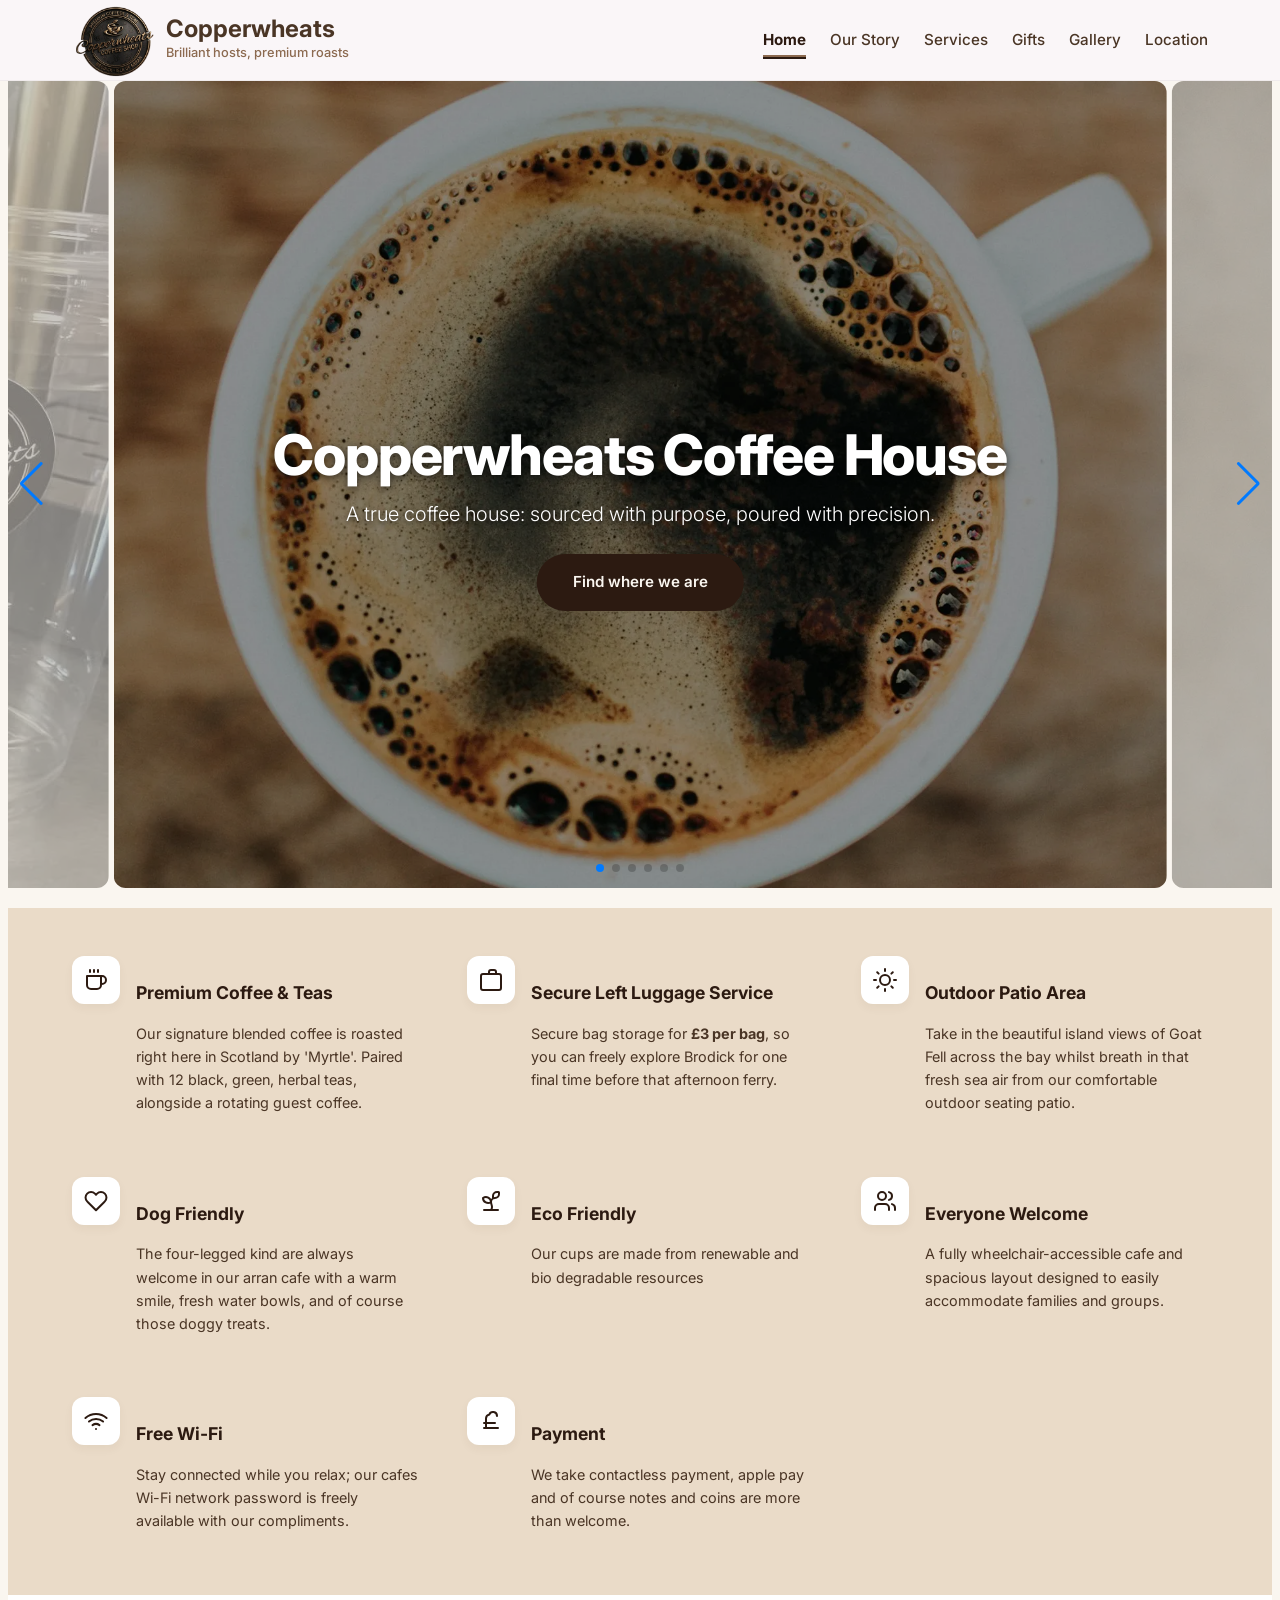
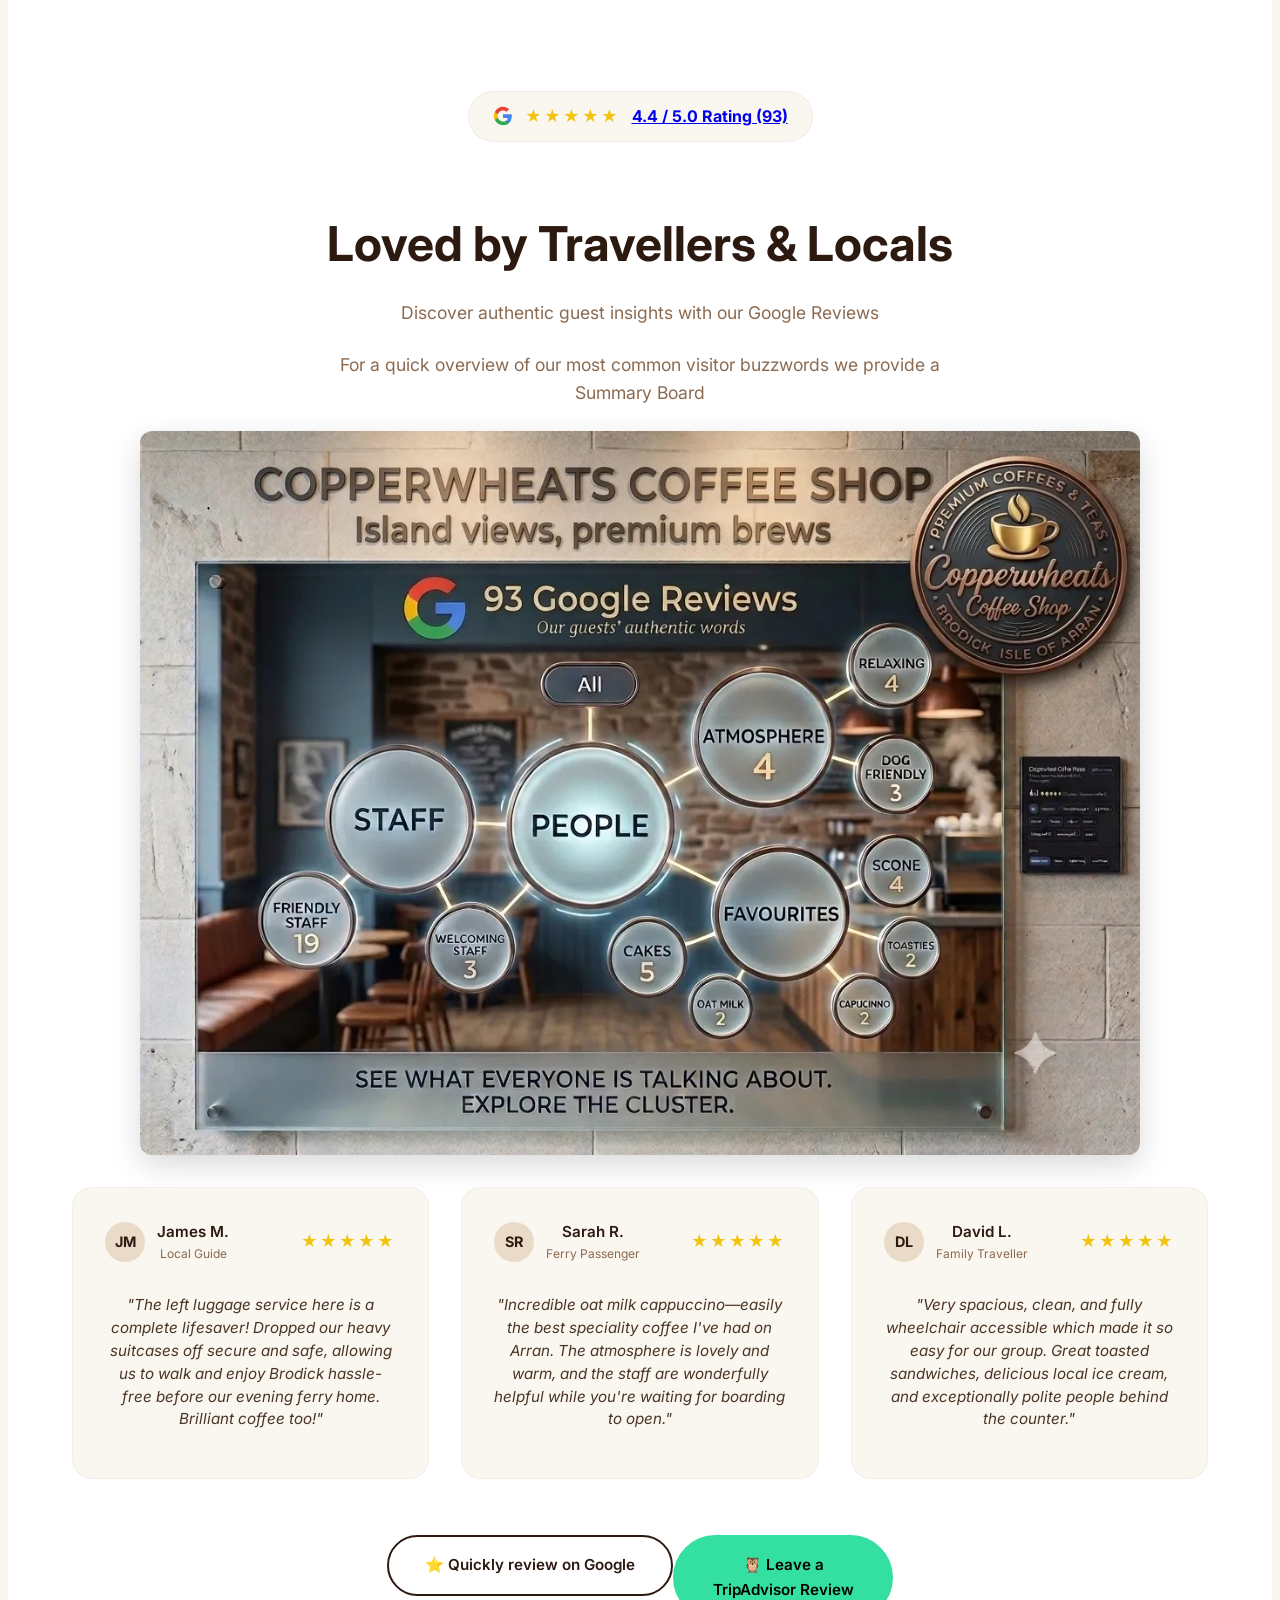
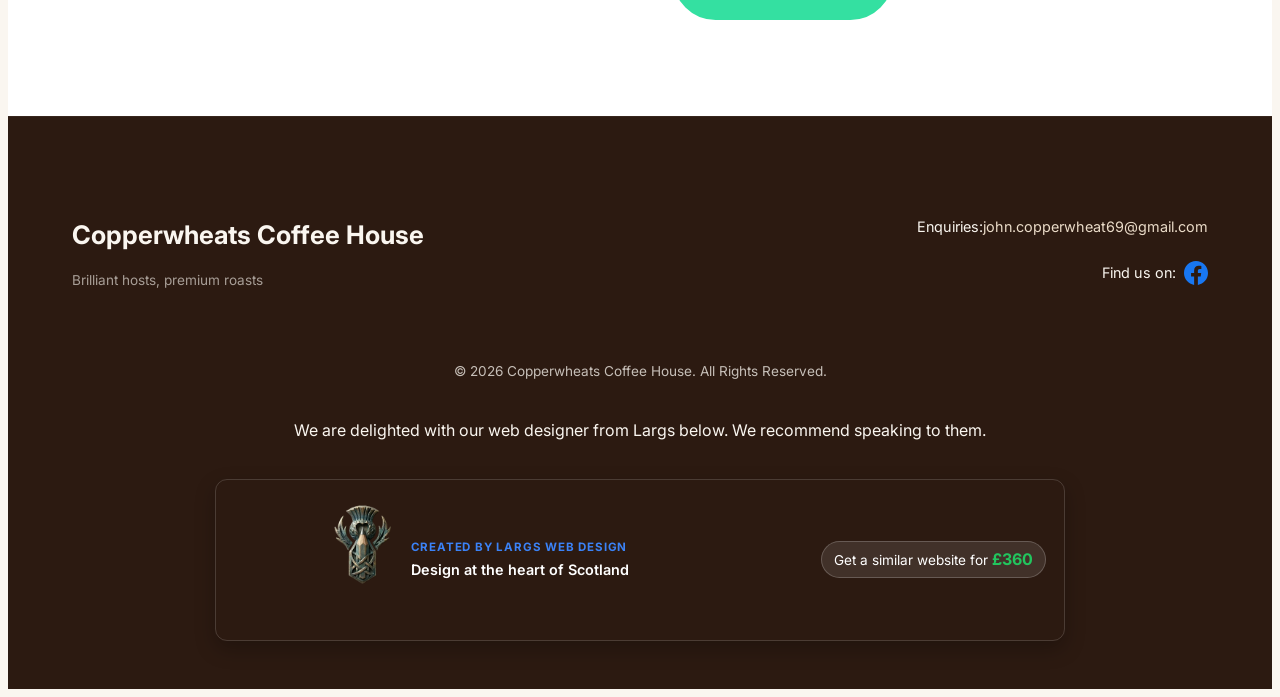
==== index.html @ da19e9a6 "Improving Mobile Optimisation" ====
<!DOCTYPE html><html lang="en"><head><meta charset="UTF-8"><meta name="viewport" content="width=device-width, initial-scale=1.0"><!-- 1. Critical Preconnects & High-Priority LCP Asset --><link rel="preconnect" href="https://fonts.googleapis.com"><link rel="preconnect" href="https://fonts.gstatic.com" crossorigin><!-- Preload strictly the main hero image (removed logo preload to save mobile bandwidth) --><link rel="preload" as="image" href="/images/CoffeeCup.webp" type="image/webp" fetchpriority="high"><!-- 2. Async Non-Blocking Google Fonts Loading --><link rel="preload" as="style" href="https://fonts.googleapis.com/css2?family=Cormorant+Garamond:wght@600;700&family=Plus+Jakarta+Sans:wght@300;400;500;600;700&family=Inter:wght@400;500;700&display=swap"><link rel="stylesheet" href="https://fonts.googleapis.com/css2?family=Cormorant+Garamond:wght@600;700&family=Plus+Jakarta+Sans:wght@300;400;500;600;700&family=Inter:wght@400;500;700&display=swap" media="print" onload="this.media='all'"><noscript><link rel="stylesheet" href="https://fonts.googleapis.com/css2?family=Cormorant+Garamond:wght@600;700&family=Plus+Jakarta+Sans:wght@300;400;500;600;700&family=Inter:wght@400;500;700&display=swap"></noscript><!-- 3. Favicons & Meta --><link rel="icon" type="image/png" href="/favicon.png" sizes="150x150"><link rel="apple-touch-icon" href="/favicon.png"><title>Copperwheats Coffee House</title><meta name="description" content="Home"><link rel="canonical" href="https://www.copperwheats.co.uk/"><!-- 4. SEO Schema & View Transitions --><script type="application/ld+json">{"@context":"https://schema.org","@type":"CafeOrCoffeeShop","name":"Copperwheats Coffee House","description":"Home","url":"https://www.copperwheats.co.uk","telephone":"+44 1770 303522","image":"https://www.copperwheats.co.uk/images/Shopfront.webp","servesCuisine":["Coffee","Cafe","Tea","Green Tea","Herbal Tea","Muffins","Pastries","Bakery","Ice Cream","Sandwiches","Toasties","Light Bites","Scottish","British","Vegetarian options","Gluten-free options","Vegan options"],"priceRange":"£","areaServed":[{"@type":"City","name":"Isle of Arran"},{"@type":"City","name":"Brodick"},{"@type":"City","name":"Lamlash"},{"@type":"City","name":"Whiting Bay"},{"@type":"City","name":"Lochranza"},{"@type":"City","name":"Kilmory"},{"@type":"City","name":"Blackwaterfoot"},{"@type":"City","name":"Corrie"},{"@type":"City","name":"Sannox"},{"@type":"City","name":"Pirnmill"},{"@type":"City","name":"Catacol"},{"@type":"City","name":"Machrie"},{"@type":"City","name":"Sliddery"},{"@type":"City","name":"Kildonan"},{"@type":"City","name":"Shiskine"}],"address":{"@type":"PostalAddress","streetAddress":"The Pier, Brodick, Isle of Arran","addressLocality":"Brodick","addressRegion":"Isle of Arran","postalCode":"KA27 8AX","addressCountry":"GB"},"geo":{"@type":"GeoCoordinates","latitude":55.5772,"longitude":-5.1385},"openingHoursSpecification":[{"@type":"OpeningHoursSpecification","dayOfWeek":"Monday","opens":"10:00","closes":"16:30"},{"@type":"OpeningHoursSpecification","dayOfWeek":"Tuesday","opens":"10:00","closes":"16:30"},{"@type":"OpeningHoursSpecification","dayOfWeek":"Wednesday","opens":"10:00","closes":"16:30"},{"@type":"OpeningHoursSpecification","dayOfWeek":"Thursday","opens":"10:00","closes":"16:30"},{"@type":"OpeningHoursSpecification","dayOfWeek":"Friday","opens":"10:00","closes":"16:30"},{"@type":"OpeningHoursSpecification","dayOfWeek":"Saturday","opens":"10:00","closes":"16:30"},{"@type":"OpeningHoursSpecification","dayOfWeek":"Sunday","opens":"10:00","closes":"16:30"}],"sameAs":["https://www.google.com/maps/place/?q=place_id:ChIJsR7E-07viUgRKh1IqQQ9mAc","https://www.facebook.com/Copperwheats","https://www.tripadvisor.co.uk/Restaurant_Review-g551754-d3649538-Reviews-Copperwheat_Coffee_House-Brodick_Isle_of_Arran_Scotland.html"]}</script><script src="/scripts/comparison-slider.js" defer></script><meta name="astro-view-transitions-enabled" content="true"><meta name="astro-view-transitions-fallback" content="animate"><script type="module" src="/_astro/ClientRouter.astro_astro_type_script_index_0_lang.Sx5bM3k1.js"></script><!-- 5. Non-Blocking Analytics (Moved to bottom of head) --><script async src="https://www.googletagmanager.com/gtag/js?id=G-T9F1HF99BM"></script><script>
            window.dataLayer = window.dataLayer || [];
            function gtag(){dataLayer.push(arguments);}
            gtag('js', new Date());
            gtag('config', 'G-T9F1HF99BM');
          </script><style>.hero-carousel-section[data-astro-cid-lcdefpme]{width:100%;height:70vh;min-height:480px;max-height:650px;padding-top:20px;padding-bottom:20px;position:relative;overflow:hidden}.hero-swiper[data-astro-cid-lcdefpme]{width:100%;height:100%}.swiper-slide[data-astro-cid-lcdefpme]{text-align:center;color:#fff;opacity:.5;background-position:50%;background-size:cover;border-radius:12px;justify-content:center;align-items:center;width:85%;height:100%;transition:transform .3s,opacity .3s;display:flex}.swiper-slide-active[data-astro-cid-lcdefpme]{opacity:1;transform:scale(1)}.hero-content[data-astro-cid-lcdefpme]{max-width:800px;margin:0 auto;padding:0 20px}.hero-title[data-astro-cid-lcdefpme]{text-shadow:0 2px 8px #0009;margin-bottom:.75rem;font-size:clamp(2rem,5vw,3.5rem);font-weight:800;color:#fff!important}.hero-desc[data-astro-cid-lcdefpme]{text-shadow:0 2px 4px #0009;margin-bottom:1.5rem;font-size:clamp(1rem,2vw,1.25rem);color:#fff!important}
</style><link rel="stylesheet" href="/_astro/BaseLayout.YvO1q3K4.css"><style>[data-astro-transition-scope="astro-znvvpdic-4"] { view-transition-name: site-logo; }@layer astro { ::view-transition-old(site-logo) { 
	animation-duration: 180ms;
	animation-timing-function: cubic-bezier(0.76, 0, 0.24, 1);
	animation-fill-mode: both;
	animation-name: astroFadeOut; }::view-transition-new(site-logo) { 
	animation-duration: 180ms;
	animation-timing-function: cubic-bezier(0.76, 0, 0.24, 1);
	animation-fill-mode: both;
	animation-name: astroFadeIn; }[data-astro-transition=back]::view-transition-old(site-logo) { 
	animation-duration: 180ms;
	animation-timing-function: cubic-bezier(0.76, 0, 0.24, 1);
	animation-fill-mode: both;
	animation-name: astroFadeOut; }[data-astro-transition=back]::view-transition-new(site-logo) { 
	animation-duration: 180ms;
	animation-timing-function: cubic-bezier(0.76, 0, 0.24, 1);
	animation-fill-mode: both;
	animation-name: astroFadeIn; } }[data-astro-transition-fallback="old"] [data-astro-transition-scope="astro-znvvpdic-4"],
			[data-astro-transition-fallback="old"][data-astro-transition-scope="astro-znvvpdic-4"] { 
	animation-duration: 180ms;
	animation-timing-function: cubic-bezier(0.76, 0, 0.24, 1);
	animation-fill-mode: both;
	animation-name: astroFadeOut; }[data-astro-transition-fallback="new"] [data-astro-transition-scope="astro-znvvpdic-4"],
			[data-astro-transition-fallback="new"][data-astro-transition-scope="astro-znvvpdic-4"] { 
	animation-duration: 180ms;
	animation-timing-function: cubic-bezier(0.76, 0, 0.24, 1);
	animation-fill-mode: both;
	animation-name: astroFadeIn; }[data-astro-transition=back][data-astro-transition-fallback="old"] [data-astro-transition-scope="astro-znvvpdic-4"],
			[data-astro-transition=back][data-astro-transition-fallback="old"][data-astro-transition-scope="astro-znvvpdic-4"] { 
	animation-duration: 180ms;
	animation-timing-function: cubic-bezier(0.76, 0, 0.24, 1);
	animation-fill-mode: both;
	animation-name: astroFadeOut; }[data-astro-transition=back][data-astro-transition-fallback="new"] [data-astro-transition-scope="astro-znvvpdic-4"],
			[data-astro-transition=back][data-astro-transition-fallback="new"][data-astro-transition-scope="astro-znvvpdic-4"] { 
	animation-duration: 180ms;
	animation-timing-function: cubic-bezier(0.76, 0, 0.24, 1);
	animation-fill-mode: both;
	animation-name: astroFadeIn; }</style></head><body><!-- Encapsulated Header Component --><!-- GLOBAL HEADER --><header class="header-sticky" data-astro-cid-nen7h5rs><div class="container nav-container" data-astro-cid-nen7h5rs><a href="/" class="brand-logo" data-target="home" style="display: inline-flex !important; align-items: center !important; gap: 55px !important; text-decoration: none !important;" data-astro-cid-nen7h5rs><img data-astro-transition-scope="astro-znvvpdic-4" id="nav-logo-image" src="/logo.webp" alt="Copperwheats Coffee House" title="Copperwheats Coffee House Logo" style="display: block !important; position: static !important; height: 5em; width: auto; object-fit: contain; margin: 0 !important;" data-astro-cid-nen7h5rs><div class="logo-text" style="position: static !important; display: flex !important; flex-direction: column !important;" data-astro-cid-nen7h5rs><span id="lbl-logo-main" data-astro-cid-nen7h5rs>Copperwheats</span><span id="lbl-logo-sub" data-astro-cid-nen7h5rs>Brilliant hosts, premium roasts</span></div></a><!-- Mobile Hamburger Toggle Button --><button id="menu-toggle" aria-label="Toggle Navigation Menu" aria-expanded="false" class="mobile-menu-btn" data-astro-cid-nen7h5rs><span class="bar" data-astro-cid-nen7h5rs></span><span class="bar" data-astro-cid-nen7h5rs></span><span class="bar" data-astro-cid-nen7h5rs></span></button><!-- Navigation Drawer --><div id="nav-wrapper" class="nav-drawer-wrapper" data-astro-cid-nen7h5rs><nav aria-label="Main Navigation" data-astro-cid-c75fxstf><ul class="nav-list" data-astro-cid-c75fxstf><li data-astro-cid-c75fxstf><a href="/" class="nav-link active" aria-current="page" data-astro-cid-c75fxstf>Home</a></li><li data-astro-cid-c75fxstf><a href="/about" class="nav-link" data-astro-cid-c75fxstf>Our Story</a></li><li data-astro-cid-c75fxstf><a href="/services" class="nav-link" data-astro-cid-c75fxstf>Services</a></li><li data-astro-cid-c75fxstf><a href="/gifts" class="nav-link" data-astro-cid-c75fxstf>Gifts</a></li><li data-astro-cid-c75fxstf><a href="/gallery" class="nav-link" data-astro-cid-c75fxstf>Gallery</a></li><li data-astro-cid-c75fxstf><a href="/contact" class="nav-link" data-astro-cid-c75fxstf>Location</a></li></ul></nav></div></div></header><script type="module">function e(){let e=document.getElementById(`menu-toggle`),t=document.getElementById(`nav-wrapper`);!e||!t||(e.onclick=()=>{let n=e.getAttribute(`aria-expanded`)===`true`;e.setAttribute(`aria-expanded`,(!n).toString()),t.classList.toggle(`is-open`),e.classList.toggle(`is-active`)})}document.addEventListener(`astro:page-load`,e);</script><!-- PAGE MAIN CONTENT --><main><main data-astro-cid-lcdefpme><!-- HERO CAROUSEL SECTION --><section class="hero-carousel-section" data-astro-cid-lcdefpme><!-- <div class="nav-buffer"></div> --><div class="swiper hero-swiper" data-swiper-config="{&quot;effect&quot;:&quot;slide&quot;,&quot;centeredSlides&quot;:false,&quot;paginationType&quot;:&quot;bullets&quot;,&quot;autoplay&quot;:true,&quot;autoplayDelay&quot;:7000,&quot;loop&quot;:true,&quot;speed&quot;:1000,&quot;showNavigation&quot;:true,&quot;showPagination&quot;:true,&quot;breakpoints&quot;:{&quot;320&quot;:{&quot;slidesPerView&quot;:1.2,&quot;spaceBetween&quot;:3,&quot;centeredSlides&quot;:true},&quot;768&quot;:{&quot;slidesPerView&quot;:1.2,&quot;spaceBetween&quot;:3,&quot;centeredSlides&quot;:false},&quot;1024&quot;:{&quot;slidesPerView&quot;:1.2,&quot;spaceBetween&quot;:5,&quot;centeredSlides&quot;:true}}}" data-astro-cid-lcdefpme><div class="swiper-wrapper" data-astro-cid-lcdefpme><div class="swiper-slide" style="background-image: linear-gradient(rgba(0,0,0,0.4), rgba(0,0,0,0.4)), url('/images/CoffeeCup.webp');" data-astro-cid-lcdefpme><div class="hero-content" data-astro-cid-lcdefpme><h1 class="hero-title" data-astro-cid-lcdefpme>Copperwheats Coffee House</h1><p class="hero-desc" data-astro-cid-lcdefpme>A true coffee house: sourced with purpose, poured with precision.</p><a href="/contact" class="btn btn-primary" data-astro-cid-lcdefpme>Find where we are</a></div></div><div class="swiper-slide" style="background-image: linear-gradient(rgba(0,0,0,0.4), rgba(0,0,0,0.4)), url('/images/SeveralCoffeeCups.webp');" data-astro-cid-lcdefpme><div class="hero-content" data-astro-cid-lcdefpme><h1 class="hero-title" data-astro-cid-lcdefpme>We&#39;ll have your favourite!</h1><p class="hero-desc" data-astro-cid-lcdefpme>Cappuccino, Latte, Flat White, Mocha, Espresso, Iced Coffee, Guest coffee, and 12 brands of tea, including green and herbal.</p></div></div><div class="swiper-slide" style="background-image: linear-gradient(rgba(0,0,0,0.4), rgba(0,0,0,0.4)), url('/images/FerryViewAtCopperwheats2.webp');" data-astro-cid-lcdefpme><div class="hero-content" data-astro-cid-lcdefpme><h1 class="hero-title" data-astro-cid-lcdefpme>Conveniently located by the Brodick Ferry Terminal</h1><p class="hero-desc" data-astro-cid-lcdefpme>The perfect spot to wait for the ferry before departure, or the bus to start your journey.</p><a href="/gallery" class="btn btn-primary" data-astro-cid-lcdefpme>See Our Gallery</a></div></div><div class="swiper-slide" style="background-image: linear-gradient(rgba(0,0,0,0.4), rgba(0,0,0,0.4)), url('/images/LeftLugguageOnTable.webp');" data-astro-cid-lcdefpme><div class="hero-content" data-astro-cid-lcdefpme><h1 class="hero-title" data-astro-cid-lcdefpme>Left Luggage Service</h1><p class="hero-desc" data-astro-cid-lcdefpme>Only £3 per bag!</p><a href="/services" class="btn btn-primary" data-astro-cid-lcdefpme>Our Services</a></div></div><div class="swiper-slide" style="background-image: linear-gradient(rgba(0,0,0,0.4), rgba(0,0,0,0.4)), url('/images/SconesBefore7.webp');" data-astro-cid-lcdefpme><div class="hero-content" data-astro-cid-lcdefpme><h1 class="hero-title" data-astro-cid-lcdefpme>Freshly Home Baked Goods</h1><p class="hero-desc" data-astro-cid-lcdefpme>See our scones bake in a second!</p><a href="/services" class="btn btn-primary" data-astro-cid-lcdefpme>Bake Me!</a></div></div><div class="swiper-slide" style="background-image: linear-gradient(rgba(0,0,0,0.4), rgba(0,0,0,0.4)), url('/images/CopperwheatsCoffeeCups.webp');" data-astro-cid-lcdefpme><div class="hero-content" data-astro-cid-lcdefpme><h1 class="hero-title" data-astro-cid-lcdefpme>Bio degradable and compostable Cups</h1><p class="hero-desc" data-astro-cid-lcdefpme>Greatest threat to our planet is the belief that someone else will save it.</p></div></div></div><!-- Controls --><div class="swiper-pagination" data-astro-cid-lcdefpme></div><div class="swiper-button-prev" data-astro-cid-lcdefpme></div><div class="swiper-button-next" data-astro-cid-lcdefpme></div></div></section><!------------------------------><!-- QUICK HIGHLIGHTS SECTION --><!------------------------------><section class="quick-highlights" data-astro-cid-lcdefpme><div class="container" data-astro-cid-lcdefpme><div class="highlights-grid" data-astro-cid-lcdefpme><div class="highlight-item" data-astro-cid-lcdefpme><div class="highlight-icon" data-astro-cid-lcdefpme><svg width="24" height="24" viewBox="0 0 24 24" fill="none" stroke="currentColor" stroke-width="2" stroke-linecap="round" stroke-linejoin="round"><path d="M17 8h1a4 4 0 1 1 0 8h-1"></path><path d="M3 8h14v9a4 4 0 0 1-4 4H7a4 4 0 0 1-4-4Z"></path><line x1="6" y1="2" x2="6" y2="4"></line><line x1="10" y1="2" x2="10" y2="4"></line><line x1="14" y1="2" x2="14" y2="4"></line></svg></div><div class="highlight-text" data-astro-cid-lcdefpme><h4 data-astro-cid-lcdefpme>Premium Coffee &amp; Teas</h4><p data-astro-cid-lcdefpme>Our signature blended coffee is roasted right here in Scotland by 'Myrtle'. Paired with 12 black, green, herbal teas, alongside a rotating guest coffee.</p></div></div><div class="highlight-item" data-astro-cid-lcdefpme><div class="highlight-icon" data-astro-cid-lcdefpme><svg width="24" height="24" viewBox="0 0 24 24" fill="none" stroke="currentColor" stroke-width="2" stroke-linecap="round" stroke-linejoin="round"><path d="M22 20V8a2 2 0 0 0-2-2h-3V4a2 2 0 0 0-2-2h-3a2 2 0 0 0-2 2v2H4a2 2 0 0 0-2 2v12a2 2 0 0 0 2 2h16a2 2 0 0 0 2-2z"></path><path d="M7 6h10"></path></svg></div><div class="highlight-text" data-astro-cid-lcdefpme><h4 data-astro-cid-lcdefpme>Secure Left Luggage Service</h4><p data-astro-cid-lcdefpme>Secure bag storage for <b>£3 per bag</b>, so you can freely explore Brodick for one final time before that afternoon ferry.</p></div></div><div class="highlight-item" data-astro-cid-lcdefpme><div class="highlight-icon" data-astro-cid-lcdefpme><svg width="24" height="24" viewBox="0 0 24 24" fill="none" stroke="currentColor" stroke-width="2" stroke-linecap="round" stroke-linejoin="round"><circle cx="12" cy="12" r="5"></circle><line x1="12" y1="1" x2="12" y2="3"></line><line x1="12" y1="21" x2="12" y2="23"></line><line x1="4.22" y1="4.22" x2="5.64" y2="5.64"></line><line x1="18.36" y1="18.36" x2="19.78" y2="19.78"></line><line x1="1" y1="12" x2="3" y2="12"></line><line x1="21" y1="12" x2="23" y2="12"></line><line x1="4.22" y1="19.78" x2="5.64" y2="18.36"></line><line x1="18.36" y1="5.64" x2="19.78" y2="4.22"></line></svg></div><div class="highlight-text" data-astro-cid-lcdefpme><h4 data-astro-cid-lcdefpme>Outdoor Patio Area</h4><p data-astro-cid-lcdefpme>Take in the beautiful island views of Goat Fell across the bay whilst breath in that fresh sea air from our comfortable outdoor seating patio.</p></div></div><div class="highlight-item" data-astro-cid-lcdefpme><div class="highlight-icon" data-astro-cid-lcdefpme><svg width="24" height="24" viewBox="0 0 24 24" fill="none" stroke="currentColor" stroke-width="2" stroke-linecap="round" stroke-linejoin="round"><path d="M20.84 4.61a5.5 5.5 0 0 0-7.78 0L12 5.67l-1.06-1.06a5.5 5.5 0 0 0-7.78 7.78l1.06 1.06L12 21.23l7.78-7.78 1.06-1.06a5.5 5.5 0 0 0 0-7.78z"></path></svg></div><div class="highlight-text" data-astro-cid-lcdefpme><h4 data-astro-cid-lcdefpme>Dog Friendly</h4><p data-astro-cid-lcdefpme>The four-legged kind are always welcome in our arran cafe with a warm smile, fresh water bowls, and of course those doggy treats.</p></div></div><div class="highlight-item" data-astro-cid-lcdefpme><div class="highlight-icon" data-astro-cid-lcdefpme><svg xmlns="http://www.w3.org/2000/svg" width="24" height="24" viewBox="0 0 24 24" fill="none" stroke="currentColor" stroke-width="2" stroke-linecap="round" stroke-linejoin="round"><path d="M14 9.536V7a4 4 0 0 1 4-4h1.5a.5.5 0 0 1 .5.5V5a4 4 0 0 1-4 4 4 4 0 0 0-4 4c0 2 1 3 1 5a5 5 0 0 1-1 3"/><path d="M4 9a5 5 0 0 1 8 4 5 5 0 0 1-8-4"/><path d="M5 21h14"/></svg></div><div class="highlight-text" data-astro-cid-lcdefpme><h4 data-astro-cid-lcdefpme>Eco Friendly</h4><p data-astro-cid-lcdefpme>Our cups are made from renewable and bio degradable resources</p></div></div><div class="highlight-item" data-astro-cid-lcdefpme><div class="highlight-icon" data-astro-cid-lcdefpme><svg width="24" height="24" viewBox="0 0 24 24" fill="none" stroke="currentColor" stroke-width="2" stroke-linecap="round" stroke-linejoin="round"><path d="M16 21v-2a4 4 0 0 0-4-4H6a4 4 0 0 0-4 4v2"></path><circle cx="9" cy="7" r="4"></circle><path d="M22 21v-2a4 4 0 0 0-3-3.87"></path><path d="M16 3.13a4 4 0 0 1 0 7.75"></path></svg></div><div class="highlight-text" data-astro-cid-lcdefpme><h4 data-astro-cid-lcdefpme>Everyone Welcome</h4><p data-astro-cid-lcdefpme>A fully wheelchair-accessible cafe and spacious layout designed to easily accommodate families and groups.</p></div></div><div class="highlight-item" data-astro-cid-lcdefpme><div class="highlight-icon" data-astro-cid-lcdefpme><svg width="24" height="24" viewBox="0 0 24 24" fill="none" stroke="currentColor" stroke-width="2" stroke-linecap="round" stroke-linejoin="round"><path d="M5 12.55a11 11 0 0 1 14.08 0"></path><path d="M1.42 9a16 16 0 0 1 21.16 0"></path><path d="M8.53 16.11a6 6 0 0 1 6.94 0"></path><line x1="12" y1="20" x2="12.01" y2="20"></line></svg></div><div class="highlight-text" data-astro-cid-lcdefpme><h4 data-astro-cid-lcdefpme>Free Wi-Fi</h4><p data-astro-cid-lcdefpme>Stay connected while you relax; our cafes Wi-Fi network password is freely available with our compliments.</p></div></div><div class="highlight-item" data-astro-cid-lcdefpme><div class="highlight-icon" data-astro-cid-lcdefpme><svg width="24" height="24" viewBox="0 0 24 24" fill="none" stroke="currentColor" stroke-width="2" stroke-linecap="round" stroke-linejoin="round"><path d="M18 7a4 4 0 0 0-7.75-1.38A4 4 0 0 0 7 9.5V19h11" /><path d="M5 14h11" /><path d="M5 19h14" /></svg></div><div class="highlight-text" data-astro-cid-lcdefpme><h4 data-astro-cid-lcdefpme>Payment</h4><p data-astro-cid-lcdefpme>We take contactless payment, apple pay and of course notes and coins are more than welcome.</p></div></div></div></div></section><!-------------------------------><!----- REVIEWS SECTION ---------><!-------------------------------><section class="reviews-section" data-astro-cid-lcdefpme><div class="container text-center" data-astro-cid-lcdefpme><!-- Google Summary Badge --><div class="google-summary-badge" data-astro-cid-lcdefpme><svg class="google-g-icon" viewBox="0 0 24 24" width="24" height="24" xmlns="http://www.w3.org/2000/svg" data-astro-cid-lcdefpme><path d="M22.56 12.25c0-.78-.07-1.53-.2-2.25H12v4.26h5.92c-.26 1.37-1.04 2.53-2.21 3.31v2.77h3.57c2.08-1.92 3.28-4.74 3.28-8.09z" fill="#4285F4" data-astro-cid-lcdefpme></path><path d="M12 23c2.97 0 5.46-.98 7.28-2.66l-3.57-2.77c-.98.66-2.23 1.06-3.71 1.06-2.86 0-5.29-1.93-6.16-4.53H2.18v2.84C3.99 20.53 7.7 23 12 23z" fill="#34A853" data-astro-cid-lcdefpme></path><path d="M5.84 14.09c-.22-.66-.35-1.36-.35-2.09s.13-1.43.35-2.09V7.06H2.18C1.43 8.55 1 10.22 1 12s.43 3.45 1.18 4.94l2.85-2.22.81-.63z" fill="#FBBC05" data-astro-cid-lcdefpme></path><path d="M12 5.38c1.62 0 3.06.56 4.21 1.64l3.15-3.15C17.45 2.09 14.97 1 12 1 7.7 1 3.99 3.47 2.18 7.06l3.66 2.84c.87-2.6 3.3-4.52 6.16-4.52z" fill="#EA4335" data-astro-cid-lcdefpme></path></svg><span class="reviews-rating-stars" data-astro-cid-lcdefpme>★★★★★</span><a href="https://search.google.com/local/reviews?placeid=ChIJsR7E-07viUgRKh1IqQQ9mAc" id="link-google-reviews-home" target="_blank" rel="noopener noreferrer" data-astro-cid-lcdefpme><strong id="lbl-review-score" data-astro-cid-lcdefpme>4.4 / 5.0 Rating (93)</strong></a></div><!-- Section Title & Subtitle --><h2 class="section-title" id="lbl-review-title" data-astro-cid-lcdefpme>Loved by Travellers &amp; Locals</h2><p class="section-subtitle" id="lbl-review-subtitle" style="margin-bottom: 1.5rem !important;" data-astro-cid-lcdefpme>Discover authentic guest insights with our Google Reviews</p><!-- Optional Google Summary Board Feature --><div class="section-google-summary" style="width: 100%; padding: 0 !important; text-align: center;" data-astro-cid-lcdefpme><div class="google-summary-board" style="margin: 0 auto 1.5rem auto !important; max-width: 1000px !important; width: 90% !important;" data-astro-cid-lcdefpme><p class="section-subtitle" id="lbl-summary-board-text" style="margin-top: 0 !important; margin-bottom: 1.5rem !important;" data-astro-cid-lcdefpme>For a quick overview of our most common visitor buzzwords we provide a Summary Board</p><img src="/images/GoogleReviews_SummaryBoard.webp" alt="Google Review Summary Board" title="Google Review Summary Board" style="display: block !important; width: 100% !important; height: auto !important; border-radius: 12px !important; box-shadow: 0 10px 30px rgba(0,0,0,0.15) !important; object-fit: cover !important;" data-astro-cid-lcdefpme></div></div><!-- Dynamic Review Cards Grid --><div class="reviews-grid" id="container-reviews" data-astro-cid-lcdefpme><div class="review-card" data-astro-cid-lcdefpme><div class="review-header" data-astro-cid-lcdefpme><div class="reviewer-info" data-astro-cid-lcdefpme><div class="reviewer-avatar" data-astro-cid-lcdefpme>JM</div><div data-astro-cid-lcdefpme><div class="reviewer-name" data-astro-cid-lcdefpme>James M.</div><div class="reviewer-meta" data-astro-cid-lcdefpme>Local Guide</div></div></div><span class="reviews-rating-stars" data-astro-cid-lcdefpme>★★★★★</span></div><p class="review-text" data-astro-cid-lcdefpme>&quot;The left luggage service here is a complete lifesaver! Dropped our heavy suitcases off secure and safe, allowing us to walk and enjoy Brodick hassle-free before our evening ferry home. Brilliant coffee too!&quot;</p></div><div class="review-card" data-astro-cid-lcdefpme><div class="review-header" data-astro-cid-lcdefpme><div class="reviewer-info" data-astro-cid-lcdefpme><div class="reviewer-avatar" data-astro-cid-lcdefpme>SR</div><div data-astro-cid-lcdefpme><div class="reviewer-name" data-astro-cid-lcdefpme>Sarah R.</div><div class="reviewer-meta" data-astro-cid-lcdefpme>Ferry Passenger</div></div></div><span class="reviews-rating-stars" data-astro-cid-lcdefpme>★★★★★</span></div><p class="review-text" data-astro-cid-lcdefpme>&quot;Incredible oat milk cappuccino—easily the best speciality coffee I&#39;ve had on Arran. The atmosphere is lovely and warm, and the staff are wonderfully helpful while you&#39;re waiting for boarding to open.&quot;</p></div><div class="review-card" data-astro-cid-lcdefpme><div class="review-header" data-astro-cid-lcdefpme><div class="reviewer-info" data-astro-cid-lcdefpme><div class="reviewer-avatar" data-astro-cid-lcdefpme>DL</div><div data-astro-cid-lcdefpme><div class="reviewer-name" data-astro-cid-lcdefpme>David L.</div><div class="reviewer-meta" data-astro-cid-lcdefpme>Family Traveller</div></div></div><span class="reviews-rating-stars" data-astro-cid-lcdefpme>★★★★★</span></div><p class="review-text" data-astro-cid-lcdefpme>&quot;Very spacious, clean, and fully wheelchair accessible which made it so easy for our group. Great toasted sandwiches, delicious local ice cream, and exceptionally polite people behind the counter.&quot;</p></div></div><!-- Review Action Buttons --><div id="wrapper-reviews-home" style="margin-top: 3rem; text-align: center;" data-astro-cid-lcdefpme><a href="https://search.google.com/local/writereview?placeid=ChIJsR7E-07viUgRKh1IqQQ9mAc" id="btn-google-review-home" class="btn btn-secondary" target="_blank" rel="noopener noreferrer" style="display: inline-flex; align-items: center; gap: 0.5rem;" data-astro-cid-lcdefpme>⭐ Quickly review on Google</a><a href="https://www.tripadvisor.co.uk/Restaurant_Review-g551754-d3649538-Reviews-Copperwheat_Coffee_House-Brodick_Isle_of_Arran_Scotland.html" id="btn-tripadvisor-review-home" class="btn btn-secondary" target="_blank" rel="noopener noreferrer" style="margin-top: 0.5rem; display: inline-flex; align-items: center; justify-content: center; gap: 0.5rem; width: 100%; max-width: 220px; margin-left: auto; margin-right: auto; background-color: #34E0A1; border-color: #34E0A1; color: #000000;" data-astro-cid-lcdefpme>🦉 Leave a TripAdvisor Review</a></div></div></section></main></main><!-- GLOBAL FOOTER --><footer class="footer"><div class="container"><!-- Client Footer Section --><div class="footer-grid"><div class="footer-brand"><h4 id="lbl-footer-name">Copperwheats Coffee House</h4><p id="lbl-footer-tagline">Brilliant hosts, premium roasts</p></div><div class="footer-meta"><p>Enquiries:<a href="mailto:john.copperwheat69@gmail.com" id="lbl-footer-email-link">john.copperwheat69@gmail.com</a></p><div class="social-links"><span>Find us on:</span><a href="https://www.facebook.com/Copperwheats" target="_blank" rel="noopener noreferrer" aria-label="Visit Copperwheats on Facebook"><svg xmlns="http://www.w3.org/2000/svg" width="24" height="24" viewBox="0 0 24 24" fill="#1877F2"><path d="M24 12.073c0-6.627-5.373-12-12-12s-12 5.373-12 12c0 5.99 4.388 10.954 10.125 11.854v-8.385H7.078v-3.47h3.047V9.43c0-3.007 1.792-4.669 4.533-4.669 1.312 0 2.686.235 2.686.235v2.953H15.83c-1.491 0-1.956.925-1.956 1.874v2.25h3.328l-.532 3.47h-2.796v8.385C19.612 23.027 24 18.062 24 12.073z"></path></svg></a></div></div></div><!-- Largs Web Design Ad Banner & Copyright Section --><div class="footer-ad-container" id="lbl-footer-copyright"><div class="footer-copyright-text">&copy; 2026 Copperwheats Coffee House. All Rights Reserved.</div><p>We are delighted with our web designer from Largs below. We recommend speaking to them.</p><div class="largs-ad-banner"><a href="https://www.largswebdesign.co.uk" target="_blank" rel="noopener noreferrer" class="largs-ad-link"><!-- Largs Web Design Logo --><img src="/images/largs-web-design-logo.webp" alt="Largs Web Design Logo" class="largs-logo"><div class="largs-ad-text"><span class="largs-tag">Created by Largs Web Design</span><span class="largs-title">Design at the heart of Scotland</span></div><div class="largs-action-group"><div class="largs-price-tag">Get a similar website for <strong>£360</strong></div></div></a></div></div></div></footer><!-- Pinned floating call button --><a id="floating-cta-button" href="https://www.google.com/maps/dir/?api=1&amp;destination=Copperwheats%20Coffee%20House&amp;destination_place_id=ChIJsR7E-07viUgRKh1IqQQ9mAc" class="floating-cta-btn hide-at-top" target="_blank" rel="noopener noreferrer" style="--btn-bg: #4A3525; --btn-hover: #8C6A50; --btn-opacity: 0.5;" data-astro-cid-67ubvuye><svg class="directions-icon" viewBox="0 0 24 24" width="20" height="20" fill="currentColor" data-astro-cid-67ubvuye><path d="M22.43 10.59l-9.01-9.01c-.78-.78-2.05-.78-2.83 0l-9.01 9.01c-.78.78-.78 2.05 0 2.83l9.01 9.01c.78.78 2.05.78 2.83 0l9.01-9.01c.79-.78.79-2.05 0-2.83zm-8.93 2.91v-2.5h-4v3h-2v-4c0-.55.45-1 1-1h5v-2.5l3.5 3.5-3.5 3.5z" data-astro-cid-67ubvuye></path></svg><span data-astro-cid-67ubvuye>Get Directions</span></a><script type="module">var e=document.getElementById(`floating-cta-button`);e&&window.addEventListener(`scroll`,()=>{window.scrollY<120?e.classList.add(`is-hidden`):e.classList.remove(`is-hidden`)},{passive:!0});</script></body></html><!-- SWIPER CSS & JS CDN IMPORTS --><link rel="stylesheet" href="https://cdn.jsdelivr.net/npm/swiper@11/swiper-bundle.min.css"><script src="https://cdn.jsdelivr.net/npm/swiper@11/swiper-bundle.min.js"></script><!-- SWIPER INITIALIZATION SCRIPT --><script>
  // Global variable to keep track of the instance across transitions
  window.myHeroSwiper = window.myHeroSwiper || null;

  document.addEventListener('astro:page-load', () => {
    const swiperEl = document.querySelector('.hero-swiper');
    if (!swiperEl) return;

    // Destroy existing instance to clear memory and prevent frozen states
    if (window.myHeroSwiper && typeof window.myHeroSwiper.destroy === 'function') {
      window.myHeroSwiper.destroy(true, true);
    }

    const userConfig = JSON.parse(swiperEl.getAttribute('data-swiper-config') || '{}');
    const pagType = userConfig.paginationType || 'bullets';

    let spv = userConfig.slidesPerView ?? 1;
    if (spv !== 'auto') {
      spv = parseFloat(spv) || 1;
    }

    const options = {
      effect: userConfig.effect || 'slide',
      slidesPerView: spv,
      spaceBetween: userConfig.spaceBetween ?? 20,
      centeredSlides: userConfig.centeredSlides ?? true,
      loop: userConfig.loop !== false,
      speed: userConfig.speed || 800,
      
      // Pass responsive breakpoints directly from config.json
      breakpoints: userConfig.breakpoints || {},

      pagination: userConfig.showPagination ? {
        el: '.swiper-pagination',
        clickable: true,
        type: pagType === 'dynamic' ? 'bullets' : pagType,
        dynamicBullets: pagType === 'dynamic'
      } : false,

      navigation: userConfig.showNavigation ? {
        nextEl: '.swiper-button-next',
        prevEl: '.swiper-button-prev'
      } : false,

      coverflowEffect: userConfig.coverflow || { rotate: 50, stretch: 0, depth: 100, modifier: 1, slideShadows: true },
      cubeEffect: userConfig.cube || { shadow: true, slideShadows: true, shadowOffset: 20, shadowScale: 0.94 },
      cardsEffect: userConfig.cards || { slideShadows: true, perSlideRotate: 2, perSlideOffset: 8 },
      flipEffect: userConfig.flip || { slideShadows: true, limitRotation: true }
    };

    if (userConfig.autoplay) {
      options.autoplay = {
        delay: userConfig.autoplayDelay || 5000,
        disableOnInteraction: false,
      };
    }

    // Initialize Swiper and attach to global scope for destruction reference
    if (typeof Swiper !== 'undefined') {
      window.myHeroSwiper = new Swiper('.hero-swiper', options);
    }
  });
</script><!-- STYLES (PASTE HERE AT THE BOTTOM) -->
---- _astro/BaseLayout.YvO1q3K4.css ----
@keyframes astroFadeInOut{0%{opacity:1}to{opacity:0}}@keyframes astroFadeIn{0%{opacity:0;mix-blend-mode:plus-lighter}to{opacity:1;mix-blend-mode:plus-lighter}}@keyframes astroFadeOut{0%{opacity:1;mix-blend-mode:plus-lighter}to{opacity:0;mix-blend-mode:plus-lighter}}@keyframes astroSlideFromRight{0%{transform:translate(100%)}}@keyframes astroSlideFromLeft{0%{transform:translate(-100%)}}@keyframes astroSlideToRight{to{transform:translate(100%)}}@keyframes astroSlideToLeft{to{transform:translate(-100%)}}@media (prefers-reduced-motion){::view-transition-group(*),::view-transition-old(*),::view-transition-new(*),[data-astro-transition-scope]{animation:none!important}}.astro-route-announcer{clip:rect(0 0 0 0);clip-path:inset(50%);white-space:nowrap;width:1px;height:1px;position:absolute;top:0;left:0;overflow:hidden}.nav-list[data-astro-cid-c75fxstf]{gap:1.5rem;margin:0;padding:0;list-style:none;display:flex}.nav-link[data-astro-cid-c75fxstf].active{border-bottom:2px solid;font-weight:700}.mobile-menu-btn[data-astro-cid-nen7h5rs]{display:none}@media (width<=768px){.nav-container[data-astro-cid-nen7h5rs]{flex-direction:row!important;justify-content:space-between!important;align-items:flex-start!important;padding:.75rem 1rem!important;display:flex!important;position:relative!important}.brand-logo[data-astro-cid-nen7h5rs]{gap:15px!important;padding-right:40px!important}#nav-logo-image[data-astro-cid-nen7h5rs]{height:4em!important}.logo-text[data-astro-cid-nen7h5rs] #lbl-logo-sub[data-astro-cid-nen7h5rs]{opacity:.8;margin-top:2px;font-size:.85rem!important;display:block!important}.mobile-menu-btn[data-astro-cid-nen7h5rs]{cursor:pointer;z-index:1002;background:0 0;border:none;flex-direction:column;justify-content:space-between;width:28px;height:20px;padding:0;display:flex;position:absolute;top:1rem;right:1rem}.mobile-menu-btn[data-astro-cid-nen7h5rs] .bar[data-astro-cid-nen7h5rs]{background-color:#4a3525;border-radius:2px;width:100%;height:3px;transition:all .3s ease-in-out}.mobile-menu-btn[data-astro-cid-nen7h5rs].is-active .bar[data-astro-cid-nen7h5rs]:first-child{transform:translateY(8.5px)rotate(45deg)}.mobile-menu-btn[data-astro-cid-nen7h5rs].is-active .bar[data-astro-cid-nen7h5rs]:nth-child(2){opacity:0}.mobile-menu-btn[data-astro-cid-nen7h5rs].is-active .bar[data-astro-cid-nen7h5rs]:nth-child(3){transform:translateY(-8.5px)rotate(-45deg)}.nav-drawer-wrapper[data-astro-cid-nen7h5rs]{z-index:1001;background-color:#faf6fa;width:max-content;min-width:fit-content;max-width:80vw;height:100vh;padding:80px 2.5rem 2rem 2rem;transition:right .3s ease-in-out;position:fixed;top:0;right:-100%;box-shadow:-4px 0 15px #00000026}.nav-drawer-wrapper[data-astro-cid-nen7h5rs].is-open{right:0}.nav-drawer-wrapper[data-astro-cid-nen7h5rs] nav,.nav-drawer-wrapper[data-astro-cid-nen7h5rs] ul,.nav-drawer-wrapper[data-astro-cid-nen7h5rs] .nav-links{flex-direction:column!important;align-items:flex-start!important;gap:1.5rem!important;width:100%!important;display:flex!important}.nav-drawer-wrapper[data-astro-cid-nen7h5rs] a{color:#1a1a1a!important;font-size:1.15rem!important;text-decoration:none!important}}.floating-cta-btn[data-astro-cid-67ubvuye],.floating-cta-btn[data-astro-cid-67ubvuye]:visited,.floating-cta-btn[data-astro-cid-67ubvuye]:focus,.floating-cta-btn[data-astro-cid-67ubvuye]:active{opacity:var(--btn-opacity,.9);-webkit-backdrop-filter:blur(8px);border-radius:9999px;align-items:center;gap:.5rem;padding:.75rem 1.25rem;font-family:inherit;font-size:.95rem;font-weight:700;transition:opacity .3s,transform .25s,background-color .25s;display:inline-flex;box-shadow:0 10px 25px -5px #0000004d;z-index:9999!important;background-color:var(--btn-bg,#002b49)!important;color:#fff!important;outline:none!important;text-decoration:none!important;position:fixed!important;bottom:1.5rem!important;right:1.5rem!important}.floating-cta-btn[data-astro-cid-67ubvuye]:hover{transform:translateY(-2px)scale(1.03);box-shadow:0 14px 28px -5px #0006;background-color:var(--btn-hover,#0284c7)!important;opacity:1!important}.floating-cta-btn[data-astro-cid-67ubvuye].is-hidden{pointer-events:none;transform:translateY(10px);opacity:0!important}.floating-cta-btn[data-astro-cid-67ubvuye] svg[data-astro-cid-67ubvuye]{flex-shrink:0;display:block}:root{--color-primary:#8c6a50;--color-primary-dark:#4a3525;--color-primary-light:#faf6f0;--color-text-main:#2c1a11;--color-neutral-mid:#eadbc8;--color-white:#fff;--color-accent:#f1c40f;--font-display:"Inter", sans-serif;--font-body:"Inter", sans-serif;--transition-smooth:all .4s cubic-bezier(.16, 1, .3, 1);--max-width:1200px}*,:before,:after{box-sizing:border-box}html,body{scroll-behavior:smooth;background-color:var(--color-primary-light);color:var(--color-text-main);font-family:var(--font-body);line-height:1.6;overflow-x:hidden}.container{max-width:var(--max-width);margin:0 auto;padding:0 2rem}main.container{padding-top:3rem}.section-padding{padding:6rem 0}.text-center{text-align:center}.section-title,.page-title{font-family:var(--font-display);color:var(--color-text-main);margin-bottom:1rem;font-size:3rem;font-weight:700}.section-subtitle{color:var(--color-primary);max-width:600px;margin:0 auto 4rem;font-size:1.1rem;font-weight:400}.btn{transition:var(--transition-smooth);cursor:pointer;border:none;border-radius:50px;justify-content:center;align-items:center;gap:.5rem;padding:1rem 2.25rem;font-size:.95rem;font-weight:600;text-decoration:none;display:inline-flex}.btn-primary{background-color:var(--color-text-main);color:var(--color-primary-light)}.btn-primary:hover{background-color:var(--color-primary);transform:translateY(-2px);box-shadow:0 10px 20px #4a352526}.btn-secondary{color:var(--color-text-main);border:2px solid var(--color-text-main);background-color:#0000}.btn-secondary:hover{background-color:var(--color-text-main);color:var(--color-primary-light);transform:translateY(-2px)}main-section{opacity:1!important;visibility:visible!important;display:block!important}main-section.active{opacity:1;display:block;transform:translateY(0)}.brand-logo{flex-direction:row!important;flex-shrink:0!important;align-items:center!important;gap:0!important;text-decoration:none!important;display:flex!important}.logo-text{text-transform:none!important;text-align:left!important;white-space:nowrap!important;flex-direction:column!important;flex-shrink:0!important;margin-left:-45px!important;display:flex!important}#lbl-logo-main{color:var(--color-primary-dark)!important;text-transform:none!important;font-family:Inter,sans-serif!important;font-size:1.5rem!important;font-weight:700!important;line-height:1.1!important}#lbl-logo-sub{color:var(--color-primary)!important;text-transform:none!important;margin-top:1px!important;font-family:Inter,sans-serif!important;font-size:.8rem!important;font-weight:500!important}.header-sticky{-webkit-backdrop-filter:blur(12px);z-index:1000;transition:var(--transition-smooth);background-color:#faf6fad9;border-bottom:1px solid #4a35250f;position:fixed;top:0;left:0;right:0}.nav-container{width:100%;flex-direction:row!important;justify-content:space-between!important;align-items:center!important;display:flex!important}.nav-menu{gap:20px;margin:0;padding:0;list-style:none;flex-wrap:nowrap!important;display:flex!important;overflow:hidden!important}.nav-link{color:var(--color-primary-dark);transition:var(--transition-smooth);padding:.5rem 0;font-size:.95rem;font-weight:500;text-decoration:none;position:relative}.nav-link:hover{color:var(--color-text-main)}.nav-link:after{content:"";background-color:var(--color-primary);width:0;height:2px;transition:var(--transition-smooth);position:absolute;bottom:0;left:0}.nav-link.active{color:var(--color-text-main);font-weight:600}.nav-link.active:after{width:100%}.hero-section{color:var(--color-white);background-position:50%;background-repeat:no-repeat;background-size:cover;align-items:center;display:flex;position:relative;overflow:hidden;box-sizing:border-box!important;height:100vh!important;min-height:0!important;max-height:100vh!important;margin:0!important;padding-top:90px!important;padding-bottom:20px!important}.hero-bg-secondary{opacity:0;z-index:1;background-position:50%;background-repeat:no-repeat;background-size:cover;width:100%;height:100%;transition:opacity 1.5s ease-in-out;position:absolute;top:0;left:0}@keyframes heroFadeLoop{0%{opacity:1;filter:brightness()}8%{opacity:.1;filter:brightness(.6)}20%{opacity:1;filter:brightness()}to{opacity:1;filter:brightness()}}.hero-content{opacity:1;transition:opacity 1s ease-in-out,transform 1s ease-in-out}.hero-content.fade-out{transform:translateY(-30px);opacity:0!important}.hero-logo-box{-webkit-backdrop-filter:blur(8px);background:#ffffff14;border:1px solid #fff3;border-radius:50px;align-items:center;gap:1rem;margin-bottom:2rem;padding:.75rem 1.5rem;display:inline-flex}.hero-logo-box .logo-text{color:var(--color-white)}.hero-logo-box .logo-text span{color:var(--color-neutral-mid)}.hero-title{font-family:var(--font-display);color:var(--color-white);letter-spacing:-.02em;margin-bottom:1.5rem;font-size:clamp(2.5rem,6vw,4.5rem);font-weight:700;line-height:1.1}.hero-desc{font-family:var(--font-sans);color:#fffc;max-width:650px;margin:0 auto 2.5rem;font-size:clamp(1.1rem,2vw,1.35rem);font-weight:300;line-height:1.6}.hero-actions{gap:1rem;display:flex}.hero-actions .btn-secondary{color:var(--color-white);border-color:var(--color-white)}.hero-actions .btn-secondary:hover{background-color:var(--color-white);color:var(--color-text-main)}.quick-highlights{background-color:var(--color-neutral-mid);padding:3rem 0}.highlights-grid{grid-template-columns:repeat(3,1fr);gap:3rem;display:grid}.highlight-item{align-items:flex-start;gap:1rem;display:flex}.highlight-icon{background:var(--color-white);color:var(--color-text-main);border-radius:12px;justify-content:center;align-items:center;padding:.75rem;display:flex;box-shadow:0 4px 10px #4a35250d}.highlight-text h4{color:var(--color-text-main);margin-bottom:.25rem;font-size:1.1rem}.highlight-text p{color:var(--color-primary-dark);font-size:.9rem}.reviews-section{background-color:var(--color-white);padding:6rem 0}.google-summary-badge{background:var(--color-primary-light);border:1px solid #4a35250d;border-radius:50px;align-items:center;gap:.75rem;margin-bottom:1.5rem;padding:.75rem 1.5rem;display:inline-flex}.google-g-icon{width:20px;height:20px}.reviews-rating-stars{color:var(--color-accent);letter-spacing:2px;font-weight:700}.reviews-grid{grid-template-columns:repeat(3,1fr);gap:2rem;margin-top:2rem;display:grid}.review-card{background:var(--color-primary-light);transition:var(--transition-smooth);border:1px solid #4a35250a;border-radius:20px;flex-direction:column;justify-content:space-between;padding:2rem;display:flex}.review-card:hover{transform:translateY(-4px);box-shadow:0 15px 30px #4a35250a}.review-header{justify-content:space-between;align-items:center;margin-bottom:1rem;display:flex}.reviewer-info{align-items:center;gap:.75rem;display:flex}.reviewer-avatar{background:var(--color-neutral-mid);width:40px;height:40px;color:var(--color-text-main);border-radius:50%;justify-content:center;align-items:center;font-size:.9rem;font-weight:700;display:flex}.reviewer-name{font-size:.95rem;font-weight:600}.reviewer-meta{color:var(--color-primary);font-size:.75rem}.review-text{color:var(--color-primary-dark);font-size:.95rem;font-style:italic;line-height:1.5}.about-layout{grid-template-columns:1.1fr .9fr;align-items:center;gap:4rem;display:grid}.about-story{padding-right:2rem}.about-story h3{font-family:var(--font-display);margin-bottom:1.5rem;font-size:2.5rem}#container-about-paragraphs{flex-direction:column!important;gap:1.5rem!important;max-width:750px!important;margin:0 auto!important;padding:0 20px!important;display:flex!important}.about-p{color:var(--color-primary-dark);margin-bottom:1.5rem}.features-box{background-color:var(--color-white);border:1px solid #4a35250a;border-radius:24px;padding:3rem;box-shadow:0 20px 40px #4a352508}.feature-row{gap:1.5rem;margin-bottom:2rem;display:flex}.feature-row:last-child{margin-bottom:0}.feature-badge{font-size:2rem;line-height:1}.feature-info h4{color:var(--color-text-main);margin-bottom:.5rem;font-size:1.2rem}.feature-info p{color:var(--color-primary-dark);font-size:.95rem}.services-grid{grid-template-columns:repeat(4,1fr);gap:2rem;display:grid}.service-card{background-color:var(--color-white);text-align:center;transition:var(--transition-smooth);border:1px solid #4a352508;border-radius:20px;padding:2.5rem 2rem;position:relative;overflow:hidden}.service-card:before{content:"";background-color:var(--color-neutral-mid);width:100%;height:4px;transition:var(--transition-smooth);position:absolute;top:0;left:0}.service-card:hover{transform:translateY(-8px);box-shadow:0 20px 30px #4a35250f}.service-card:hover:before{background-color:var(--color-primary)}.service-emoji{transition:var(--transition-smooth);margin-bottom:1.5rem;font-size:3rem;display:inline-block}.service-card:hover .service-emoji{transform:scale(1.15)rotate(5deg)}.service-card h3{color:var(--color-text-main);font-size:1.25rem;font-weight:600}.contact-card{background-color:var(--color-white);text-align:center;border:1px solid #4a352505;border-radius:32px;max-width:700px;margin:0 auto;padding:4rem;box-shadow:0 30px 60px #4a35250a}.contact-icon-wrap{background-color:var(--color-primary-light);width:80px;height:80px;color:var(--color-primary);border-radius:50%;justify-content:center;align-items:center;margin:0 auto 2rem;display:flex}.contact-card h3{font-family:var(--font-display);margin-bottom:1rem;font-size:2.5rem}.contact-card p{color:var(--color-primary-dark);max-width:480px;margin:0 auto 2.5rem;font-size:1.05rem}.info-strip{border-top:1px solid #4a352514;justify-content:center;gap:3rem;margin-top:3rem;padding-top:2.5rem;display:flex}.info-chunk h5{text-transform:uppercase;letter-spacing:1px;color:var(--color-primary);margin-bottom:.25rem;font-size:.85rem}.info-chunk p{color:var(--color-text-main);margin:0;font-size:1rem;font-weight:500}.contact-grid-container{grid-template-columns:1fr 1fr;align-items:start;gap:2.5rem;max-width:1200px;margin:2rem auto 0;padding:0 1.5rem;display:grid}.contact-details-col,.contact-map-col{flex-direction:column;gap:1rem;display:flex}.directions-btn{justify-content:center;align-items:center;gap:.5rem;width:100%;margin-top:.5rem;padding:.75rem 1rem;text-decoration:none;display:inline-flex}.contact-item{margin-bottom:1rem;font-size:1.1rem}.footer{background-color:var(--color-text-main);color:var(--color-primary-light);border-top:1px solid #ffffff0d;margin-top:auto;padding:4rem 0 3rem}.footer-grid{justify-content:space-between;align-items:center;margin-bottom:2.5rem;display:flex;border-bottom:none!important;padding-bottom:0!important}.footer-brand h4{font-family:var(--font-display);margin-bottom:.25rem;font-size:1.6rem}.footer-brand p{opacity:.6;font-size:.85rem}.footer-meta{text-align:right;font-size:.9rem}.footer-meta a{color:var(--color-neutral-mid);transition:var(--transition-smooth);text-decoration:none}.footer-meta a:hover{color:var(--color-white)}.copyright{opacity:.4;text-align:center;font-size:.8rem}@keyframes fadeInStack{0%{opacity:0;transform:translateY(30px)}to{opacity:1;transform:translateY(0)}}.nav-buffer{width:100%;height:90px;display:block}.faq-section{box-sizing:border-box!important;background-color:#faf6f0!important;width:100%!important;padding:5rem 2rem!important;display:block!important}.faq-container{box-sizing:border-box!important;max-width:1050px!important;margin:0 auto!important;padding:0 1.5rem!important;display:block!important}.faq-container h2{text-align:center!important;color:#4a3b32!important;margin-top:0!important;margin-bottom:1rem!important;font-size:2.5rem!important}.faq-subtitle{color:#6e5d4f!important;text-align:center!important;max-width:600px!important;margin:0 auto 4rem!important;font-size:1.1rem!important;line-height:1.6!important}.faq-grid{text-align:left!important;grid-template-columns:1fr!important;align-items:start!important;gap:1.5rem!important;width:100%!important;display:grid!important}.faq-item{background:#fff!important;border:1px solid #6e5d4f0d!important;border-radius:12px!important;margin-bottom:0!important;transition:all .3s!important;display:block!important;overflow:hidden!important;box-shadow:0 4px 12px #00000008!important}.faq-question{color:#4a3b32!important;cursor:pointer!important;user-select:none!important;justify-content:space-between!important;align-items:center!important;padding:1.5rem!important;font-size:1.15rem!important;font-weight:600!important;list-style:none!important;display:flex!important}.faq-question::-webkit-details-marker{display:none!important}.faq-answer-content{border-top:1px solid #6e5d4f08!important;padding:0 1.5rem 1.5rem!important;display:block!important}.faq-answer{color:#555!important;margin:0!important;font-size:1rem!important;line-height:1.6!important}.faq-icon{color:#8c6a50!important;padding-left:1rem!important;font-size:1rem!important;transition:transform .3s!important}.faq-item[open]{border-color:#8c6a5033!important;box-shadow:0 6px 16px #8c6a5014!important}.faq-item[open] .faq-icon{color:#2c1a11!important;transform:rotate(45deg)!important}.contact-details-col a.btn{text-align:center!important;justify-content:center!important}.contact-details-col a.btn-tripadvisor:hover{color:#000!important;background-color:#2bc48c!important;border-color:#2bc48c!important}.service-card{pointer-events:none;cursor:default!important;transition:none!important;transform:none!important;box-shadow:0 4px 6px -1px #0000000d,0 2px 4px -1px #00000008!important}.contact-map-col{flex-direction:column;gap:12px;width:100%;display:flex}.directions-btn{box-sizing:border-box;justify-content:center;align-items:center;gap:8px;width:100%;padding:12px 16px;display:flex}.footer-ad-container{border-top:1px solid #ffffff26;flex-direction:column;align-items:center;gap:1.2rem;margin-top:2rem;padding-top:1.5rem;display:flex}.footer-copyright-text{opacity:.75;font-size:.85rem}.largs-ad-banner{background:0 0;border:1px solid #ffffff26;border-radius:12px;width:100%;max-width:850px;padding:10px 18px;transition:transform .25s,box-shadow .25s;box-shadow:0 8px 20px #00000040}.largs-ad-banner:hover{transform:translateY(-2px);box-shadow:0 12px 28px #00000059}.largs-ad-link{color:#fff;flex-wrap:wrap;justify-content:space-between;align-items:center;gap:0;text-decoration:none;display:flex}.largs-logo{object-fit:contain;width:auto;height:140px;margin-bottom:0;margin-right:-80px;display:block}.largs-ad-banner:hover .largs-logo{transform:scale(1.15)}.largs-ad-text{flex-direction:column;flex:1;min-width:180px;margin-top:0;padding-top:0;display:flex}.largs-tag{text-transform:uppercase;letter-spacing:.8px;color:#3b82f6;margin-bottom:2px;font-size:.72rem;font-weight:700}.largs-title{margin-top:0;font-size:.9rem;font-weight:600}.largs-price-tag{background:#ffffff1a;border:1px solid #fff3;border-radius:20px;padding:5px 12px;font-size:.85rem}.largs-price-tag strong{color:#22c55e;font-size:1rem}.largs-action-group{flex-direction:column;align-items:center;gap:6px;display:flex}.largs-btn{color:#fff;background:#2563eb;border-radius:6px;margin-top:2px;padding:6px 14px;font-size:.82rem;font-weight:600;transition:background .2s;display:inline-block}.largs-ad-banner:hover .largs-price-tag{background:#1d4ed8}.copyright,.footer-ad-container,#lbl-footer-copyright{border-top:none!important;border-bottom:none!important;padding-top:1rem!important}.gifts-grid{grid-template-columns:repeat(auto-fill,minmax(280px,1fr));gap:2rem;margin-top:2rem;display:grid}.gift-card{background:var(--color-white);border:1px solid #4a35250f;border-radius:16px;flex-direction:column;justify-content:space-between;transition:transform .3s,box-shadow .3s;display:flex;overflow:hidden;box-shadow:0 4px 12px #4a35250a}.gift-card:hover{transform:translateY(-5px);box-shadow:0 12px 24px #4a35251a}.gift-image-wrap{background-color:#fff;border-radius:8px 8px 0 0;justify-content:center;align-items:center;width:100%;height:250px;display:flex;position:relative;overflow:hidden}.img-badge-box{max-width:100%;max-height:100%;margin:0 auto;display:inline-block;position:relative}.gift-image{object-fit:contain;width:auto;max-width:100%;height:auto;max-height:250px;display:block}.gift-badge{z-index:5;background:var(--color-text-main);color:var(--color-primary-light);text-transform:uppercase;letter-spacing:.3px;pointer-events:none;border-radius:30px;padding:4px 10px;font-size:.75rem;font-weight:700;position:absolute;top:8px;left:8px}.gift-card:hover .gift-image{transform:scale(1.06)}.gift-details{flex-direction:column;flex-grow:1;justify-content:space-between;padding:1.5rem;display:flex}.gift-title{font-family:var(--font-display);color:var(--color-text-main);margin-bottom:.5rem;font-size:1.4rem}.gift-desc{color:var(--color-primary-dark);margin-bottom:1.5rem;font-size:.9rem;line-height:1.4}.gift-footer{border-top:1px solid #4a352514;justify-content:space-between;align-items:center;padding-top:1rem;display:flex}.gift-price{color:var(--color-text-main);font-size:1.25rem;font-weight:700}.gift-buy-btn{border-radius:25px!important;padding:.6rem 1.25rem!important;font-size:.85rem!important}.image-modal{backdrop-filter:blur(5px);z-index:999999;cursor:pointer;background-color:#000000d9;justify-content:center;align-items:center;width:100vw;height:100vh;display:flex;position:fixed;top:0;left:0}.modal-content{object-fit:contain;cursor:default;border-radius:12px;width:70vw;max-width:85vw;height:auto;max-height:85vh;box-shadow:0 10px 30px #000000b3}.modal-close{color:var(--color-white);cursor:pointer;user-select:none;font-size:40px;font-weight:700;position:absolute;top:20px;right:35px}.modal-close:hover{color:#ddd}.reservation-modal-card{background:var(--color-white,#fff);border-radius:16px;width:90%;max-width:550px;padding:2rem;position:relative;box-shadow:0 10px 30px #0000004d}.modal-close-icon{cursor:pointer;color:var(--color-text-main,#222);background:0 0;border:none;font-size:28px;position:absolute;top:15px;right:20px}.modal-sub{color:#666;margin-bottom:1.5rem;font-size:.9rem}.form-group{flex-direction:column;gap:.3rem;margin-bottom:1rem;display:flex}.form-group label{color:var(--color-text-main,#222);font-size:.85rem;font-weight:600}.form-group input,.form-group textarea{border:1px solid #ddd;border-radius:8px;padding:.75rem;font-family:inherit}.modal-footer-summary{border-top:1px solid #eee;justify-content:space-between;align-items:center;margin-top:1.5rem;padding-top:1rem;display:flex}.success-box{text-align:left;background:#f9f9f9;border-radius:8px;margin:1.5rem 0;padding:1rem}#reservation-summary-bar{color:#222;z-index:99999;opacity:1;visibility:visible;background-color:#fff;border-radius:12px;width:90%;max-width:600px;padding:16px 24px;transition:opacity .3s,transform .3s,visibility .3s;display:block;position:fixed;bottom:20px;left:50%;transform:translate(-50%);box-shadow:0 10px 30px #00000040}#reservation-summary-bar.hidden{opacity:0;visibility:hidden;pointer-events:none;transform:translate(-50%,20px)}.reservation-bar-content{justify-content:space-between!important;align-items:center!important;gap:15px!important;display:flex!important}.reservation-info{align-items:center;gap:12px;display:flex}.reservation-badge{background-color:var(--color-text-main,#222);color:#fff;border-radius:50%;justify-content:center;align-items:center;width:32px;height:32px;font-size:.9rem;font-weight:700;display:flex}.reservation-text{flex-direction:column;display:flex}.reservation-title{color:var(--color-text-main,#222);font-size:.95rem}.reservation-subtitle{color:#666;font-size:.75rem}.reservation-actions{align-items:center;gap:15px;display:flex}.reservation-total-box{text-align:right}.total-label{text-transform:uppercase;color:#777;font-size:.7rem;display:block}.total-amount{color:var(--color-text-main,#222);font-size:1.15rem;font-weight:800}.reservation-items-preview{border-top:1px solid #eee;max-height:180px;margin-top:12px;padding-top:12px;overflow-y:auto}.reserved-list{margin:8px 0 0;padding:0;list-style:none}#reserved-items-list{margin:10px 0 0!important;padding:0!important;list-style:none!important}.reserved-item-row{border-bottom:1px solid #eee!important;justify-content:space-between!important;align-items:center!important;padding:6px 0!important;display:flex!important}.remove-item-btn{color:#d9534f;cursor:pointer;background:0 0;border:none;padding:0 5px;font-weight:700}#reservation-modal{z-index:100000}.gallery-grid{grid-template-columns:repeat(auto-fill,minmax(280px,1fr));gap:1.5rem;padding:2rem 0;display:grid}.gallery-item{background-color:var(--color-bg-main,#faf6f0);border-radius:8px;flex-direction:column;transition:transform .3s,box-shadow .3s;display:flex;position:relative;overflow:hidden;box-shadow:0 4px 10px #00000014}.gallery-item:hover{transform:translateY(-4px);box-shadow:0 8px 20px #00000026}.gallery-item:focus-visible{outline:3px solid var(--color-espresso,#4a3b32);outline-offset:3px}.gallery-item img{object-fit:cover;width:100%;height:250px;display:block}.gallery-caption{background-color:var(--color-bg-main,#faf6f0);color:var(--color-text-main,#2c1a11);text-align:center;flex:1;justify-content:center;align-items:center;padding:.75rem 1rem;font-weight:600;display:flex}.modal-overlay{z-index:1000;background-color:#000000d9;justify-content:center;align-items:center;width:100%;height:100%;padding:1rem;display:none;position:fixed;top:0;left:0}.modal-overlay.is-open{display:flex}.modal-content{background-color:var(--color-bg-main,#faf6f0);border-radius:8px;flex-direction:column;align-items:center;max-width:90vw;max-height:90vh;display:flex;position:relative;overflow:hidden;box-shadow:0 10px 30px #00000080}.modal-content img{object-fit:contain;max-width:100%;max-height:75vh;display:block}.modal-caption{color:var(--color-text-main,#2c1a11);text-align:center;margin:0;padding:1rem;font-weight:600}.modal-close{color:#fff;cursor:pointer;z-index:1010;background:#0009;border:none;border-radius:50%;width:40px;height:40px;font-size:2rem;line-height:1;transition:background .2s;position:absolute;top:10px;right:15px}.modal-close:hover{background:#000000e6}.prices-container{max-width:800px;margin:0 auto 3rem}.price-category{margin-bottom:2.5rem}.price-category-title{color:var(--color-darkNeutral,#4a3525);border-bottom:2px solid var(--color-lightNeutral,#eadbc8);margin-bottom:1.25rem;padding-bottom:.5rem;font-size:1.5rem}.price-items-list{flex-direction:column;gap:.25rem;display:flex}.price-item{border-radius:6px;justify-content:space-between;align-items:baseline;padding:.75rem;transition:background-color .2s;display:flex}.price-item:hover{background-color:#eadbc840}.price-item.is-favorite{border-left:4px solid var(--color-midNeutral,#8c6a50);background-color:#eadbc866}.price-item-header{color:var(--color-textDark,#2c1a11);align-items:center;gap:.5rem;font-weight:700;display:flex}.price-dots{border-bottom:2px dotted var(--color-midNeutral,#8c6a50);opacity:.4;flex:1;margin:0 .75rem}.price-value{color:var(--color-textDark,#2c1a11);font-size:1.1rem;font-weight:700}.price-item-description{color:#666;margin-top:.25rem;font-size:.875rem;font-weight:400}.price-badge-fav{background-color:var(--color-midNeutral,#8c6a50);color:#fff;text-transform:uppercase;letter-spacing:.5px;border-radius:4px;padding:2px 6px;font-size:.65rem}.social-links{align-items:center;gap:8px;margin-top:8px;display:inline-flex}.social-links a{align-items:center;display:inline-flex}.form-container{background:var(--color-white,#fff);border-radius:12px;max-width:650px;margin:2rem auto;padding:2rem;box-shadow:0 4px 20px #0000000d}.form-heading{font-family:var(--font-display);color:var(--color-espresso,#4a3b32);text-align:center;margin-bottom:1.5rem;font-size:2.2rem}.contact-form{flex-direction:column;gap:1.25rem;display:flex}.input-row{flex-wrap:wrap;gap:1rem;display:flex}.input-field{flex:1;min-width:250px}.input-field.full-width{width:100%}.form-input{border:1px solid var(--color-cream-dark,#e2d9cd);width:100%;font-family:var(--font-body);box-sizing:border-box;background-color:var(--color-cream-light,#faf6f0);border-radius:8px;padding:.85rem 1rem;font-size:1rem}.textarea-input{resize:vertical;min-height:150px;padding:1rem}.form-submit-btn{cursor:pointer;border-radius:8px;width:100%;padding:1rem;font-size:1.1rem;font-weight:600}.success-panel{text-align:center;padding:2rem 1rem;display:none}.sparkle-icon{margin-bottom:1rem;font-size:3rem}.success-heading{color:var(--color-espresso,#4a3b32);font-family:var(--font-display);margin-bottom:.5rem}.success-text{color:#666;font-family:var(--font-body)}.hero-carousel-section{width:100%;box-sizing:border-box!important;height:100vh!important;max-height:100vh!important;margin-top:0!important;margin-bottom:0!important;padding-top:4.55rem!important;overflow:hidden!important}:is(.hero-carousel-section :global(.swiper),.hero-carousel-section :global(.swiper-wrapper),.hero-carousel-section :global(.swiper-slide)){box-sizing:border-box!important;height:100%!important}.hero-carousel-section .hero-content{padding-top:20px}@media (width<=768px){.page-title{margin-top:1rem}.nav-container{flex-direction:column!important;justify-content:center!important;align-items:center!important;gap:.5rem!important;height:auto!important;padding:12px 10px!important;display:flex!important}.nav-menu{justify-content:space-between!important;align-items:center!important;gap:.2rem!important;width:100%!important;padding:0!important;display:flex!important}.nav-menu::-webkit-scrollbar{display:none}.nav-menu a,.nav-link{white-space:nowrap!important;padding:2px 4px!important;font-size:.8rem!important}.nav-buffer{height:60px!important}.hero-section{background-position:50%!important;background-repeat:no-repeat!important;background-size:cover!important;width:100%!important;max-width:100%!important;height:auto!important;min-height:auto!important;padding:2rem 0 4rem!important;overflow:hidden!important}.hero-content{box-sizing:border-box!important;text-align:center!important;flex-direction:column!important;align-items:center!important;width:100%!important;min-width:0!important;max-width:100%!important;padding:0 20px!important;display:flex!important}.hero-section #hero-logo-box,.hero-section #hero-logo-pill,.hero-section .hero-logo-box,div[class*=hero-logo-box]{visibility:hidden!important;opacity:0!important;width:0!important;height:0!important;margin:0!important;padding:0!important;display:none!important;position:absolute!important;overflow:hidden!important}.hero-title,#lbl-hero-title{white-space:normal!important;word-wrap:break-word!important;overflow-wrap:break-word!important;width:100%!important;max-width:100%!important;margin-top:1rem!important;margin-bottom:1rem!important;font-size:1.65rem!important;line-height:1.3!important}.hero-section{min-height:100vh;height:auto!important;padding-top:90px!important}.hero-desc,#lbl-hero-desc{white-space:normal!important;word-wrap:break-word!important;width:100%!important;max-width:100%!important;padding:0 5px!important;font-size:.95rem!important;line-height:1.5!important}.hero-actions{flex-direction:column!important;gap:12px!important;width:100%!important;max-width:260px!important;margin:1.5rem auto 0!important;display:flex!important}.hero-actions .btn{text-align:center!important;width:100%!important}.section-title{font-size:2.4rem!important}.highlights-grid{grid-template-columns:1fr!important;gap:1.5rem!important}.footer-grid{text-align:center!important;flex-direction:column!important;gap:1.5rem!important}.footer-meta{text-align:center!important}.contact-card{padding:2.5rem 1.5rem!important}.about-layout{flex-direction:column!important;gap:2rem!important;display:flex!important}#container-about-paragraphs{padding:0 15px!important}.contact-grid-container{grid-template-columns:1fr;gap:2rem}.contact-details-col,.contact-map-col{width:100%!important}.contact-map-col iframe{height:250px!important}.contact-section{padding-top:4rem;padding-bottom:1.5rem!important}.contact-details-col a.btn{margin-left:auto!important;margin-right:auto!important}.info-strip{flex-direction:column;gap:1.5rem}.largs-ad-link{text-align:center;flex-direction:column;align-items:center;gap:0}.largs-logo{height:110px;margin-bottom:-10px;margin-right:0}.largs-ad-text{text-align:center;align-items:center;margin-bottom:12px}.largs-action-group{align-items:center;width:100%;max-width:220px}.largs-price-tag{text-align:center;width:100%}.largs-btn{width:100%}.gifts-grid{grid-template-columns:1fr;gap:1.5rem}.gift-image-wrap{height:200px}.highlights-grid,.reviews-grid{grid-template-columns:1fr;gap:1.5rem}.reviews-section{padding:3rem 0}.quick-highlights{padding:2rem 0}.hero-carousel-section{box-sizing:border-box!important;width:100%!important;height:100svh!important;max-height:100svh!important;margin-top:0!important;margin-bottom:0!important;padding-top:5rem!important;overflow:hidden!important;transform:none!important}:is(.hero-carousel-section :global(.swiper),.hero-carousel-section :global(.swiper-wrapper)){height:100%!important;max-height:100%!important;margin-top:0!important;padding-top:0!important}.hero-carousel-section :global(.swiper-slide){height:100%!important;margin-top:0!important}.hero-title,#lbl-hero-title{margin-top:0!important}}@media (width<=1024px){.services-grid{grid-template-columns:repeat(2,1fr);gap:1.5rem}.reviews-grid{grid-template-columns:1fr;gap:1.5rem}.about-layout{grid-template-columns:1fr;gap:3rem}.about-story{padding-right:0}}@media screen and (width>=768px){.faq-grid{grid-template-columns:1fr 1fr!important;gap:2rem!important}}
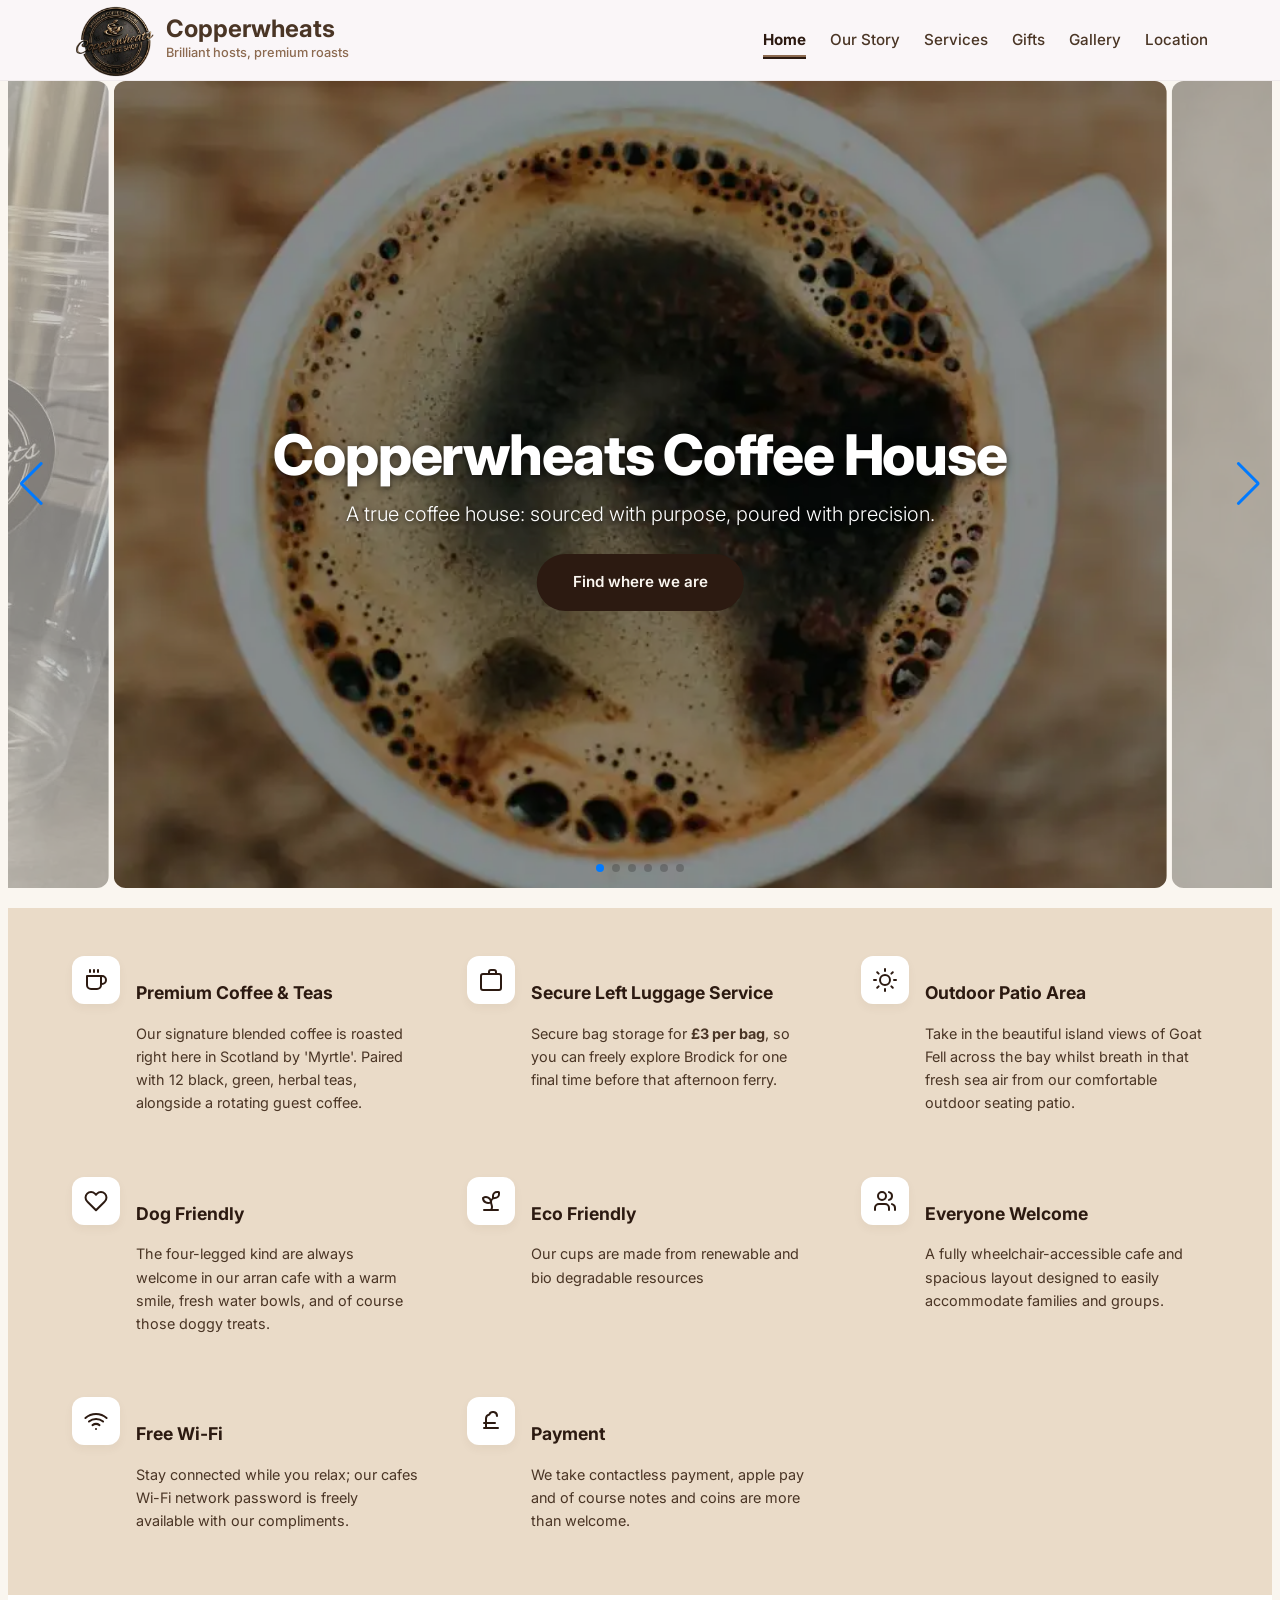
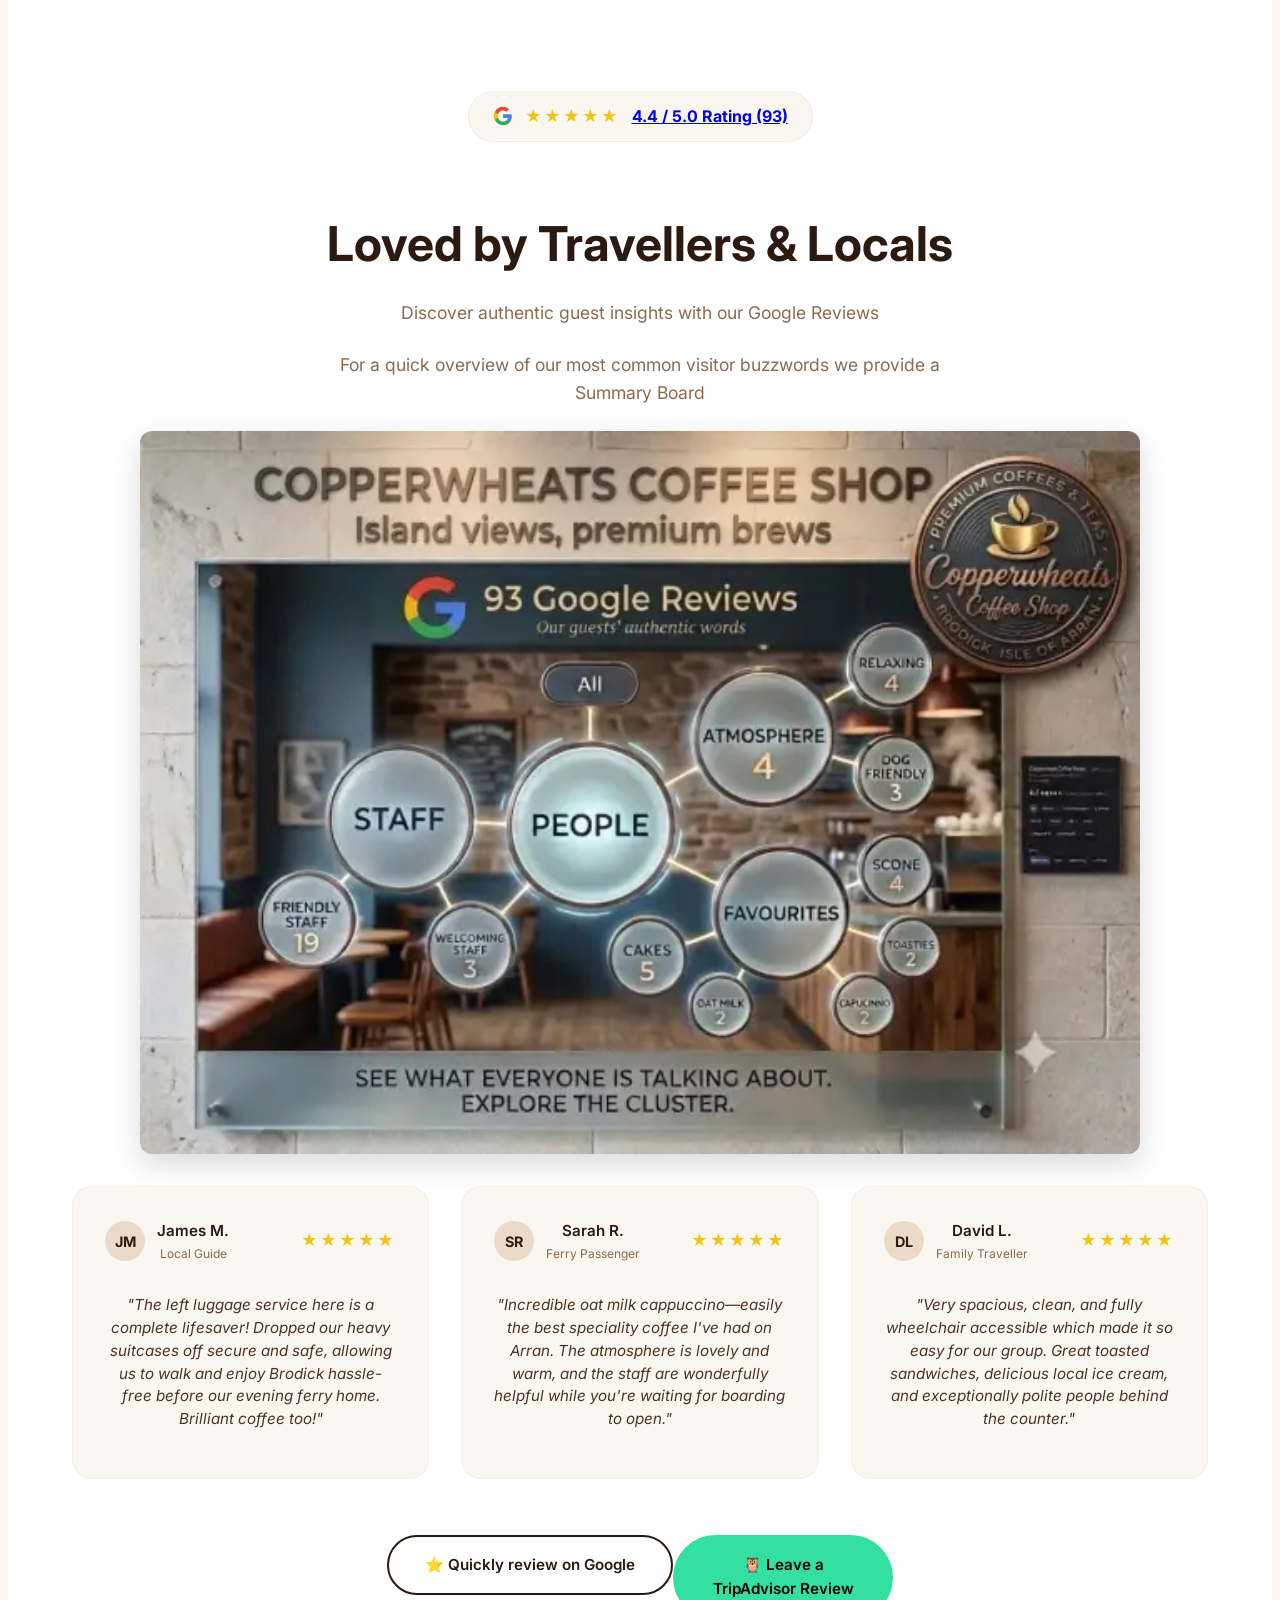
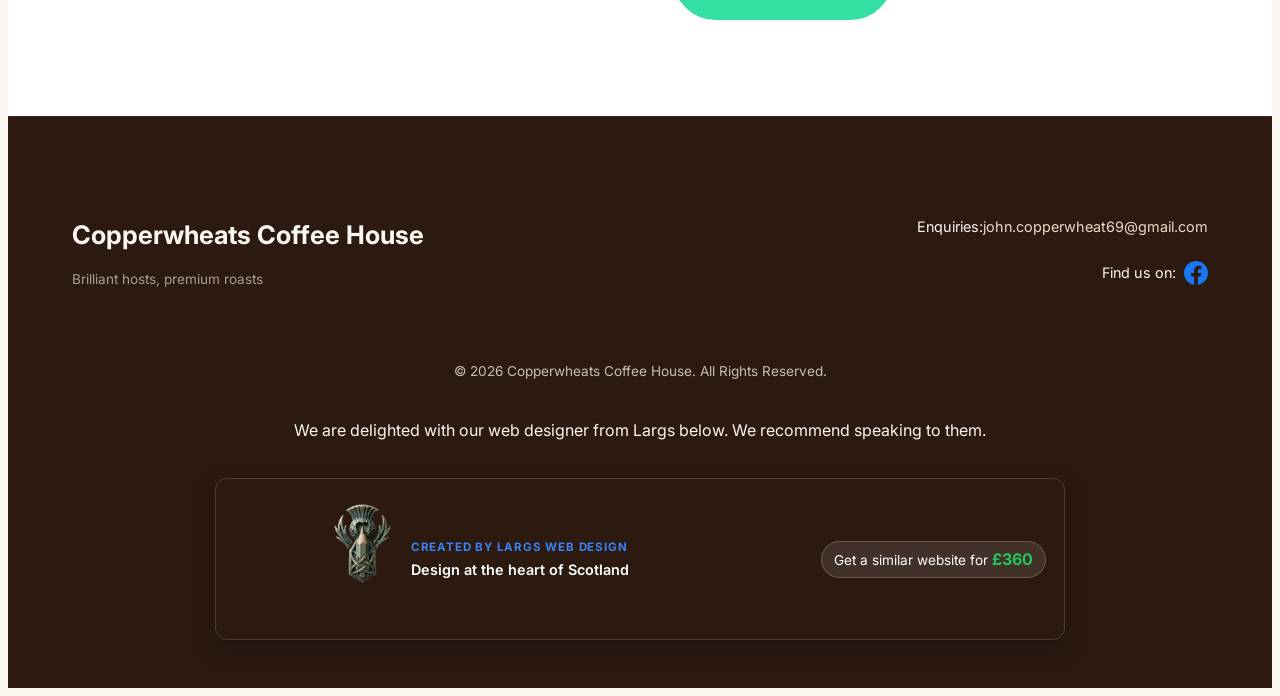
==== commit 09588cc3: "New Build with Mobile Optimised" ====
--- a/index.html
+++ b/index.html
@@ -1,9 +1,13 @@
-<!DOCTYPE html><html lang="en"><head><meta charset="UTF-8"><meta name="viewport" content="width=device-width, initial-scale=1.0"><!-- 1. Critical Preconnects & High-Priority LCP Asset --><link rel="preconnect" href="https://fonts.googleapis.com"><link rel="preconnect" href="https://fonts.gstatic.com" crossorigin><!-- Preload strictly the main hero image (removed logo preload to save mobile bandwidth) --><link rel="preload" as="image" href="/images/CoffeeCup.webp" type="image/webp" fetchpriority="high"><!-- 2. Async Non-Blocking Google Fonts Loading --><link rel="preload" as="style" href="https://fonts.googleapis.com/css2?family=Cormorant+Garamond:wght@600;700&family=Plus+Jakarta+Sans:wght@300;400;500;600;700&family=Inter:wght@400;500;700&display=swap"><link rel="stylesheet" href="https://fonts.googleapis.com/css2?family=Cormorant+Garamond:wght@600;700&family=Plus+Jakarta+Sans:wght@300;400;500;600;700&family=Inter:wght@400;500;700&display=swap" media="print" onload="this.media='all'"><noscript><link rel="stylesheet" href="https://fonts.googleapis.com/css2?family=Cormorant+Garamond:wght@600;700&family=Plus+Jakarta+Sans:wght@300;400;500;600;700&family=Inter:wght@400;500;700&display=swap"></noscript><!-- 3. Favicons & Meta --><link rel="icon" type="image/png" href="/favicon.png" sizes="150x150"><link rel="apple-touch-icon" href="/favicon.png"><title>Copperwheats Coffee House</title><meta name="description" content="Home"><link rel="canonical" href="https://www.copperwheats.co.uk/"><!-- 4. SEO Schema & View Transitions --><script type="application/ld+json">{"@context":"https://schema.org","@type":"CafeOrCoffeeShop","name":"Copperwheats Coffee House","description":"Home","url":"https://www.copperwheats.co.uk","telephone":"+44 1770 303522","image":"https://www.copperwheats.co.uk/images/Shopfront.webp","servesCuisine":["Coffee","Cafe","Tea","Green Tea","Herbal Tea","Muffins","Pastries","Bakery","Ice Cream","Sandwiches","Toasties","Light Bites","Scottish","British","Vegetarian options","Gluten-free options","Vegan options"],"priceRange":"£","areaServed":[{"@type":"City","name":"Isle of Arran"},{"@type":"City","name":"Brodick"},{"@type":"City","name":"Lamlash"},{"@type":"City","name":"Whiting Bay"},{"@type":"City","name":"Lochranza"},{"@type":"City","name":"Kilmory"},{"@type":"City","name":"Blackwaterfoot"},{"@type":"City","name":"Corrie"},{"@type":"City","name":"Sannox"},{"@type":"City","name":"Pirnmill"},{"@type":"City","name":"Catacol"},{"@type":"City","name":"Machrie"},{"@type":"City","name":"Sliddery"},{"@type":"City","name":"Kildonan"},{"@type":"City","name":"Shiskine"}],"address":{"@type":"PostalAddress","streetAddress":"The Pier, Brodick, Isle of Arran","addressLocality":"Brodick","addressRegion":"Isle of Arran","postalCode":"KA27 8AX","addressCountry":"GB"},"geo":{"@type":"GeoCoordinates","latitude":55.5772,"longitude":-5.1385},"openingHoursSpecification":[{"@type":"OpeningHoursSpecification","dayOfWeek":"Monday","opens":"10:00","closes":"16:30"},{"@type":"OpeningHoursSpecification","dayOfWeek":"Tuesday","opens":"10:00","closes":"16:30"},{"@type":"OpeningHoursSpecification","dayOfWeek":"Wednesday","opens":"10:00","closes":"16:30"},{"@type":"OpeningHoursSpecification","dayOfWeek":"Thursday","opens":"10:00","closes":"16:30"},{"@type":"OpeningHoursSpecification","dayOfWeek":"Friday","opens":"10:00","closes":"16:30"},{"@type":"OpeningHoursSpecification","dayOfWeek":"Saturday","opens":"10:00","closes":"16:30"},{"@type":"OpeningHoursSpecification","dayOfWeek":"Sunday","opens":"10:00","closes":"16:30"}],"sameAs":["https://www.google.com/maps/place/?q=place_id:ChIJsR7E-07viUgRKh1IqQQ9mAc","https://www.facebook.com/Copperwheats","https://www.tripadvisor.co.uk/Restaurant_Review-g551754-d3649538-Reviews-Copperwheat_Coffee_House-Brodick_Isle_of_Arran_Scotland.html"]}</script><script src="/scripts/comparison-slider.js" defer></script><meta name="astro-view-transitions-enabled" content="true"><meta name="astro-view-transitions-fallback" content="animate"><script type="module" src="/_astro/ClientRouter.astro_astro_type_script_index_0_lang.Sx5bM3k1.js"></script><!-- 5. Non-Blocking Analytics (Moved to bottom of head) --><script async src="https://www.googletagmanager.com/gtag/js?id=G-T9F1HF99BM"></script><script>
-            window.dataLayer = window.dataLayer || [];
-            function gtag(){dataLayer.push(arguments);}
-            gtag('js', new Date());
-            gtag('config', 'G-T9F1HF99BM');
-          </script><style>.hero-carousel-section[data-astro-cid-lcdefpme]{width:100%;height:70vh;min-height:480px;max-height:650px;padding-top:20px;padding-bottom:20px;position:relative;overflow:hidden}.hero-swiper[data-astro-cid-lcdefpme]{width:100%;height:100%}.swiper-slide[data-astro-cid-lcdefpme]{text-align:center;color:#fff;opacity:.5;background-position:50%;background-size:cover;border-radius:12px;justify-content:center;align-items:center;width:85%;height:100%;transition:transform .3s,opacity .3s;display:flex}.swiper-slide-active[data-astro-cid-lcdefpme]{opacity:1;transform:scale(1)}.hero-content[data-astro-cid-lcdefpme]{max-width:800px;margin:0 auto;padding:0 20px}.hero-title[data-astro-cid-lcdefpme]{text-shadow:0 2px 8px #0009;margin-bottom:.75rem;font-size:clamp(2rem,5vw,3.5rem);font-weight:800;color:#fff!important}.hero-desc[data-astro-cid-lcdefpme]{text-shadow:0 2px 4px #0009;margin-bottom:1.5rem;font-size:clamp(1rem,2vw,1.25rem);color:#fff!important}
+<!DOCTYPE html><html lang="en"><head><meta charset="UTF-8"><meta name="viewport" content="width=device-width, initial-scale=1.0"><!-- 1. Critical Preconnects & High-Priority LCP Asset --><link rel="preconnect" href="https://fonts.googleapis.com"><link rel="preconnect" href="https://fonts.gstatic.com" crossorigin><!-- Preload strictly on index route and inline critical background style --><link rel="preload" as="image" href="/images/CoffeeCup.webp" type="image/webp" fetchpriority="high"><style>
+          .swiper-slide:first-child {
+            background-image: linear-gradient(rgba(0,0,0,0.4), rgba(0,0,0,0.4)), url('/images/CoffeeCup.webp') !important;
+          }
+        </style><!-- 2. Async Non-Blocking Google Fonts Loading --><link rel="stylesheet" href="https://fonts.googleapis.com/css2?family=Cormorant+Garamond:wght@600;700&family=Plus+Jakarta+Sans:wght@300;400;500;600;700&family=Inter:wght@400;500;700&display=swap" media="print" onload="this.media='all'"><noscript><link rel="stylesheet" href="https://fonts.googleapis.com/css2?family=Cormorant+Garamond:wght@600;700&family=Plus+Jakarta+Sans:wght@300;400;500;600;700&family=Inter:wght@400;500;700&display=swap"></noscript><!-- 3. Favicons & Meta --><link rel="icon" type="image/png" href="/favicon.png" sizes="150x150"><link rel="apple-touch-icon" href="/favicon.png"><title>Copperwheats Coffee House</title><meta name="description" content="Home"><link rel="canonical" href="https://www.copperwheats.co.uk/"><!-- 4. SEO Schema & View Transitions --><script type="application/ld+json">{"@context":"https://schema.org","@type":"CafeOrCoffeeShop","name":"Copperwheats Coffee House","description":"Home","url":"https://www.copperwheats.co.uk","telephone":"+44 1770 303522","image":"https://www.copperwheats.co.uk/images/Shopfront.webp","servesCuisine":["Coffee","Cafe","Tea","Green Tea","Herbal Tea","Muffins","Pastries","Bakery","Ice Cream","Sandwiches","Toasties","Light Bites","Scottish","British","Vegetarian options","Gluten-free options","Vegan options"],"priceRange":"£","areaServed":[{"@type":"City","name":"Isle of Arran"},{"@type":"City","name":"Brodick"},{"@type":"City","name":"Lamlash"},{"@type":"City","name":"Whiting Bay"},{"@type":"City","name":"Lochranza"},{"@type":"City","name":"Kilmory"},{"@type":"City","name":"Blackwaterfoot"},{"@type":"City","name":"Corrie"},{"@type":"City","name":"Sannox"},{"@type":"City","name":"Pirnmill"},{"@type":"City","name":"Catacol"},{"@type":"City","name":"Machrie"},{"@type":"City","name":"Sliddery"},{"@type":"City","name":"Kildonan"},{"@type":"City","name":"Shiskine"}],"address":{"@type":"PostalAddress","streetAddress":"The Pier, Brodick, Isle of Arran","addressLocality":"Brodick","addressRegion":"Isle of Arran","postalCode":"KA27 8AX","addressCountry":"GB"},"geo":{"@type":"GeoCoordinates","latitude":55.5772,"longitude":-5.1385},"openingHoursSpecification":[{"@type":"OpeningHoursSpecification","dayOfWeek":"Monday","opens":"10:00","closes":"16:30"},{"@type":"OpeningHoursSpecification","dayOfWeek":"Tuesday","opens":"10:00","closes":"16:30"},{"@type":"OpeningHoursSpecification","dayOfWeek":"Wednesday","opens":"10:00","closes":"16:30"},{"@type":"OpeningHoursSpecification","dayOfWeek":"Thursday","opens":"10:00","closes":"16:30"},{"@type":"OpeningHoursSpecification","dayOfWeek":"Friday","opens":"10:00","closes":"16:30"},{"@type":"OpeningHoursSpecification","dayOfWeek":"Saturday","opens":"10:00","closes":"16:30"},{"@type":"OpeningHoursSpecification","dayOfWeek":"Sunday","opens":"10:00","closes":"16:30"}],"sameAs":["https://www.google.com/maps/place/?q=place_id:ChIJsR7E-07viUgRKh1IqQQ9mAc","https://www.facebook.com/Copperwheats","https://www.tripadvisor.co.uk/Restaurant_Review-g551754-d3649538-Reviews-Copperwheat_Coffee_House-Brodick_Isle_of_Arran_Scotland.html"]}</script><meta name="astro-view-transitions-enabled" content="true"><meta name="astro-view-transitions-fallback" content="animate"><script type="module" src="/_astro/ClientRouter.astro_astro_type_script_index_0_lang.Sx5bM3k1.js"></script><!-- 5. Non-Blocking Analytics --><script async src="https://www.googletagmanager.com/gtag/js?id=G-T9F1HF99BM"></script><script>
+          window.dataLayer = window.dataLayer || [];
+          function gtag(){dataLayer.push(arguments);}
+          gtag('js', new Date());
+          gtag('config', 'G-T9F1HF99BM');
+        </script><style>.hero-carousel-section[data-astro-cid-lcdefpme]{width:100%;height:70vh;min-height:480px;max-height:650px;padding-top:20px;padding-bottom:20px;position:relative;overflow:hidden}.hero-swiper[data-astro-cid-lcdefpme]{width:100%;height:100%}.swiper-slide[data-astro-cid-lcdefpme]{text-align:center;color:#fff;opacity:.5;background-position:50%;background-size:cover;border-radius:12px;justify-content:center;align-items:center;width:85%;height:100%;transition:transform .3s,opacity .3s;display:flex}.swiper-slide-active[data-astro-cid-lcdefpme]{opacity:1;transform:scale(1)}.hero-content[data-astro-cid-lcdefpme]{max-width:800px;margin:0 auto;padding:0 20px}.hero-title[data-astro-cid-lcdefpme]{text-shadow:0 2px 8px #0009;margin-bottom:.75rem;font-size:clamp(2rem,5vw,3.5rem);font-weight:800;color:#fff!important}.hero-desc[data-astro-cid-lcdefpme]{text-shadow:0 2px 4px #0009;margin-bottom:1.5rem;font-size:clamp(1rem,2vw,1.25rem);color:#fff!important}
 </style><link rel="stylesheet" href="/_astro/BaseLayout.YvO1q3K4.css"><style>[data-astro-transition-scope="astro-znvvpdic-4"] { view-transition-name: site-logo; }@layer astro { ::view-transition-old(site-logo) { 
 	animation-duration: 180ms;
 	animation-timing-function: cubic-bezier(0.76, 0, 0.24, 1);
@@ -40,7 +44,7 @@
 	animation-duration: 180ms;
 	animation-timing-function: cubic-bezier(0.76, 0, 0.24, 1);
 	animation-fill-mode: both;
-	animation-name: astroFadeIn; }</style></head><body><!-- Encapsulated Header Component --><!-- GLOBAL HEADER --><header class="header-sticky" data-astro-cid-nen7h5rs><div class="container nav-container" data-astro-cid-nen7h5rs><a href="/" class="brand-logo" data-target="home" style="display: inline-flex !important; align-items: center !important; gap: 55px !important; text-decoration: none !important;" data-astro-cid-nen7h5rs><img data-astro-transition-scope="astro-znvvpdic-4" id="nav-logo-image" src="/logo.webp" alt="Copperwheats Coffee House" title="Copperwheats Coffee House Logo" style="display: block !important; position: static !important; height: 5em; width: auto; object-fit: contain; margin: 0 !important;" data-astro-cid-nen7h5rs><div class="logo-text" style="position: static !important; display: flex !important; flex-direction: column !important;" data-astro-cid-nen7h5rs><span id="lbl-logo-main" data-astro-cid-nen7h5rs>Copperwheats</span><span id="lbl-logo-sub" data-astro-cid-nen7h5rs>Brilliant hosts, premium roasts</span></div></a><!-- Mobile Hamburger Toggle Button --><button id="menu-toggle" aria-label="Toggle Navigation Menu" aria-expanded="false" class="mobile-menu-btn" data-astro-cid-nen7h5rs><span class="bar" data-astro-cid-nen7h5rs></span><span class="bar" data-astro-cid-nen7h5rs></span><span class="bar" data-astro-cid-nen7h5rs></span></button><!-- Navigation Drawer --><div id="nav-wrapper" class="nav-drawer-wrapper" data-astro-cid-nen7h5rs><nav aria-label="Main Navigation" data-astro-cid-c75fxstf><ul class="nav-list" data-astro-cid-c75fxstf><li data-astro-cid-c75fxstf><a href="/" class="nav-link active" aria-current="page" data-astro-cid-c75fxstf>Home</a></li><li data-astro-cid-c75fxstf><a href="/about" class="nav-link" data-astro-cid-c75fxstf>Our Story</a></li><li data-astro-cid-c75fxstf><a href="/services" class="nav-link" data-astro-cid-c75fxstf>Services</a></li><li data-astro-cid-c75fxstf><a href="/gifts" class="nav-link" data-astro-cid-c75fxstf>Gifts</a></li><li data-astro-cid-c75fxstf><a href="/gallery" class="nav-link" data-astro-cid-c75fxstf>Gallery</a></li><li data-astro-cid-c75fxstf><a href="/contact" class="nav-link" data-astro-cid-c75fxstf>Location</a></li></ul></nav></div></div></header><script type="module">function e(){let e=document.getElementById(`menu-toggle`),t=document.getElementById(`nav-wrapper`);!e||!t||(e.onclick=()=>{let n=e.getAttribute(`aria-expanded`)===`true`;e.setAttribute(`aria-expanded`,(!n).toString()),t.classList.toggle(`is-open`),e.classList.toggle(`is-active`)})}document.addEventListener(`astro:page-load`,e);</script><!-- PAGE MAIN CONTENT --><main><main data-astro-cid-lcdefpme><!-- HERO CAROUSEL SECTION --><section class="hero-carousel-section" data-astro-cid-lcdefpme><!-- <div class="nav-buffer"></div> --><div class="swiper hero-swiper" data-swiper-config="{&quot;effect&quot;:&quot;slide&quot;,&quot;centeredSlides&quot;:false,&quot;paginationType&quot;:&quot;bullets&quot;,&quot;autoplay&quot;:true,&quot;autoplayDelay&quot;:7000,&quot;loop&quot;:true,&quot;speed&quot;:1000,&quot;showNavigation&quot;:true,&quot;showPagination&quot;:true,&quot;breakpoints&quot;:{&quot;320&quot;:{&quot;slidesPerView&quot;:1.2,&quot;spaceBetween&quot;:3,&quot;centeredSlides&quot;:true},&quot;768&quot;:{&quot;slidesPerView&quot;:1.2,&quot;spaceBetween&quot;:3,&quot;centeredSlides&quot;:false},&quot;1024&quot;:{&quot;slidesPerView&quot;:1.2,&quot;spaceBetween&quot;:5,&quot;centeredSlides&quot;:true}}}" data-astro-cid-lcdefpme><div class="swiper-wrapper" data-astro-cid-lcdefpme><div class="swiper-slide" style="background-image: linear-gradient(rgba(0,0,0,0.4), rgba(0,0,0,0.4)), url('/images/CoffeeCup.webp');" data-astro-cid-lcdefpme><div class="hero-content" data-astro-cid-lcdefpme><h1 class="hero-title" data-astro-cid-lcdefpme>Copperwheats Coffee House</h1><p class="hero-desc" data-astro-cid-lcdefpme>A true coffee house: sourced with purpose, poured with precision.</p><a href="/contact" class="btn btn-primary" data-astro-cid-lcdefpme>Find where we are</a></div></div><div class="swiper-slide" style="background-image: linear-gradient(rgba(0,0,0,0.4), rgba(0,0,0,0.4)), url('/images/SeveralCoffeeCups.webp');" data-astro-cid-lcdefpme><div class="hero-content" data-astro-cid-lcdefpme><h1 class="hero-title" data-astro-cid-lcdefpme>We&#39;ll have your favourite!</h1><p class="hero-desc" data-astro-cid-lcdefpme>Cappuccino, Latte, Flat White, Mocha, Espresso, Iced Coffee, Guest coffee, and 12 brands of tea, including green and herbal.</p></div></div><div class="swiper-slide" style="background-image: linear-gradient(rgba(0,0,0,0.4), rgba(0,0,0,0.4)), url('/images/FerryViewAtCopperwheats2.webp');" data-astro-cid-lcdefpme><div class="hero-content" data-astro-cid-lcdefpme><h1 class="hero-title" data-astro-cid-lcdefpme>Conveniently located by the Brodick Ferry Terminal</h1><p class="hero-desc" data-astro-cid-lcdefpme>The perfect spot to wait for the ferry before departure, or the bus to start your journey.</p><a href="/gallery" class="btn btn-primary" data-astro-cid-lcdefpme>See Our Gallery</a></div></div><div class="swiper-slide" style="background-image: linear-gradient(rgba(0,0,0,0.4), rgba(0,0,0,0.4)), url('/images/LeftLugguageOnTable.webp');" data-astro-cid-lcdefpme><div class="hero-content" data-astro-cid-lcdefpme><h1 class="hero-title" data-astro-cid-lcdefpme>Left Luggage Service</h1><p class="hero-desc" data-astro-cid-lcdefpme>Only £3 per bag!</p><a href="/services" class="btn btn-primary" data-astro-cid-lcdefpme>Our Services</a></div></div><div class="swiper-slide" style="background-image: linear-gradient(rgba(0,0,0,0.4), rgba(0,0,0,0.4)), url('/images/SconesBefore7.webp');" data-astro-cid-lcdefpme><div class="hero-content" data-astro-cid-lcdefpme><h1 class="hero-title" data-astro-cid-lcdefpme>Freshly Home Baked Goods</h1><p class="hero-desc" data-astro-cid-lcdefpme>See our scones bake in a second!</p><a href="/services" class="btn btn-primary" data-astro-cid-lcdefpme>Bake Me!</a></div></div><div class="swiper-slide" style="background-image: linear-gradient(rgba(0,0,0,0.4), rgba(0,0,0,0.4)), url('/images/CopperwheatsCoffeeCups.webp');" data-astro-cid-lcdefpme><div class="hero-content" data-astro-cid-lcdefpme><h1 class="hero-title" data-astro-cid-lcdefpme>Bio degradable and compostable Cups</h1><p class="hero-desc" data-astro-cid-lcdefpme>Greatest threat to our planet is the belief that someone else will save it.</p></div></div></div><!-- Controls --><div class="swiper-pagination" data-astro-cid-lcdefpme></div><div class="swiper-button-prev" data-astro-cid-lcdefpme></div><div class="swiper-button-next" data-astro-cid-lcdefpme></div></div></section><!------------------------------><!-- QUICK HIGHLIGHTS SECTION --><!------------------------------><section class="quick-highlights" data-astro-cid-lcdefpme><div class="container" data-astro-cid-lcdefpme><div class="highlights-grid" data-astro-cid-lcdefpme><div class="highlight-item" data-astro-cid-lcdefpme><div class="highlight-icon" data-astro-cid-lcdefpme><svg width="24" height="24" viewBox="0 0 24 24" fill="none" stroke="currentColor" stroke-width="2" stroke-linecap="round" stroke-linejoin="round"><path d="M17 8h1a4 4 0 1 1 0 8h-1"></path><path d="M3 8h14v9a4 4 0 0 1-4 4H7a4 4 0 0 1-4-4Z"></path><line x1="6" y1="2" x2="6" y2="4"></line><line x1="10" y1="2" x2="10" y2="4"></line><line x1="14" y1="2" x2="14" y2="4"></line></svg></div><div class="highlight-text" data-astro-cid-lcdefpme><h4 data-astro-cid-lcdefpme>Premium Coffee &amp; Teas</h4><p data-astro-cid-lcdefpme>Our signature blended coffee is roasted right here in Scotland by 'Myrtle'. Paired with 12 black, green, herbal teas, alongside a rotating guest coffee.</p></div></div><div class="highlight-item" data-astro-cid-lcdefpme><div class="highlight-icon" data-astro-cid-lcdefpme><svg width="24" height="24" viewBox="0 0 24 24" fill="none" stroke="currentColor" stroke-width="2" stroke-linecap="round" stroke-linejoin="round"><path d="M22 20V8a2 2 0 0 0-2-2h-3V4a2 2 0 0 0-2-2h-3a2 2 0 0 0-2 2v2H4a2 2 0 0 0-2 2v12a2 2 0 0 0 2 2h16a2 2 0 0 0 2-2z"></path><path d="M7 6h10"></path></svg></div><div class="highlight-text" data-astro-cid-lcdefpme><h4 data-astro-cid-lcdefpme>Secure Left Luggage Service</h4><p data-astro-cid-lcdefpme>Secure bag storage for <b>£3 per bag</b>, so you can freely explore Brodick for one final time before that afternoon ferry.</p></div></div><div class="highlight-item" data-astro-cid-lcdefpme><div class="highlight-icon" data-astro-cid-lcdefpme><svg width="24" height="24" viewBox="0 0 24 24" fill="none" stroke="currentColor" stroke-width="2" stroke-linecap="round" stroke-linejoin="round"><circle cx="12" cy="12" r="5"></circle><line x1="12" y1="1" x2="12" y2="3"></line><line x1="12" y1="21" x2="12" y2="23"></line><line x1="4.22" y1="4.22" x2="5.64" y2="5.64"></line><line x1="18.36" y1="18.36" x2="19.78" y2="19.78"></line><line x1="1" y1="12" x2="3" y2="12"></line><line x1="21" y1="12" x2="23" y2="12"></line><line x1="4.22" y1="19.78" x2="5.64" y2="18.36"></line><line x1="18.36" y1="5.64" x2="19.78" y2="4.22"></line></svg></div><div class="highlight-text" data-astro-cid-lcdefpme><h4 data-astro-cid-lcdefpme>Outdoor Patio Area</h4><p data-astro-cid-lcdefpme>Take in the beautiful island views of Goat Fell across the bay whilst breath in that fresh sea air from our comfortable outdoor seating patio.</p></div></div><div class="highlight-item" data-astro-cid-lcdefpme><div class="highlight-icon" data-astro-cid-lcdefpme><svg width="24" height="24" viewBox="0 0 24 24" fill="none" stroke="currentColor" stroke-width="2" stroke-linecap="round" stroke-linejoin="round"><path d="M20.84 4.61a5.5 5.5 0 0 0-7.78 0L12 5.67l-1.06-1.06a5.5 5.5 0 0 0-7.78 7.78l1.06 1.06L12 21.23l7.78-7.78 1.06-1.06a5.5 5.5 0 0 0 0-7.78z"></path></svg></div><div class="highlight-text" data-astro-cid-lcdefpme><h4 data-astro-cid-lcdefpme>Dog Friendly</h4><p data-astro-cid-lcdefpme>The four-legged kind are always welcome in our arran cafe with a warm smile, fresh water bowls, and of course those doggy treats.</p></div></div><div class="highlight-item" data-astro-cid-lcdefpme><div class="highlight-icon" data-astro-cid-lcdefpme><svg xmlns="http://www.w3.org/2000/svg" width="24" height="24" viewBox="0 0 24 24" fill="none" stroke="currentColor" stroke-width="2" stroke-linecap="round" stroke-linejoin="round"><path d="M14 9.536V7a4 4 0 0 1 4-4h1.5a.5.5 0 0 1 .5.5V5a4 4 0 0 1-4 4 4 4 0 0 0-4 4c0 2 1 3 1 5a5 5 0 0 1-1 3"/><path d="M4 9a5 5 0 0 1 8 4 5 5 0 0 1-8-4"/><path d="M5 21h14"/></svg></div><div class="highlight-text" data-astro-cid-lcdefpme><h4 data-astro-cid-lcdefpme>Eco Friendly</h4><p data-astro-cid-lcdefpme>Our cups are made from renewable and bio degradable resources</p></div></div><div class="highlight-item" data-astro-cid-lcdefpme><div class="highlight-icon" data-astro-cid-lcdefpme><svg width="24" height="24" viewBox="0 0 24 24" fill="none" stroke="currentColor" stroke-width="2" stroke-linecap="round" stroke-linejoin="round"><path d="M16 21v-2a4 4 0 0 0-4-4H6a4 4 0 0 0-4 4v2"></path><circle cx="9" cy="7" r="4"></circle><path d="M22 21v-2a4 4 0 0 0-3-3.87"></path><path d="M16 3.13a4 4 0 0 1 0 7.75"></path></svg></div><div class="highlight-text" data-astro-cid-lcdefpme><h4 data-astro-cid-lcdefpme>Everyone Welcome</h4><p data-astro-cid-lcdefpme>A fully wheelchair-accessible cafe and spacious layout designed to easily accommodate families and groups.</p></div></div><div class="highlight-item" data-astro-cid-lcdefpme><div class="highlight-icon" data-astro-cid-lcdefpme><svg width="24" height="24" viewBox="0 0 24 24" fill="none" stroke="currentColor" stroke-width="2" stroke-linecap="round" stroke-linejoin="round"><path d="M5 12.55a11 11 0 0 1 14.08 0"></path><path d="M1.42 9a16 16 0 0 1 21.16 0"></path><path d="M8.53 16.11a6 6 0 0 1 6.94 0"></path><line x1="12" y1="20" x2="12.01" y2="20"></line></svg></div><div class="highlight-text" data-astro-cid-lcdefpme><h4 data-astro-cid-lcdefpme>Free Wi-Fi</h4><p data-astro-cid-lcdefpme>Stay connected while you relax; our cafes Wi-Fi network password is freely available with our compliments.</p></div></div><div class="highlight-item" data-astro-cid-lcdefpme><div class="highlight-icon" data-astro-cid-lcdefpme><svg width="24" height="24" viewBox="0 0 24 24" fill="none" stroke="currentColor" stroke-width="2" stroke-linecap="round" stroke-linejoin="round"><path d="M18 7a4 4 0 0 0-7.75-1.38A4 4 0 0 0 7 9.5V19h11" /><path d="M5 14h11" /><path d="M5 19h14" /></svg></div><div class="highlight-text" data-astro-cid-lcdefpme><h4 data-astro-cid-lcdefpme>Payment</h4><p data-astro-cid-lcdefpme>We take contactless payment, apple pay and of course notes and coins are more than welcome.</p></div></div></div></div></section><!-------------------------------><!----- REVIEWS SECTION ---------><!-------------------------------><section class="reviews-section" data-astro-cid-lcdefpme><div class="container text-center" data-astro-cid-lcdefpme><!-- Google Summary Badge --><div class="google-summary-badge" data-astro-cid-lcdefpme><svg class="google-g-icon" viewBox="0 0 24 24" width="24" height="24" xmlns="http://www.w3.org/2000/svg" data-astro-cid-lcdefpme><path d="M22.56 12.25c0-.78-.07-1.53-.2-2.25H12v4.26h5.92c-.26 1.37-1.04 2.53-2.21 3.31v2.77h3.57c2.08-1.92 3.28-4.74 3.28-8.09z" fill="#4285F4" data-astro-cid-lcdefpme></path><path d="M12 23c2.97 0 5.46-.98 7.28-2.66l-3.57-2.77c-.98.66-2.23 1.06-3.71 1.06-2.86 0-5.29-1.93-6.16-4.53H2.18v2.84C3.99 20.53 7.7 23 12 23z" fill="#34A853" data-astro-cid-lcdefpme></path><path d="M5.84 14.09c-.22-.66-.35-1.36-.35-2.09s.13-1.43.35-2.09V7.06H2.18C1.43 8.55 1 10.22 1 12s.43 3.45 1.18 4.94l2.85-2.22.81-.63z" fill="#FBBC05" data-astro-cid-lcdefpme></path><path d="M12 5.38c1.62 0 3.06.56 4.21 1.64l3.15-3.15C17.45 2.09 14.97 1 12 1 7.7 1 3.99 3.47 2.18 7.06l3.66 2.84c.87-2.6 3.3-4.52 6.16-4.52z" fill="#EA4335" data-astro-cid-lcdefpme></path></svg><span class="reviews-rating-stars" data-astro-cid-lcdefpme>★★★★★</span><a href="https://search.google.com/local/reviews?placeid=ChIJsR7E-07viUgRKh1IqQQ9mAc" id="link-google-reviews-home" target="_blank" rel="noopener noreferrer" data-astro-cid-lcdefpme><strong id="lbl-review-score" data-astro-cid-lcdefpme>4.4 / 5.0 Rating (93)</strong></a></div><!-- Section Title & Subtitle --><h2 class="section-title" id="lbl-review-title" data-astro-cid-lcdefpme>Loved by Travellers &amp; Locals</h2><p class="section-subtitle" id="lbl-review-subtitle" style="margin-bottom: 1.5rem !important;" data-astro-cid-lcdefpme>Discover authentic guest insights with our Google Reviews</p><!-- Optional Google Summary Board Feature --><div class="section-google-summary" style="width: 100%; padding: 0 !important; text-align: center;" data-astro-cid-lcdefpme><div class="google-summary-board" style="margin: 0 auto 1.5rem auto !important; max-width: 1000px !important; width: 90% !important;" data-astro-cid-lcdefpme><p class="section-subtitle" id="lbl-summary-board-text" style="margin-top: 0 !important; margin-bottom: 1.5rem !important;" data-astro-cid-lcdefpme>For a quick overview of our most common visitor buzzwords we provide a Summary Board</p><img src="/images/GoogleReviews_SummaryBoard.webp" alt="Google Review Summary Board" title="Google Review Summary Board" style="display: block !important; width: 100% !important; height: auto !important; border-radius: 12px !important; box-shadow: 0 10px 30px rgba(0,0,0,0.15) !important; object-fit: cover !important;" data-astro-cid-lcdefpme></div></div><!-- Dynamic Review Cards Grid --><div class="reviews-grid" id="container-reviews" data-astro-cid-lcdefpme><div class="review-card" data-astro-cid-lcdefpme><div class="review-header" data-astro-cid-lcdefpme><div class="reviewer-info" data-astro-cid-lcdefpme><div class="reviewer-avatar" data-astro-cid-lcdefpme>JM</div><div data-astro-cid-lcdefpme><div class="reviewer-name" data-astro-cid-lcdefpme>James M.</div><div class="reviewer-meta" data-astro-cid-lcdefpme>Local Guide</div></div></div><span class="reviews-rating-stars" data-astro-cid-lcdefpme>★★★★★</span></div><p class="review-text" data-astro-cid-lcdefpme>&quot;The left luggage service here is a complete lifesaver! Dropped our heavy suitcases off secure and safe, allowing us to walk and enjoy Brodick hassle-free before our evening ferry home. Brilliant coffee too!&quot;</p></div><div class="review-card" data-astro-cid-lcdefpme><div class="review-header" data-astro-cid-lcdefpme><div class="reviewer-info" data-astro-cid-lcdefpme><div class="reviewer-avatar" data-astro-cid-lcdefpme>SR</div><div data-astro-cid-lcdefpme><div class="reviewer-name" data-astro-cid-lcdefpme>Sarah R.</div><div class="reviewer-meta" data-astro-cid-lcdefpme>Ferry Passenger</div></div></div><span class="reviews-rating-stars" data-astro-cid-lcdefpme>★★★★★</span></div><p class="review-text" data-astro-cid-lcdefpme>&quot;Incredible oat milk cappuccino—easily the best speciality coffee I&#39;ve had on Arran. The atmosphere is lovely and warm, and the staff are wonderfully helpful while you&#39;re waiting for boarding to open.&quot;</p></div><div class="review-card" data-astro-cid-lcdefpme><div class="review-header" data-astro-cid-lcdefpme><div class="reviewer-info" data-astro-cid-lcdefpme><div class="reviewer-avatar" data-astro-cid-lcdefpme>DL</div><div data-astro-cid-lcdefpme><div class="reviewer-name" data-astro-cid-lcdefpme>David L.</div><div class="reviewer-meta" data-astro-cid-lcdefpme>Family Traveller</div></div></div><span class="reviews-rating-stars" data-astro-cid-lcdefpme>★★★★★</span></div><p class="review-text" data-astro-cid-lcdefpme>&quot;Very spacious, clean, and fully wheelchair accessible which made it so easy for our group. Great toasted sandwiches, delicious local ice cream, and exceptionally polite people behind the counter.&quot;</p></div></div><!-- Review Action Buttons --><div id="wrapper-reviews-home" style="margin-top: 3rem; text-align: center;" data-astro-cid-lcdefpme><a href="https://search.google.com/local/writereview?placeid=ChIJsR7E-07viUgRKh1IqQQ9mAc" id="btn-google-review-home" class="btn btn-secondary" target="_blank" rel="noopener noreferrer" style="display: inline-flex; align-items: center; gap: 0.5rem;" data-astro-cid-lcdefpme>⭐ Quickly review on Google</a><a href="https://www.tripadvisor.co.uk/Restaurant_Review-g551754-d3649538-Reviews-Copperwheat_Coffee_House-Brodick_Isle_of_Arran_Scotland.html" id="btn-tripadvisor-review-home" class="btn btn-secondary" target="_blank" rel="noopener noreferrer" style="margin-top: 0.5rem; display: inline-flex; align-items: center; justify-content: center; gap: 0.5rem; width: 100%; max-width: 220px; margin-left: auto; margin-right: auto; background-color: #34E0A1; border-color: #34E0A1; color: #000000;" data-astro-cid-lcdefpme>🦉 Leave a TripAdvisor Review</a></div></div></section></main></main><!-- GLOBAL FOOTER --><footer class="footer"><div class="container"><!-- Client Footer Section --><div class="footer-grid"><div class="footer-brand"><h4 id="lbl-footer-name">Copperwheats Coffee House</h4><p id="lbl-footer-tagline">Brilliant hosts, premium roasts</p></div><div class="footer-meta"><p>Enquiries:<a href="mailto:john.copperwheat69@gmail.com" id="lbl-footer-email-link">john.copperwheat69@gmail.com</a></p><div class="social-links"><span>Find us on:</span><a href="https://www.facebook.com/Copperwheats" target="_blank" rel="noopener noreferrer" aria-label="Visit Copperwheats on Facebook"><svg xmlns="http://www.w3.org/2000/svg" width="24" height="24" viewBox="0 0 24 24" fill="#1877F2"><path d="M24 12.073c0-6.627-5.373-12-12-12s-12 5.373-12 12c0 5.99 4.388 10.954 10.125 11.854v-8.385H7.078v-3.47h3.047V9.43c0-3.007 1.792-4.669 4.533-4.669 1.312 0 2.686.235 2.686.235v2.953H15.83c-1.491 0-1.956.925-1.956 1.874v2.25h3.328l-.532 3.47h-2.796v8.385C19.612 23.027 24 18.062 24 12.073z"></path></svg></a></div></div></div><!-- Largs Web Design Ad Banner & Copyright Section --><div class="footer-ad-container" id="lbl-footer-copyright"><div class="footer-copyright-text">&copy; 2026 Copperwheats Coffee House. All Rights Reserved.</div><p>We are delighted with our web designer from Largs below. We recommend speaking to them.</p><div class="largs-ad-banner"><a href="https://www.largswebdesign.co.uk" target="_blank" rel="noopener noreferrer" class="largs-ad-link"><!-- Largs Web Design Logo --><img src="/images/largs-web-design-logo.webp" alt="Largs Web Design Logo" class="largs-logo"><div class="largs-ad-text"><span class="largs-tag">Created by Largs Web Design</span><span class="largs-title">Design at the heart of Scotland</span></div><div class="largs-action-group"><div class="largs-price-tag">Get a similar website for <strong>£360</strong></div></div></a></div></div></div></footer><!-- Pinned floating call button --><a id="floating-cta-button" href="https://www.google.com/maps/dir/?api=1&amp;destination=Copperwheats%20Coffee%20House&amp;destination_place_id=ChIJsR7E-07viUgRKh1IqQQ9mAc" class="floating-cta-btn hide-at-top" target="_blank" rel="noopener noreferrer" style="--btn-bg: #4A3525; --btn-hover: #8C6A50; --btn-opacity: 0.5;" data-astro-cid-67ubvuye><svg class="directions-icon" viewBox="0 0 24 24" width="20" height="20" fill="currentColor" data-astro-cid-67ubvuye><path d="M22.43 10.59l-9.01-9.01c-.78-.78-2.05-.78-2.83 0l-9.01 9.01c-.78.78-.78 2.05 0 2.83l9.01 9.01c.78.78 2.05.78 2.83 0l9.01-9.01c.79-.78.79-2.05 0-2.83zm-8.93 2.91v-2.5h-4v3h-2v-4c0-.55.45-1 1-1h5v-2.5l3.5 3.5-3.5 3.5z" data-astro-cid-67ubvuye></path></svg><span data-astro-cid-67ubvuye>Get Directions</span></a><script type="module">var e=document.getElementById(`floating-cta-button`);e&&window.addEventListener(`scroll`,()=>{window.scrollY<120?e.classList.add(`is-hidden`):e.classList.remove(`is-hidden`)},{passive:!0});</script></body></html><!-- SWIPER CSS & JS CDN IMPORTS --><link rel="stylesheet" href="https://cdn.jsdelivr.net/npm/swiper@11/swiper-bundle.min.css"><script src="https://cdn.jsdelivr.net/npm/swiper@11/swiper-bundle.min.js"></script><!-- SWIPER INITIALIZATION SCRIPT --><script>
+	animation-name: astroFadeIn; }</style></head><body><!-- Encapsulated Header Component --><!-- GLOBAL HEADER --><header class="header-sticky" data-astro-cid-nen7h5rs><div class="container nav-container" data-astro-cid-nen7h5rs><a href="/" class="brand-logo" data-target="home" style="display: inline-flex !important; align-items: center !important; gap: 55px !important; text-decoration: none !important;" data-astro-cid-nen7h5rs><img data-astro-transition-scope="astro-znvvpdic-4" id="nav-logo-image" src="/logo.webp" alt="Copperwheats Coffee House" title="Copperwheats Coffee House Logo" style="display: block !important; position: static !important; height: 5em; width: auto; object-fit: contain; margin: 0 !important;" data-astro-cid-nen7h5rs><div class="logo-text" style="position: static !important; display: flex !important; flex-direction: column !important;" data-astro-cid-nen7h5rs><span id="lbl-logo-main" data-astro-cid-nen7h5rs>Copperwheats</span><span id="lbl-logo-sub" data-astro-cid-nen7h5rs>Brilliant hosts, premium roasts</span></div></a><!-- Mobile Hamburger Toggle Button --><button id="menu-toggle" aria-label="Toggle Navigation Menu" aria-expanded="false" class="mobile-menu-btn" data-astro-cid-nen7h5rs><span class="bar" data-astro-cid-nen7h5rs></span><span class="bar" data-astro-cid-nen7h5rs></span><span class="bar" data-astro-cid-nen7h5rs></span></button><!-- Navigation Drawer --><div id="nav-wrapper" class="nav-drawer-wrapper" data-astro-cid-nen7h5rs><nav aria-label="Main Navigation" data-astro-cid-c75fxstf><ul class="nav-list" data-astro-cid-c75fxstf><li data-astro-cid-c75fxstf><a href="/" class="nav-link active" aria-current="page" data-astro-cid-c75fxstf>Home</a></li><li data-astro-cid-c75fxstf><a href="/about" class="nav-link" data-astro-cid-c75fxstf>Our Story</a></li><li data-astro-cid-c75fxstf><a href="/services" class="nav-link" data-astro-cid-c75fxstf>Services</a></li><li data-astro-cid-c75fxstf><a href="/gifts" class="nav-link" data-astro-cid-c75fxstf>Gifts</a></li><li data-astro-cid-c75fxstf><a href="/gallery" class="nav-link" data-astro-cid-c75fxstf>Gallery</a></li><li data-astro-cid-c75fxstf><a href="/contact" class="nav-link" data-astro-cid-c75fxstf>Location</a></li></ul></nav></div></div></header><script type="module">function e(){let e=document.getElementById(`menu-toggle`),t=document.getElementById(`nav-wrapper`);!e||!t||(e.onclick=()=>{let n=e.getAttribute(`aria-expanded`)===`true`;e.setAttribute(`aria-expanded`,(!n).toString()),t.classList.toggle(`is-open`),e.classList.toggle(`is-active`)})}document.addEventListener(`astro:page-load`,e);</script><!-- PAGE MAIN CONTENT --><main><main data-astro-cid-lcdefpme><!-- HERO CAROUSEL SECTION --><section class="hero-carousel-section" data-astro-cid-lcdefpme><!-- <div class="nav-buffer"></div> --><div class="swiper hero-swiper" data-swiper-config="{&quot;effect&quot;:&quot;slide&quot;,&quot;centeredSlides&quot;:false,&quot;paginationType&quot;:&quot;bullets&quot;,&quot;autoplay&quot;:true,&quot;autoplayDelay&quot;:7000,&quot;loop&quot;:true,&quot;speed&quot;:1000,&quot;showNavigation&quot;:true,&quot;showPagination&quot;:true,&quot;breakpoints&quot;:{&quot;320&quot;:{&quot;slidesPerView&quot;:1.2,&quot;spaceBetween&quot;:3,&quot;centeredSlides&quot;:true},&quot;768&quot;:{&quot;slidesPerView&quot;:1.2,&quot;spaceBetween&quot;:3,&quot;centeredSlides&quot;:false},&quot;1024&quot;:{&quot;slidesPerView&quot;:1.2,&quot;spaceBetween&quot;:5,&quot;centeredSlides&quot;:true}}}" data-astro-cid-lcdefpme><div class="swiper-wrapper" data-astro-cid-lcdefpme><div class="swiper-slide" style="background-image: linear-gradient(rgba(0,0,0,0.4), rgba(0,0,0,0.4)), url('/images/CoffeeCup.webp');" data-astro-cid-lcdefpme><div class="hero-content" data-astro-cid-lcdefpme><h1 class="hero-title" data-astro-cid-lcdefpme>Copperwheats Coffee House</h1><p class="hero-desc" data-astro-cid-lcdefpme>A true coffee house: sourced with purpose, poured with precision.</p><a href="/contact" class="btn btn-primary" data-astro-cid-lcdefpme>Find where we are</a></div></div><div class="swiper-slide" style="background-image: linear-gradient(rgba(0,0,0,0.4), rgba(0,0,0,0.4)), url('/images/SeveralCoffeeCups.webp');" data-astro-cid-lcdefpme><div class="hero-content" data-astro-cid-lcdefpme><h1 class="hero-title" data-astro-cid-lcdefpme>We&#39;ll have your favourite!</h1><p class="hero-desc" data-astro-cid-lcdefpme>Cappuccino, Latte, Flat White, Mocha, Espresso, Iced Coffee, Guest coffee, and 12 brands of tea, including green and herbal.</p></div></div><div class="swiper-slide" style="background-image: linear-gradient(rgba(0,0,0,0.4), rgba(0,0,0,0.4)), url('/images/FerryViewAtCopperwheats2.webp');" data-astro-cid-lcdefpme><div class="hero-content" data-astro-cid-lcdefpme><h1 class="hero-title" data-astro-cid-lcdefpme>Conveniently located by the Brodick Ferry Terminal</h1><p class="hero-desc" data-astro-cid-lcdefpme>The perfect spot to wait for the ferry before departure, or the bus to start your journey.</p><a href="/gallery" class="btn btn-primary" data-astro-cid-lcdefpme>See Our Gallery</a></div></div><div class="swiper-slide" style="background-image: linear-gradient(rgba(0,0,0,0.4), rgba(0,0,0,0.4)), url('/images/LeftLugguageOnTable.webp');" data-astro-cid-lcdefpme><div class="hero-content" data-astro-cid-lcdefpme><h1 class="hero-title" data-astro-cid-lcdefpme>Left Luggage Service</h1><p class="hero-desc" data-astro-cid-lcdefpme>Only £3 per bag!</p><a href="/services" class="btn btn-primary" data-astro-cid-lcdefpme>Our Services</a></div></div><div class="swiper-slide" style="background-image: linear-gradient(rgba(0,0,0,0.4), rgba(0,0,0,0.4)), url('/images/SconesBefore7.webp');" data-astro-cid-lcdefpme><div class="hero-content" data-astro-cid-lcdefpme><h1 class="hero-title" data-astro-cid-lcdefpme>Freshly Home Baked Goods</h1><p class="hero-desc" data-astro-cid-lcdefpme>See our scones bake in a second!</p><a href="/services" class="btn btn-primary" data-astro-cid-lcdefpme>Bake Me!</a></div></div><div class="swiper-slide" style="background-image: linear-gradient(rgba(0,0,0,0.4), rgba(0,0,0,0.4)), url('/images/CopperwheatsCoffeeCups.webp');" data-astro-cid-lcdefpme><div class="hero-content" data-astro-cid-lcdefpme><h1 class="hero-title" data-astro-cid-lcdefpme>Bio degradable and compostable Cups</h1><p class="hero-desc" data-astro-cid-lcdefpme>Greatest threat to our planet is the belief that someone else will save it.</p></div></div></div><!-- Controls --><div class="swiper-pagination" data-astro-cid-lcdefpme></div><div class="swiper-button-prev" data-astro-cid-lcdefpme></div><div class="swiper-button-next" data-astro-cid-lcdefpme></div></div></section><!------------------------------><!-- QUICK HIGHLIGHTS SECTION --><!------------------------------><section class="quick-highlights" data-astro-cid-lcdefpme><div class="container" data-astro-cid-lcdefpme><div class="highlights-grid" data-astro-cid-lcdefpme><div class="highlight-item" data-astro-cid-lcdefpme><div class="highlight-icon" data-astro-cid-lcdefpme><svg width="24" height="24" viewBox="0 0 24 24" fill="none" stroke="currentColor" stroke-width="2" stroke-linecap="round" stroke-linejoin="round"><path d="M17 8h1a4 4 0 1 1 0 8h-1"></path><path d="M3 8h14v9a4 4 0 0 1-4 4H7a4 4 0 0 1-4-4Z"></path><line x1="6" y1="2" x2="6" y2="4"></line><line x1="10" y1="2" x2="10" y2="4"></line><line x1="14" y1="2" x2="14" y2="4"></line></svg></div><div class="highlight-text" data-astro-cid-lcdefpme><h4 data-astro-cid-lcdefpme>Premium Coffee &amp; Teas</h4><p data-astro-cid-lcdefpme>Our signature blended coffee is roasted right here in Scotland by 'Myrtle'. Paired with 12 black, green, herbal teas, alongside a rotating guest coffee.</p></div></div><div class="highlight-item" data-astro-cid-lcdefpme><div class="highlight-icon" data-astro-cid-lcdefpme><svg width="24" height="24" viewBox="0 0 24 24" fill="none" stroke="currentColor" stroke-width="2" stroke-linecap="round" stroke-linejoin="round"><path d="M22 20V8a2 2 0 0 0-2-2h-3V4a2 2 0 0 0-2-2h-3a2 2 0 0 0-2 2v2H4a2 2 0 0 0-2 2v12a2 2 0 0 0 2 2h16a2 2 0 0 0 2-2z"></path><path d="M7 6h10"></path></svg></div><div class="highlight-text" data-astro-cid-lcdefpme><h4 data-astro-cid-lcdefpme>Secure Left Luggage Service</h4><p data-astro-cid-lcdefpme>Secure bag storage for <b>£3 per bag</b>, so you can freely explore Brodick for one final time before that afternoon ferry.</p></div></div><div class="highlight-item" data-astro-cid-lcdefpme><div class="highlight-icon" data-astro-cid-lcdefpme><svg width="24" height="24" viewBox="0 0 24 24" fill="none" stroke="currentColor" stroke-width="2" stroke-linecap="round" stroke-linejoin="round"><circle cx="12" cy="12" r="5"></circle><line x1="12" y1="1" x2="12" y2="3"></line><line x1="12" y1="21" x2="12" y2="23"></line><line x1="4.22" y1="4.22" x2="5.64" y2="5.64"></line><line x1="18.36" y1="18.36" x2="19.78" y2="19.78"></line><line x1="1" y1="12" x2="3" y2="12"></line><line x1="21" y1="12" x2="23" y2="12"></line><line x1="4.22" y1="19.78" x2="5.64" y2="18.36"></line><line x1="18.36" y1="5.64" x2="19.78" y2="4.22"></line></svg></div><div class="highlight-text" data-astro-cid-lcdefpme><h4 data-astro-cid-lcdefpme>Outdoor Patio Area</h4><p data-astro-cid-lcdefpme>Take in the beautiful island views of Goat Fell across the bay whilst breath in that fresh sea air from our comfortable outdoor seating patio.</p></div></div><div class="highlight-item" data-astro-cid-lcdefpme><div class="highlight-icon" data-astro-cid-lcdefpme><svg width="24" height="24" viewBox="0 0 24 24" fill="none" stroke="currentColor" stroke-width="2" stroke-linecap="round" stroke-linejoin="round"><path d="M20.84 4.61a5.5 5.5 0 0 0-7.78 0L12 5.67l-1.06-1.06a5.5 5.5 0 0 0-7.78 7.78l1.06 1.06L12 21.23l7.78-7.78 1.06-1.06a5.5 5.5 0 0 0 0-7.78z"></path></svg></div><div class="highlight-text" data-astro-cid-lcdefpme><h4 data-astro-cid-lcdefpme>Dog Friendly</h4><p data-astro-cid-lcdefpme>The four-legged kind are always welcome in our arran cafe with a warm smile, fresh water bowls, and of course those doggy treats.</p></div></div><div class="highlight-item" data-astro-cid-lcdefpme><div class="highlight-icon" data-astro-cid-lcdefpme><svg xmlns="http://www.w3.org/2000/svg" width="24" height="24" viewBox="0 0 24 24" fill="none" stroke="currentColor" stroke-width="2" stroke-linecap="round" stroke-linejoin="round"><path d="M14 9.536V7a4 4 0 0 1 4-4h1.5a.5.5 0 0 1 .5.5V5a4 4 0 0 1-4 4 4 4 0 0 0-4 4c0 2 1 3 1 5a5 5 0 0 1-1 3"/><path d="M4 9a5 5 0 0 1 8 4 5 5 0 0 1-8-4"/><path d="M5 21h14"/></svg></div><div class="highlight-text" data-astro-cid-lcdefpme><h4 data-astro-cid-lcdefpme>Eco Friendly</h4><p data-astro-cid-lcdefpme>Our cups are made from renewable and bio degradable resources</p></div></div><div class="highlight-item" data-astro-cid-lcdefpme><div class="highlight-icon" data-astro-cid-lcdefpme><svg width="24" height="24" viewBox="0 0 24 24" fill="none" stroke="currentColor" stroke-width="2" stroke-linecap="round" stroke-linejoin="round"><path d="M16 21v-2a4 4 0 0 0-4-4H6a4 4 0 0 0-4 4v2"></path><circle cx="9" cy="7" r="4"></circle><path d="M22 21v-2a4 4 0 0 0-3-3.87"></path><path d="M16 3.13a4 4 0 0 1 0 7.75"></path></svg></div><div class="highlight-text" data-astro-cid-lcdefpme><h4 data-astro-cid-lcdefpme>Everyone Welcome</h4><p data-astro-cid-lcdefpme>A fully wheelchair-accessible cafe and spacious layout designed to easily accommodate families and groups.</p></div></div><div class="highlight-item" data-astro-cid-lcdefpme><div class="highlight-icon" data-astro-cid-lcdefpme><svg width="24" height="24" viewBox="0 0 24 24" fill="none" stroke="currentColor" stroke-width="2" stroke-linecap="round" stroke-linejoin="round"><path d="M5 12.55a11 11 0 0 1 14.08 0"></path><path d="M1.42 9a16 16 0 0 1 21.16 0"></path><path d="M8.53 16.11a6 6 0 0 1 6.94 0"></path><line x1="12" y1="20" x2="12.01" y2="20"></line></svg></div><div class="highlight-text" data-astro-cid-lcdefpme><h4 data-astro-cid-lcdefpme>Free Wi-Fi</h4><p data-astro-cid-lcdefpme>Stay connected while you relax; our cafes Wi-Fi network password is freely available with our compliments.</p></div></div><div class="highlight-item" data-astro-cid-lcdefpme><div class="highlight-icon" data-astro-cid-lcdefpme><svg width="24" height="24" viewBox="0 0 24 24" fill="none" stroke="currentColor" stroke-width="2" stroke-linecap="round" stroke-linejoin="round"><path d="M18 7a4 4 0 0 0-7.75-1.38A4 4 0 0 0 7 9.5V19h11" /><path d="M5 14h11" /><path d="M5 19h14" /></svg></div><div class="highlight-text" data-astro-cid-lcdefpme><h4 data-astro-cid-lcdefpme>Payment</h4><p data-astro-cid-lcdefpme>We take contactless payment, apple pay and of course notes and coins are more than welcome.</p></div></div></div></div></section><!-------------------------------><!----- REVIEWS SECTION ---------><!-------------------------------><section class="reviews-section" data-astro-cid-lcdefpme><div class="container text-center" data-astro-cid-lcdefpme><!-- Google Summary Badge --><div class="google-summary-badge" data-astro-cid-lcdefpme><svg class="google-g-icon" viewBox="0 0 24 24" width="24" height="24" xmlns="http://www.w3.org/2000/svg" data-astro-cid-lcdefpme><path d="M22.56 12.25c0-.78-.07-1.53-.2-2.25H12v4.26h5.92c-.26 1.37-1.04 2.53-2.21 3.31v2.77h3.57c2.08-1.92 3.28-4.74 3.28-8.09z" fill="#4285F4" data-astro-cid-lcdefpme></path><path d="M12 23c2.97 0 5.46-.98 7.28-2.66l-3.57-2.77c-.98.66-2.23 1.06-3.71 1.06-2.86 0-5.29-1.93-6.16-4.53H2.18v2.84C3.99 20.53 7.7 23 12 23z" fill="#34A853" data-astro-cid-lcdefpme></path><path d="M5.84 14.09c-.22-.66-.35-1.36-.35-2.09s.13-1.43.35-2.09V7.06H2.18C1.43 8.55 1 10.22 1 12s.43 3.45 1.18 4.94l2.85-2.22.81-.63z" fill="#FBBC05" data-astro-cid-lcdefpme></path><path d="M12 5.38c1.62 0 3.06.56 4.21 1.64l3.15-3.15C17.45 2.09 14.97 1 12 1 7.7 1 3.99 3.47 2.18 7.06l3.66 2.84c.87-2.6 3.3-4.52 6.16-4.52z" fill="#EA4335" data-astro-cid-lcdefpme></path></svg><span class="reviews-rating-stars" data-astro-cid-lcdefpme>★★★★★</span><a href="https://search.google.com/local/reviews?placeid=ChIJsR7E-07viUgRKh1IqQQ9mAc" id="link-google-reviews-home" target="_blank" rel="noopener noreferrer" data-astro-cid-lcdefpme><strong id="lbl-review-score" data-astro-cid-lcdefpme>4.4 / 5.0 Rating (93)</strong></a></div><!-- Section Title & Subtitle --><h2 class="section-title" id="lbl-review-title" data-astro-cid-lcdefpme>Loved by Travellers &amp; Locals</h2><p class="section-subtitle" id="lbl-review-subtitle" style="margin-bottom: 1.5rem !important;" data-astro-cid-lcdefpme>Discover authentic guest insights with our Google Reviews</p><!-- Optional Google Summary Board Feature --><div class="section-google-summary" style="width: 100%; padding: 0 !important; text-align: center;" data-astro-cid-lcdefpme><div class="google-summary-board" style="margin: 0 auto 1.5rem auto !important; max-width: 1000px !important; width: 90% !important;" data-astro-cid-lcdefpme><p class="section-subtitle" id="lbl-summary-board-text" style="margin-top: 0 !important; margin-bottom: 1.5rem !important;" data-astro-cid-lcdefpme>For a quick overview of our most common visitor buzzwords we provide a Summary Board</p><img src="/images/GoogleReviews_SummaryBoard.webp" alt="Google Review Summary Board" title="Google Review Summary Board" loading="lazy" decoding="async" style="display: block !important; width: 100% !important; height: auto !important; border-radius: 12px !important; box-shadow: 0 10px 30px rgba(0,0,0,0.15) !important; object-fit: cover !important;" data-astro-cid-lcdefpme></div></div><!-- Dynamic Review Cards Grid --><div class="reviews-grid" id="container-reviews" data-astro-cid-lcdefpme><div class="review-card" data-astro-cid-lcdefpme><div class="review-header" data-astro-cid-lcdefpme><div class="reviewer-info" data-astro-cid-lcdefpme><div class="reviewer-avatar" data-astro-cid-lcdefpme>JM</div><div data-astro-cid-lcdefpme><div class="reviewer-name" data-astro-cid-lcdefpme>James M.</div><div class="reviewer-meta" data-astro-cid-lcdefpme>Local Guide</div></div></div><span class="reviews-rating-stars" data-astro-cid-lcdefpme>★★★★★</span></div><p class="review-text" data-astro-cid-lcdefpme>&quot;The left luggage service here is a complete lifesaver! Dropped our heavy suitcases off secure and safe, allowing us to walk and enjoy Brodick hassle-free before our evening ferry home. Brilliant coffee too!&quot;</p></div><div class="review-card" data-astro-cid-lcdefpme><div class="review-header" data-astro-cid-lcdefpme><div class="reviewer-info" data-astro-cid-lcdefpme><div class="reviewer-avatar" data-astro-cid-lcdefpme>SR</div><div data-astro-cid-lcdefpme><div class="reviewer-name" data-astro-cid-lcdefpme>Sarah R.</div><div class="reviewer-meta" data-astro-cid-lcdefpme>Ferry Passenger</div></div></div><span class="reviews-rating-stars" data-astro-cid-lcdefpme>★★★★★</span></div><p class="review-text" data-astro-cid-lcdefpme>&quot;Incredible oat milk cappuccino—easily the best speciality coffee I&#39;ve had on Arran. The atmosphere is lovely and warm, and the staff are wonderfully helpful while you&#39;re waiting for boarding to open.&quot;</p></div><div class="review-card" data-astro-cid-lcdefpme><div class="review-header" data-astro-cid-lcdefpme><div class="reviewer-info" data-astro-cid-lcdefpme><div class="reviewer-avatar" data-astro-cid-lcdefpme>DL</div><div data-astro-cid-lcdefpme><div class="reviewer-name" data-astro-cid-lcdefpme>David L.</div><div class="reviewer-meta" data-astro-cid-lcdefpme>Family Traveller</div></div></div><span class="reviews-rating-stars" data-astro-cid-lcdefpme>★★★★★</span></div><p class="review-text" data-astro-cid-lcdefpme>&quot;Very spacious, clean, and fully wheelchair accessible which made it so easy for our group. Great toasted sandwiches, delicious local ice cream, and exceptionally polite people behind the counter.&quot;</p></div></div><!-- Review Action Buttons --><div id="wrapper-reviews-home" style="margin-top: 3rem; text-align: center;" data-astro-cid-lcdefpme><a href="https://search.google.com/local/writereview?placeid=ChIJsR7E-07viUgRKh1IqQQ9mAc" id="btn-google-review-home" class="btn btn-secondary" target="_blank" rel="noopener noreferrer" style="display: inline-flex; align-items: center; gap: 0.5rem;" data-astro-cid-lcdefpme>⭐ Quickly review on Google</a><a href="https://www.tripadvisor.co.uk/Restaurant_Review-g551754-d3649538-Reviews-Copperwheat_Coffee_House-Brodick_Isle_of_Arran_Scotland.html" id="btn-tripadvisor-review-home" class="btn btn-secondary" target="_blank" rel="noopener noreferrer" style="margin-top: 0.5rem; display: inline-flex; align-items: center; justify-content: center; gap: 0.5rem; width: 100%; max-width: 220px; margin-left: auto; margin-right: auto; background-color: #34E0A1; border-color: #34E0A1; color: #000000;" data-astro-cid-lcdefpme>🦉 Leave a TripAdvisor Review</a></div></div></section></main></main><!-- GLOBAL FOOTER --><footer class="footer"><div class="container"><!-- Client Footer Section --><div class="footer-grid"><div class="footer-brand"><h4 id="lbl-footer-name">Copperwheats Coffee House</h4><p id="lbl-footer-tagline">Brilliant hosts, premium roasts</p></div><div class="footer-meta"><p>Enquiries:<a href="mailto:john.copperwheat69@gmail.com" id="lbl-footer-email-link">john.copperwheat69@gmail.com</a></p><div class="social-links"><span>Find us on:</span><a href="https://www.facebook.com/Copperwheats" target="_blank" rel="noopener noreferrer" aria-label="Visit Copperwheats on Facebook"><svg xmlns="http://www.w3.org/2000/svg" width="24" height="24" viewBox="0 0 24 24" fill="#1877F2"><path d="M24 12.073c0-6.627-5.373-12-12-12s-12 5.373-12 12c0 5.99 4.388 10.954 10.125 11.854v-8.385H7.078v-3.47h3.047V9.43c0-3.007 1.792-4.669 4.533-4.669 1.312 0 2.686.235 2.686.235v2.953H15.83c-1.491 0-1.956.925-1.956 1.874v2.25h3.328l-.532 3.47h-2.796v8.385C19.612 23.027 24 18.062 24 12.073z"></path></svg></a></div></div></div><!-- Largs Web Design Ad Banner & Copyright Section --><div class="footer-ad-container" id="lbl-footer-copyright"><div class="footer-copyright-text">&copy; 2026 Copperwheats Coffee House. All Rights Reserved.</div><p>We are delighted with our web designer from Largs below. We recommend speaking to them.</p><div class="largs-ad-banner"><a href="https://www.largswebdesign.co.uk" target="_blank" rel="noopener noreferrer" class="largs-ad-link"><!-- Largs Web Design Logo --><img src="/images/largs-web-design-logo.webp" alt="Largs Web Design Logo" class="largs-logo"><div class="largs-ad-text"><span class="largs-tag">Created by Largs Web Design</span><span class="largs-title">Design at the heart of Scotland</span></div><div class="largs-action-group"><div class="largs-price-tag">Get a similar website for <strong>£360</strong></div></div></a></div></div></div></footer><!-- Pinned floating call button --><a id="floating-cta-button" href="https://www.google.com/maps/dir/?api=1&amp;destination=Copperwheats%20Coffee%20House&amp;destination_place_id=ChIJsR7E-07viUgRKh1IqQQ9mAc" class="floating-cta-btn hide-at-top" target="_blank" rel="noopener noreferrer" style="--btn-bg: #4A3525; --btn-hover: #8C6A50; --btn-opacity: 0.5;" data-astro-cid-67ubvuye><svg class="directions-icon" viewBox="0 0 24 24" width="20" height="20" fill="currentColor" data-astro-cid-67ubvuye><path d="M22.43 10.59l-9.01-9.01c-.78-.78-2.05-.78-2.83 0l-9.01 9.01c-.78.78-.78 2.05 0 2.83l9.01 9.01c.78.78 2.05.78 2.83 0l9.01-9.01c.79-.78.79-2.05 0-2.83zm-8.93 2.91v-2.5h-4v3h-2v-4c0-.55.45-1 1-1h5v-2.5l3.5 3.5-3.5 3.5z" data-astro-cid-67ubvuye></path></svg><span data-astro-cid-67ubvuye>Get Directions</span></a><script type="module">var e=document.getElementById(`floating-cta-button`);e&&window.addEventListener(`scroll`,()=>{window.scrollY<120?e.classList.add(`is-hidden`):e.classList.remove(`is-hidden`)},{passive:!0});</script></body></html><!-- SWIPER CSS & JS CDN IMPORTS --><link rel="stylesheet" href="https://cdn.jsdelivr.net/npm/swiper@11/swiper-bundle.min.css"><script src="https://cdn.jsdelivr.net/npm/swiper@11/swiper-bundle.min.js"></script><!-- SWIPER INITIALIZATION SCRIPT --><script>
   // Global variable to keep track of the instance across transitions
   window.myHeroSwiper = window.myHeroSwiper || null;
 
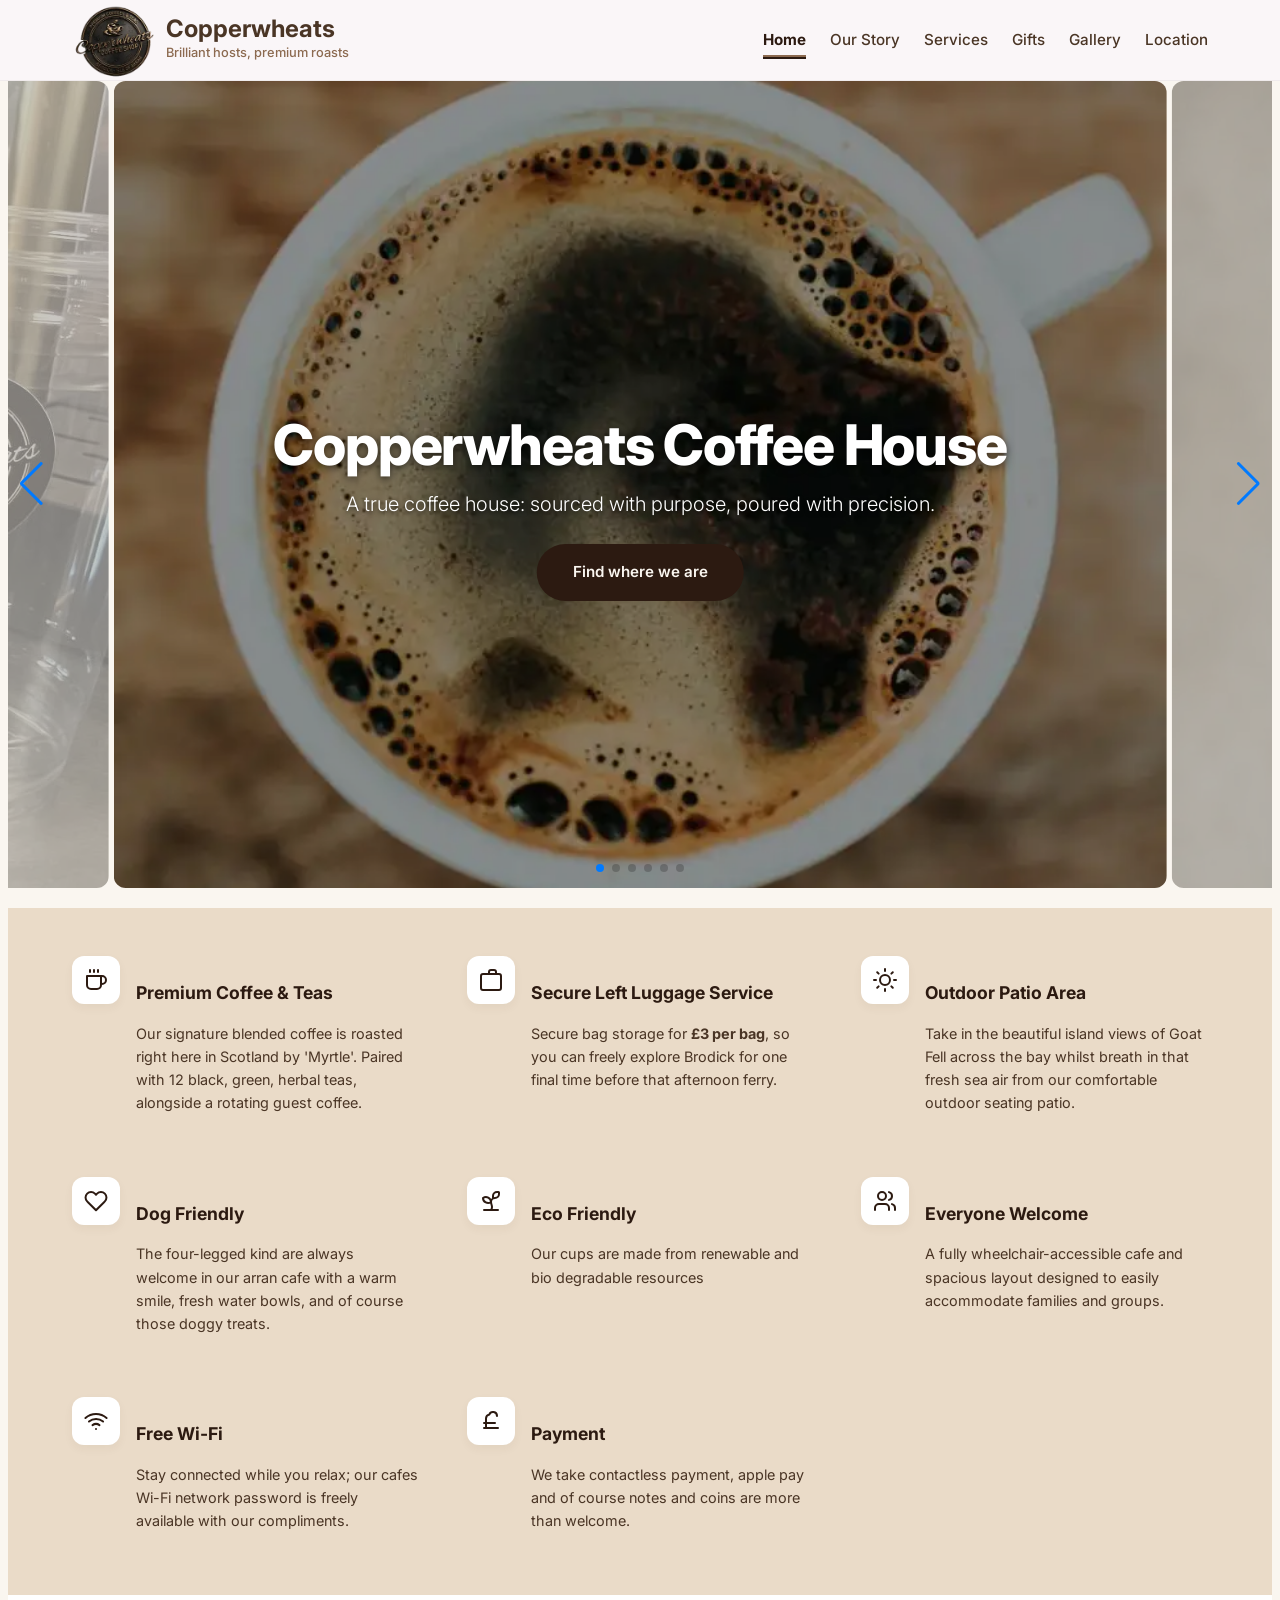
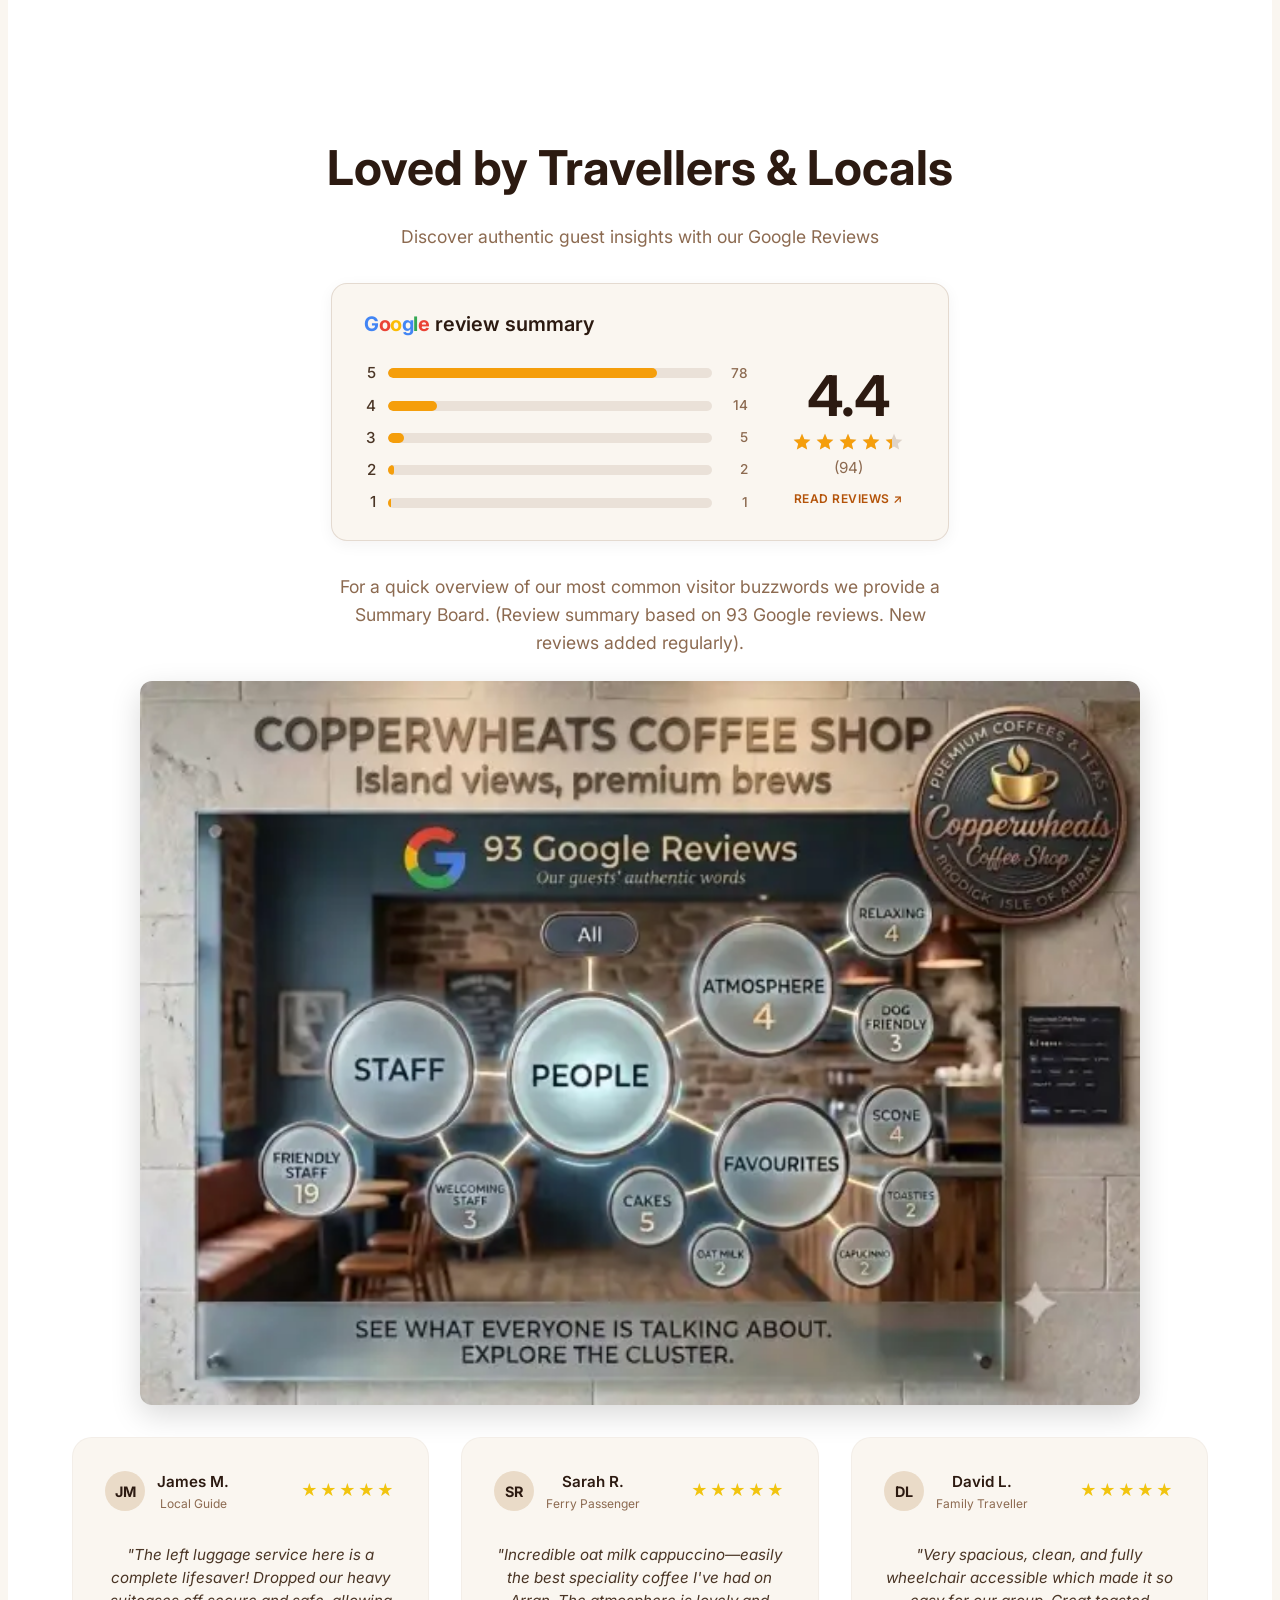
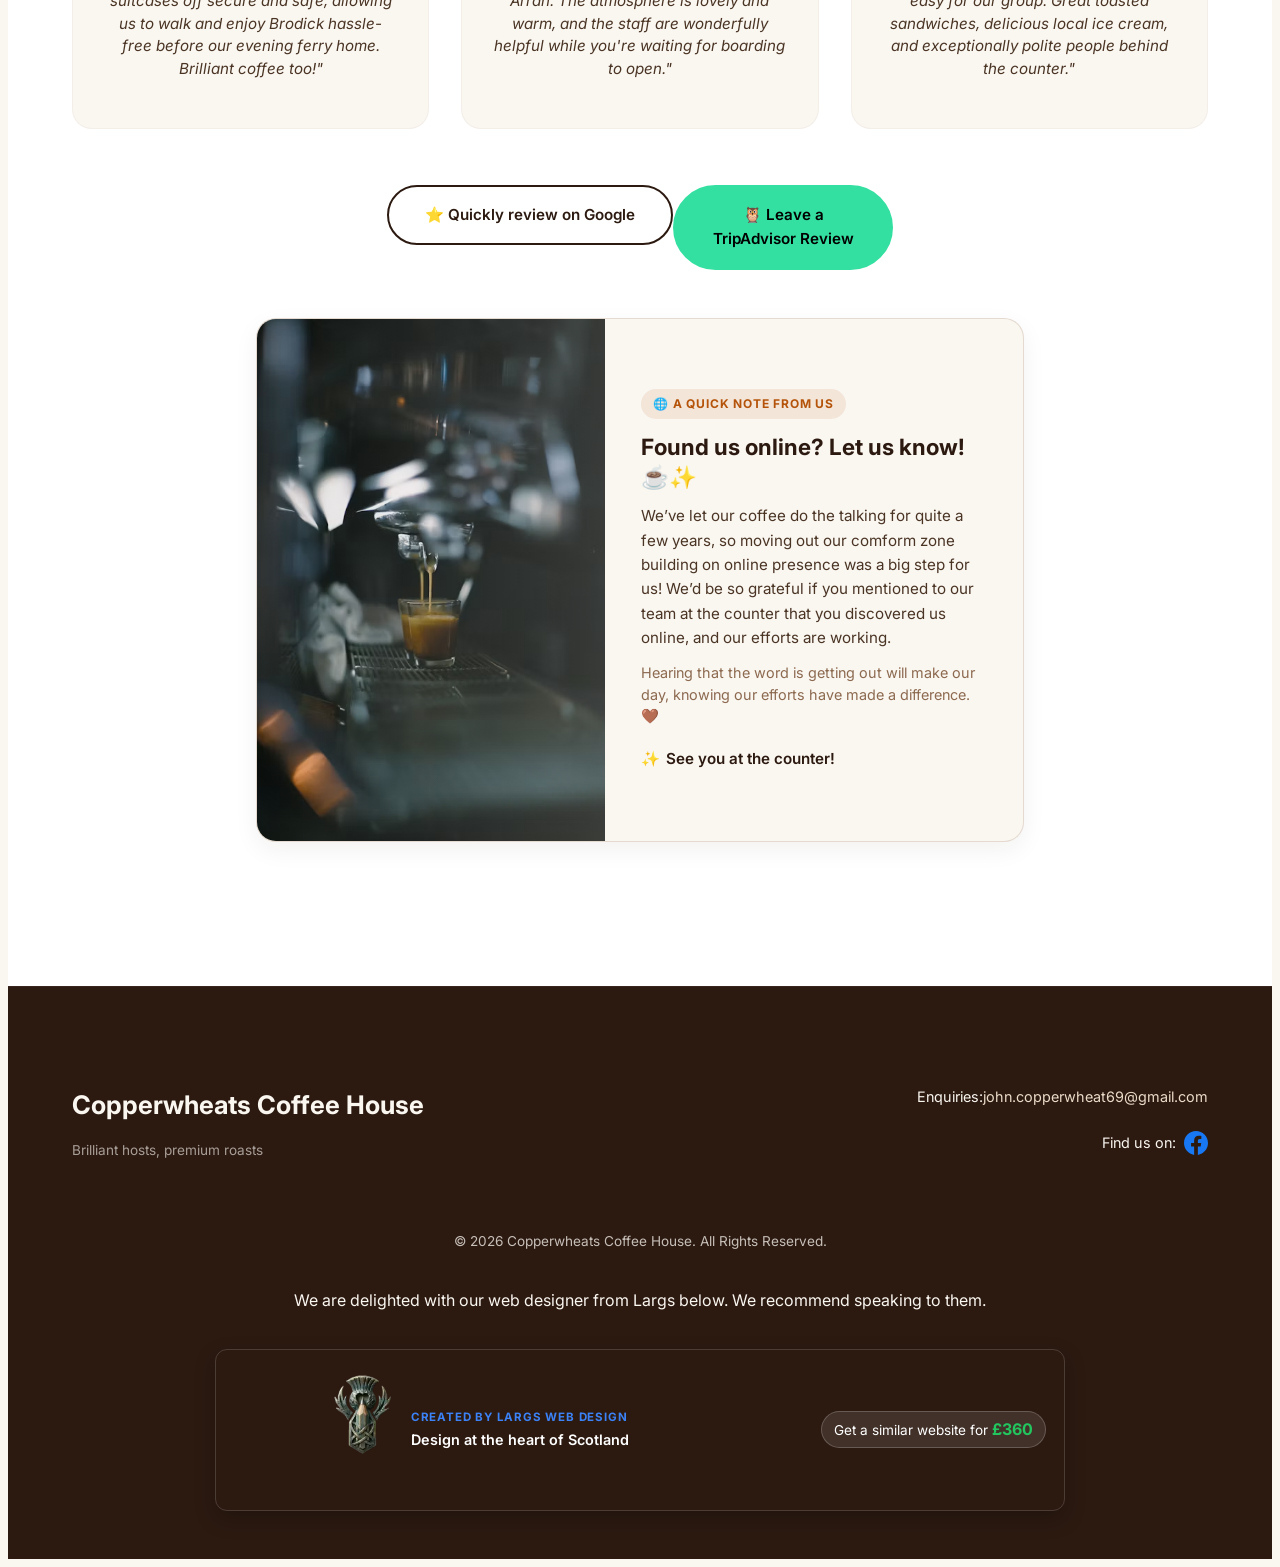
==== commit ae4bdb4b: "Various Updates Removal of the DirectMessaging Form ANoteFromUs Google Reviews Profile" ====
--- a/index.html
+++ b/index.html
@@ -7,8 +7,7 @@
           function gtag(){dataLayer.push(arguments);}
           gtag('js', new Date());
           gtag('config', 'G-T9F1HF99BM');
-        </script><style>.hero-carousel-section[data-astro-cid-lcdefpme]{width:100%;height:70vh;min-height:480px;max-height:650px;padding-top:20px;padding-bottom:20px;position:relative;overflow:hidden}.hero-swiper[data-astro-cid-lcdefpme]{width:100%;height:100%}.swiper-slide[data-astro-cid-lcdefpme]{text-align:center;color:#fff;opacity:.5;background-position:50%;background-size:cover;border-radius:12px;justify-content:center;align-items:center;width:85%;height:100%;transition:transform .3s,opacity .3s;display:flex}.swiper-slide-active[data-astro-cid-lcdefpme]{opacity:1;transform:scale(1)}.hero-content[data-astro-cid-lcdefpme]{max-width:800px;margin:0 auto;padding:0 20px}.hero-title[data-astro-cid-lcdefpme]{text-shadow:0 2px 8px #0009;margin-bottom:.75rem;font-size:clamp(2rem,5vw,3.5rem);font-weight:800;color:#fff!important}.hero-desc[data-astro-cid-lcdefpme]{text-shadow:0 2px 4px #0009;margin-bottom:1.5rem;font-size:clamp(1rem,2vw,1.25rem);color:#fff!important}
-</style><link rel="stylesheet" href="/_astro/BaseLayout.YvO1q3K4.css"><style>[data-astro-transition-scope="astro-znvvpdic-4"] { view-transition-name: site-logo; }@layer astro { ::view-transition-old(site-logo) { 
+        </script><link rel="stylesheet" href="/_astro/BaseLayout.ktLebIsI.css"><link rel="stylesheet" href="/_astro/index.DBu4YFjF.css"><style>[data-astro-transition-scope="astro-znvvpdic-4"] { view-transition-name: site-logo; }@layer astro { ::view-transition-old(site-logo) { 
 	animation-duration: 180ms;
 	animation-timing-function: cubic-bezier(0.76, 0, 0.24, 1);
 	animation-fill-mode: both;
@@ -44,7 +43,7 @@
 	animation-duration: 180ms;
 	animation-timing-function: cubic-bezier(0.76, 0, 0.24, 1);
 	animation-fill-mode: both;
-	animation-name: astroFadeIn; }</style></head><body><!-- Encapsulated Header Component --><!-- GLOBAL HEADER --><header class="header-sticky" data-astro-cid-nen7h5rs><div class="container nav-container" data-astro-cid-nen7h5rs><a href="/" class="brand-logo" data-target="home" style="display: inline-flex !important; align-items: center !important; gap: 55px !important; text-decoration: none !important;" data-astro-cid-nen7h5rs><img data-astro-transition-scope="astro-znvvpdic-4" id="nav-logo-image" src="/logo.webp" alt="Copperwheats Coffee House" title="Copperwheats Coffee House Logo" style="display: block !important; position: static !important; height: 5em; width: auto; object-fit: contain; margin: 0 !important;" data-astro-cid-nen7h5rs><div class="logo-text" style="position: static !important; display: flex !important; flex-direction: column !important;" data-astro-cid-nen7h5rs><span id="lbl-logo-main" data-astro-cid-nen7h5rs>Copperwheats</span><span id="lbl-logo-sub" data-astro-cid-nen7h5rs>Brilliant hosts, premium roasts</span></div></a><!-- Mobile Hamburger Toggle Button --><button id="menu-toggle" aria-label="Toggle Navigation Menu" aria-expanded="false" class="mobile-menu-btn" data-astro-cid-nen7h5rs><span class="bar" data-astro-cid-nen7h5rs></span><span class="bar" data-astro-cid-nen7h5rs></span><span class="bar" data-astro-cid-nen7h5rs></span></button><!-- Navigation Drawer --><div id="nav-wrapper" class="nav-drawer-wrapper" data-astro-cid-nen7h5rs><nav aria-label="Main Navigation" data-astro-cid-c75fxstf><ul class="nav-list" data-astro-cid-c75fxstf><li data-astro-cid-c75fxstf><a href="/" class="nav-link active" aria-current="page" data-astro-cid-c75fxstf>Home</a></li><li data-astro-cid-c75fxstf><a href="/about" class="nav-link" data-astro-cid-c75fxstf>Our Story</a></li><li data-astro-cid-c75fxstf><a href="/services" class="nav-link" data-astro-cid-c75fxstf>Services</a></li><li data-astro-cid-c75fxstf><a href="/gifts" class="nav-link" data-astro-cid-c75fxstf>Gifts</a></li><li data-astro-cid-c75fxstf><a href="/gallery" class="nav-link" data-astro-cid-c75fxstf>Gallery</a></li><li data-astro-cid-c75fxstf><a href="/contact" class="nav-link" data-astro-cid-c75fxstf>Location</a></li></ul></nav></div></div></header><script type="module">function e(){let e=document.getElementById(`menu-toggle`),t=document.getElementById(`nav-wrapper`);!e||!t||(e.onclick=()=>{let n=e.getAttribute(`aria-expanded`)===`true`;e.setAttribute(`aria-expanded`,(!n).toString()),t.classList.toggle(`is-open`),e.classList.toggle(`is-active`)})}document.addEventListener(`astro:page-load`,e);</script><!-- PAGE MAIN CONTENT --><main><main data-astro-cid-lcdefpme><!-- HERO CAROUSEL SECTION --><section class="hero-carousel-section" data-astro-cid-lcdefpme><!-- <div class="nav-buffer"></div> --><div class="swiper hero-swiper" data-swiper-config="{&quot;effect&quot;:&quot;slide&quot;,&quot;centeredSlides&quot;:false,&quot;paginationType&quot;:&quot;bullets&quot;,&quot;autoplay&quot;:true,&quot;autoplayDelay&quot;:7000,&quot;loop&quot;:true,&quot;speed&quot;:1000,&quot;showNavigation&quot;:true,&quot;showPagination&quot;:true,&quot;breakpoints&quot;:{&quot;320&quot;:{&quot;slidesPerView&quot;:1.2,&quot;spaceBetween&quot;:3,&quot;centeredSlides&quot;:true},&quot;768&quot;:{&quot;slidesPerView&quot;:1.2,&quot;spaceBetween&quot;:3,&quot;centeredSlides&quot;:false},&quot;1024&quot;:{&quot;slidesPerView&quot;:1.2,&quot;spaceBetween&quot;:5,&quot;centeredSlides&quot;:true}}}" data-astro-cid-lcdefpme><div class="swiper-wrapper" data-astro-cid-lcdefpme><div class="swiper-slide" style="background-image: linear-gradient(rgba(0,0,0,0.4), rgba(0,0,0,0.4)), url('/images/CoffeeCup.webp');" data-astro-cid-lcdefpme><div class="hero-content" data-astro-cid-lcdefpme><h1 class="hero-title" data-astro-cid-lcdefpme>Copperwheats Coffee House</h1><p class="hero-desc" data-astro-cid-lcdefpme>A true coffee house: sourced with purpose, poured with precision.</p><a href="/contact" class="btn btn-primary" data-astro-cid-lcdefpme>Find where we are</a></div></div><div class="swiper-slide" style="background-image: linear-gradient(rgba(0,0,0,0.4), rgba(0,0,0,0.4)), url('/images/SeveralCoffeeCups.webp');" data-astro-cid-lcdefpme><div class="hero-content" data-astro-cid-lcdefpme><h1 class="hero-title" data-astro-cid-lcdefpme>We&#39;ll have your favourite!</h1><p class="hero-desc" data-astro-cid-lcdefpme>Cappuccino, Latte, Flat White, Mocha, Espresso, Iced Coffee, Guest coffee, and 12 brands of tea, including green and herbal.</p></div></div><div class="swiper-slide" style="background-image: linear-gradient(rgba(0,0,0,0.4), rgba(0,0,0,0.4)), url('/images/FerryViewAtCopperwheats2.webp');" data-astro-cid-lcdefpme><div class="hero-content" data-astro-cid-lcdefpme><h1 class="hero-title" data-astro-cid-lcdefpme>Conveniently located by the Brodick Ferry Terminal</h1><p class="hero-desc" data-astro-cid-lcdefpme>The perfect spot to wait for the ferry before departure, or the bus to start your journey.</p><a href="/gallery" class="btn btn-primary" data-astro-cid-lcdefpme>See Our Gallery</a></div></div><div class="swiper-slide" style="background-image: linear-gradient(rgba(0,0,0,0.4), rgba(0,0,0,0.4)), url('/images/LeftLugguageOnTable.webp');" data-astro-cid-lcdefpme><div class="hero-content" data-astro-cid-lcdefpme><h1 class="hero-title" data-astro-cid-lcdefpme>Left Luggage Service</h1><p class="hero-desc" data-astro-cid-lcdefpme>Only £3 per bag!</p><a href="/services" class="btn btn-primary" data-astro-cid-lcdefpme>Our Services</a></div></div><div class="swiper-slide" style="background-image: linear-gradient(rgba(0,0,0,0.4), rgba(0,0,0,0.4)), url('/images/SconesBefore7.webp');" data-astro-cid-lcdefpme><div class="hero-content" data-astro-cid-lcdefpme><h1 class="hero-title" data-astro-cid-lcdefpme>Freshly Home Baked Goods</h1><p class="hero-desc" data-astro-cid-lcdefpme>See our scones bake in a second!</p><a href="/services" class="btn btn-primary" data-astro-cid-lcdefpme>Bake Me!</a></div></div><div class="swiper-slide" style="background-image: linear-gradient(rgba(0,0,0,0.4), rgba(0,0,0,0.4)), url('/images/CopperwheatsCoffeeCups.webp');" data-astro-cid-lcdefpme><div class="hero-content" data-astro-cid-lcdefpme><h1 class="hero-title" data-astro-cid-lcdefpme>Bio degradable and compostable Cups</h1><p class="hero-desc" data-astro-cid-lcdefpme>Greatest threat to our planet is the belief that someone else will save it.</p></div></div></div><!-- Controls --><div class="swiper-pagination" data-astro-cid-lcdefpme></div><div class="swiper-button-prev" data-astro-cid-lcdefpme></div><div class="swiper-button-next" data-astro-cid-lcdefpme></div></div></section><!------------------------------><!-- QUICK HIGHLIGHTS SECTION --><!------------------------------><section class="quick-highlights" data-astro-cid-lcdefpme><div class="container" data-astro-cid-lcdefpme><div class="highlights-grid" data-astro-cid-lcdefpme><div class="highlight-item" data-astro-cid-lcdefpme><div class="highlight-icon" data-astro-cid-lcdefpme><svg width="24" height="24" viewBox="0 0 24 24" fill="none" stroke="currentColor" stroke-width="2" stroke-linecap="round" stroke-linejoin="round"><path d="M17 8h1a4 4 0 1 1 0 8h-1"></path><path d="M3 8h14v9a4 4 0 0 1-4 4H7a4 4 0 0 1-4-4Z"></path><line x1="6" y1="2" x2="6" y2="4"></line><line x1="10" y1="2" x2="10" y2="4"></line><line x1="14" y1="2" x2="14" y2="4"></line></svg></div><div class="highlight-text" data-astro-cid-lcdefpme><h4 data-astro-cid-lcdefpme>Premium Coffee &amp; Teas</h4><p data-astro-cid-lcdefpme>Our signature blended coffee is roasted right here in Scotland by 'Myrtle'. Paired with 12 black, green, herbal teas, alongside a rotating guest coffee.</p></div></div><div class="highlight-item" data-astro-cid-lcdefpme><div class="highlight-icon" data-astro-cid-lcdefpme><svg width="24" height="24" viewBox="0 0 24 24" fill="none" stroke="currentColor" stroke-width="2" stroke-linecap="round" stroke-linejoin="round"><path d="M22 20V8a2 2 0 0 0-2-2h-3V4a2 2 0 0 0-2-2h-3a2 2 0 0 0-2 2v2H4a2 2 0 0 0-2 2v12a2 2 0 0 0 2 2h16a2 2 0 0 0 2-2z"></path><path d="M7 6h10"></path></svg></div><div class="highlight-text" data-astro-cid-lcdefpme><h4 data-astro-cid-lcdefpme>Secure Left Luggage Service</h4><p data-astro-cid-lcdefpme>Secure bag storage for <b>£3 per bag</b>, so you can freely explore Brodick for one final time before that afternoon ferry.</p></div></div><div class="highlight-item" data-astro-cid-lcdefpme><div class="highlight-icon" data-astro-cid-lcdefpme><svg width="24" height="24" viewBox="0 0 24 24" fill="none" stroke="currentColor" stroke-width="2" stroke-linecap="round" stroke-linejoin="round"><circle cx="12" cy="12" r="5"></circle><line x1="12" y1="1" x2="12" y2="3"></line><line x1="12" y1="21" x2="12" y2="23"></line><line x1="4.22" y1="4.22" x2="5.64" y2="5.64"></line><line x1="18.36" y1="18.36" x2="19.78" y2="19.78"></line><line x1="1" y1="12" x2="3" y2="12"></line><line x1="21" y1="12" x2="23" y2="12"></line><line x1="4.22" y1="19.78" x2="5.64" y2="18.36"></line><line x1="18.36" y1="5.64" x2="19.78" y2="4.22"></line></svg></div><div class="highlight-text" data-astro-cid-lcdefpme><h4 data-astro-cid-lcdefpme>Outdoor Patio Area</h4><p data-astro-cid-lcdefpme>Take in the beautiful island views of Goat Fell across the bay whilst breath in that fresh sea air from our comfortable outdoor seating patio.</p></div></div><div class="highlight-item" data-astro-cid-lcdefpme><div class="highlight-icon" data-astro-cid-lcdefpme><svg width="24" height="24" viewBox="0 0 24 24" fill="none" stroke="currentColor" stroke-width="2" stroke-linecap="round" stroke-linejoin="round"><path d="M20.84 4.61a5.5 5.5 0 0 0-7.78 0L12 5.67l-1.06-1.06a5.5 5.5 0 0 0-7.78 7.78l1.06 1.06L12 21.23l7.78-7.78 1.06-1.06a5.5 5.5 0 0 0 0-7.78z"></path></svg></div><div class="highlight-text" data-astro-cid-lcdefpme><h4 data-astro-cid-lcdefpme>Dog Friendly</h4><p data-astro-cid-lcdefpme>The four-legged kind are always welcome in our arran cafe with a warm smile, fresh water bowls, and of course those doggy treats.</p></div></div><div class="highlight-item" data-astro-cid-lcdefpme><div class="highlight-icon" data-astro-cid-lcdefpme><svg xmlns="http://www.w3.org/2000/svg" width="24" height="24" viewBox="0 0 24 24" fill="none" stroke="currentColor" stroke-width="2" stroke-linecap="round" stroke-linejoin="round"><path d="M14 9.536V7a4 4 0 0 1 4-4h1.5a.5.5 0 0 1 .5.5V5a4 4 0 0 1-4 4 4 4 0 0 0-4 4c0 2 1 3 1 5a5 5 0 0 1-1 3"/><path d="M4 9a5 5 0 0 1 8 4 5 5 0 0 1-8-4"/><path d="M5 21h14"/></svg></div><div class="highlight-text" data-astro-cid-lcdefpme><h4 data-astro-cid-lcdefpme>Eco Friendly</h4><p data-astro-cid-lcdefpme>Our cups are made from renewable and bio degradable resources</p></div></div><div class="highlight-item" data-astro-cid-lcdefpme><div class="highlight-icon" data-astro-cid-lcdefpme><svg width="24" height="24" viewBox="0 0 24 24" fill="none" stroke="currentColor" stroke-width="2" stroke-linecap="round" stroke-linejoin="round"><path d="M16 21v-2a4 4 0 0 0-4-4H6a4 4 0 0 0-4 4v2"></path><circle cx="9" cy="7" r="4"></circle><path d="M22 21v-2a4 4 0 0 0-3-3.87"></path><path d="M16 3.13a4 4 0 0 1 0 7.75"></path></svg></div><div class="highlight-text" data-astro-cid-lcdefpme><h4 data-astro-cid-lcdefpme>Everyone Welcome</h4><p data-astro-cid-lcdefpme>A fully wheelchair-accessible cafe and spacious layout designed to easily accommodate families and groups.</p></div></div><div class="highlight-item" data-astro-cid-lcdefpme><div class="highlight-icon" data-astro-cid-lcdefpme><svg width="24" height="24" viewBox="0 0 24 24" fill="none" stroke="currentColor" stroke-width="2" stroke-linecap="round" stroke-linejoin="round"><path d="M5 12.55a11 11 0 0 1 14.08 0"></path><path d="M1.42 9a16 16 0 0 1 21.16 0"></path><path d="M8.53 16.11a6 6 0 0 1 6.94 0"></path><line x1="12" y1="20" x2="12.01" y2="20"></line></svg></div><div class="highlight-text" data-astro-cid-lcdefpme><h4 data-astro-cid-lcdefpme>Free Wi-Fi</h4><p data-astro-cid-lcdefpme>Stay connected while you relax; our cafes Wi-Fi network password is freely available with our compliments.</p></div></div><div class="highlight-item" data-astro-cid-lcdefpme><div class="highlight-icon" data-astro-cid-lcdefpme><svg width="24" height="24" viewBox="0 0 24 24" fill="none" stroke="currentColor" stroke-width="2" stroke-linecap="round" stroke-linejoin="round"><path d="M18 7a4 4 0 0 0-7.75-1.38A4 4 0 0 0 7 9.5V19h11" /><path d="M5 14h11" /><path d="M5 19h14" /></svg></div><div class="highlight-text" data-astro-cid-lcdefpme><h4 data-astro-cid-lcdefpme>Payment</h4><p data-astro-cid-lcdefpme>We take contactless payment, apple pay and of course notes and coins are more than welcome.</p></div></div></div></div></section><!-------------------------------><!----- REVIEWS SECTION ---------><!-------------------------------><section class="reviews-section" data-astro-cid-lcdefpme><div class="container text-center" data-astro-cid-lcdefpme><!-- Google Summary Badge --><div class="google-summary-badge" data-astro-cid-lcdefpme><svg class="google-g-icon" viewBox="0 0 24 24" width="24" height="24" xmlns="http://www.w3.org/2000/svg" data-astro-cid-lcdefpme><path d="M22.56 12.25c0-.78-.07-1.53-.2-2.25H12v4.26h5.92c-.26 1.37-1.04 2.53-2.21 3.31v2.77h3.57c2.08-1.92 3.28-4.74 3.28-8.09z" fill="#4285F4" data-astro-cid-lcdefpme></path><path d="M12 23c2.97 0 5.46-.98 7.28-2.66l-3.57-2.77c-.98.66-2.23 1.06-3.71 1.06-2.86 0-5.29-1.93-6.16-4.53H2.18v2.84C3.99 20.53 7.7 23 12 23z" fill="#34A853" data-astro-cid-lcdefpme></path><path d="M5.84 14.09c-.22-.66-.35-1.36-.35-2.09s.13-1.43.35-2.09V7.06H2.18C1.43 8.55 1 10.22 1 12s.43 3.45 1.18 4.94l2.85-2.22.81-.63z" fill="#FBBC05" data-astro-cid-lcdefpme></path><path d="M12 5.38c1.62 0 3.06.56 4.21 1.64l3.15-3.15C17.45 2.09 14.97 1 12 1 7.7 1 3.99 3.47 2.18 7.06l3.66 2.84c.87-2.6 3.3-4.52 6.16-4.52z" fill="#EA4335" data-astro-cid-lcdefpme></path></svg><span class="reviews-rating-stars" data-astro-cid-lcdefpme>★★★★★</span><a href="https://search.google.com/local/reviews?placeid=ChIJsR7E-07viUgRKh1IqQQ9mAc" id="link-google-reviews-home" target="_blank" rel="noopener noreferrer" data-astro-cid-lcdefpme><strong id="lbl-review-score" data-astro-cid-lcdefpme>4.4 / 5.0 Rating (93)</strong></a></div><!-- Section Title & Subtitle --><h2 class="section-title" id="lbl-review-title" data-astro-cid-lcdefpme>Loved by Travellers &amp; Locals</h2><p class="section-subtitle" id="lbl-review-subtitle" style="margin-bottom: 1.5rem !important;" data-astro-cid-lcdefpme>Discover authentic guest insights with our Google Reviews</p><!-- Optional Google Summary Board Feature --><div class="section-google-summary" style="width: 100%; padding: 0 !important; text-align: center;" data-astro-cid-lcdefpme><div class="google-summary-board" style="margin: 0 auto 1.5rem auto !important; max-width: 1000px !important; width: 90% !important;" data-astro-cid-lcdefpme><p class="section-subtitle" id="lbl-summary-board-text" style="margin-top: 0 !important; margin-bottom: 1.5rem !important;" data-astro-cid-lcdefpme>For a quick overview of our most common visitor buzzwords we provide a Summary Board</p><img src="/images/GoogleReviews_SummaryBoard.webp" alt="Google Review Summary Board" title="Google Review Summary Board" loading="lazy" decoding="async" style="display: block !important; width: 100% !important; height: auto !important; border-radius: 12px !important; box-shadow: 0 10px 30px rgba(0,0,0,0.15) !important; object-fit: cover !important;" data-astro-cid-lcdefpme></div></div><!-- Dynamic Review Cards Grid --><div class="reviews-grid" id="container-reviews" data-astro-cid-lcdefpme><div class="review-card" data-astro-cid-lcdefpme><div class="review-header" data-astro-cid-lcdefpme><div class="reviewer-info" data-astro-cid-lcdefpme><div class="reviewer-avatar" data-astro-cid-lcdefpme>JM</div><div data-astro-cid-lcdefpme><div class="reviewer-name" data-astro-cid-lcdefpme>James M.</div><div class="reviewer-meta" data-astro-cid-lcdefpme>Local Guide</div></div></div><span class="reviews-rating-stars" data-astro-cid-lcdefpme>★★★★★</span></div><p class="review-text" data-astro-cid-lcdefpme>&quot;The left luggage service here is a complete lifesaver! Dropped our heavy suitcases off secure and safe, allowing us to walk and enjoy Brodick hassle-free before our evening ferry home. Brilliant coffee too!&quot;</p></div><div class="review-card" data-astro-cid-lcdefpme><div class="review-header" data-astro-cid-lcdefpme><div class="reviewer-info" data-astro-cid-lcdefpme><div class="reviewer-avatar" data-astro-cid-lcdefpme>SR</div><div data-astro-cid-lcdefpme><div class="reviewer-name" data-astro-cid-lcdefpme>Sarah R.</div><div class="reviewer-meta" data-astro-cid-lcdefpme>Ferry Passenger</div></div></div><span class="reviews-rating-stars" data-astro-cid-lcdefpme>★★★★★</span></div><p class="review-text" data-astro-cid-lcdefpme>&quot;Incredible oat milk cappuccino—easily the best speciality coffee I&#39;ve had on Arran. The atmosphere is lovely and warm, and the staff are wonderfully helpful while you&#39;re waiting for boarding to open.&quot;</p></div><div class="review-card" data-astro-cid-lcdefpme><div class="review-header" data-astro-cid-lcdefpme><div class="reviewer-info" data-astro-cid-lcdefpme><div class="reviewer-avatar" data-astro-cid-lcdefpme>DL</div><div data-astro-cid-lcdefpme><div class="reviewer-name" data-astro-cid-lcdefpme>David L.</div><div class="reviewer-meta" data-astro-cid-lcdefpme>Family Traveller</div></div></div><span class="reviews-rating-stars" data-astro-cid-lcdefpme>★★★★★</span></div><p class="review-text" data-astro-cid-lcdefpme>&quot;Very spacious, clean, and fully wheelchair accessible which made it so easy for our group. Great toasted sandwiches, delicious local ice cream, and exceptionally polite people behind the counter.&quot;</p></div></div><!-- Review Action Buttons --><div id="wrapper-reviews-home" style="margin-top: 3rem; text-align: center;" data-astro-cid-lcdefpme><a href="https://search.google.com/local/writereview?placeid=ChIJsR7E-07viUgRKh1IqQQ9mAc" id="btn-google-review-home" class="btn btn-secondary" target="_blank" rel="noopener noreferrer" style="display: inline-flex; align-items: center; gap: 0.5rem;" data-astro-cid-lcdefpme>⭐ Quickly review on Google</a><a href="https://www.tripadvisor.co.uk/Restaurant_Review-g551754-d3649538-Reviews-Copperwheat_Coffee_House-Brodick_Isle_of_Arran_Scotland.html" id="btn-tripadvisor-review-home" class="btn btn-secondary" target="_blank" rel="noopener noreferrer" style="margin-top: 0.5rem; display: inline-flex; align-items: center; justify-content: center; gap: 0.5rem; width: 100%; max-width: 220px; margin-left: auto; margin-right: auto; background-color: #34E0A1; border-color: #34E0A1; color: #000000;" data-astro-cid-lcdefpme>🦉 Leave a TripAdvisor Review</a></div></div></section></main></main><!-- GLOBAL FOOTER --><footer class="footer"><div class="container"><!-- Client Footer Section --><div class="footer-grid"><div class="footer-brand"><h4 id="lbl-footer-name">Copperwheats Coffee House</h4><p id="lbl-footer-tagline">Brilliant hosts, premium roasts</p></div><div class="footer-meta"><p>Enquiries:<a href="mailto:john.copperwheat69@gmail.com" id="lbl-footer-email-link">john.copperwheat69@gmail.com</a></p><div class="social-links"><span>Find us on:</span><a href="https://www.facebook.com/Copperwheats" target="_blank" rel="noopener noreferrer" aria-label="Visit Copperwheats on Facebook"><svg xmlns="http://www.w3.org/2000/svg" width="24" height="24" viewBox="0 0 24 24" fill="#1877F2"><path d="M24 12.073c0-6.627-5.373-12-12-12s-12 5.373-12 12c0 5.99 4.388 10.954 10.125 11.854v-8.385H7.078v-3.47h3.047V9.43c0-3.007 1.792-4.669 4.533-4.669 1.312 0 2.686.235 2.686.235v2.953H15.83c-1.491 0-1.956.925-1.956 1.874v2.25h3.328l-.532 3.47h-2.796v8.385C19.612 23.027 24 18.062 24 12.073z"></path></svg></a></div></div></div><!-- Largs Web Design Ad Banner & Copyright Section --><div class="footer-ad-container" id="lbl-footer-copyright"><div class="footer-copyright-text">&copy; 2026 Copperwheats Coffee House. All Rights Reserved.</div><p>We are delighted with our web designer from Largs below. We recommend speaking to them.</p><div class="largs-ad-banner"><a href="https://www.largswebdesign.co.uk" target="_blank" rel="noopener noreferrer" class="largs-ad-link"><!-- Largs Web Design Logo --><img src="/images/largs-web-design-logo.webp" alt="Largs Web Design Logo" class="largs-logo"><div class="largs-ad-text"><span class="largs-tag">Created by Largs Web Design</span><span class="largs-title">Design at the heart of Scotland</span></div><div class="largs-action-group"><div class="largs-price-tag">Get a similar website for <strong>£360</strong></div></div></a></div></div></div></footer><!-- Pinned floating call button --><a id="floating-cta-button" href="https://www.google.com/maps/dir/?api=1&amp;destination=Copperwheats%20Coffee%20House&amp;destination_place_id=ChIJsR7E-07viUgRKh1IqQQ9mAc" class="floating-cta-btn hide-at-top" target="_blank" rel="noopener noreferrer" style="--btn-bg: #4A3525; --btn-hover: #8C6A50; --btn-opacity: 0.5;" data-astro-cid-67ubvuye><svg class="directions-icon" viewBox="0 0 24 24" width="20" height="20" fill="currentColor" data-astro-cid-67ubvuye><path d="M22.43 10.59l-9.01-9.01c-.78-.78-2.05-.78-2.83 0l-9.01 9.01c-.78.78-.78 2.05 0 2.83l9.01 9.01c.78.78 2.05.78 2.83 0l9.01-9.01c.79-.78.79-2.05 0-2.83zm-8.93 2.91v-2.5h-4v3h-2v-4c0-.55.45-1 1-1h5v-2.5l3.5 3.5-3.5 3.5z" data-astro-cid-67ubvuye></path></svg><span data-astro-cid-67ubvuye>Get Directions</span></a><script type="module">var e=document.getElementById(`floating-cta-button`);e&&window.addEventListener(`scroll`,()=>{window.scrollY<120?e.classList.add(`is-hidden`):e.classList.remove(`is-hidden`)},{passive:!0});</script></body></html><!-- SWIPER CSS & JS CDN IMPORTS --><link rel="stylesheet" href="https://cdn.jsdelivr.net/npm/swiper@11/swiper-bundle.min.css"><script src="https://cdn.jsdelivr.net/npm/swiper@11/swiper-bundle.min.js"></script><!-- SWIPER INITIALIZATION SCRIPT --><script>
+	animation-name: astroFadeIn; }</style></head><body><!-- Encapsulated Header Component --><!-- GLOBAL HEADER --><header class="header-sticky" data-astro-cid-nen7h5rs><div class="container nav-container" data-astro-cid-nen7h5rs><a href="/" class="brand-logo" data-target="home" style="display: inline-flex !important; align-items: center !important; gap: 55px !important; text-decoration: none !important;" data-astro-cid-nen7h5rs><img data-astro-transition-scope="astro-znvvpdic-4" id="nav-logo-image" src="/logo.webp" alt="Copperwheats Coffee House" title="Copperwheats Coffee House Logo" style="display: block !important; position: static !important; height: 5em; width: auto; object-fit: contain; margin: 0 !important;" data-astro-cid-nen7h5rs><div class="logo-text" style="position: static !important; display: flex !important; flex-direction: column !important;" data-astro-cid-nen7h5rs><span id="lbl-logo-main" data-astro-cid-nen7h5rs>Copperwheats</span><span id="lbl-logo-sub" data-astro-cid-nen7h5rs>Brilliant hosts, premium roasts</span></div></a><!-- Mobile Hamburger Toggle Button --><button id="menu-toggle" aria-label="Toggle Navigation Menu" aria-expanded="false" class="mobile-menu-btn" data-astro-cid-nen7h5rs><span class="bar" data-astro-cid-nen7h5rs></span><span class="bar" data-astro-cid-nen7h5rs></span><span class="bar" data-astro-cid-nen7h5rs></span></button><!-- Navigation Drawer --><div id="nav-wrapper" class="nav-drawer-wrapper" data-astro-cid-nen7h5rs><nav aria-label="Main Navigation" data-astro-cid-c75fxstf><ul class="nav-list" data-astro-cid-c75fxstf><li data-astro-cid-c75fxstf><a href="/" class="nav-link active" aria-current="page" data-astro-cid-c75fxstf>Home</a></li><li data-astro-cid-c75fxstf><a href="/about" class="nav-link" data-astro-cid-c75fxstf>Our Story</a></li><li data-astro-cid-c75fxstf><a href="/services" class="nav-link" data-astro-cid-c75fxstf>Services</a></li><li data-astro-cid-c75fxstf><a href="/gifts" class="nav-link" data-astro-cid-c75fxstf>Gifts</a></li><li data-astro-cid-c75fxstf><a href="/gallery" class="nav-link" data-astro-cid-c75fxstf>Gallery</a></li><li data-astro-cid-c75fxstf><a href="/contact" class="nav-link" data-astro-cid-c75fxstf>Location</a></li></ul></nav></div></div></header><script type="module">function e(){let e=document.getElementById(`menu-toggle`),t=document.getElementById(`nav-wrapper`);e&&t&&(e.onclick=()=>{let n=e.getAttribute(`aria-expanded`)===`true`;e.setAttribute(`aria-expanded`,(!n).toString()),t.classList.toggle(`is-open`),e.classList.toggle(`is-active`)})}document.addEventListener(`astro:page-load`,e);</script><!-- PAGE MAIN CONTENT --><main><main data-astro-cid-lcdefpme><!-- HERO CAROUSEL SECTION --><section class="hero-carousel-section" data-astro-cid-lcdefpme><!-- <div class="nav-buffer"></div> --><div class="swiper hero-swiper" data-swiper-config="{&quot;effect&quot;:&quot;slide&quot;,&quot;centeredSlides&quot;:false,&quot;paginationType&quot;:&quot;bullets&quot;,&quot;autoplay&quot;:true,&quot;autoplayDelay&quot;:7000,&quot;loop&quot;:true,&quot;speed&quot;:1000,&quot;showNavigation&quot;:true,&quot;showPagination&quot;:true,&quot;breakpoints&quot;:{&quot;320&quot;:{&quot;slidesPerView&quot;:1.2,&quot;spaceBetween&quot;:3,&quot;centeredSlides&quot;:true},&quot;768&quot;:{&quot;slidesPerView&quot;:1.2,&quot;spaceBetween&quot;:3,&quot;centeredSlides&quot;:false},&quot;1024&quot;:{&quot;slidesPerView&quot;:1.2,&quot;spaceBetween&quot;:5,&quot;centeredSlides&quot;:true}}}" data-astro-cid-lcdefpme><div class="swiper-wrapper" data-astro-cid-lcdefpme><div class="swiper-slide" style="background-image: linear-gradient(rgba(0,0,0,0.4), rgba(0,0,0,0.4)), url('/images/CoffeeCup.webp');" data-astro-cid-lcdefpme><div class="hero-content" data-astro-cid-lcdefpme><h1 class="hero-title" data-astro-cid-lcdefpme>Copperwheats Coffee House</h1><p class="hero-desc" data-astro-cid-lcdefpme>A true coffee house: sourced with purpose, poured with precision.</p><a href="/contact" class="btn btn-primary" data-astro-cid-lcdefpme>Find where we are</a></div></div><div class="swiper-slide" style="background-image: linear-gradient(rgba(0,0,0,0.4), rgba(0,0,0,0.4)), url('/images/SeveralCoffeeCups.webp');" data-astro-cid-lcdefpme><div class="hero-content" data-astro-cid-lcdefpme><h1 class="hero-title" data-astro-cid-lcdefpme>We&#39;ll have your favourite!</h1><p class="hero-desc" data-astro-cid-lcdefpme>Cappuccino, Latte, Americano, Flat White, Mocha, Espresso, Iced Coffee, Hot Chocolate, Guest coffee, and 12 brands of tea, including green and herbal.</p></div></div><div class="swiper-slide" style="background-image: linear-gradient(rgba(0,0,0,0.4), rgba(0,0,0,0.4)), url('/images/FerryViewAtCopperwheats2.webp');" data-astro-cid-lcdefpme><div class="hero-content" data-astro-cid-lcdefpme><h1 class="hero-title" data-astro-cid-lcdefpme>Conveniently located by the Brodick Ferry Terminal</h1><p class="hero-desc" data-astro-cid-lcdefpme>The perfect spot to wait for the ferry before departure, or the bus to start your journey.</p><a href="/gallery" class="btn btn-primary" data-astro-cid-lcdefpme>See Our Gallery</a></div></div><div class="swiper-slide" style="background-image: linear-gradient(rgba(0,0,0,0.4), rgba(0,0,0,0.4)), url('/images/LeftLugguageOnTable.webp');" data-astro-cid-lcdefpme><div class="hero-content" data-astro-cid-lcdefpme><h1 class="hero-title" data-astro-cid-lcdefpme>Left Luggage Service</h1><p class="hero-desc" data-astro-cid-lcdefpme>Only £3 per bag!</p><a href="/services" class="btn btn-primary" data-astro-cid-lcdefpme>Our Services</a></div></div><div class="swiper-slide" style="background-image: linear-gradient(rgba(0,0,0,0.4), rgba(0,0,0,0.4)), url('/images/SconesBefore7.webp');" data-astro-cid-lcdefpme><div class="hero-content" data-astro-cid-lcdefpme><h1 class="hero-title" data-astro-cid-lcdefpme>Freshly Home Baked Goods</h1><p class="hero-desc" data-astro-cid-lcdefpme>See our scones bake in a second!</p><a href="/services" class="btn btn-primary" data-astro-cid-lcdefpme>Bake Me!</a></div></div><div class="swiper-slide" style="background-image: linear-gradient(rgba(0,0,0,0.4), rgba(0,0,0,0.4)), url('/images/CopperwheatsCoffeeCups.webp');" data-astro-cid-lcdefpme><div class="hero-content" data-astro-cid-lcdefpme><h1 class="hero-title" data-astro-cid-lcdefpme>Bio degradable and compostable Cups</h1><p class="hero-desc" data-astro-cid-lcdefpme>Greatest threat to our planet is the belief that someone else will save it.</p></div></div></div><!-- Controls --><div class="swiper-pagination" data-astro-cid-lcdefpme></div><div class="swiper-button-prev" data-astro-cid-lcdefpme></div><div class="swiper-button-next" data-astro-cid-lcdefpme></div></div></section><!------------------------------><!-- QUICK HIGHLIGHTS SECTION --><!------------------------------><section class="quick-highlights" data-astro-cid-lcdefpme><div class="container" data-astro-cid-lcdefpme><div class="highlights-grid" data-astro-cid-lcdefpme><div class="highlight-item" data-astro-cid-lcdefpme><div class="highlight-icon" data-astro-cid-lcdefpme><svg width="24" height="24" viewBox="0 0 24 24" fill="none" stroke="currentColor" stroke-width="2" stroke-linecap="round" stroke-linejoin="round"><path d="M17 8h1a4 4 0 1 1 0 8h-1"></path><path d="M3 8h14v9a4 4 0 0 1-4 4H7a4 4 0 0 1-4-4Z"></path><line x1="6" y1="2" x2="6" y2="4"></line><line x1="10" y1="2" x2="10" y2="4"></line><line x1="14" y1="2" x2="14" y2="4"></line></svg></div><div class="highlight-text" data-astro-cid-lcdefpme><h4 data-astro-cid-lcdefpme>Premium Coffee &amp; Teas</h4><p data-astro-cid-lcdefpme>Our signature blended coffee is roasted right here in Scotland by 'Myrtle'. Paired with 12 black, green, herbal teas, alongside a rotating guest coffee.</p></div></div><div class="highlight-item" data-astro-cid-lcdefpme><div class="highlight-icon" data-astro-cid-lcdefpme><svg width="24" height="24" viewBox="0 0 24 24" fill="none" stroke="currentColor" stroke-width="2" stroke-linecap="round" stroke-linejoin="round"><path d="M22 20V8a2 2 0 0 0-2-2h-3V4a2 2 0 0 0-2-2h-3a2 2 0 0 0-2 2v2H4a2 2 0 0 0-2 2v12a2 2 0 0 0 2 2h16a2 2 0 0 0 2-2z"></path><path d="M7 6h10"></path></svg></div><div class="highlight-text" data-astro-cid-lcdefpme><h4 data-astro-cid-lcdefpme>Secure Left Luggage Service</h4><p data-astro-cid-lcdefpme>Secure bag storage for <b>£3 per bag</b>, so you can freely explore Brodick for one final time before that afternoon ferry.</p></div></div><div class="highlight-item" data-astro-cid-lcdefpme><div class="highlight-icon" data-astro-cid-lcdefpme><svg width="24" height="24" viewBox="0 0 24 24" fill="none" stroke="currentColor" stroke-width="2" stroke-linecap="round" stroke-linejoin="round"><circle cx="12" cy="12" r="5"></circle><line x1="12" y1="1" x2="12" y2="3"></line><line x1="12" y1="21" x2="12" y2="23"></line><line x1="4.22" y1="4.22" x2="5.64" y2="5.64"></line><line x1="18.36" y1="18.36" x2="19.78" y2="19.78"></line><line x1="1" y1="12" x2="3" y2="12"></line><line x1="21" y1="12" x2="23" y2="12"></line><line x1="4.22" y1="19.78" x2="5.64" y2="18.36"></line><line x1="18.36" y1="5.64" x2="19.78" y2="4.22"></line></svg></div><div class="highlight-text" data-astro-cid-lcdefpme><h4 data-astro-cid-lcdefpme>Outdoor Patio Area</h4><p data-astro-cid-lcdefpme>Take in the beautiful island views of Goat Fell across the bay whilst breath in that fresh sea air from our comfortable outdoor seating patio.</p></div></div><div class="highlight-item" data-astro-cid-lcdefpme><div class="highlight-icon" data-astro-cid-lcdefpme><svg width="24" height="24" viewBox="0 0 24 24" fill="none" stroke="currentColor" stroke-width="2" stroke-linecap="round" stroke-linejoin="round"><path d="M20.84 4.61a5.5 5.5 0 0 0-7.78 0L12 5.67l-1.06-1.06a5.5 5.5 0 0 0-7.78 7.78l1.06 1.06L12 21.23l7.78-7.78 1.06-1.06a5.5 5.5 0 0 0 0-7.78z"></path></svg></div><div class="highlight-text" data-astro-cid-lcdefpme><h4 data-astro-cid-lcdefpme>Dog Friendly</h4><p data-astro-cid-lcdefpme>The four-legged kind are always welcome in our arran cafe with a warm smile, fresh water bowls, and of course those doggy treats.</p></div></div><div class="highlight-item" data-astro-cid-lcdefpme><div class="highlight-icon" data-astro-cid-lcdefpme><svg xmlns="http://www.w3.org/2000/svg" width="24" height="24" viewBox="0 0 24 24" fill="none" stroke="currentColor" stroke-width="2" stroke-linecap="round" stroke-linejoin="round"><path d="M14 9.536V7a4 4 0 0 1 4-4h1.5a.5.5 0 0 1 .5.5V5a4 4 0 0 1-4 4 4 4 0 0 0-4 4c0 2 1 3 1 5a5 5 0 0 1-1 3"/><path d="M4 9a5 5 0 0 1 8 4 5 5 0 0 1-8-4"/><path d="M5 21h14"/></svg></div><div class="highlight-text" data-astro-cid-lcdefpme><h4 data-astro-cid-lcdefpme>Eco Friendly</h4><p data-astro-cid-lcdefpme>Our cups are made from renewable and bio degradable resources</p></div></div><div class="highlight-item" data-astro-cid-lcdefpme><div class="highlight-icon" data-astro-cid-lcdefpme><svg width="24" height="24" viewBox="0 0 24 24" fill="none" stroke="currentColor" stroke-width="2" stroke-linecap="round" stroke-linejoin="round"><path d="M16 21v-2a4 4 0 0 0-4-4H6a4 4 0 0 0-4 4v2"></path><circle cx="9" cy="7" r="4"></circle><path d="M22 21v-2a4 4 0 0 0-3-3.87"></path><path d="M16 3.13a4 4 0 0 1 0 7.75"></path></svg></div><div class="highlight-text" data-astro-cid-lcdefpme><h4 data-astro-cid-lcdefpme>Everyone Welcome</h4><p data-astro-cid-lcdefpme>A fully wheelchair-accessible cafe and spacious layout designed to easily accommodate families and groups.</p></div></div><div class="highlight-item" data-astro-cid-lcdefpme><div class="highlight-icon" data-astro-cid-lcdefpme><svg width="24" height="24" viewBox="0 0 24 24" fill="none" stroke="currentColor" stroke-width="2" stroke-linecap="round" stroke-linejoin="round"><path d="M5 12.55a11 11 0 0 1 14.08 0"></path><path d="M1.42 9a16 16 0 0 1 21.16 0"></path><path d="M8.53 16.11a6 6 0 0 1 6.94 0"></path><line x1="12" y1="20" x2="12.01" y2="20"></line></svg></div><div class="highlight-text" data-astro-cid-lcdefpme><h4 data-astro-cid-lcdefpme>Free Wi-Fi</h4><p data-astro-cid-lcdefpme>Stay connected while you relax; our cafes Wi-Fi network password is freely available with our compliments.</p></div></div><div class="highlight-item" data-astro-cid-lcdefpme><div class="highlight-icon" data-astro-cid-lcdefpme><svg width="24" height="24" viewBox="0 0 24 24" fill="none" stroke="currentColor" stroke-width="2" stroke-linecap="round" stroke-linejoin="round"><path d="M18 7a4 4 0 0 0-7.75-1.38A4 4 0 0 0 7 9.5V19h11" /><path d="M5 14h11" /><path d="M5 19h14" /></svg></div><div class="highlight-text" data-astro-cid-lcdefpme><h4 data-astro-cid-lcdefpme>Payment</h4><p data-astro-cid-lcdefpme>We take contactless payment, apple pay and of course notes and coins are more than welcome.</p></div></div></div></div></section><!-------------------------------><!----- REVIEWS SECTION ---------><!-------------------------------><section class="reviews-section" data-astro-cid-lcdefpme><div class="container text-center" data-astro-cid-lcdefpme><!-- Section Title & Subtitle --><h2 class="section-title" id="lbl-review-title" data-astro-cid-lcdefpme>Loved by Travellers &amp; Locals</h2><p class="section-subtitle" id="lbl-review-subtitle" style="margin-bottom: 1.5rem !important;" data-astro-cid-lcdefpme>Discover authentic guest insights with our Google Reviews</p><!-- 3. Google Reviews Spotlight Section (Controlled via Config) --><section class="review-summary-section" data-astro-cid-olxq4rxa><div class="review-summary-card" data-astro-cid-olxq4rxa><div class="header-row" data-astro-cid-olxq4rxa><h3 class="summary-title" data-astro-cid-olxq4rxa><span class="google-logo" data-astro-cid-olxq4rxa><span style="color: #4285F4;" data-astro-cid-olxq4rxa>G</span><span style="color: #EA4335;" data-astro-cid-olxq4rxa>o</span><span style="color: #FBBC05;" data-astro-cid-olxq4rxa>o</span><span style="color: #4285F4;" data-astro-cid-olxq4rxa>g</span><span style="color: #34A853;" data-astro-cid-olxq4rxa>l</span><span style="color: #EA4335;" data-astro-cid-olxq4rxa>e</span></span>review summary</h3></div><div class="summary-grid" data-astro-cid-olxq4rxa><!-- Left side: 5-star rating breakdown bars with individual review counts --><div class="bars-container" data-astro-cid-olxq4rxa><div class="bar-row" data-astro-cid-olxq4rxa><span class="star-label" data-astro-cid-olxq4rxa>5</span><div class="bar-track" data-astro-cid-olxq4rxa><div class="bar-fill" style="width: 83%" data-astro-cid-olxq4rxa></div></div><span class="star-count" data-astro-cid-olxq4rxa>78</span></div><div class="bar-row" data-astro-cid-olxq4rxa><span class="star-label" data-astro-cid-olxq4rxa>4</span><div class="bar-track" data-astro-cid-olxq4rxa><div class="bar-fill" style="width: 15%" data-astro-cid-olxq4rxa></div></div><span class="star-count" data-astro-cid-olxq4rxa>14</span></div><div class="bar-row" data-astro-cid-olxq4rxa><span class="star-label" data-astro-cid-olxq4rxa>3</span><div class="bar-track" data-astro-cid-olxq4rxa><div class="bar-fill" style="width: 5%" data-astro-cid-olxq4rxa></div></div><span class="star-count" data-astro-cid-olxq4rxa>5</span></div><div class="bar-row" data-astro-cid-olxq4rxa><span class="star-label" data-astro-cid-olxq4rxa>2</span><div class="bar-track" data-astro-cid-olxq4rxa><div class="bar-fill" style="width: 2%" data-astro-cid-olxq4rxa></div></div><span class="star-count" data-astro-cid-olxq4rxa>2</span></div><div class="bar-row" data-astro-cid-olxq4rxa><span class="star-label" data-astro-cid-olxq4rxa>1</span><div class="bar-track" data-astro-cid-olxq4rxa><div class="bar-fill" style="width: 1%" data-astro-cid-olxq4rxa></div></div><span class="star-count" data-astro-cid-olxq4rxa>1</span></div></div><!-- Right side: Clickable Score, Stars & Total Count Link --><a href="https://search.google.com/local/reviews?placeid=ChIJsR7E-07viUgRKh1IqQQ9mAc" id="link-google-reviews-home" target="_blank" rel="noopener noreferrer" class="score-link-container" title="View our Google Reviews" data-astro-cid-olxq4rxa><div class="big-score" data-astro-cid-olxq4rxa>4.4</div><!-- Reliable SVG Star Rendering --><div class="stars-row" aria-label="Rating: 4.4 out of 5 stars" data-astro-cid-olxq4rxa><div class="star-wrapper" data-astro-cid-olxq4rxa><svg viewBox="0 0 24 24" class="star-svg empty-star" data-astro-cid-olxq4rxa><path d="M12 17.27L18.18 21l-1.64-7.03L22 9.24l-7.19-.61L12 2 9.19 8.63 2 9.24l5.46 4.73L5.82 21z" data-astro-cid-olxq4rxa></path></svg><div class="star-filled-clip" style="width: 100%" data-astro-cid-olxq4rxa><svg viewBox="0 0 24 24" class="star-svg full-star" data-astro-cid-olxq4rxa><path d="M12 17.27L18.18 21l-1.64-7.03L22 9.24l-7.19-.61L12 2 9.19 8.63 2 9.24l5.46 4.73L5.82 21z" data-astro-cid-olxq4rxa></path></svg></div></div><div class="star-wrapper" data-astro-cid-olxq4rxa><svg viewBox="0 0 24 24" class="star-svg empty-star" data-astro-cid-olxq4rxa><path d="M12 17.27L18.18 21l-1.64-7.03L22 9.24l-7.19-.61L12 2 9.19 8.63 2 9.24l5.46 4.73L5.82 21z" data-astro-cid-olxq4rxa></path></svg><div class="star-filled-clip" style="width: 100%" data-astro-cid-olxq4rxa><svg viewBox="0 0 24 24" class="star-svg full-star" data-astro-cid-olxq4rxa><path d="M12 17.27L18.18 21l-1.64-7.03L22 9.24l-7.19-.61L12 2 9.19 8.63 2 9.24l5.46 4.73L5.82 21z" data-astro-cid-olxq4rxa></path></svg></div></div><div class="star-wrapper" data-astro-cid-olxq4rxa><svg viewBox="0 0 24 24" class="star-svg empty-star" data-astro-cid-olxq4rxa><path d="M12 17.27L18.18 21l-1.64-7.03L22 9.24l-7.19-.61L12 2 9.19 8.63 2 9.24l5.46 4.73L5.82 21z" data-astro-cid-olxq4rxa></path></svg><div class="star-filled-clip" style="width: 100%" data-astro-cid-olxq4rxa><svg viewBox="0 0 24 24" class="star-svg full-star" data-astro-cid-olxq4rxa><path d="M12 17.27L18.18 21l-1.64-7.03L22 9.24l-7.19-.61L12 2 9.19 8.63 2 9.24l5.46 4.73L5.82 21z" data-astro-cid-olxq4rxa></path></svg></div></div><div class="star-wrapper" data-astro-cid-olxq4rxa><svg viewBox="0 0 24 24" class="star-svg empty-star" data-astro-cid-olxq4rxa><path d="M12 17.27L18.18 21l-1.64-7.03L22 9.24l-7.19-.61L12 2 9.19 8.63 2 9.24l5.46 4.73L5.82 21z" data-astro-cid-olxq4rxa></path></svg><div class="star-filled-clip" style="width: 100%" data-astro-cid-olxq4rxa><svg viewBox="0 0 24 24" class="star-svg full-star" data-astro-cid-olxq4rxa><path d="M12 17.27L18.18 21l-1.64-7.03L22 9.24l-7.19-.61L12 2 9.19 8.63 2 9.24l5.46 4.73L5.82 21z" data-astro-cid-olxq4rxa></path></svg></div></div><div class="star-wrapper" data-astro-cid-olxq4rxa><svg viewBox="0 0 24 24" class="star-svg empty-star" data-astro-cid-olxq4rxa><path d="M12 17.27L18.18 21l-1.64-7.03L22 9.24l-7.19-.61L12 2 9.19 8.63 2 9.24l5.46 4.73L5.82 21z" data-astro-cid-olxq4rxa></path></svg><div class="star-filled-clip" style="width: 40%" data-astro-cid-olxq4rxa><svg viewBox="0 0 24 24" class="star-svg full-star" data-astro-cid-olxq4rxa><path d="M12 17.27L18.18 21l-1.64-7.03L22 9.24l-7.19-.61L12 2 9.19 8.63 2 9.24l5.46 4.73L5.82 21z" data-astro-cid-olxq4rxa></path></svg></div></div></div><div class="total-count" data-astro-cid-olxq4rxa>(94)</div><span class="read-reviews-btn" data-astro-cid-olxq4rxa>Read Reviews ↗</span></a></div></div></section><!-- Optional Google Summary Board Feature --><div class="section-google-summary" style="width: 100%; padding: 0 !important; text-align: center;" data-astro-cid-lcdefpme><div class="google-summary-board" style="margin: 0 auto 1.5rem auto !important; max-width: 1000px !important; width: 90% !important;" data-astro-cid-lcdefpme><p class="section-subtitle" id="lbl-summary-board-text" style="margin-top: 0 !important; margin-bottom: 1.5rem !important;" data-astro-cid-lcdefpme>For a quick overview of our most common visitor buzzwords we provide a Summary Board. (Review summary based on 93 Google reviews. New reviews added regularly).</p><img src="/images/GoogleReviews_SummaryBoard.webp" alt="Google Review Summary Board" title="Google Review Summary Board" loading="lazy" decoding="async" style="display: block !important; width: 100% !important; height: auto !important; border-radius: 12px !important; box-shadow: 0 10px 30px rgba(0,0,0,0.15) !important; object-fit: cover !important;" data-astro-cid-lcdefpme></div></div><!-- Dynamic Review Cards Grid --><div class="reviews-grid" id="container-reviews" data-astro-cid-lcdefpme><div class="review-card" data-astro-cid-lcdefpme><div class="review-header" data-astro-cid-lcdefpme><div class="reviewer-info" data-astro-cid-lcdefpme><div class="reviewer-avatar" data-astro-cid-lcdefpme>JM</div><div data-astro-cid-lcdefpme><div class="reviewer-name" data-astro-cid-lcdefpme>James M.</div><div class="reviewer-meta" data-astro-cid-lcdefpme>Local Guide</div></div></div><span class="reviews-rating-stars" data-astro-cid-lcdefpme>★★★★★</span></div><p class="review-text" data-astro-cid-lcdefpme>&quot;The left luggage service here is a complete lifesaver! Dropped our heavy suitcases off secure and safe, allowing us to walk and enjoy Brodick hassle-free before our evening ferry home. Brilliant coffee too!&quot;</p></div><div class="review-card" data-astro-cid-lcdefpme><div class="review-header" data-astro-cid-lcdefpme><div class="reviewer-info" data-astro-cid-lcdefpme><div class="reviewer-avatar" data-astro-cid-lcdefpme>SR</div><div data-astro-cid-lcdefpme><div class="reviewer-name" data-astro-cid-lcdefpme>Sarah R.</div><div class="reviewer-meta" data-astro-cid-lcdefpme>Ferry Passenger</div></div></div><span class="reviews-rating-stars" data-astro-cid-lcdefpme>★★★★★</span></div><p class="review-text" data-astro-cid-lcdefpme>&quot;Incredible oat milk cappuccino—easily the best speciality coffee I&#39;ve had on Arran. The atmosphere is lovely and warm, and the staff are wonderfully helpful while you&#39;re waiting for boarding to open.&quot;</p></div><div class="review-card" data-astro-cid-lcdefpme><div class="review-header" data-astro-cid-lcdefpme><div class="reviewer-info" data-astro-cid-lcdefpme><div class="reviewer-avatar" data-astro-cid-lcdefpme>DL</div><div data-astro-cid-lcdefpme><div class="reviewer-name" data-astro-cid-lcdefpme>David L.</div><div class="reviewer-meta" data-astro-cid-lcdefpme>Family Traveller</div></div></div><span class="reviews-rating-stars" data-astro-cid-lcdefpme>★★★★★</span></div><p class="review-text" data-astro-cid-lcdefpme>&quot;Very spacious, clean, and fully wheelchair accessible which made it so easy for our group. Great toasted sandwiches, delicious local ice cream, and exceptionally polite people behind the counter.&quot;</p></div></div><!-- Review Action Buttons --><div id="wrapper-reviews-home" style="margin-top: 3rem; text-align: center;" data-astro-cid-lcdefpme><a href="https://search.google.com/local/writereview?placeid=ChIJsR7E-07viUgRKh1IqQQ9mAc" id="btn-google-review-home" class="btn btn-secondary" target="_blank" rel="noopener noreferrer" style="display: inline-flex; align-items: center; gap: 0.5rem;" data-astro-cid-lcdefpme>⭐ Quickly review on Google</a><a href="https://www.tripadvisor.co.uk/Restaurant_Review-g551754-d3649538-Reviews-Copperwheat_Coffee_House-Brodick_Isle_of_Arran_Scotland.html" id="btn-tripadvisor-review-home" class="btn btn-secondary" target="_blank" rel="noopener noreferrer" style="margin-top: 0.5rem; display: inline-flex; align-items: center; justify-content: center; gap: 0.5rem; width: 100%; max-width: 220px; margin-left: auto; margin-right: auto; background-color: #34E0A1; border-color: #34E0A1; color: #000000;" data-astro-cid-lcdefpme>🦉 Leave a TripAdvisor Review</a></div></div><!-- React Hydrated Astro Island --><section class="discover-note-section" data-astro-cid-5hnzyw7l><div class="discover-card" data-astro-cid-5hnzyw7l><div class="card-image-wrapper" data-astro-cid-5hnzyw7l><img src="/images/expresso.avif" alt="Beautiful expresso coffee" class="card-img" loading="lazy" data-astro-cid-5hnzyw7l><div class="image-overlay" data-astro-cid-5hnzyw7l></div></div><div class="card-content" data-astro-cid-5hnzyw7l><span class="badge" data-astro-cid-5hnzyw7l>🌐 A Quick Note From Us</span><h2 class="headline" data-astro-cid-5hnzyw7l>Found us online? Let us know! ☕✨</h2><p class="body-text" data-astro-cid-5hnzyw7l>We’ve let our coffee do the talking for quite a few years, so moving out our comform zone building on online presence was a big step for us! We’d be so grateful if you mentioned to our team at the counter that you discovered us online, and our efforts are working.</p><p class="sub-text" data-astro-cid-5hnzyw7l>Hearing that the word is getting out will make our day, knowing our efforts have made a difference. 🤎</p><div class="sign-off" data-astro-cid-5hnzyw7l><span class="heart-emoji" data-astro-cid-5hnzyw7l>✨</span> See you at the counter!</div></div></div></section></section></main></main><!-- GLOBAL FOOTER --><footer class="footer"><div class="container"><!-- Client Footer Section --><div class="footer-grid"><div class="footer-brand"><h4 id="lbl-footer-name">Copperwheats Coffee House</h4><p id="lbl-footer-tagline">Brilliant hosts, premium roasts</p></div><div class="footer-meta"><p>Enquiries:<a href="mailto:john.copperwheat69@gmail.com" id="lbl-footer-email-link">john.copperwheat69@gmail.com</a></p><div class="social-links"><span>Find us on:</span><a href="https://www.facebook.com/Copperwheats" target="_blank" rel="noopener noreferrer" aria-label="Visit Copperwheats on Facebook"><svg xmlns="http://www.w3.org/2000/svg" width="24" height="24" viewBox="0 0 24 24" fill="#1877F2"><path d="M24 12.073c0-6.627-5.373-12-12-12s-12 5.373-12 12c0 5.99 4.388 10.954 10.125 11.854v-8.385H7.078v-3.47h3.047V9.43c0-3.007 1.792-4.669 4.533-4.669 1.312 0 2.686.235 2.686.235v2.953H15.83c-1.491 0-1.956.925-1.956 1.874v2.25h3.328l-.532 3.47h-2.796v8.385C19.612 23.027 24 18.062 24 12.073z"></path></svg></a></div></div></div><!-- Largs Web Design Ad Banner & Copyright Section --><div class="footer-ad-container" id="lbl-footer-copyright"><div class="footer-copyright-text">&copy; 2026 Copperwheats Coffee House. All Rights Reserved.</div><p>We are delighted with our web designer from Largs below. We recommend speaking to them.</p><div class="largs-ad-banner"><a href="https://www.largswebdesign.co.uk" target="_blank" rel="noopener noreferrer" class="largs-ad-link"><!-- Largs Web Design Logo --><img src="/images/largs-web-design-logo.webp" alt="Largs Web Design Logo" class="largs-logo"><div class="largs-ad-text"><span class="largs-tag">Created by Largs Web Design</span><span class="largs-title">Design at the heart of Scotland</span></div><div class="largs-action-group"><div class="largs-price-tag">Get a similar website for <strong>£360</strong></div></div></a></div></div></div></footer><!-- Pinned floating call button --><a id="floating-cta-button" href="https://www.google.com/maps/dir/?api=1&amp;destination=Copperwheats%20Coffee%20House&amp;destination_place_id=ChIJsR7E-07viUgRKh1IqQQ9mAc" class="floating-cta-btn hide-at-top" target="_blank" rel="noopener noreferrer" style="--btn-bg: #4A3525; --btn-hover: #8C6A50; --btn-opacity: 0.5;" data-astro-cid-67ubvuye><svg class="directions-icon" viewBox="0 0 24 24" width="20" height="20" fill="currentColor" data-astro-cid-67ubvuye><path d="M22.43 10.59l-9.01-9.01c-.78-.78-2.05-.78-2.83 0l-9.01 9.01c-.78.78-.78 2.05 0 2.83l9.01 9.01c.78.78 2.05.78 2.83 0l9.01-9.01c.79-.78.79-2.05 0-2.83zm-8.93 2.91v-2.5h-4v3h-2v-4c0-.55.45-1 1-1h5v-2.5l3.5 3.5-3.5 3.5z" data-astro-cid-67ubvuye></path></svg><span data-astro-cid-67ubvuye>Get Directions</span></a><script type="module">var e=document.getElementById(`floating-cta-button`);e&&window.addEventListener(`scroll`,()=>{window.scrollY<120?e.classList.add(`is-hidden`):e.classList.remove(`is-hidden`)},{passive:!0});</script></body></html><!-- SWIPER CSS & JS CDN IMPORTS --><link rel="stylesheet" href="https://cdn.jsdelivr.net/npm/swiper@11/swiper-bundle.min.css"><script src="https://cdn.jsdelivr.net/npm/swiper@11/swiper-bundle.min.js"></script><!-- SWIPER INITIALIZATION SCRIPT --><script>
   // Global variable to keep track of the instance across transitions
   window.myHeroSwiper = window.myHeroSwiper || null;
 
--- a/_astro/BaseLayout.ktLebIsI.css
+++ b/_astro/BaseLayout.ktLebIsI.css
@@ -0,0 +1 @@
+@keyframes astroFadeInOut{0%{opacity:1}to{opacity:0}}@keyframes astroFadeIn{0%{opacity:0;mix-blend-mode:plus-lighter}to{opacity:1;mix-blend-mode:plus-lighter}}@keyframes astroFadeOut{0%{opacity:1;mix-blend-mode:plus-lighter}to{opacity:0;mix-blend-mode:plus-lighter}}@keyframes astroSlideFromRight{0%{transform:translate(100%)}}@keyframes astroSlideFromLeft{0%{transform:translate(-100%)}}@keyframes astroSlideToRight{to{transform:translate(100%)}}@keyframes astroSlideToLeft{to{transform:translate(-100%)}}@media (prefers-reduced-motion){::view-transition-group(*),::view-transition-old(*),::view-transition-new(*),[data-astro-transition-scope]{animation:none!important}}.astro-route-announcer{clip:rect(0 0 0 0);clip-path:inset(50%);white-space:nowrap;width:1px;height:1px;position:absolute;top:0;left:0;overflow:hidden}.nav-list[data-astro-cid-c75fxstf]{gap:1.5rem;margin:0;padding:0;list-style:none;display:flex}.nav-link[data-astro-cid-c75fxstf].active{border-bottom:2px solid;font-weight:700}.mobile-menu-btn[data-astro-cid-nen7h5rs]{display:none}@media (width<=768px){.nav-container[data-astro-cid-nen7h5rs]{flex-direction:row!important;justify-content:space-between!important;align-items:flex-start!important;padding:.75rem 1rem!important;display:flex!important;position:relative!important}.brand-logo[data-astro-cid-nen7h5rs]{gap:15px!important;padding-right:40px!important}#nav-logo-image[data-astro-cid-nen7h5rs]{height:4em!important}.logo-text[data-astro-cid-nen7h5rs] #lbl-logo-sub[data-astro-cid-nen7h5rs]{opacity:.8;margin-top:2px;font-size:.85rem!important;display:block!important}.mobile-menu-btn[data-astro-cid-nen7h5rs]{cursor:pointer;z-index:1002;background:0 0;border:none;flex-direction:column;justify-content:space-between;width:28px;height:20px;padding:0;display:flex;position:absolute;top:1rem;right:1rem}.mobile-menu-btn[data-astro-cid-nen7h5rs] .bar[data-astro-cid-nen7h5rs]{background-color:#4a3525;border-radius:2px;width:100%;height:3px;transition:all .3s ease-in-out}.mobile-menu-btn[data-astro-cid-nen7h5rs].is-active .bar[data-astro-cid-nen7h5rs]:first-child{transform:translateY(8.5px)rotate(45deg)}.mobile-menu-btn[data-astro-cid-nen7h5rs].is-active .bar[data-astro-cid-nen7h5rs]:nth-child(2){opacity:0}.mobile-menu-btn[data-astro-cid-nen7h5rs].is-active .bar[data-astro-cid-nen7h5rs]:nth-child(3){transform:translateY(-8.5px)rotate(-45deg)}.nav-drawer-wrapper[data-astro-cid-nen7h5rs]{z-index:1001;background-color:#faf6fa;width:max-content;min-width:fit-content;max-width:80vw;height:100vh;padding:80px 2.5rem 2rem 2rem;transition:right .3s ease-in-out;position:fixed;top:0;right:-100%;box-shadow:-4px 0 15px #00000026}.nav-drawer-wrapper[data-astro-cid-nen7h5rs].is-open{right:0}.nav-drawer-wrapper[data-astro-cid-nen7h5rs] nav,.nav-drawer-wrapper[data-astro-cid-nen7h5rs] ul,.nav-drawer-wrapper[data-astro-cid-nen7h5rs] .nav-links{flex-direction:column!important;align-items:flex-start!important;gap:1.5rem!important;width:100%!important;display:flex!important}.nav-drawer-wrapper[data-astro-cid-nen7h5rs] a{color:#1a1a1a!important;font-size:1.15rem!important;text-decoration:none!important}}.floating-cta-btn[data-astro-cid-67ubvuye],.floating-cta-btn[data-astro-cid-67ubvuye]:visited,.floating-cta-btn[data-astro-cid-67ubvuye]:focus,.floating-cta-btn[data-astro-cid-67ubvuye]:active{opacity:var(--btn-opacity,.9);-webkit-backdrop-filter:blur(8px);border-radius:9999px;align-items:center;gap:.5rem;padding:.75rem 1.25rem;font-family:inherit;font-size:.95rem;font-weight:700;transition:opacity .3s,transform .25s,background-color .25s;display:inline-flex;box-shadow:0 10px 25px -5px #0000004d;z-index:9999!important;background-color:var(--btn-bg,#002b49)!important;color:#fff!important;outline:none!important;text-decoration:none!important;position:fixed!important;bottom:1.5rem!important;right:1.5rem!important}.floating-cta-btn[data-astro-cid-67ubvuye]:hover{transform:translateY(-2px)scale(1.03);box-shadow:0 14px 28px -5px #0006;background-color:var(--btn-hover,#0284c7)!important;opacity:1!important}.floating-cta-btn[data-astro-cid-67ubvuye].is-hidden{pointer-events:none;transform:translateY(10px);opacity:0!important}.floating-cta-btn[data-astro-cid-67ubvuye] svg[data-astro-cid-67ubvuye]{flex-shrink:0;display:block}:root{--color-primary:#8c6a50;--color-primary-dark:#4a3525;--color-primary-light:#faf6f0;--color-text-main:#2c1a11;--color-neutral-mid:#eadbc8;--color-white:#fff;--color-accent:#f1c40f;--font-display:"Inter", sans-serif;--font-body:"Inter", sans-serif;--transition-smooth:all .4s cubic-bezier(.16, 1, .3, 1);--max-width:1200px}*,:before,:after{box-sizing:border-box}html,body{scroll-behavior:smooth;background-color:var(--color-primary-light);color:var(--color-text-main);font-family:var(--font-body);line-height:1.6;overflow-x:hidden}.container{max-width:var(--max-width);margin:0 auto;padding:0 2rem}main.container{padding-top:3rem}.section-padding{padding:6rem 0}.text-center{text-align:center}.section-title,.page-title{font-family:var(--font-display);color:var(--color-text-main);margin-bottom:1rem;font-size:3rem;font-weight:700}.section-subtitle{color:var(--color-primary);max-width:600px;margin:0 auto 4rem;font-size:1.1rem;font-weight:400}.btn{transition:var(--transition-smooth);cursor:pointer;border:none;border-radius:50px;justify-content:center;align-items:center;gap:.5rem;padding:1rem 2.25rem;font-size:.95rem;font-weight:600;text-decoration:none;display:inline-flex}.btn-primary{background-color:var(--color-text-main);color:var(--color-primary-light)}.btn-primary:hover{background-color:var(--color-primary);transform:translateY(-2px);box-shadow:0 10px 20px #4a352526}.btn-secondary{color:var(--color-text-main);border:2px solid var(--color-text-main);background-color:#0000}.btn-secondary:hover{background-color:var(--color-text-main);color:var(--color-primary-light);transform:translateY(-2px)}main-section{opacity:1!important;visibility:visible!important;display:block!important}main-section.active{opacity:1;display:block;transform:translateY(0)}.brand-logo{flex-direction:row!important;flex-shrink:0!important;align-items:center!important;gap:0!important;text-decoration:none!important;display:flex!important}.logo-text{text-transform:none!important;text-align:left!important;white-space:nowrap!important;flex-direction:column!important;flex-shrink:0!important;margin-left:-45px!important;display:flex!important}#lbl-logo-main{color:var(--color-primary-dark)!important;text-transform:none!important;font-family:Inter,sans-serif!important;font-size:1.5rem!important;font-weight:700!important;line-height:1.1!important}#lbl-logo-sub{color:var(--color-primary)!important;text-transform:none!important;margin-top:1px!important;font-family:Inter,sans-serif!important;font-size:.8rem!important;font-weight:500!important}.header-sticky{-webkit-backdrop-filter:blur(12px);z-index:1000;transition:var(--transition-smooth);background-color:#faf6fad9;border-bottom:1px solid #4a35250f;position:fixed;top:0;left:0;right:0}.nav-container{width:100%;flex-direction:row!important;justify-content:space-between!important;align-items:center!important;display:flex!important}.nav-menu{gap:20px;margin:0;padding:0;list-style:none;flex-wrap:nowrap!important;display:flex!important;overflow:hidden!important}.nav-link{color:var(--color-primary-dark);transition:var(--transition-smooth);padding:.5rem 0;font-size:.95rem;font-weight:500;text-decoration:none;position:relative}.nav-link:hover{color:var(--color-text-main)}.nav-link:after{content:"";background-color:var(--color-primary);width:0;height:2px;transition:var(--transition-smooth);position:absolute;bottom:0;left:0}.nav-link.active{color:var(--color-text-main);font-weight:600}.nav-link.active:after{width:100%}.hero-section{color:var(--color-white);background-position:50%;background-repeat:no-repeat;background-size:cover;align-items:center;display:flex;position:relative;overflow:hidden;box-sizing:border-box!important;height:100vh!important;min-height:0!important;max-height:100vh!important;margin:0!important;padding-top:90px!important;padding-bottom:20px!important}.hero-bg-secondary{opacity:0;z-index:1;background-position:50%;background-repeat:no-repeat;background-size:cover;width:100%;height:100%;transition:opacity 1.5s ease-in-out;position:absolute;top:0;left:0}@keyframes heroFadeLoop{0%{opacity:1;filter:brightness()}8%{opacity:.1;filter:brightness(.6)}20%{opacity:1;filter:brightness()}to{opacity:1;filter:brightness()}}.hero-content{opacity:1;transition:opacity 1s ease-in-out,transform 1s ease-in-out}.hero-content.fade-out{transform:translateY(-30px);opacity:0!important}.hero-logo-box{-webkit-backdrop-filter:blur(8px);background:#ffffff14;border:1px solid #fff3;border-radius:50px;align-items:center;gap:1rem;margin-bottom:2rem;padding:.75rem 1.5rem;display:inline-flex}.hero-logo-box .logo-text{color:var(--color-white)}.hero-logo-box .logo-text span{color:var(--color-neutral-mid)}.hero-title{font-family:var(--font-display);color:var(--color-white);letter-spacing:-.02em;margin-bottom:1.5rem;font-size:clamp(2.5rem,6vw,4.5rem);font-weight:700;line-height:1.1}.hero-desc{font-family:var(--font-sans);color:#fffc;max-width:650px;margin:0 auto 2.5rem;font-size:clamp(1.1rem,2vw,1.35rem);font-weight:300;line-height:1.6}.hero-actions{gap:1rem;display:flex}.hero-actions .btn-secondary{color:var(--color-white);border-color:var(--color-white)}.hero-actions .btn-secondary:hover{background-color:var(--color-white);color:var(--color-text-main)}.quick-highlights{background-color:var(--color-neutral-mid);padding:3rem 0}.highlights-grid{grid-template-columns:repeat(3,1fr);gap:3rem;display:grid}.highlight-item{align-items:flex-start;gap:1rem;display:flex}.highlight-icon{background:var(--color-white);color:var(--color-text-main);border-radius:12px;justify-content:center;align-items:center;padding:.75rem;display:flex;box-shadow:0 4px 10px #4a35250d}.highlight-text h4{color:var(--color-text-main);margin-bottom:.25rem;font-size:1.1rem}.highlight-text p{color:var(--color-primary-dark);font-size:.9rem}.reviews-section{background-color:var(--color-white);padding:6rem 0}.google-summary-badge{background:var(--color-primary-light);border:1px solid #4a35250d;border-radius:50px;align-items:center;gap:.75rem;margin-bottom:1.5rem;padding:.75rem 1.5rem;display:inline-flex}.google-g-icon{width:20px;height:20px}.reviews-rating-stars{color:var(--color-accent);letter-spacing:2px;font-weight:700}.reviews-grid{grid-template-columns:repeat(3,1fr);gap:2rem;margin-top:2rem;display:grid}.review-card{background:var(--color-primary-light);transition:var(--transition-smooth);border:1px solid #4a35250a;border-radius:20px;flex-direction:column;justify-content:space-between;padding:2rem;display:flex}.review-card:hover{transform:translateY(-4px);box-shadow:0 15px 30px #4a35250a}.review-header{justify-content:space-between;align-items:center;margin-bottom:1rem;display:flex}.reviewer-info{align-items:center;gap:.75rem;display:flex}.reviewer-avatar{background:var(--color-neutral-mid);width:40px;height:40px;color:var(--color-text-main);border-radius:50%;justify-content:center;align-items:center;font-size:.9rem;font-weight:700;display:flex}.reviewer-name{font-size:.95rem;font-weight:600}.reviewer-meta{color:var(--color-primary);font-size:.75rem}.review-text{color:var(--color-primary-dark);font-size:.95rem;font-style:italic;line-height:1.5}.about-layout{grid-template-columns:1.1fr .9fr;align-items:center;gap:4rem;display:grid}.about-story{padding-right:2rem}.about-story h3{font-family:var(--font-display);margin-bottom:1.5rem;font-size:2.5rem}#container-about-paragraphs{flex-direction:column!important;gap:1.5rem!important;max-width:750px!important;margin:0 auto!important;padding:0 20px!important;display:flex!important}.about-p{color:var(--color-primary-dark);margin-bottom:1.5rem}.features-box{background-color:var(--color-white);border:1px solid #4a35250a;border-radius:24px;padding:3rem;box-shadow:0 20px 40px #4a352508}.feature-row{gap:1.5rem;margin-bottom:2rem;display:flex}.feature-row:last-child{margin-bottom:0}.feature-badge{font-size:2rem;line-height:1}.feature-info h4{color:var(--color-text-main);margin-bottom:.5rem;font-size:1.2rem}.feature-info p{color:var(--color-primary-dark);font-size:.95rem}.services-grid{grid-template-columns:repeat(4,1fr);gap:2rem;display:grid}.service-card{background-color:var(--color-white);text-align:center;transition:var(--transition-smooth);border:1px solid #4a352508;border-radius:20px;padding:2.5rem 2rem;position:relative;overflow:hidden}.service-card:before{content:"";background-color:var(--color-neutral-mid);width:100%;height:4px;transition:var(--transition-smooth);position:absolute;top:0;left:0}.service-card:hover{transform:translateY(-8px);box-shadow:0 20px 30px #4a35250f}.service-card:hover:before{background-color:var(--color-primary)}.service-emoji{transition:var(--transition-smooth);margin-bottom:1.5rem;font-size:3rem;display:inline-block}.service-card:hover .service-emoji{transform:scale(1.15)rotate(5deg)}.service-card h3{color:var(--color-text-main);font-size:1.25rem;font-weight:600}.contact-card{background-color:var(--color-white);text-align:center;border:1px solid #4a352505;border-radius:32px;max-width:700px;margin:0 auto;padding:4rem;box-shadow:0 30px 60px #4a35250a}.contact-icon-wrap{background-color:var(--color-primary-light);width:80px;height:80px;color:var(--color-primary);border-radius:50%;justify-content:center;align-items:center;margin:0 auto 2rem;display:flex}.contact-card h3{font-family:var(--font-display);margin-bottom:1rem;font-size:2.5rem}.contact-card p{color:var(--color-primary-dark);max-width:480px;margin:0 auto 2.5rem;font-size:1.05rem}.info-strip{border-top:1px solid #4a352514;justify-content:center;gap:3rem;margin-top:3rem;padding-top:2.5rem;display:flex}.info-chunk h5{text-transform:uppercase;letter-spacing:1px;color:var(--color-primary);margin-bottom:.25rem;font-size:.85rem}.info-chunk p{color:var(--color-text-main);margin:0;font-size:1rem;font-weight:500}.contact-grid-container{grid-template-columns:1fr 1fr;align-items:start;gap:2.5rem;max-width:1200px;margin:2rem auto 0;padding:0 1.5rem;display:grid}.contact-details-col,.contact-map-col{flex-direction:column;gap:1rem;display:flex}.directions-btn{justify-content:center;align-items:center;gap:.5rem;width:100%;margin-top:.5rem;padding:.75rem 1rem;text-decoration:none;display:inline-flex}.contact-item{margin-bottom:1rem;font-size:1.1rem}.footer{background-color:var(--color-text-main);color:var(--color-primary-light);border-top:1px solid #ffffff0d;margin-top:auto;padding:4rem 0 3rem}.footer-grid{justify-content:space-between;align-items:center;margin-bottom:2.5rem;display:flex;border-bottom:none!important;padding-bottom:0!important}.footer-brand h4{font-family:var(--font-display);margin-bottom:.25rem;font-size:1.6rem}.footer-brand p{opacity:.6;font-size:.85rem}.footer-meta{text-align:right;font-size:.9rem}.footer-meta a{color:var(--color-neutral-mid);transition:var(--transition-smooth);text-decoration:none}.footer-meta a:hover{color:var(--color-white)}.copyright{opacity:.4;text-align:center;font-size:.8rem}@keyframes fadeInStack{0%{opacity:0;transform:translateY(30px)}to{opacity:1;transform:translateY(0)}}.nav-buffer{width:100%;height:90px;display:block}.faq-section{box-sizing:border-box!important;background-color:#faf6f0!important;width:100%!important;padding:5rem 2rem!important;display:block!important}.faq-container{box-sizing:border-box!important;max-width:1050px!important;margin:0 auto!important;padding:0 1.5rem!important;display:block!important}.faq-container h2{text-align:center!important;color:#4a3b32!important;margin-top:0!important;margin-bottom:1rem!important;font-size:2.5rem!important}.faq-subtitle{color:#6e5d4f!important;text-align:center!important;max-width:600px!important;margin:0 auto 4rem!important;font-size:1.1rem!important;line-height:1.6!important}.faq-grid{text-align:left!important;grid-template-columns:1fr!important;align-items:start!important;gap:1.5rem!important;width:100%!important;display:grid!important}.faq-item{background:#fff!important;border:1px solid #6e5d4f0d!important;border-radius:12px!important;margin-bottom:0!important;transition:all .3s!important;display:block!important;overflow:hidden!important;box-shadow:0 4px 12px #00000008!important}.faq-question{color:#4a3b32!important;cursor:pointer!important;user-select:none!important;justify-content:space-between!important;align-items:center!important;padding:1.5rem!important;font-size:1.15rem!important;font-weight:600!important;list-style:none!important;display:flex!important}.faq-question::-webkit-details-marker{display:none!important}.faq-answer-content{border-top:1px solid #6e5d4f08!important;padding:0 1.5rem 1.5rem!important;display:block!important}.faq-answer{color:#555!important;margin:0!important;font-size:1rem!important;line-height:1.6!important}.faq-icon{color:#8c6a50!important;padding-left:1rem!important;font-size:1rem!important;transition:transform .3s!important}.faq-item[open]{border-color:#8c6a5033!important;box-shadow:0 6px 16px #8c6a5014!important}.faq-item[open] .faq-icon{color:#2c1a11!important;transform:rotate(45deg)!important}.contact-details-col a.btn{text-align:center!important;justify-content:center!important}.contact-details-col a.btn-tripadvisor:hover{color:#000!important;background-color:#2bc48c!important;border-color:#2bc48c!important}.service-card{pointer-events:none;cursor:default!important;transition:none!important;transform:none!important;box-shadow:0 4px 6px -1px #0000000d,0 2px 4px -1px #00000008!important}.contact-map-col{flex-direction:column;gap:12px;width:100%;display:flex}.directions-btn{box-sizing:border-box;justify-content:center;align-items:center;gap:8px;width:100%;padding:12px 16px;display:flex}.footer-ad-container{border-top:1px solid #ffffff26;flex-direction:column;align-items:center;gap:1.2rem;margin-top:2rem;padding-top:1.5rem;display:flex}.footer-copyright-text{opacity:.75;font-size:.85rem}.largs-ad-banner{background:0 0;border:1px solid #ffffff26;border-radius:12px;width:100%;max-width:850px;padding:10px 18px;transition:transform .25s,box-shadow .25s;box-shadow:0 8px 20px #00000040}.largs-ad-banner:hover{transform:translateY(-2px);box-shadow:0 12px 28px #00000059}.largs-ad-link{color:#fff;flex-wrap:wrap;justify-content:space-between;align-items:center;gap:0;text-decoration:none;display:flex}.largs-logo{object-fit:contain;width:auto;height:140px;margin-bottom:0;margin-right:-80px;display:block}.largs-ad-banner:hover .largs-logo{transform:scale(1.15)}.largs-ad-text{flex-direction:column;flex:1;min-width:180px;margin-top:0;padding-top:0;display:flex}.largs-tag{text-transform:uppercase;letter-spacing:.8px;color:#3b82f6;margin-bottom:2px;font-size:.72rem;font-weight:700}.largs-title{margin-top:0;font-size:.9rem;font-weight:600}.largs-price-tag{background:#ffffff1a;border:1px solid #fff3;border-radius:20px;padding:5px 12px;font-size:.85rem}.largs-price-tag strong{color:#22c55e;font-size:1rem}.largs-action-group{flex-direction:column;align-items:center;gap:6px;display:flex}.largs-btn{color:#fff;background:#2563eb;border-radius:6px;margin-top:2px;padding:6px 14px;font-size:.82rem;font-weight:600;transition:background .2s;display:inline-block}.largs-ad-banner:hover .largs-price-tag{background:#1d4ed8}.copyright,.footer-ad-container,#lbl-footer-copyright{border-top:none!important;border-bottom:none!important;padding-top:1rem!important}.gifts-grid{grid-template-columns:repeat(auto-fill,minmax(280px,1fr));gap:2rem;margin-top:2rem;display:grid}.gift-card{background:var(--color-white);border:1px solid #4a35250f;border-radius:16px;flex-direction:column;justify-content:space-between;transition:transform .3s,box-shadow .3s;display:flex;overflow:hidden;box-shadow:0 4px 12px #4a35250a}.gift-card:hover{transform:translateY(-5px);box-shadow:0 12px 24px #4a35251a}.gift-image-wrap{background-color:#fff;border-radius:8px 8px 0 0;justify-content:center;align-items:center;width:100%;height:250px;display:flex;position:relative;overflow:hidden}.img-badge-box{max-width:100%;max-height:100%;margin:0 auto;display:inline-block;position:relative}.gift-image{object-fit:contain;width:auto;max-width:100%;height:auto;max-height:250px;display:block}.gift-badge{z-index:5;background:var(--color-text-main);color:var(--color-primary-light);text-transform:uppercase;letter-spacing:.3px;pointer-events:none;border-radius:30px;padding:4px 10px;font-size:.75rem;font-weight:700;position:absolute;top:8px;left:8px}.gift-card:hover .gift-image{transform:scale(1.06)}.gift-details{flex-direction:column;flex-grow:1;justify-content:space-between;padding:1.5rem;display:flex}.gift-title{font-family:var(--font-display);color:var(--color-text-main);margin-bottom:.5rem;font-size:1.4rem}.gift-desc{color:var(--color-primary-dark);margin-bottom:1.5rem;font-size:.9rem;line-height:1.4}.gift-footer{border-top:1px solid #4a352514;justify-content:space-between;align-items:center;padding-top:1rem;display:flex}.gift-price{color:var(--color-text-main);font-size:1.25rem;font-weight:700}.gift-buy-btn{border-radius:25px!important;padding:.6rem 1.25rem!important;font-size:.85rem!important}.image-modal{backdrop-filter:blur(5px);z-index:999999;cursor:pointer;background-color:#000000d9;justify-content:center;align-items:center;width:100vw;height:100vh;display:flex;position:fixed;top:0;left:0}.modal-content{object-fit:contain;cursor:default;border-radius:12px;width:70vw;max-width:85vw;height:auto;max-height:85vh;box-shadow:0 10px 30px #000000b3}.modal-close{color:var(--color-white);cursor:pointer;user-select:none;font-size:40px;font-weight:700;position:absolute;top:20px;right:35px}.modal-close:hover{color:#ddd}.reservation-modal-card{background:var(--color-white,#fff);border-radius:16px;width:90%;max-width:550px;padding:2rem;position:relative;box-shadow:0 10px 30px #0000004d}.modal-close-icon{cursor:pointer;color:var(--color-text-main,#222);background:0 0;border:none;font-size:28px;position:absolute;top:15px;right:20px}.modal-sub{color:#666;margin-bottom:1.5rem;font-size:.9rem}.form-group{flex-direction:column;gap:.3rem;margin-bottom:1rem;display:flex}.form-group label{color:var(--color-text-main,#222);font-size:.85rem;font-weight:600}.form-group input,.form-group textarea{border:1px solid #ddd;border-radius:8px;padding:.75rem;font-family:inherit}.modal-footer-summary{border-top:1px solid #eee;justify-content:space-between;align-items:center;margin-top:1.5rem;padding-top:1rem;display:flex}.success-box{text-align:left;background:#f9f9f9;border-radius:8px;margin:1.5rem 0;padding:1rem}#reservation-summary-bar{color:#222;z-index:99999;opacity:1;visibility:visible;background-color:#fff;border-radius:12px;width:90%;max-width:600px;padding:16px 24px;transition:opacity .3s,transform .3s,visibility .3s;display:block;position:fixed;bottom:20px;left:50%;transform:translate(-50%);box-shadow:0 10px 30px #00000040}#reservation-summary-bar.hidden{opacity:0;visibility:hidden;pointer-events:none;transform:translate(-50%,20px)}.reservation-bar-content{justify-content:space-between!important;align-items:center!important;gap:15px!important;display:flex!important}.reservation-info{align-items:center;gap:12px;display:flex}.reservation-badge{background-color:var(--color-text-main,#222);color:#fff;border-radius:50%;justify-content:center;align-items:center;width:32px;height:32px;font-size:.9rem;font-weight:700;display:flex}.reservation-text{flex-direction:column;display:flex}.reservation-title{color:var(--color-text-main,#222);font-size:.95rem}.reservation-subtitle{color:#666;font-size:.75rem}.reservation-actions{align-items:center;gap:15px;display:flex}.reservation-total-box{text-align:right}.total-label{text-transform:uppercase;color:#777;font-size:.7rem;display:block}.total-amount{color:var(--color-text-main,#222);font-size:1.15rem;font-weight:800}.reservation-items-preview{border-top:1px solid #eee;max-height:180px;margin-top:12px;padding-top:12px;overflow-y:auto}.reserved-list{margin:8px 0 0;padding:0;list-style:none}#reserved-items-list{margin:10px 0 0!important;padding:0!important;list-style:none!important}.reserved-item-row{border-bottom:1px solid #eee!important;justify-content:space-between!important;align-items:center!important;padding:6px 0!important;display:flex!important}.remove-item-btn{color:#d9534f;cursor:pointer;background:0 0;border:none;padding:0 5px;font-weight:700}#reservation-modal{z-index:100000}.gallery-grid{grid-template-columns:repeat(auto-fill,minmax(280px,1fr));gap:1.5rem;padding:2rem 0;display:grid}.gallery-item{background-color:var(--color-bg-main,#faf6f0);border-radius:8px;flex-direction:column;transition:transform .3s,box-shadow .3s;display:flex;position:relative;overflow:hidden;box-shadow:0 4px 10px #00000014}.gallery-item:hover{transform:translateY(-4px);box-shadow:0 8px 20px #00000026}.gallery-item:focus-visible{outline:3px solid var(--color-espresso,#4a3b32);outline-offset:3px}.gallery-item img{object-fit:cover;width:100%;height:250px;display:block}.gallery-caption{background-color:var(--color-bg-main,#faf6f0);color:var(--color-text-main,#2c1a11);text-align:center;flex:1;justify-content:center;align-items:center;padding:.75rem 1rem;font-weight:600;display:flex}.modal-overlay{z-index:1000;background-color:#000000d9;justify-content:center;align-items:center;width:100%;height:100%;padding:1rem;display:none;position:fixed;top:0;left:0}.modal-overlay.is-open{display:flex}.modal-content{background-color:var(--color-bg-main,#faf6f0);border-radius:8px;flex-direction:column;align-items:center;max-width:90vw;max-height:90vh;display:flex;position:relative;overflow:hidden;box-shadow:0 10px 30px #00000080}.modal-content img{object-fit:contain;max-width:100%;max-height:75vh;display:block}.modal-caption{color:var(--color-text-main,#2c1a11);text-align:center;margin:0;padding:1rem;font-weight:600}.modal-close{color:#fff;cursor:pointer;z-index:1010;background:#0009;border:none;border-radius:50%;width:40px;height:40px;font-size:2rem;line-height:1;transition:background .2s;position:absolute;top:10px;right:15px}.modal-close:hover{background:#000000e6}.prices-container{max-width:800px;margin:0 auto 3rem}.price-category{margin-bottom:2.5rem}.price-category-title{color:var(--color-darkNeutral,#4a3525);border-bottom:2px solid var(--color-lightNeutral,#eadbc8);margin-bottom:1.25rem;padding-bottom:.5rem;font-size:1.5rem}.price-items-list{flex-direction:column;gap:.25rem;display:flex}.price-item{border-radius:6px;justify-content:space-between;align-items:baseline;padding:.75rem;transition:background-color .2s;display:flex}.price-item:hover{background-color:#eadbc840}.price-item.is-favorite{border-left:4px solid var(--color-midNeutral,#8c6a50);background-color:#eadbc866}.price-item-header{color:var(--color-textDark,#2c1a11);align-items:center;gap:.5rem;font-weight:700;display:flex}.price-dots{border-bottom:2px dotted var(--color-midNeutral,#8c6a50);opacity:.4;flex:1;margin:0 .75rem}.price-value{color:var(--color-textDark,#2c1a11);font-size:1.1rem;font-weight:700}.price-item-description{color:#666;margin-top:.25rem;font-size:.875rem;font-weight:400}.price-badge-fav{background-color:var(--color-midNeutral,#8c6a50);color:#fff;text-transform:uppercase;letter-spacing:.5px;border-radius:4px;padding:2px 6px;font-size:.65rem}.social-links{align-items:center;gap:8px;margin-top:8px;display:inline-flex}.social-links a{align-items:center;display:inline-flex}.form-container{background:var(--color-white,#fff);border-radius:12px;max-width:650px;margin:2rem auto;padding:2rem;box-shadow:0 4px 20px #0000000d}.form-heading{font-family:var(--font-display);color:var(--color-espresso,#4a3b32);text-align:center;margin-bottom:1.5rem;font-size:2.2rem}.contact-form{flex-direction:column;gap:1.25rem;display:flex}.input-row{flex-wrap:wrap;gap:1rem;display:flex}.input-field{flex:1;min-width:250px}.input-field.full-width{width:100%}.form-input{border:1px solid var(--color-cream-dark,#e2d9cd);width:100%;font-family:var(--font-body);box-sizing:border-box;background-color:var(--color-cream-light,#faf6f0);border-radius:8px;padding:.85rem 1rem;font-size:1rem}.textarea-input{resize:vertical;min-height:150px;padding:1rem}.form-submit-btn{cursor:pointer;border-radius:8px;width:100%;padding:1rem;font-size:1.1rem;font-weight:600}.success-panel{text-align:center;padding:2rem 1rem;display:none}.sparkle-icon{margin-bottom:1rem;font-size:3rem}.success-heading{color:var(--color-espresso,#4a3b32);font-family:var(--font-display);margin-bottom:.5rem}.success-text{color:#666;font-family:var(--font-body)}.hero-carousel-section{width:100%;box-sizing:border-box!important;height:100vh!important;max-height:100vh!important;margin-top:0!important;margin-bottom:0!important;padding-top:4.55rem!important;overflow:hidden!important}.hero-carousel-section :global(.swiper),.hero-carousel-section :global(.swiper-wrapper),.hero-carousel-section :global(.swiper-slide){box-sizing:border-box!important;height:100%!important}.hero-carousel-section .hero-content{padding-top:20px}@media (width<=768px){.page-title{margin-top:1rem}.nav-container{flex-direction:column!important;justify-content:center!important;align-items:center!important;gap:.5rem!important;height:auto!important;padding:12px 10px!important;display:flex!important}.nav-menu{justify-content:space-between!important;align-items:center!important;gap:.2rem!important;width:100%!important;padding:0!important;display:flex!important}.nav-menu::-webkit-scrollbar{display:none}.nav-menu a,.nav-link{white-space:nowrap!important;padding:2px 4px!important;font-size:.8rem!important}.nav-buffer{height:60px!important}.hero-section{background-position:50%!important;background-repeat:no-repeat!important;background-size:cover!important;width:100%!important;max-width:100%!important;height:auto!important;min-height:auto!important;padding:2rem 0 4rem!important;overflow:hidden!important}.hero-content{box-sizing:border-box!important;text-align:center!important;flex-direction:column!important;align-items:center!important;width:100%!important;min-width:0!important;max-width:100%!important;padding:0 20px!important;display:flex!important}.hero-section #hero-logo-box,.hero-section #hero-logo-pill,.hero-section .hero-logo-box,div[class*=hero-logo-box]{visibility:hidden!important;opacity:0!important;width:0!important;height:0!important;margin:0!important;padding:0!important;display:none!important;position:absolute!important;overflow:hidden!important}.hero-title,#lbl-hero-title{white-space:normal!important;word-wrap:break-word!important;overflow-wrap:break-word!important;width:100%!important;max-width:100%!important;margin-top:1rem!important;margin-bottom:1rem!important;font-size:1.65rem!important;line-height:1.3!important}.hero-section{min-height:100vh;height:auto!important;padding-top:90px!important}.hero-desc,#lbl-hero-desc{white-space:normal!important;word-wrap:break-word!important;width:100%!important;max-width:100%!important;padding:0 5px!important;font-size:.95rem!important;line-height:1.5!important}.hero-actions{flex-direction:column!important;gap:12px!important;width:100%!important;max-width:260px!important;margin:1.5rem auto 0!important;display:flex!important}.hero-actions .btn{text-align:center!important;width:100%!important}.section-title{font-size:2.4rem!important}.highlights-grid{grid-template-columns:1fr!important;gap:1.5rem!important}.footer-grid{text-align:center!important;flex-direction:column!important;gap:1.5rem!important}.footer-meta{text-align:center!important}.contact-card{padding:2.5rem 1.5rem!important}.about-layout{flex-direction:column!important;gap:2rem!important;display:flex!important}#container-about-paragraphs{padding:0 15px!important}.contact-grid-container{grid-template-columns:1fr;gap:2rem}.contact-details-col,.contact-map-col{width:100%!important}.contact-map-col iframe{height:250px!important}.contact-section{padding-top:4rem;padding-bottom:1.5rem!important}.contact-details-col a.btn{margin-left:auto!important;margin-right:auto!important}.info-strip{flex-direction:column;gap:1.5rem}.largs-ad-link{text-align:center;flex-direction:column;align-items:center;gap:0}.largs-logo{height:110px;margin-bottom:-10px;margin-right:0}.largs-ad-text{text-align:center;align-items:center;margin-bottom:12px}.largs-action-group{align-items:center;width:100%;max-width:220px}.largs-price-tag{text-align:center;width:100%}.largs-btn{width:100%}.gifts-grid{grid-template-columns:1fr;gap:1.5rem}.gift-image-wrap{height:200px}.highlights-grid,.reviews-grid{grid-template-columns:1fr;gap:1.5rem}.reviews-section{padding:3rem 0}.quick-highlights{padding:2rem 0}.hero-carousel-section{box-sizing:border-box!important;width:100%!important;height:100svh!important;max-height:100svh!important;margin-top:0!important;margin-bottom:0!important;padding-top:5rem!important;overflow:hidden!important;transform:none!important}.hero-carousel-section :global(.swiper),.hero-carousel-section :global(.swiper-wrapper){height:100%!important;max-height:100%!important;margin-top:0!important;padding-top:0!important}.hero-carousel-section :global(.swiper-slide){height:100%!important;margin-top:0!important}.hero-title,#lbl-hero-title{margin-top:0!important}}@media (width<=1024px){.services-grid{grid-template-columns:repeat(2,1fr);gap:1.5rem}.reviews-grid{grid-template-columns:1fr;gap:1.5rem}.about-layout{grid-template-columns:1fr;gap:3rem}.about-story{padding-right:0}}@media screen and (width>=768px){.faq-grid{grid-template-columns:1fr 1fr!important;gap:2rem!important}}
--- a/_astro/index.DBu4YFjF.css
+++ b/_astro/index.DBu4YFjF.css
@@ -0,0 +1 @@
+.review-summary-section[data-astro-cid-olxq4rxa]{width:100%;max-width:650px;margin:2rem auto;padding:0 1rem}.review-summary-card[data-astro-cid-olxq4rxa]{background-color:var(--color-background,#faf6f0);border:1px solid #8c6a5033;border-radius:16px;padding:1.5rem 2rem;box-shadow:0 4px 15px #2c1a110d}.header-row[data-astro-cid-olxq4rxa]{margin-bottom:1.25rem}.summary-title[data-astro-cid-olxq4rxa]{color:var(--color-text-dark,#2c1a11);align-items:center;gap:.35rem;margin:0;font-size:1.25rem;font-weight:600;display:flex}.google-logo[data-astro-cid-olxq4rxa]{letter-spacing:-.5px;font-weight:700}.summary-grid[data-astro-cid-olxq4rxa]{grid-template-columns:1fr auto;align-items:center;gap:2rem;display:grid}.bars-container[data-astro-cid-olxq4rxa]{flex-direction:column;gap:.5rem;display:flex}.bar-row[data-astro-cid-olxq4rxa]{align-items:center;gap:.75rem;display:flex}.star-label[data-astro-cid-olxq4rxa]{color:var(--color-dark-neutral,#4a3525);text-align:right;min-width:12px;font-size:.95rem;font-weight:500}.bar-track[data-astro-cid-olxq4rxa]{background-color:#8c6a5026;border-radius:999px;flex:1;height:10px;overflow:hidden}.bar-fill[data-astro-cid-olxq4rxa]{background-color:#f59e0b;border-radius:999px;height:100%;transition:width .5s ease-out}.star-count[data-astro-cid-olxq4rxa]{color:var(--color-mid-neutral,#8c6a50);text-align:right;min-width:24px;font-size:.85rem;font-weight:500}.score-link-container[data-astro-cid-olxq4rxa]{border-radius:12px;flex-direction:column;justify-content:center;align-items:center;min-width:120px;padding:.5rem .75rem;text-decoration:none;transition:background-color .2s,transform .2s;display:flex}.score-link-container[data-astro-cid-olxq4rxa]:hover{background-color:#8c6a5014;transform:translateY(-2px)}.big-score[data-astro-cid-olxq4rxa]{color:var(--color-text-dark,#2c1a11);letter-spacing:-1px;font-size:3.5rem;font-weight:700;line-height:1}.stars-row[data-astro-cid-olxq4rxa]{gap:3px;margin:.5rem 0 .25rem;display:flex}.star-wrapper[data-astro-cid-olxq4rxa]{width:20px;height:20px;position:relative}.star-svg[data-astro-cid-olxq4rxa]{width:20px;height:20px;display:block}.empty-star[data-astro-cid-olxq4rxa]{fill:#8c6a5040}.full-star[data-astro-cid-olxq4rxa]{fill:#f59e0b}.star-filled-clip[data-astro-cid-olxq4rxa]{height:100%;position:absolute;top:0;left:0;overflow:hidden}.total-count[data-astro-cid-olxq4rxa]{color:var(--color-mid-neutral,#8c6a50);font-size:.95rem}.read-reviews-btn[data-astro-cid-olxq4rxa]{color:var(--color-mid-neutral,#b45309);text-transform:uppercase;letter-spacing:.5px;margin-top:.5rem;font-size:.75rem;font-weight:600}@media (width<=480px){.summary-grid[data-astro-cid-olxq4rxa]{grid-template-columns:1fr;gap:1.25rem}.score-link-container[data-astro-cid-olxq4rxa]{border-top:1px solid #8c6a5026;width:100%;padding-top:1rem}}.discover-note-section[data-astro-cid-5hnzyw7l]{width:100%;max-width:800px;margin:3rem auto;padding:0 1rem}.discover-card[data-astro-cid-5hnzyw7l]{background-color:var(--color-background,#faf6f0);border:1px solid #8c6a5033;border-radius:20px;grid-template-columns:1fr 1.2fr;align-items:center;display:grid;overflow:hidden;box-shadow:0 8px 25px #2c1a110f}.card-image-wrapper[data-astro-cid-5hnzyw7l]{height:100%;min-height:280px;position:relative}.card-img[data-astro-cid-5hnzyw7l]{object-fit:cover;width:100%;height:100%;display:block}.image-overlay[data-astro-cid-5hnzyw7l]{background:linear-gradient(90deg,#0000001a 0%,#faf6f033 100%);position:absolute;inset:0}.card-content[data-astro-cid-5hnzyw7l]{text-align:left;padding:2rem 2.25rem}.badge[data-astro-cid-5hnzyw7l]{text-transform:uppercase;letter-spacing:.8px;color:#b45309;background-color:#b453091a;border-radius:999px;margin-bottom:.85rem;padding:.35rem .75rem;font-size:.75rem;font-weight:700;display:inline-block}.headline[data-astro-cid-5hnzyw7l]{color:var(--color-text-dark,#2c1a11);margin:0 0 .85rem;font-size:1.4rem;font-weight:700;line-height:1.3}.body-text[data-astro-cid-5hnzyw7l]{color:var(--color-dark-neutral,#4a3525);margin:0 0 .75rem;font-size:.95rem;line-height:1.6}.sub-text[data-astro-cid-5hnzyw7l]{color:var(--color-mid-neutral,#8c6a50);margin:0 0 1.25rem;font-size:.9rem;line-height:1.5}.sign-off[data-astro-cid-5hnzyw7l]{color:var(--color-text-dark,#2c1a11);align-items:center;gap:.35rem;font-size:.95rem;font-weight:600;display:flex}@media (width<=640px){.discover-card[data-astro-cid-5hnzyw7l]{grid-template-columns:1fr}.card-image-wrapper[data-astro-cid-5hnzyw7l]{height:200px;min-height:auto}.card-content[data-astro-cid-5hnzyw7l]{padding:1.5rem}.headline[data-astro-cid-5hnzyw7l]{font-size:1.25rem}}.hero-carousel-section[data-astro-cid-lcdefpme]{width:100%;height:70vh;min-height:480px;max-height:650px;padding-top:20px;padding-bottom:20px;position:relative;overflow:hidden}.hero-swiper[data-astro-cid-lcdefpme]{width:100%;height:100%}.swiper-slide[data-astro-cid-lcdefpme]{text-align:center;color:#fff;opacity:.5;background-position:50%;background-size:cover;border-radius:12px;justify-content:center;align-items:center;width:85%;height:100%;transition:transform .3s,opacity .3s;display:flex}.swiper-slide-active[data-astro-cid-lcdefpme]{opacity:1;transform:scale(1)}.hero-content[data-astro-cid-lcdefpme]{max-width:800px;margin:0 auto;padding:0 20px}.hero-title[data-astro-cid-lcdefpme]{text-shadow:0 2px 8px #0009;margin-bottom:.75rem;font-size:clamp(2rem,5vw,3.5rem);font-weight:800;color:#fff!important}.hero-desc[data-astro-cid-lcdefpme]{text-shadow:0 2px 4px #0009;margin-bottom:1.5rem;font-size:clamp(1rem,2vw,1.25rem);color:#fff!important}
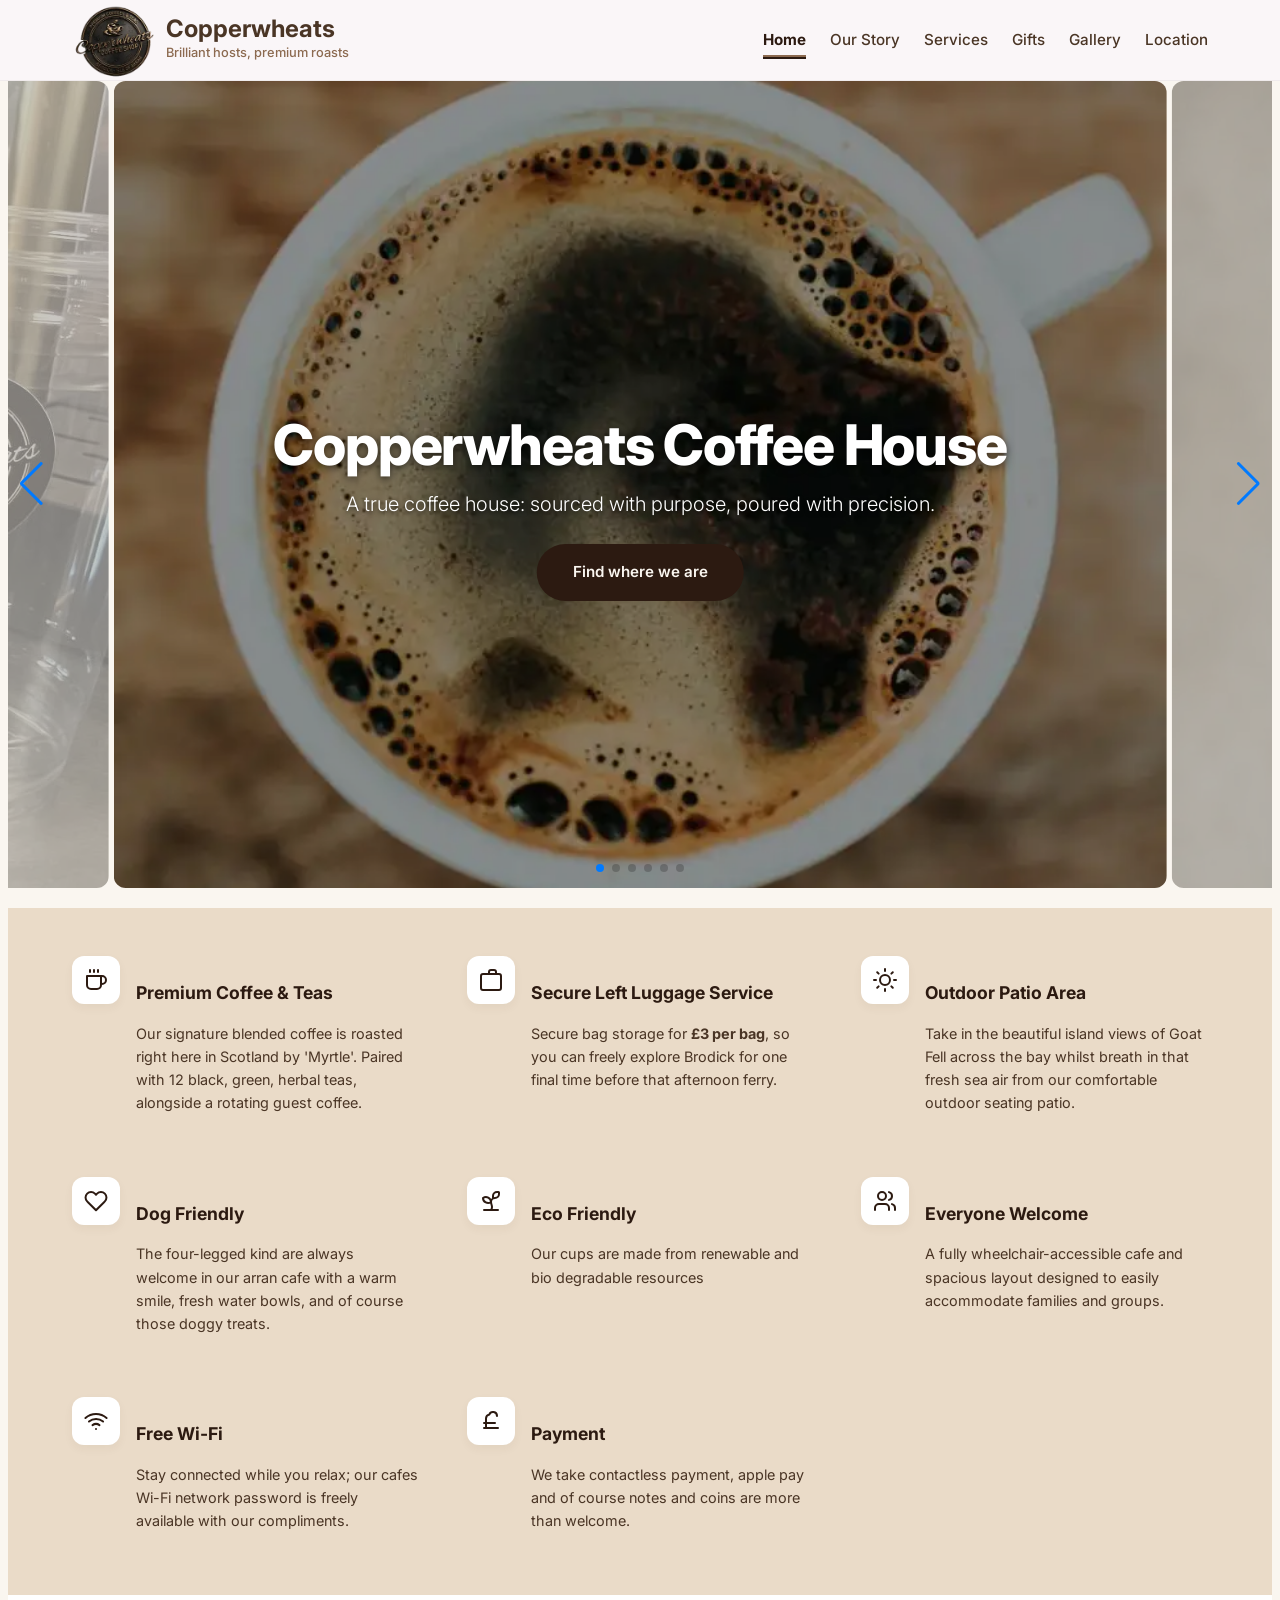
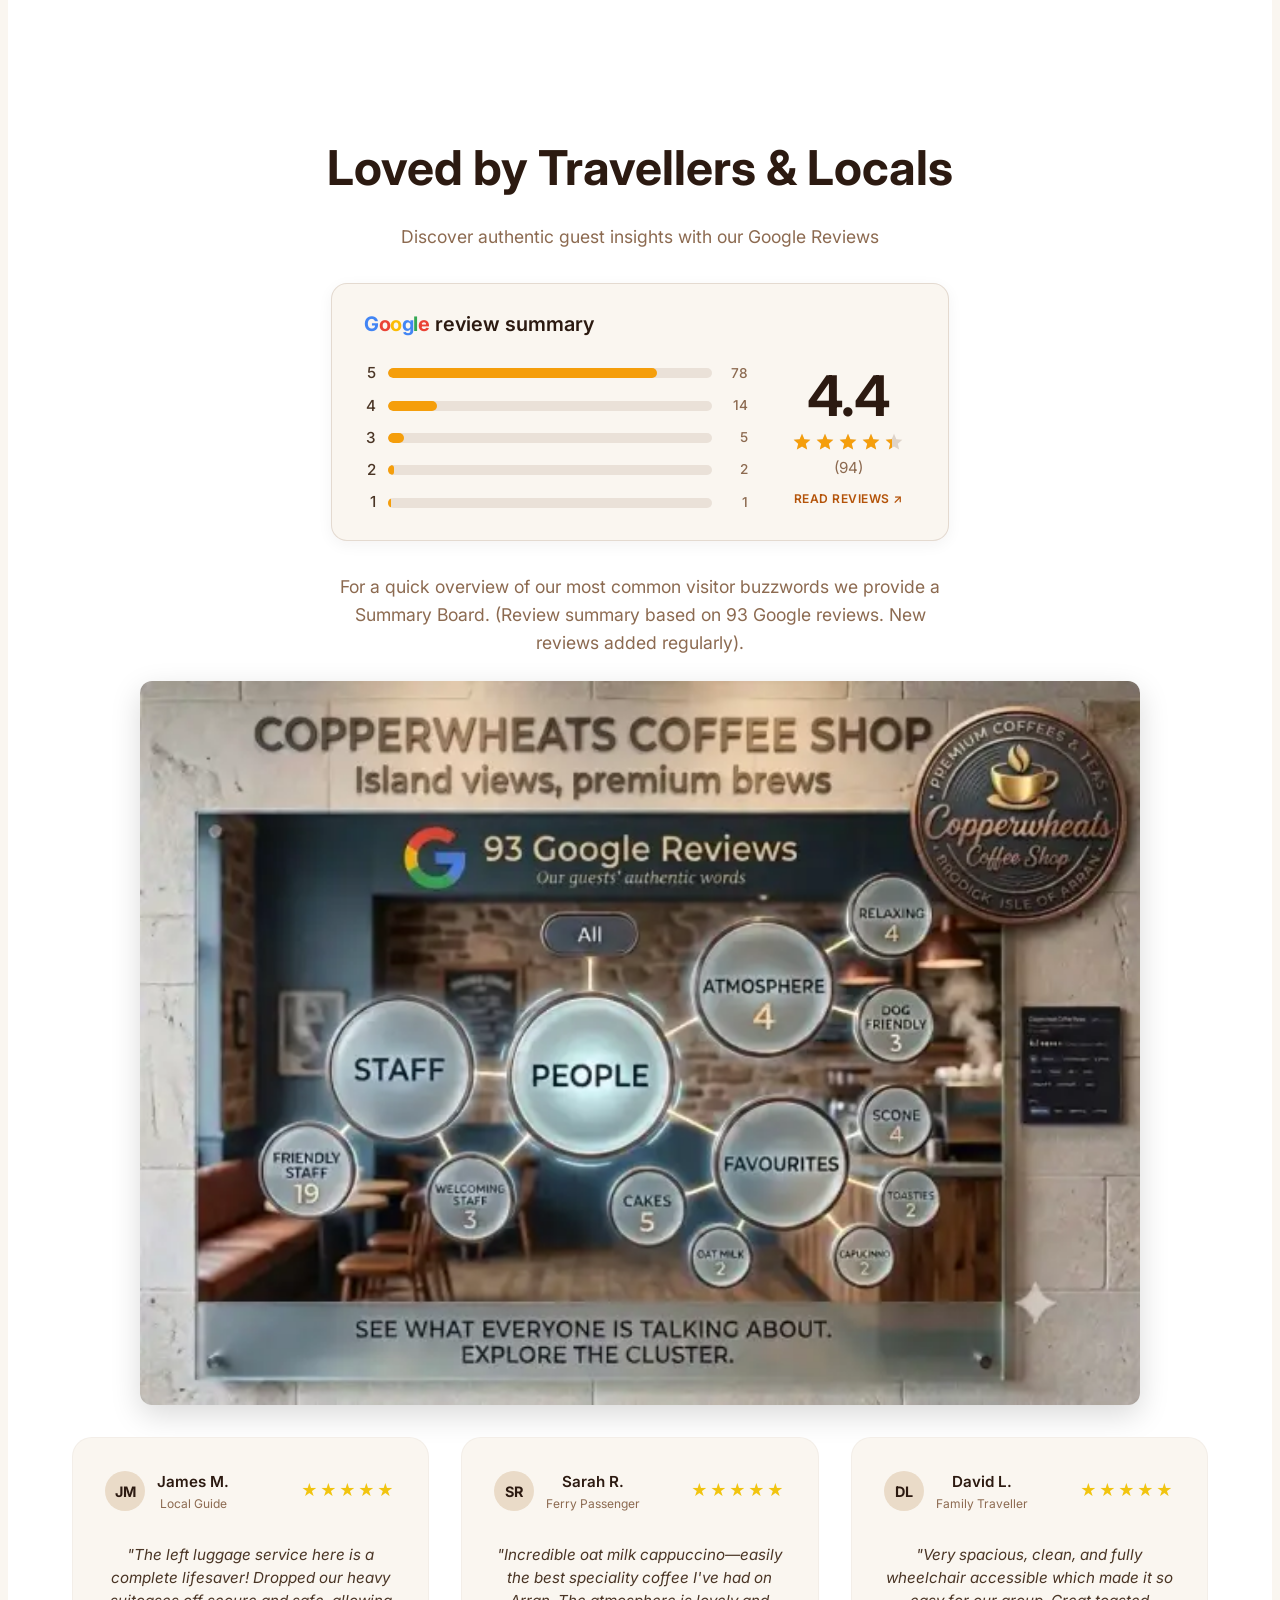
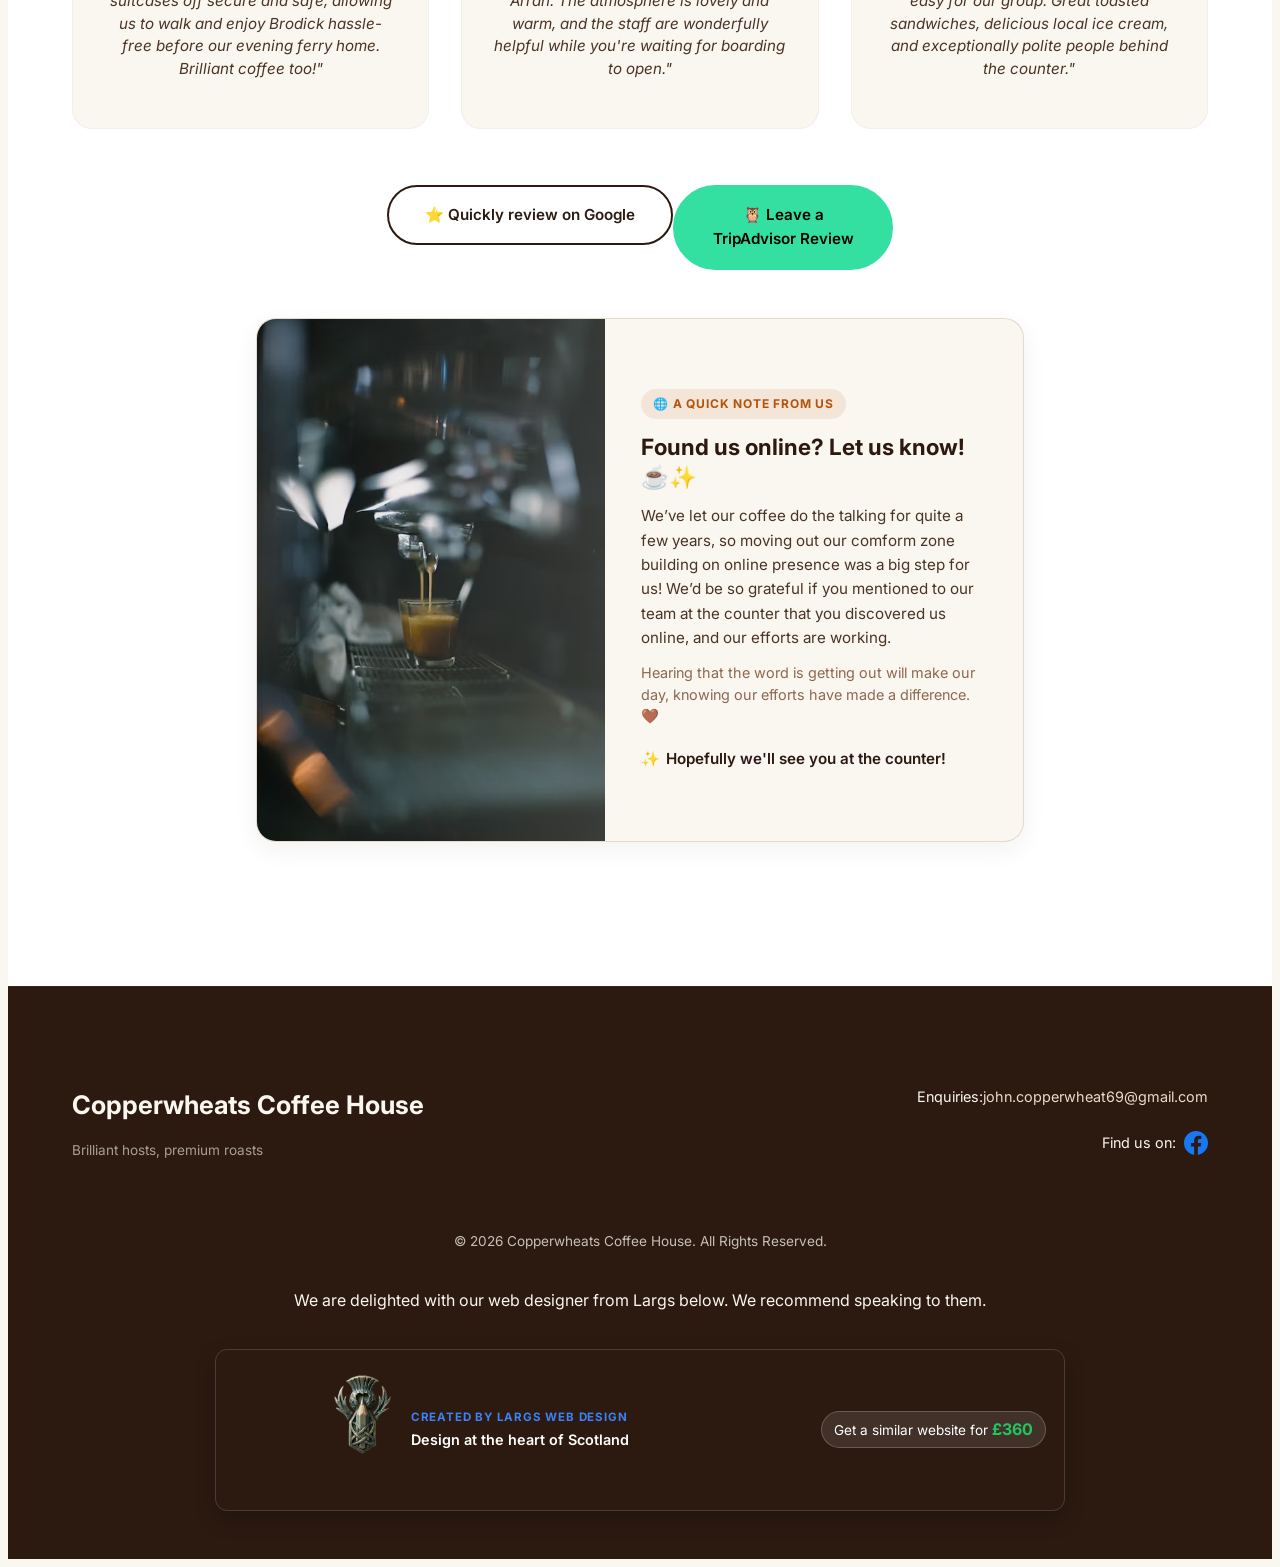
==== commit 92e98d2b: "ANoteFromUs Wording Change" ====
--- a/index.html
+++ b/index.html
@@ -43,7 +43,7 @@
 	animation-duration: 180ms;
 	animation-timing-function: cubic-bezier(0.76, 0, 0.24, 1);
 	animation-fill-mode: both;
-	animation-name: astroFadeIn; }</style></head><body><!-- Encapsulated Header Component --><!-- GLOBAL HEADER --><header class="header-sticky" data-astro-cid-nen7h5rs><div class="container nav-container" data-astro-cid-nen7h5rs><a href="/" class="brand-logo" data-target="home" style="display: inline-flex !important; align-items: center !important; gap: 55px !important; text-decoration: none !important;" data-astro-cid-nen7h5rs><img data-astro-transition-scope="astro-znvvpdic-4" id="nav-logo-image" src="/logo.webp" alt="Copperwheats Coffee House" title="Copperwheats Coffee House Logo" style="display: block !important; position: static !important; height: 5em; width: auto; object-fit: contain; margin: 0 !important;" data-astro-cid-nen7h5rs><div class="logo-text" style="position: static !important; display: flex !important; flex-direction: column !important;" data-astro-cid-nen7h5rs><span id="lbl-logo-main" data-astro-cid-nen7h5rs>Copperwheats</span><span id="lbl-logo-sub" data-astro-cid-nen7h5rs>Brilliant hosts, premium roasts</span></div></a><!-- Mobile Hamburger Toggle Button --><button id="menu-toggle" aria-label="Toggle Navigation Menu" aria-expanded="false" class="mobile-menu-btn" data-astro-cid-nen7h5rs><span class="bar" data-astro-cid-nen7h5rs></span><span class="bar" data-astro-cid-nen7h5rs></span><span class="bar" data-astro-cid-nen7h5rs></span></button><!-- Navigation Drawer --><div id="nav-wrapper" class="nav-drawer-wrapper" data-astro-cid-nen7h5rs><nav aria-label="Main Navigation" data-astro-cid-c75fxstf><ul class="nav-list" data-astro-cid-c75fxstf><li data-astro-cid-c75fxstf><a href="/" class="nav-link active" aria-current="page" data-astro-cid-c75fxstf>Home</a></li><li data-astro-cid-c75fxstf><a href="/about" class="nav-link" data-astro-cid-c75fxstf>Our Story</a></li><li data-astro-cid-c75fxstf><a href="/services" class="nav-link" data-astro-cid-c75fxstf>Services</a></li><li data-astro-cid-c75fxstf><a href="/gifts" class="nav-link" data-astro-cid-c75fxstf>Gifts</a></li><li data-astro-cid-c75fxstf><a href="/gallery" class="nav-link" data-astro-cid-c75fxstf>Gallery</a></li><li data-astro-cid-c75fxstf><a href="/contact" class="nav-link" data-astro-cid-c75fxstf>Location</a></li></ul></nav></div></div></header><script type="module">function e(){let e=document.getElementById(`menu-toggle`),t=document.getElementById(`nav-wrapper`);e&&t&&(e.onclick=()=>{let n=e.getAttribute(`aria-expanded`)===`true`;e.setAttribute(`aria-expanded`,(!n).toString()),t.classList.toggle(`is-open`),e.classList.toggle(`is-active`)})}document.addEventListener(`astro:page-load`,e);</script><!-- PAGE MAIN CONTENT --><main><main data-astro-cid-lcdefpme><!-- HERO CAROUSEL SECTION --><section class="hero-carousel-section" data-astro-cid-lcdefpme><!-- <div class="nav-buffer"></div> --><div class="swiper hero-swiper" data-swiper-config="{&quot;effect&quot;:&quot;slide&quot;,&quot;centeredSlides&quot;:false,&quot;paginationType&quot;:&quot;bullets&quot;,&quot;autoplay&quot;:true,&quot;autoplayDelay&quot;:7000,&quot;loop&quot;:true,&quot;speed&quot;:1000,&quot;showNavigation&quot;:true,&quot;showPagination&quot;:true,&quot;breakpoints&quot;:{&quot;320&quot;:{&quot;slidesPerView&quot;:1.2,&quot;spaceBetween&quot;:3,&quot;centeredSlides&quot;:true},&quot;768&quot;:{&quot;slidesPerView&quot;:1.2,&quot;spaceBetween&quot;:3,&quot;centeredSlides&quot;:false},&quot;1024&quot;:{&quot;slidesPerView&quot;:1.2,&quot;spaceBetween&quot;:5,&quot;centeredSlides&quot;:true}}}" data-astro-cid-lcdefpme><div class="swiper-wrapper" data-astro-cid-lcdefpme><div class="swiper-slide" style="background-image: linear-gradient(rgba(0,0,0,0.4), rgba(0,0,0,0.4)), url('/images/CoffeeCup.webp');" data-astro-cid-lcdefpme><div class="hero-content" data-astro-cid-lcdefpme><h1 class="hero-title" data-astro-cid-lcdefpme>Copperwheats Coffee House</h1><p class="hero-desc" data-astro-cid-lcdefpme>A true coffee house: sourced with purpose, poured with precision.</p><a href="/contact" class="btn btn-primary" data-astro-cid-lcdefpme>Find where we are</a></div></div><div class="swiper-slide" style="background-image: linear-gradient(rgba(0,0,0,0.4), rgba(0,0,0,0.4)), url('/images/SeveralCoffeeCups.webp');" data-astro-cid-lcdefpme><div class="hero-content" data-astro-cid-lcdefpme><h1 class="hero-title" data-astro-cid-lcdefpme>We&#39;ll have your favourite!</h1><p class="hero-desc" data-astro-cid-lcdefpme>Cappuccino, Latte, Americano, Flat White, Mocha, Espresso, Iced Coffee, Hot Chocolate, Guest coffee, and 12 brands of tea, including green and herbal.</p></div></div><div class="swiper-slide" style="background-image: linear-gradient(rgba(0,0,0,0.4), rgba(0,0,0,0.4)), url('/images/FerryViewAtCopperwheats2.webp');" data-astro-cid-lcdefpme><div class="hero-content" data-astro-cid-lcdefpme><h1 class="hero-title" data-astro-cid-lcdefpme>Conveniently located by the Brodick Ferry Terminal</h1><p class="hero-desc" data-astro-cid-lcdefpme>The perfect spot to wait for the ferry before departure, or the bus to start your journey.</p><a href="/gallery" class="btn btn-primary" data-astro-cid-lcdefpme>See Our Gallery</a></div></div><div class="swiper-slide" style="background-image: linear-gradient(rgba(0,0,0,0.4), rgba(0,0,0,0.4)), url('/images/LeftLugguageOnTable.webp');" data-astro-cid-lcdefpme><div class="hero-content" data-astro-cid-lcdefpme><h1 class="hero-title" data-astro-cid-lcdefpme>Left Luggage Service</h1><p class="hero-desc" data-astro-cid-lcdefpme>Only £3 per bag!</p><a href="/services" class="btn btn-primary" data-astro-cid-lcdefpme>Our Services</a></div></div><div class="swiper-slide" style="background-image: linear-gradient(rgba(0,0,0,0.4), rgba(0,0,0,0.4)), url('/images/SconesBefore7.webp');" data-astro-cid-lcdefpme><div class="hero-content" data-astro-cid-lcdefpme><h1 class="hero-title" data-astro-cid-lcdefpme>Freshly Home Baked Goods</h1><p class="hero-desc" data-astro-cid-lcdefpme>See our scones bake in a second!</p><a href="/services" class="btn btn-primary" data-astro-cid-lcdefpme>Bake Me!</a></div></div><div class="swiper-slide" style="background-image: linear-gradient(rgba(0,0,0,0.4), rgba(0,0,0,0.4)), url('/images/CopperwheatsCoffeeCups.webp');" data-astro-cid-lcdefpme><div class="hero-content" data-astro-cid-lcdefpme><h1 class="hero-title" data-astro-cid-lcdefpme>Bio degradable and compostable Cups</h1><p class="hero-desc" data-astro-cid-lcdefpme>Greatest threat to our planet is the belief that someone else will save it.</p></div></div></div><!-- Controls --><div class="swiper-pagination" data-astro-cid-lcdefpme></div><div class="swiper-button-prev" data-astro-cid-lcdefpme></div><div class="swiper-button-next" data-astro-cid-lcdefpme></div></div></section><!------------------------------><!-- QUICK HIGHLIGHTS SECTION --><!------------------------------><section class="quick-highlights" data-astro-cid-lcdefpme><div class="container" data-astro-cid-lcdefpme><div class="highlights-grid" data-astro-cid-lcdefpme><div class="highlight-item" data-astro-cid-lcdefpme><div class="highlight-icon" data-astro-cid-lcdefpme><svg width="24" height="24" viewBox="0 0 24 24" fill="none" stroke="currentColor" stroke-width="2" stroke-linecap="round" stroke-linejoin="round"><path d="M17 8h1a4 4 0 1 1 0 8h-1"></path><path d="M3 8h14v9a4 4 0 0 1-4 4H7a4 4 0 0 1-4-4Z"></path><line x1="6" y1="2" x2="6" y2="4"></line><line x1="10" y1="2" x2="10" y2="4"></line><line x1="14" y1="2" x2="14" y2="4"></line></svg></div><div class="highlight-text" data-astro-cid-lcdefpme><h4 data-astro-cid-lcdefpme>Premium Coffee &amp; Teas</h4><p data-astro-cid-lcdefpme>Our signature blended coffee is roasted right here in Scotland by 'Myrtle'. Paired with 12 black, green, herbal teas, alongside a rotating guest coffee.</p></div></div><div class="highlight-item" data-astro-cid-lcdefpme><div class="highlight-icon" data-astro-cid-lcdefpme><svg width="24" height="24" viewBox="0 0 24 24" fill="none" stroke="currentColor" stroke-width="2" stroke-linecap="round" stroke-linejoin="round"><path d="M22 20V8a2 2 0 0 0-2-2h-3V4a2 2 0 0 0-2-2h-3a2 2 0 0 0-2 2v2H4a2 2 0 0 0-2 2v12a2 2 0 0 0 2 2h16a2 2 0 0 0 2-2z"></path><path d="M7 6h10"></path></svg></div><div class="highlight-text" data-astro-cid-lcdefpme><h4 data-astro-cid-lcdefpme>Secure Left Luggage Service</h4><p data-astro-cid-lcdefpme>Secure bag storage for <b>£3 per bag</b>, so you can freely explore Brodick for one final time before that afternoon ferry.</p></div></div><div class="highlight-item" data-astro-cid-lcdefpme><div class="highlight-icon" data-astro-cid-lcdefpme><svg width="24" height="24" viewBox="0 0 24 24" fill="none" stroke="currentColor" stroke-width="2" stroke-linecap="round" stroke-linejoin="round"><circle cx="12" cy="12" r="5"></circle><line x1="12" y1="1" x2="12" y2="3"></line><line x1="12" y1="21" x2="12" y2="23"></line><line x1="4.22" y1="4.22" x2="5.64" y2="5.64"></line><line x1="18.36" y1="18.36" x2="19.78" y2="19.78"></line><line x1="1" y1="12" x2="3" y2="12"></line><line x1="21" y1="12" x2="23" y2="12"></line><line x1="4.22" y1="19.78" x2="5.64" y2="18.36"></line><line x1="18.36" y1="5.64" x2="19.78" y2="4.22"></line></svg></div><div class="highlight-text" data-astro-cid-lcdefpme><h4 data-astro-cid-lcdefpme>Outdoor Patio Area</h4><p data-astro-cid-lcdefpme>Take in the beautiful island views of Goat Fell across the bay whilst breath in that fresh sea air from our comfortable outdoor seating patio.</p></div></div><div class="highlight-item" data-astro-cid-lcdefpme><div class="highlight-icon" data-astro-cid-lcdefpme><svg width="24" height="24" viewBox="0 0 24 24" fill="none" stroke="currentColor" stroke-width="2" stroke-linecap="round" stroke-linejoin="round"><path d="M20.84 4.61a5.5 5.5 0 0 0-7.78 0L12 5.67l-1.06-1.06a5.5 5.5 0 0 0-7.78 7.78l1.06 1.06L12 21.23l7.78-7.78 1.06-1.06a5.5 5.5 0 0 0 0-7.78z"></path></svg></div><div class="highlight-text" data-astro-cid-lcdefpme><h4 data-astro-cid-lcdefpme>Dog Friendly</h4><p data-astro-cid-lcdefpme>The four-legged kind are always welcome in our arran cafe with a warm smile, fresh water bowls, and of course those doggy treats.</p></div></div><div class="highlight-item" data-astro-cid-lcdefpme><div class="highlight-icon" data-astro-cid-lcdefpme><svg xmlns="http://www.w3.org/2000/svg" width="24" height="24" viewBox="0 0 24 24" fill="none" stroke="currentColor" stroke-width="2" stroke-linecap="round" stroke-linejoin="round"><path d="M14 9.536V7a4 4 0 0 1 4-4h1.5a.5.5 0 0 1 .5.5V5a4 4 0 0 1-4 4 4 4 0 0 0-4 4c0 2 1 3 1 5a5 5 0 0 1-1 3"/><path d="M4 9a5 5 0 0 1 8 4 5 5 0 0 1-8-4"/><path d="M5 21h14"/></svg></div><div class="highlight-text" data-astro-cid-lcdefpme><h4 data-astro-cid-lcdefpme>Eco Friendly</h4><p data-astro-cid-lcdefpme>Our cups are made from renewable and bio degradable resources</p></div></div><div class="highlight-item" data-astro-cid-lcdefpme><div class="highlight-icon" data-astro-cid-lcdefpme><svg width="24" height="24" viewBox="0 0 24 24" fill="none" stroke="currentColor" stroke-width="2" stroke-linecap="round" stroke-linejoin="round"><path d="M16 21v-2a4 4 0 0 0-4-4H6a4 4 0 0 0-4 4v2"></path><circle cx="9" cy="7" r="4"></circle><path d="M22 21v-2a4 4 0 0 0-3-3.87"></path><path d="M16 3.13a4 4 0 0 1 0 7.75"></path></svg></div><div class="highlight-text" data-astro-cid-lcdefpme><h4 data-astro-cid-lcdefpme>Everyone Welcome</h4><p data-astro-cid-lcdefpme>A fully wheelchair-accessible cafe and spacious layout designed to easily accommodate families and groups.</p></div></div><div class="highlight-item" data-astro-cid-lcdefpme><div class="highlight-icon" data-astro-cid-lcdefpme><svg width="24" height="24" viewBox="0 0 24 24" fill="none" stroke="currentColor" stroke-width="2" stroke-linecap="round" stroke-linejoin="round"><path d="M5 12.55a11 11 0 0 1 14.08 0"></path><path d="M1.42 9a16 16 0 0 1 21.16 0"></path><path d="M8.53 16.11a6 6 0 0 1 6.94 0"></path><line x1="12" y1="20" x2="12.01" y2="20"></line></svg></div><div class="highlight-text" data-astro-cid-lcdefpme><h4 data-astro-cid-lcdefpme>Free Wi-Fi</h4><p data-astro-cid-lcdefpme>Stay connected while you relax; our cafes Wi-Fi network password is freely available with our compliments.</p></div></div><div class="highlight-item" data-astro-cid-lcdefpme><div class="highlight-icon" data-astro-cid-lcdefpme><svg width="24" height="24" viewBox="0 0 24 24" fill="none" stroke="currentColor" stroke-width="2" stroke-linecap="round" stroke-linejoin="round"><path d="M18 7a4 4 0 0 0-7.75-1.38A4 4 0 0 0 7 9.5V19h11" /><path d="M5 14h11" /><path d="M5 19h14" /></svg></div><div class="highlight-text" data-astro-cid-lcdefpme><h4 data-astro-cid-lcdefpme>Payment</h4><p data-astro-cid-lcdefpme>We take contactless payment, apple pay and of course notes and coins are more than welcome.</p></div></div></div></div></section><!-------------------------------><!----- REVIEWS SECTION ---------><!-------------------------------><section class="reviews-section" data-astro-cid-lcdefpme><div class="container text-center" data-astro-cid-lcdefpme><!-- Section Title & Subtitle --><h2 class="section-title" id="lbl-review-title" data-astro-cid-lcdefpme>Loved by Travellers &amp; Locals</h2><p class="section-subtitle" id="lbl-review-subtitle" style="margin-bottom: 1.5rem !important;" data-astro-cid-lcdefpme>Discover authentic guest insights with our Google Reviews</p><!-- 3. Google Reviews Spotlight Section (Controlled via Config) --><section class="review-summary-section" data-astro-cid-olxq4rxa><div class="review-summary-card" data-astro-cid-olxq4rxa><div class="header-row" data-astro-cid-olxq4rxa><h3 class="summary-title" data-astro-cid-olxq4rxa><span class="google-logo" data-astro-cid-olxq4rxa><span style="color: #4285F4;" data-astro-cid-olxq4rxa>G</span><span style="color: #EA4335;" data-astro-cid-olxq4rxa>o</span><span style="color: #FBBC05;" data-astro-cid-olxq4rxa>o</span><span style="color: #4285F4;" data-astro-cid-olxq4rxa>g</span><span style="color: #34A853;" data-astro-cid-olxq4rxa>l</span><span style="color: #EA4335;" data-astro-cid-olxq4rxa>e</span></span>review summary</h3></div><div class="summary-grid" data-astro-cid-olxq4rxa><!-- Left side: 5-star rating breakdown bars with individual review counts --><div class="bars-container" data-astro-cid-olxq4rxa><div class="bar-row" data-astro-cid-olxq4rxa><span class="star-label" data-astro-cid-olxq4rxa>5</span><div class="bar-track" data-astro-cid-olxq4rxa><div class="bar-fill" style="width: 83%" data-astro-cid-olxq4rxa></div></div><span class="star-count" data-astro-cid-olxq4rxa>78</span></div><div class="bar-row" data-astro-cid-olxq4rxa><span class="star-label" data-astro-cid-olxq4rxa>4</span><div class="bar-track" data-astro-cid-olxq4rxa><div class="bar-fill" style="width: 15%" data-astro-cid-olxq4rxa></div></div><span class="star-count" data-astro-cid-olxq4rxa>14</span></div><div class="bar-row" data-astro-cid-olxq4rxa><span class="star-label" data-astro-cid-olxq4rxa>3</span><div class="bar-track" data-astro-cid-olxq4rxa><div class="bar-fill" style="width: 5%" data-astro-cid-olxq4rxa></div></div><span class="star-count" data-astro-cid-olxq4rxa>5</span></div><div class="bar-row" data-astro-cid-olxq4rxa><span class="star-label" data-astro-cid-olxq4rxa>2</span><div class="bar-track" data-astro-cid-olxq4rxa><div class="bar-fill" style="width: 2%" data-astro-cid-olxq4rxa></div></div><span class="star-count" data-astro-cid-olxq4rxa>2</span></div><div class="bar-row" data-astro-cid-olxq4rxa><span class="star-label" data-astro-cid-olxq4rxa>1</span><div class="bar-track" data-astro-cid-olxq4rxa><div class="bar-fill" style="width: 1%" data-astro-cid-olxq4rxa></div></div><span class="star-count" data-astro-cid-olxq4rxa>1</span></div></div><!-- Right side: Clickable Score, Stars & Total Count Link --><a href="https://search.google.com/local/reviews?placeid=ChIJsR7E-07viUgRKh1IqQQ9mAc" id="link-google-reviews-home" target="_blank" rel="noopener noreferrer" class="score-link-container" title="View our Google Reviews" data-astro-cid-olxq4rxa><div class="big-score" data-astro-cid-olxq4rxa>4.4</div><!-- Reliable SVG Star Rendering --><div class="stars-row" aria-label="Rating: 4.4 out of 5 stars" data-astro-cid-olxq4rxa><div class="star-wrapper" data-astro-cid-olxq4rxa><svg viewBox="0 0 24 24" class="star-svg empty-star" data-astro-cid-olxq4rxa><path d="M12 17.27L18.18 21l-1.64-7.03L22 9.24l-7.19-.61L12 2 9.19 8.63 2 9.24l5.46 4.73L5.82 21z" data-astro-cid-olxq4rxa></path></svg><div class="star-filled-clip" style="width: 100%" data-astro-cid-olxq4rxa><svg viewBox="0 0 24 24" class="star-svg full-star" data-astro-cid-olxq4rxa><path d="M12 17.27L18.18 21l-1.64-7.03L22 9.24l-7.19-.61L12 2 9.19 8.63 2 9.24l5.46 4.73L5.82 21z" data-astro-cid-olxq4rxa></path></svg></div></div><div class="star-wrapper" data-astro-cid-olxq4rxa><svg viewBox="0 0 24 24" class="star-svg empty-star" data-astro-cid-olxq4rxa><path d="M12 17.27L18.18 21l-1.64-7.03L22 9.24l-7.19-.61L12 2 9.19 8.63 2 9.24l5.46 4.73L5.82 21z" data-astro-cid-olxq4rxa></path></svg><div class="star-filled-clip" style="width: 100%" data-astro-cid-olxq4rxa><svg viewBox="0 0 24 24" class="star-svg full-star" data-astro-cid-olxq4rxa><path d="M12 17.27L18.18 21l-1.64-7.03L22 9.24l-7.19-.61L12 2 9.19 8.63 2 9.24l5.46 4.73L5.82 21z" data-astro-cid-olxq4rxa></path></svg></div></div><div class="star-wrapper" data-astro-cid-olxq4rxa><svg viewBox="0 0 24 24" class="star-svg empty-star" data-astro-cid-olxq4rxa><path d="M12 17.27L18.18 21l-1.64-7.03L22 9.24l-7.19-.61L12 2 9.19 8.63 2 9.24l5.46 4.73L5.82 21z" data-astro-cid-olxq4rxa></path></svg><div class="star-filled-clip" style="width: 100%" data-astro-cid-olxq4rxa><svg viewBox="0 0 24 24" class="star-svg full-star" data-astro-cid-olxq4rxa><path d="M12 17.27L18.18 21l-1.64-7.03L22 9.24l-7.19-.61L12 2 9.19 8.63 2 9.24l5.46 4.73L5.82 21z" data-astro-cid-olxq4rxa></path></svg></div></div><div class="star-wrapper" data-astro-cid-olxq4rxa><svg viewBox="0 0 24 24" class="star-svg empty-star" data-astro-cid-olxq4rxa><path d="M12 17.27L18.18 21l-1.64-7.03L22 9.24l-7.19-.61L12 2 9.19 8.63 2 9.24l5.46 4.73L5.82 21z" data-astro-cid-olxq4rxa></path></svg><div class="star-filled-clip" style="width: 100%" data-astro-cid-olxq4rxa><svg viewBox="0 0 24 24" class="star-svg full-star" data-astro-cid-olxq4rxa><path d="M12 17.27L18.18 21l-1.64-7.03L22 9.24l-7.19-.61L12 2 9.19 8.63 2 9.24l5.46 4.73L5.82 21z" data-astro-cid-olxq4rxa></path></svg></div></div><div class="star-wrapper" data-astro-cid-olxq4rxa><svg viewBox="0 0 24 24" class="star-svg empty-star" data-astro-cid-olxq4rxa><path d="M12 17.27L18.18 21l-1.64-7.03L22 9.24l-7.19-.61L12 2 9.19 8.63 2 9.24l5.46 4.73L5.82 21z" data-astro-cid-olxq4rxa></path></svg><div class="star-filled-clip" style="width: 40%" data-astro-cid-olxq4rxa><svg viewBox="0 0 24 24" class="star-svg full-star" data-astro-cid-olxq4rxa><path d="M12 17.27L18.18 21l-1.64-7.03L22 9.24l-7.19-.61L12 2 9.19 8.63 2 9.24l5.46 4.73L5.82 21z" data-astro-cid-olxq4rxa></path></svg></div></div></div><div class="total-count" data-astro-cid-olxq4rxa>(94)</div><span class="read-reviews-btn" data-astro-cid-olxq4rxa>Read Reviews ↗</span></a></div></div></section><!-- Optional Google Summary Board Feature --><div class="section-google-summary" style="width: 100%; padding: 0 !important; text-align: center;" data-astro-cid-lcdefpme><div class="google-summary-board" style="margin: 0 auto 1.5rem auto !important; max-width: 1000px !important; width: 90% !important;" data-astro-cid-lcdefpme><p class="section-subtitle" id="lbl-summary-board-text" style="margin-top: 0 !important; margin-bottom: 1.5rem !important;" data-astro-cid-lcdefpme>For a quick overview of our most common visitor buzzwords we provide a Summary Board. (Review summary based on 93 Google reviews. New reviews added regularly).</p><img src="/images/GoogleReviews_SummaryBoard.webp" alt="Google Review Summary Board" title="Google Review Summary Board" loading="lazy" decoding="async" style="display: block !important; width: 100% !important; height: auto !important; border-radius: 12px !important; box-shadow: 0 10px 30px rgba(0,0,0,0.15) !important; object-fit: cover !important;" data-astro-cid-lcdefpme></div></div><!-- Dynamic Review Cards Grid --><div class="reviews-grid" id="container-reviews" data-astro-cid-lcdefpme><div class="review-card" data-astro-cid-lcdefpme><div class="review-header" data-astro-cid-lcdefpme><div class="reviewer-info" data-astro-cid-lcdefpme><div class="reviewer-avatar" data-astro-cid-lcdefpme>JM</div><div data-astro-cid-lcdefpme><div class="reviewer-name" data-astro-cid-lcdefpme>James M.</div><div class="reviewer-meta" data-astro-cid-lcdefpme>Local Guide</div></div></div><span class="reviews-rating-stars" data-astro-cid-lcdefpme>★★★★★</span></div><p class="review-text" data-astro-cid-lcdefpme>&quot;The left luggage service here is a complete lifesaver! Dropped our heavy suitcases off secure and safe, allowing us to walk and enjoy Brodick hassle-free before our evening ferry home. Brilliant coffee too!&quot;</p></div><div class="review-card" data-astro-cid-lcdefpme><div class="review-header" data-astro-cid-lcdefpme><div class="reviewer-info" data-astro-cid-lcdefpme><div class="reviewer-avatar" data-astro-cid-lcdefpme>SR</div><div data-astro-cid-lcdefpme><div class="reviewer-name" data-astro-cid-lcdefpme>Sarah R.</div><div class="reviewer-meta" data-astro-cid-lcdefpme>Ferry Passenger</div></div></div><span class="reviews-rating-stars" data-astro-cid-lcdefpme>★★★★★</span></div><p class="review-text" data-astro-cid-lcdefpme>&quot;Incredible oat milk cappuccino—easily the best speciality coffee I&#39;ve had on Arran. The atmosphere is lovely and warm, and the staff are wonderfully helpful while you&#39;re waiting for boarding to open.&quot;</p></div><div class="review-card" data-astro-cid-lcdefpme><div class="review-header" data-astro-cid-lcdefpme><div class="reviewer-info" data-astro-cid-lcdefpme><div class="reviewer-avatar" data-astro-cid-lcdefpme>DL</div><div data-astro-cid-lcdefpme><div class="reviewer-name" data-astro-cid-lcdefpme>David L.</div><div class="reviewer-meta" data-astro-cid-lcdefpme>Family Traveller</div></div></div><span class="reviews-rating-stars" data-astro-cid-lcdefpme>★★★★★</span></div><p class="review-text" data-astro-cid-lcdefpme>&quot;Very spacious, clean, and fully wheelchair accessible which made it so easy for our group. Great toasted sandwiches, delicious local ice cream, and exceptionally polite people behind the counter.&quot;</p></div></div><!-- Review Action Buttons --><div id="wrapper-reviews-home" style="margin-top: 3rem; text-align: center;" data-astro-cid-lcdefpme><a href="https://search.google.com/local/writereview?placeid=ChIJsR7E-07viUgRKh1IqQQ9mAc" id="btn-google-review-home" class="btn btn-secondary" target="_blank" rel="noopener noreferrer" style="display: inline-flex; align-items: center; gap: 0.5rem;" data-astro-cid-lcdefpme>⭐ Quickly review on Google</a><a href="https://www.tripadvisor.co.uk/Restaurant_Review-g551754-d3649538-Reviews-Copperwheat_Coffee_House-Brodick_Isle_of_Arran_Scotland.html" id="btn-tripadvisor-review-home" class="btn btn-secondary" target="_blank" rel="noopener noreferrer" style="margin-top: 0.5rem; display: inline-flex; align-items: center; justify-content: center; gap: 0.5rem; width: 100%; max-width: 220px; margin-left: auto; margin-right: auto; background-color: #34E0A1; border-color: #34E0A1; color: #000000;" data-astro-cid-lcdefpme>🦉 Leave a TripAdvisor Review</a></div></div><!-- React Hydrated Astro Island --><section class="discover-note-section" data-astro-cid-5hnzyw7l><div class="discover-card" data-astro-cid-5hnzyw7l><div class="card-image-wrapper" data-astro-cid-5hnzyw7l><img src="/images/expresso.avif" alt="Beautiful expresso coffee" class="card-img" loading="lazy" data-astro-cid-5hnzyw7l><div class="image-overlay" data-astro-cid-5hnzyw7l></div></div><div class="card-content" data-astro-cid-5hnzyw7l><span class="badge" data-astro-cid-5hnzyw7l>🌐 A Quick Note From Us</span><h2 class="headline" data-astro-cid-5hnzyw7l>Found us online? Let us know! ☕✨</h2><p class="body-text" data-astro-cid-5hnzyw7l>We’ve let our coffee do the talking for quite a few years, so moving out our comform zone building on online presence was a big step for us! We’d be so grateful if you mentioned to our team at the counter that you discovered us online, and our efforts are working.</p><p class="sub-text" data-astro-cid-5hnzyw7l>Hearing that the word is getting out will make our day, knowing our efforts have made a difference. 🤎</p><div class="sign-off" data-astro-cid-5hnzyw7l><span class="heart-emoji" data-astro-cid-5hnzyw7l>✨</span> See you at the counter!</div></div></div></section></section></main></main><!-- GLOBAL FOOTER --><footer class="footer"><div class="container"><!-- Client Footer Section --><div class="footer-grid"><div class="footer-brand"><h4 id="lbl-footer-name">Copperwheats Coffee House</h4><p id="lbl-footer-tagline">Brilliant hosts, premium roasts</p></div><div class="footer-meta"><p>Enquiries:<a href="mailto:john.copperwheat69@gmail.com" id="lbl-footer-email-link">john.copperwheat69@gmail.com</a></p><div class="social-links"><span>Find us on:</span><a href="https://www.facebook.com/Copperwheats" target="_blank" rel="noopener noreferrer" aria-label="Visit Copperwheats on Facebook"><svg xmlns="http://www.w3.org/2000/svg" width="24" height="24" viewBox="0 0 24 24" fill="#1877F2"><path d="M24 12.073c0-6.627-5.373-12-12-12s-12 5.373-12 12c0 5.99 4.388 10.954 10.125 11.854v-8.385H7.078v-3.47h3.047V9.43c0-3.007 1.792-4.669 4.533-4.669 1.312 0 2.686.235 2.686.235v2.953H15.83c-1.491 0-1.956.925-1.956 1.874v2.25h3.328l-.532 3.47h-2.796v8.385C19.612 23.027 24 18.062 24 12.073z"></path></svg></a></div></div></div><!-- Largs Web Design Ad Banner & Copyright Section --><div class="footer-ad-container" id="lbl-footer-copyright"><div class="footer-copyright-text">&copy; 2026 Copperwheats Coffee House. All Rights Reserved.</div><p>We are delighted with our web designer from Largs below. We recommend speaking to them.</p><div class="largs-ad-banner"><a href="https://www.largswebdesign.co.uk" target="_blank" rel="noopener noreferrer" class="largs-ad-link"><!-- Largs Web Design Logo --><img src="/images/largs-web-design-logo.webp" alt="Largs Web Design Logo" class="largs-logo"><div class="largs-ad-text"><span class="largs-tag">Created by Largs Web Design</span><span class="largs-title">Design at the heart of Scotland</span></div><div class="largs-action-group"><div class="largs-price-tag">Get a similar website for <strong>£360</strong></div></div></a></div></div></div></footer><!-- Pinned floating call button --><a id="floating-cta-button" href="https://www.google.com/maps/dir/?api=1&amp;destination=Copperwheats%20Coffee%20House&amp;destination_place_id=ChIJsR7E-07viUgRKh1IqQQ9mAc" class="floating-cta-btn hide-at-top" target="_blank" rel="noopener noreferrer" style="--btn-bg: #4A3525; --btn-hover: #8C6A50; --btn-opacity: 0.5;" data-astro-cid-67ubvuye><svg class="directions-icon" viewBox="0 0 24 24" width="20" height="20" fill="currentColor" data-astro-cid-67ubvuye><path d="M22.43 10.59l-9.01-9.01c-.78-.78-2.05-.78-2.83 0l-9.01 9.01c-.78.78-.78 2.05 0 2.83l9.01 9.01c.78.78 2.05.78 2.83 0l9.01-9.01c.79-.78.79-2.05 0-2.83zm-8.93 2.91v-2.5h-4v3h-2v-4c0-.55.45-1 1-1h5v-2.5l3.5 3.5-3.5 3.5z" data-astro-cid-67ubvuye></path></svg><span data-astro-cid-67ubvuye>Get Directions</span></a><script type="module">var e=document.getElementById(`floating-cta-button`);e&&window.addEventListener(`scroll`,()=>{window.scrollY<120?e.classList.add(`is-hidden`):e.classList.remove(`is-hidden`)},{passive:!0});</script></body></html><!-- SWIPER CSS & JS CDN IMPORTS --><link rel="stylesheet" href="https://cdn.jsdelivr.net/npm/swiper@11/swiper-bundle.min.css"><script src="https://cdn.jsdelivr.net/npm/swiper@11/swiper-bundle.min.js"></script><!-- SWIPER INITIALIZATION SCRIPT --><script>
+	animation-name: astroFadeIn; }</style></head><body><!-- Encapsulated Header Component --><!-- GLOBAL HEADER --><header class="header-sticky" data-astro-cid-nen7h5rs><div class="container nav-container" data-astro-cid-nen7h5rs><a href="/" class="brand-logo" data-target="home" style="display: inline-flex !important; align-items: center !important; gap: 55px !important; text-decoration: none !important;" data-astro-cid-nen7h5rs><img data-astro-transition-scope="astro-znvvpdic-4" id="nav-logo-image" src="/logo.webp" alt="Copperwheats Coffee House" title="Copperwheats Coffee House Logo" style="display: block !important; position: static !important; height: 5em; width: auto; object-fit: contain; margin: 0 !important;" data-astro-cid-nen7h5rs><div class="logo-text" style="position: static !important; display: flex !important; flex-direction: column !important;" data-astro-cid-nen7h5rs><span id="lbl-logo-main" data-astro-cid-nen7h5rs>Copperwheats</span><span id="lbl-logo-sub" data-astro-cid-nen7h5rs>Brilliant hosts, premium roasts</span></div></a><!-- Mobile Hamburger Toggle Button --><button id="menu-toggle" aria-label="Toggle Navigation Menu" aria-expanded="false" class="mobile-menu-btn" data-astro-cid-nen7h5rs><span class="bar" data-astro-cid-nen7h5rs></span><span class="bar" data-astro-cid-nen7h5rs></span><span class="bar" data-astro-cid-nen7h5rs></span></button><!-- Navigation Drawer --><div id="nav-wrapper" class="nav-drawer-wrapper" data-astro-cid-nen7h5rs><nav aria-label="Main Navigation" data-astro-cid-c75fxstf><ul class="nav-list" data-astro-cid-c75fxstf><li data-astro-cid-c75fxstf><a href="/" class="nav-link active" aria-current="page" data-astro-cid-c75fxstf>Home</a></li><li data-astro-cid-c75fxstf><a href="/about" class="nav-link" data-astro-cid-c75fxstf>Our Story</a></li><li data-astro-cid-c75fxstf><a href="/services" class="nav-link" data-astro-cid-c75fxstf>Services</a></li><li data-astro-cid-c75fxstf><a href="/gifts" class="nav-link" data-astro-cid-c75fxstf>Gifts</a></li><li data-astro-cid-c75fxstf><a href="/gallery" class="nav-link" data-astro-cid-c75fxstf>Gallery</a></li><li data-astro-cid-c75fxstf><a href="/contact" class="nav-link" data-astro-cid-c75fxstf>Location</a></li></ul></nav></div></div></header><script type="module">function e(){let e=document.getElementById(`menu-toggle`),t=document.getElementById(`nav-wrapper`);e&&t&&(e.onclick=()=>{let n=e.getAttribute(`aria-expanded`)===`true`;e.setAttribute(`aria-expanded`,(!n).toString()),t.classList.toggle(`is-open`),e.classList.toggle(`is-active`)})}document.addEventListener(`astro:page-load`,e);</script><!-- PAGE MAIN CONTENT --><main><main data-astro-cid-lcdefpme><!-- HERO CAROUSEL SECTION --><section class="hero-carousel-section" data-astro-cid-lcdefpme><!-- <div class="nav-buffer"></div> --><div class="swiper hero-swiper" data-swiper-config="{&quot;effect&quot;:&quot;slide&quot;,&quot;centeredSlides&quot;:false,&quot;paginationType&quot;:&quot;bullets&quot;,&quot;autoplay&quot;:true,&quot;autoplayDelay&quot;:7000,&quot;loop&quot;:true,&quot;speed&quot;:1000,&quot;showNavigation&quot;:true,&quot;showPagination&quot;:true,&quot;breakpoints&quot;:{&quot;320&quot;:{&quot;slidesPerView&quot;:1.2,&quot;spaceBetween&quot;:3,&quot;centeredSlides&quot;:true},&quot;768&quot;:{&quot;slidesPerView&quot;:1.2,&quot;spaceBetween&quot;:3,&quot;centeredSlides&quot;:false},&quot;1024&quot;:{&quot;slidesPerView&quot;:1.2,&quot;spaceBetween&quot;:5,&quot;centeredSlides&quot;:true}}}" data-astro-cid-lcdefpme><div class="swiper-wrapper" data-astro-cid-lcdefpme><div class="swiper-slide" style="background-image: linear-gradient(rgba(0,0,0,0.4), rgba(0,0,0,0.4)), url('/images/CoffeeCup.webp');" data-astro-cid-lcdefpme><div class="hero-content" data-astro-cid-lcdefpme><h1 class="hero-title" data-astro-cid-lcdefpme>Copperwheats Coffee House</h1><p class="hero-desc" data-astro-cid-lcdefpme>A true coffee house: sourced with purpose, poured with precision.</p><a href="/contact" class="btn btn-primary" data-astro-cid-lcdefpme>Find where we are</a></div></div><div class="swiper-slide" style="background-image: linear-gradient(rgba(0,0,0,0.4), rgba(0,0,0,0.4)), url('/images/SeveralCoffeeCups.webp');" data-astro-cid-lcdefpme><div class="hero-content" data-astro-cid-lcdefpme><h1 class="hero-title" data-astro-cid-lcdefpme>We&#39;ll have your favourite!</h1><p class="hero-desc" data-astro-cid-lcdefpme>Cappuccino, Latte, Americano, Flat White, Mocha, Espresso, Iced Coffee, Hot Chocolate, Guest coffee, and 12 brands of tea, including green and herbal.</p></div></div><div class="swiper-slide" style="background-image: linear-gradient(rgba(0,0,0,0.4), rgba(0,0,0,0.4)), url('/images/FerryViewAtCopperwheats2.webp');" data-astro-cid-lcdefpme><div class="hero-content" data-astro-cid-lcdefpme><h1 class="hero-title" data-astro-cid-lcdefpme>Conveniently located by the Brodick Ferry Terminal</h1><p class="hero-desc" data-astro-cid-lcdefpme>The perfect spot to wait for the ferry before departure, or the bus to start your journey.</p><a href="/gallery" class="btn btn-primary" data-astro-cid-lcdefpme>See Our Gallery</a></div></div><div class="swiper-slide" style="background-image: linear-gradient(rgba(0,0,0,0.4), rgba(0,0,0,0.4)), url('/images/LeftLugguageOnTable.webp');" data-astro-cid-lcdefpme><div class="hero-content" data-astro-cid-lcdefpme><h1 class="hero-title" data-astro-cid-lcdefpme>Left Luggage Service</h1><p class="hero-desc" data-astro-cid-lcdefpme>Only £3 per bag!</p><a href="/services" class="btn btn-primary" data-astro-cid-lcdefpme>Our Services</a></div></div><div class="swiper-slide" style="background-image: linear-gradient(rgba(0,0,0,0.4), rgba(0,0,0,0.4)), url('/images/SconesBefore7.webp');" data-astro-cid-lcdefpme><div class="hero-content" data-astro-cid-lcdefpme><h1 class="hero-title" data-astro-cid-lcdefpme>Freshly Home Baked Goods</h1><p class="hero-desc" data-astro-cid-lcdefpme>See our scones bake in a second!</p><a href="/services" class="btn btn-primary" data-astro-cid-lcdefpme>Bake Me!</a></div></div><div class="swiper-slide" style="background-image: linear-gradient(rgba(0,0,0,0.4), rgba(0,0,0,0.4)), url('/images/CopperwheatsCoffeeCups.webp');" data-astro-cid-lcdefpme><div class="hero-content" data-astro-cid-lcdefpme><h1 class="hero-title" data-astro-cid-lcdefpme>Bio degradable and compostable Cups</h1><p class="hero-desc" data-astro-cid-lcdefpme>Greatest threat to our planet is the belief that someone else will save it.</p></div></div></div><!-- Controls --><div class="swiper-pagination" data-astro-cid-lcdefpme></div><div class="swiper-button-prev" data-astro-cid-lcdefpme></div><div class="swiper-button-next" data-astro-cid-lcdefpme></div></div></section><!------------------------------><!-- QUICK HIGHLIGHTS SECTION --><!------------------------------><section class="quick-highlights" data-astro-cid-lcdefpme><div class="container" data-astro-cid-lcdefpme><div class="highlights-grid" data-astro-cid-lcdefpme><div class="highlight-item" data-astro-cid-lcdefpme><div class="highlight-icon" data-astro-cid-lcdefpme><svg width="24" height="24" viewBox="0 0 24 24" fill="none" stroke="currentColor" stroke-width="2" stroke-linecap="round" stroke-linejoin="round"><path d="M17 8h1a4 4 0 1 1 0 8h-1"></path><path d="M3 8h14v9a4 4 0 0 1-4 4H7a4 4 0 0 1-4-4Z"></path><line x1="6" y1="2" x2="6" y2="4"></line><line x1="10" y1="2" x2="10" y2="4"></line><line x1="14" y1="2" x2="14" y2="4"></line></svg></div><div class="highlight-text" data-astro-cid-lcdefpme><h4 data-astro-cid-lcdefpme>Premium Coffee &amp; Teas</h4><p data-astro-cid-lcdefpme>Our signature blended coffee is roasted right here in Scotland by 'Myrtle'. Paired with 12 black, green, herbal teas, alongside a rotating guest coffee.</p></div></div><div class="highlight-item" data-astro-cid-lcdefpme><div class="highlight-icon" data-astro-cid-lcdefpme><svg width="24" height="24" viewBox="0 0 24 24" fill="none" stroke="currentColor" stroke-width="2" stroke-linecap="round" stroke-linejoin="round"><path d="M22 20V8a2 2 0 0 0-2-2h-3V4a2 2 0 0 0-2-2h-3a2 2 0 0 0-2 2v2H4a2 2 0 0 0-2 2v12a2 2 0 0 0 2 2h16a2 2 0 0 0 2-2z"></path><path d="M7 6h10"></path></svg></div><div class="highlight-text" data-astro-cid-lcdefpme><h4 data-astro-cid-lcdefpme>Secure Left Luggage Service</h4><p data-astro-cid-lcdefpme>Secure bag storage for <b>£3 per bag</b>, so you can freely explore Brodick for one final time before that afternoon ferry.</p></div></div><div class="highlight-item" data-astro-cid-lcdefpme><div class="highlight-icon" data-astro-cid-lcdefpme><svg width="24" height="24" viewBox="0 0 24 24" fill="none" stroke="currentColor" stroke-width="2" stroke-linecap="round" stroke-linejoin="round"><circle cx="12" cy="12" r="5"></circle><line x1="12" y1="1" x2="12" y2="3"></line><line x1="12" y1="21" x2="12" y2="23"></line><line x1="4.22" y1="4.22" x2="5.64" y2="5.64"></line><line x1="18.36" y1="18.36" x2="19.78" y2="19.78"></line><line x1="1" y1="12" x2="3" y2="12"></line><line x1="21" y1="12" x2="23" y2="12"></line><line x1="4.22" y1="19.78" x2="5.64" y2="18.36"></line><line x1="18.36" y1="5.64" x2="19.78" y2="4.22"></line></svg></div><div class="highlight-text" data-astro-cid-lcdefpme><h4 data-astro-cid-lcdefpme>Outdoor Patio Area</h4><p data-astro-cid-lcdefpme>Take in the beautiful island views of Goat Fell across the bay whilst breath in that fresh sea air from our comfortable outdoor seating patio.</p></div></div><div class="highlight-item" data-astro-cid-lcdefpme><div class="highlight-icon" data-astro-cid-lcdefpme><svg width="24" height="24" viewBox="0 0 24 24" fill="none" stroke="currentColor" stroke-width="2" stroke-linecap="round" stroke-linejoin="round"><path d="M20.84 4.61a5.5 5.5 0 0 0-7.78 0L12 5.67l-1.06-1.06a5.5 5.5 0 0 0-7.78 7.78l1.06 1.06L12 21.23l7.78-7.78 1.06-1.06a5.5 5.5 0 0 0 0-7.78z"></path></svg></div><div class="highlight-text" data-astro-cid-lcdefpme><h4 data-astro-cid-lcdefpme>Dog Friendly</h4><p data-astro-cid-lcdefpme>The four-legged kind are always welcome in our arran cafe with a warm smile, fresh water bowls, and of course those doggy treats.</p></div></div><div class="highlight-item" data-astro-cid-lcdefpme><div class="highlight-icon" data-astro-cid-lcdefpme><svg xmlns="http://www.w3.org/2000/svg" width="24" height="24" viewBox="0 0 24 24" fill="none" stroke="currentColor" stroke-width="2" stroke-linecap="round" stroke-linejoin="round"><path d="M14 9.536V7a4 4 0 0 1 4-4h1.5a.5.5 0 0 1 .5.5V5a4 4 0 0 1-4 4 4 4 0 0 0-4 4c0 2 1 3 1 5a5 5 0 0 1-1 3"/><path d="M4 9a5 5 0 0 1 8 4 5 5 0 0 1-8-4"/><path d="M5 21h14"/></svg></div><div class="highlight-text" data-astro-cid-lcdefpme><h4 data-astro-cid-lcdefpme>Eco Friendly</h4><p data-astro-cid-lcdefpme>Our cups are made from renewable and bio degradable resources</p></div></div><div class="highlight-item" data-astro-cid-lcdefpme><div class="highlight-icon" data-astro-cid-lcdefpme><svg width="24" height="24" viewBox="0 0 24 24" fill="none" stroke="currentColor" stroke-width="2" stroke-linecap="round" stroke-linejoin="round"><path d="M16 21v-2a4 4 0 0 0-4-4H6a4 4 0 0 0-4 4v2"></path><circle cx="9" cy="7" r="4"></circle><path d="M22 21v-2a4 4 0 0 0-3-3.87"></path><path d="M16 3.13a4 4 0 0 1 0 7.75"></path></svg></div><div class="highlight-text" data-astro-cid-lcdefpme><h4 data-astro-cid-lcdefpme>Everyone Welcome</h4><p data-astro-cid-lcdefpme>A fully wheelchair-accessible cafe and spacious layout designed to easily accommodate families and groups.</p></div></div><div class="highlight-item" data-astro-cid-lcdefpme><div class="highlight-icon" data-astro-cid-lcdefpme><svg width="24" height="24" viewBox="0 0 24 24" fill="none" stroke="currentColor" stroke-width="2" stroke-linecap="round" stroke-linejoin="round"><path d="M5 12.55a11 11 0 0 1 14.08 0"></path><path d="M1.42 9a16 16 0 0 1 21.16 0"></path><path d="M8.53 16.11a6 6 0 0 1 6.94 0"></path><line x1="12" y1="20" x2="12.01" y2="20"></line></svg></div><div class="highlight-text" data-astro-cid-lcdefpme><h4 data-astro-cid-lcdefpme>Free Wi-Fi</h4><p data-astro-cid-lcdefpme>Stay connected while you relax; our cafes Wi-Fi network password is freely available with our compliments.</p></div></div><div class="highlight-item" data-astro-cid-lcdefpme><div class="highlight-icon" data-astro-cid-lcdefpme><svg width="24" height="24" viewBox="0 0 24 24" fill="none" stroke="currentColor" stroke-width="2" stroke-linecap="round" stroke-linejoin="round"><path d="M18 7a4 4 0 0 0-7.75-1.38A4 4 0 0 0 7 9.5V19h11" /><path d="M5 14h11" /><path d="M5 19h14" /></svg></div><div class="highlight-text" data-astro-cid-lcdefpme><h4 data-astro-cid-lcdefpme>Payment</h4><p data-astro-cid-lcdefpme>We take contactless payment, apple pay and of course notes and coins are more than welcome.</p></div></div></div></div></section><!-------------------------------><!----- REVIEWS SECTION ---------><!-------------------------------><section class="reviews-section" data-astro-cid-lcdefpme><div class="container text-center" data-astro-cid-lcdefpme><!-- Section Title & Subtitle --><h2 class="section-title" id="lbl-review-title" data-astro-cid-lcdefpme>Loved by Travellers &amp; Locals</h2><p class="section-subtitle" id="lbl-review-subtitle" style="margin-bottom: 1.5rem !important;" data-astro-cid-lcdefpme>Discover authentic guest insights with our Google Reviews</p><!-- 3. Google Reviews Spotlight Section (Controlled via Config) --><section class="review-summary-section" data-astro-cid-olxq4rxa><div class="review-summary-card" data-astro-cid-olxq4rxa><div class="header-row" data-astro-cid-olxq4rxa><h3 class="summary-title" data-astro-cid-olxq4rxa><span class="google-logo" data-astro-cid-olxq4rxa><span style="color: #4285F4;" data-astro-cid-olxq4rxa>G</span><span style="color: #EA4335;" data-astro-cid-olxq4rxa>o</span><span style="color: #FBBC05;" data-astro-cid-olxq4rxa>o</span><span style="color: #4285F4;" data-astro-cid-olxq4rxa>g</span><span style="color: #34A853;" data-astro-cid-olxq4rxa>l</span><span style="color: #EA4335;" data-astro-cid-olxq4rxa>e</span></span>review summary</h3></div><div class="summary-grid" data-astro-cid-olxq4rxa><!-- Left side: 5-star rating breakdown bars with individual review counts --><div class="bars-container" data-astro-cid-olxq4rxa><div class="bar-row" data-astro-cid-olxq4rxa><span class="star-label" data-astro-cid-olxq4rxa>5</span><div class="bar-track" data-astro-cid-olxq4rxa><div class="bar-fill" style="width: 83%" data-astro-cid-olxq4rxa></div></div><span class="star-count" data-astro-cid-olxq4rxa>78</span></div><div class="bar-row" data-astro-cid-olxq4rxa><span class="star-label" data-astro-cid-olxq4rxa>4</span><div class="bar-track" data-astro-cid-olxq4rxa><div class="bar-fill" style="width: 15%" data-astro-cid-olxq4rxa></div></div><span class="star-count" data-astro-cid-olxq4rxa>14</span></div><div class="bar-row" data-astro-cid-olxq4rxa><span class="star-label" data-astro-cid-olxq4rxa>3</span><div class="bar-track" data-astro-cid-olxq4rxa><div class="bar-fill" style="width: 5%" data-astro-cid-olxq4rxa></div></div><span class="star-count" data-astro-cid-olxq4rxa>5</span></div><div class="bar-row" data-astro-cid-olxq4rxa><span class="star-label" data-astro-cid-olxq4rxa>2</span><div class="bar-track" data-astro-cid-olxq4rxa><div class="bar-fill" style="width: 2%" data-astro-cid-olxq4rxa></div></div><span class="star-count" data-astro-cid-olxq4rxa>2</span></div><div class="bar-row" data-astro-cid-olxq4rxa><span class="star-label" data-astro-cid-olxq4rxa>1</span><div class="bar-track" data-astro-cid-olxq4rxa><div class="bar-fill" style="width: 1%" data-astro-cid-olxq4rxa></div></div><span class="star-count" data-astro-cid-olxq4rxa>1</span></div></div><!-- Right side: Clickable Score, Stars & Total Count Link --><a href="https://search.google.com/local/reviews?placeid=ChIJsR7E-07viUgRKh1IqQQ9mAc" id="link-google-reviews-home" target="_blank" rel="noopener noreferrer" class="score-link-container" title="View our Google Reviews" data-astro-cid-olxq4rxa><div class="big-score" data-astro-cid-olxq4rxa>4.4</div><!-- Reliable SVG Star Rendering --><div class="stars-row" aria-label="Rating: 4.4 out of 5 stars" data-astro-cid-olxq4rxa><div class="star-wrapper" data-astro-cid-olxq4rxa><svg viewBox="0 0 24 24" class="star-svg empty-star" data-astro-cid-olxq4rxa><path d="M12 17.27L18.18 21l-1.64-7.03L22 9.24l-7.19-.61L12 2 9.19 8.63 2 9.24l5.46 4.73L5.82 21z" data-astro-cid-olxq4rxa></path></svg><div class="star-filled-clip" style="width: 100%" data-astro-cid-olxq4rxa><svg viewBox="0 0 24 24" class="star-svg full-star" data-astro-cid-olxq4rxa><path d="M12 17.27L18.18 21l-1.64-7.03L22 9.24l-7.19-.61L12 2 9.19 8.63 2 9.24l5.46 4.73L5.82 21z" data-astro-cid-olxq4rxa></path></svg></div></div><div class="star-wrapper" data-astro-cid-olxq4rxa><svg viewBox="0 0 24 24" class="star-svg empty-star" data-astro-cid-olxq4rxa><path d="M12 17.27L18.18 21l-1.64-7.03L22 9.24l-7.19-.61L12 2 9.19 8.63 2 9.24l5.46 4.73L5.82 21z" data-astro-cid-olxq4rxa></path></svg><div class="star-filled-clip" style="width: 100%" data-astro-cid-olxq4rxa><svg viewBox="0 0 24 24" class="star-svg full-star" data-astro-cid-olxq4rxa><path d="M12 17.27L18.18 21l-1.64-7.03L22 9.24l-7.19-.61L12 2 9.19 8.63 2 9.24l5.46 4.73L5.82 21z" data-astro-cid-olxq4rxa></path></svg></div></div><div class="star-wrapper" data-astro-cid-olxq4rxa><svg viewBox="0 0 24 24" class="star-svg empty-star" data-astro-cid-olxq4rxa><path d="M12 17.27L18.18 21l-1.64-7.03L22 9.24l-7.19-.61L12 2 9.19 8.63 2 9.24l5.46 4.73L5.82 21z" data-astro-cid-olxq4rxa></path></svg><div class="star-filled-clip" style="width: 100%" data-astro-cid-olxq4rxa><svg viewBox="0 0 24 24" class="star-svg full-star" data-astro-cid-olxq4rxa><path d="M12 17.27L18.18 21l-1.64-7.03L22 9.24l-7.19-.61L12 2 9.19 8.63 2 9.24l5.46 4.73L5.82 21z" data-astro-cid-olxq4rxa></path></svg></div></div><div class="star-wrapper" data-astro-cid-olxq4rxa><svg viewBox="0 0 24 24" class="star-svg empty-star" data-astro-cid-olxq4rxa><path d="M12 17.27L18.18 21l-1.64-7.03L22 9.24l-7.19-.61L12 2 9.19 8.63 2 9.24l5.46 4.73L5.82 21z" data-astro-cid-olxq4rxa></path></svg><div class="star-filled-clip" style="width: 100%" data-astro-cid-olxq4rxa><svg viewBox="0 0 24 24" class="star-svg full-star" data-astro-cid-olxq4rxa><path d="M12 17.27L18.18 21l-1.64-7.03L22 9.24l-7.19-.61L12 2 9.19 8.63 2 9.24l5.46 4.73L5.82 21z" data-astro-cid-olxq4rxa></path></svg></div></div><div class="star-wrapper" data-astro-cid-olxq4rxa><svg viewBox="0 0 24 24" class="star-svg empty-star" data-astro-cid-olxq4rxa><path d="M12 17.27L18.18 21l-1.64-7.03L22 9.24l-7.19-.61L12 2 9.19 8.63 2 9.24l5.46 4.73L5.82 21z" data-astro-cid-olxq4rxa></path></svg><div class="star-filled-clip" style="width: 40%" data-astro-cid-olxq4rxa><svg viewBox="0 0 24 24" class="star-svg full-star" data-astro-cid-olxq4rxa><path d="M12 17.27L18.18 21l-1.64-7.03L22 9.24l-7.19-.61L12 2 9.19 8.63 2 9.24l5.46 4.73L5.82 21z" data-astro-cid-olxq4rxa></path></svg></div></div></div><div class="total-count" data-astro-cid-olxq4rxa>(94)</div><span class="read-reviews-btn" data-astro-cid-olxq4rxa>Read Reviews ↗</span></a></div></div></section><!-- Optional Google Summary Board Feature --><div class="section-google-summary" style="width: 100%; padding: 0 !important; text-align: center;" data-astro-cid-lcdefpme><div class="google-summary-board" style="margin: 0 auto 1.5rem auto !important; max-width: 1000px !important; width: 90% !important;" data-astro-cid-lcdefpme><p class="section-subtitle" id="lbl-summary-board-text" style="margin-top: 0 !important; margin-bottom: 1.5rem !important;" data-astro-cid-lcdefpme>For a quick overview of our most common visitor buzzwords we provide a Summary Board. (Review summary based on 93 Google reviews. New reviews added regularly).</p><img src="/images/GoogleReviews_SummaryBoard.webp" alt="Google Review Summary Board" title="Google Review Summary Board" loading="lazy" decoding="async" style="display: block !important; width: 100% !important; height: auto !important; border-radius: 12px !important; box-shadow: 0 10px 30px rgba(0,0,0,0.15) !important; object-fit: cover !important;" data-astro-cid-lcdefpme></div></div><!-- Dynamic Review Cards Grid --><div class="reviews-grid" id="container-reviews" data-astro-cid-lcdefpme><div class="review-card" data-astro-cid-lcdefpme><div class="review-header" data-astro-cid-lcdefpme><div class="reviewer-info" data-astro-cid-lcdefpme><div class="reviewer-avatar" data-astro-cid-lcdefpme>JM</div><div data-astro-cid-lcdefpme><div class="reviewer-name" data-astro-cid-lcdefpme>James M.</div><div class="reviewer-meta" data-astro-cid-lcdefpme>Local Guide</div></div></div><span class="reviews-rating-stars" data-astro-cid-lcdefpme>★★★★★</span></div><p class="review-text" data-astro-cid-lcdefpme>&quot;The left luggage service here is a complete lifesaver! Dropped our heavy suitcases off secure and safe, allowing us to walk and enjoy Brodick hassle-free before our evening ferry home. Brilliant coffee too!&quot;</p></div><div class="review-card" data-astro-cid-lcdefpme><div class="review-header" data-astro-cid-lcdefpme><div class="reviewer-info" data-astro-cid-lcdefpme><div class="reviewer-avatar" data-astro-cid-lcdefpme>SR</div><div data-astro-cid-lcdefpme><div class="reviewer-name" data-astro-cid-lcdefpme>Sarah R.</div><div class="reviewer-meta" data-astro-cid-lcdefpme>Ferry Passenger</div></div></div><span class="reviews-rating-stars" data-astro-cid-lcdefpme>★★★★★</span></div><p class="review-text" data-astro-cid-lcdefpme>&quot;Incredible oat milk cappuccino—easily the best speciality coffee I&#39;ve had on Arran. The atmosphere is lovely and warm, and the staff are wonderfully helpful while you&#39;re waiting for boarding to open.&quot;</p></div><div class="review-card" data-astro-cid-lcdefpme><div class="review-header" data-astro-cid-lcdefpme><div class="reviewer-info" data-astro-cid-lcdefpme><div class="reviewer-avatar" data-astro-cid-lcdefpme>DL</div><div data-astro-cid-lcdefpme><div class="reviewer-name" data-astro-cid-lcdefpme>David L.</div><div class="reviewer-meta" data-astro-cid-lcdefpme>Family Traveller</div></div></div><span class="reviews-rating-stars" data-astro-cid-lcdefpme>★★★★★</span></div><p class="review-text" data-astro-cid-lcdefpme>&quot;Very spacious, clean, and fully wheelchair accessible which made it so easy for our group. Great toasted sandwiches, delicious local ice cream, and exceptionally polite people behind the counter.&quot;</p></div></div><!-- Review Action Buttons --><div id="wrapper-reviews-home" style="margin-top: 3rem; text-align: center;" data-astro-cid-lcdefpme><a href="https://search.google.com/local/writereview?placeid=ChIJsR7E-07viUgRKh1IqQQ9mAc" id="btn-google-review-home" class="btn btn-secondary" target="_blank" rel="noopener noreferrer" style="display: inline-flex; align-items: center; gap: 0.5rem;" data-astro-cid-lcdefpme>⭐ Quickly review on Google</a><a href="https://www.tripadvisor.co.uk/Restaurant_Review-g551754-d3649538-Reviews-Copperwheat_Coffee_House-Brodick_Isle_of_Arran_Scotland.html" id="btn-tripadvisor-review-home" class="btn btn-secondary" target="_blank" rel="noopener noreferrer" style="margin-top: 0.5rem; display: inline-flex; align-items: center; justify-content: center; gap: 0.5rem; width: 100%; max-width: 220px; margin-left: auto; margin-right: auto; background-color: #34E0A1; border-color: #34E0A1; color: #000000;" data-astro-cid-lcdefpme>🦉 Leave a TripAdvisor Review</a></div></div><!-- React Hydrated Astro Island --><section class="discover-note-section" data-astro-cid-5hnzyw7l><div class="discover-card" data-astro-cid-5hnzyw7l><div class="card-image-wrapper" data-astro-cid-5hnzyw7l><img src="/images/expresso.avif" alt="Beautiful expresso coffee" class="card-img" loading="lazy" data-astro-cid-5hnzyw7l><div class="image-overlay" data-astro-cid-5hnzyw7l></div></div><div class="card-content" data-astro-cid-5hnzyw7l><span class="badge" data-astro-cid-5hnzyw7l>🌐 A Quick Note From Us</span><h2 class="headline" data-astro-cid-5hnzyw7l>Found us online? Let us know! ☕✨</h2><p class="body-text" data-astro-cid-5hnzyw7l>We’ve let our coffee do the talking for quite a few years, so moving out our comform zone building on online presence was a big step for us! We’d be so grateful if you mentioned to our team at the counter that you discovered us online, and our efforts are working.</p><p class="sub-text" data-astro-cid-5hnzyw7l>Hearing that the word is getting out will make our day, knowing our efforts have made a difference. 🤎</p><div class="sign-off" data-astro-cid-5hnzyw7l><span class="heart-emoji" data-astro-cid-5hnzyw7l>✨</span> Hopefully we'll see you at the counter!</div></div></div></section></section></main></main><!-- GLOBAL FOOTER --><footer class="footer"><div class="container"><!-- Client Footer Section --><div class="footer-grid"><div class="footer-brand"><h4 id="lbl-footer-name">Copperwheats Coffee House</h4><p id="lbl-footer-tagline">Brilliant hosts, premium roasts</p></div><div class="footer-meta"><p>Enquiries:<a href="mailto:john.copperwheat69@gmail.com" id="lbl-footer-email-link">john.copperwheat69@gmail.com</a></p><div class="social-links"><span>Find us on:</span><a href="https://www.facebook.com/Copperwheats" target="_blank" rel="noopener noreferrer" aria-label="Visit Copperwheats on Facebook"><svg xmlns="http://www.w3.org/2000/svg" width="24" height="24" viewBox="0 0 24 24" fill="#1877F2"><path d="M24 12.073c0-6.627-5.373-12-12-12s-12 5.373-12 12c0 5.99 4.388 10.954 10.125 11.854v-8.385H7.078v-3.47h3.047V9.43c0-3.007 1.792-4.669 4.533-4.669 1.312 0 2.686.235 2.686.235v2.953H15.83c-1.491 0-1.956.925-1.956 1.874v2.25h3.328l-.532 3.47h-2.796v8.385C19.612 23.027 24 18.062 24 12.073z"></path></svg></a></div></div></div><!-- Largs Web Design Ad Banner & Copyright Section --><div class="footer-ad-container" id="lbl-footer-copyright"><div class="footer-copyright-text">&copy; 2026 Copperwheats Coffee House. All Rights Reserved.</div><p>We are delighted with our web designer from Largs below. We recommend speaking to them.</p><div class="largs-ad-banner"><a href="https://www.largswebdesign.co.uk" target="_blank" rel="noopener noreferrer" class="largs-ad-link"><!-- Largs Web Design Logo --><img src="/images/largs-web-design-logo.webp" alt="Largs Web Design Logo" class="largs-logo"><div class="largs-ad-text"><span class="largs-tag">Created by Largs Web Design</span><span class="largs-title">Design at the heart of Scotland</span></div><div class="largs-action-group"><div class="largs-price-tag">Get a similar website for <strong>£360</strong></div></div></a></div></div></div></footer><!-- Pinned floating call button --><a id="floating-cta-button" href="https://www.google.com/maps/dir/?api=1&amp;destination=Copperwheats%20Coffee%20House&amp;destination_place_id=ChIJsR7E-07viUgRKh1IqQQ9mAc" class="floating-cta-btn hide-at-top" target="_blank" rel="noopener noreferrer" style="--btn-bg: #4A3525; --btn-hover: #8C6A50; --btn-opacity: 0.5;" data-astro-cid-67ubvuye><svg class="directions-icon" viewBox="0 0 24 24" width="20" height="20" fill="currentColor" data-astro-cid-67ubvuye><path d="M22.43 10.59l-9.01-9.01c-.78-.78-2.05-.78-2.83 0l-9.01 9.01c-.78.78-.78 2.05 0 2.83l9.01 9.01c.78.78 2.05.78 2.83 0l9.01-9.01c.79-.78.79-2.05 0-2.83zm-8.93 2.91v-2.5h-4v3h-2v-4c0-.55.45-1 1-1h5v-2.5l3.5 3.5-3.5 3.5z" data-astro-cid-67ubvuye></path></svg><span data-astro-cid-67ubvuye>Get Directions</span></a><script type="module">var e=document.getElementById(`floating-cta-button`);e&&window.addEventListener(`scroll`,()=>{window.scrollY<120?e.classList.add(`is-hidden`):e.classList.remove(`is-hidden`)},{passive:!0});</script></body></html><!-- SWIPER CSS & JS CDN IMPORTS --><link rel="stylesheet" href="https://cdn.jsdelivr.net/npm/swiper@11/swiper-bundle.min.css"><script src="https://cdn.jsdelivr.net/npm/swiper@11/swiper-bundle.min.js"></script><!-- SWIPER INITIALIZATION SCRIPT --><script>
   // Global variable to keep track of the instance across transitions
   window.myHeroSwiper = window.myHeroSwiper || null;
 
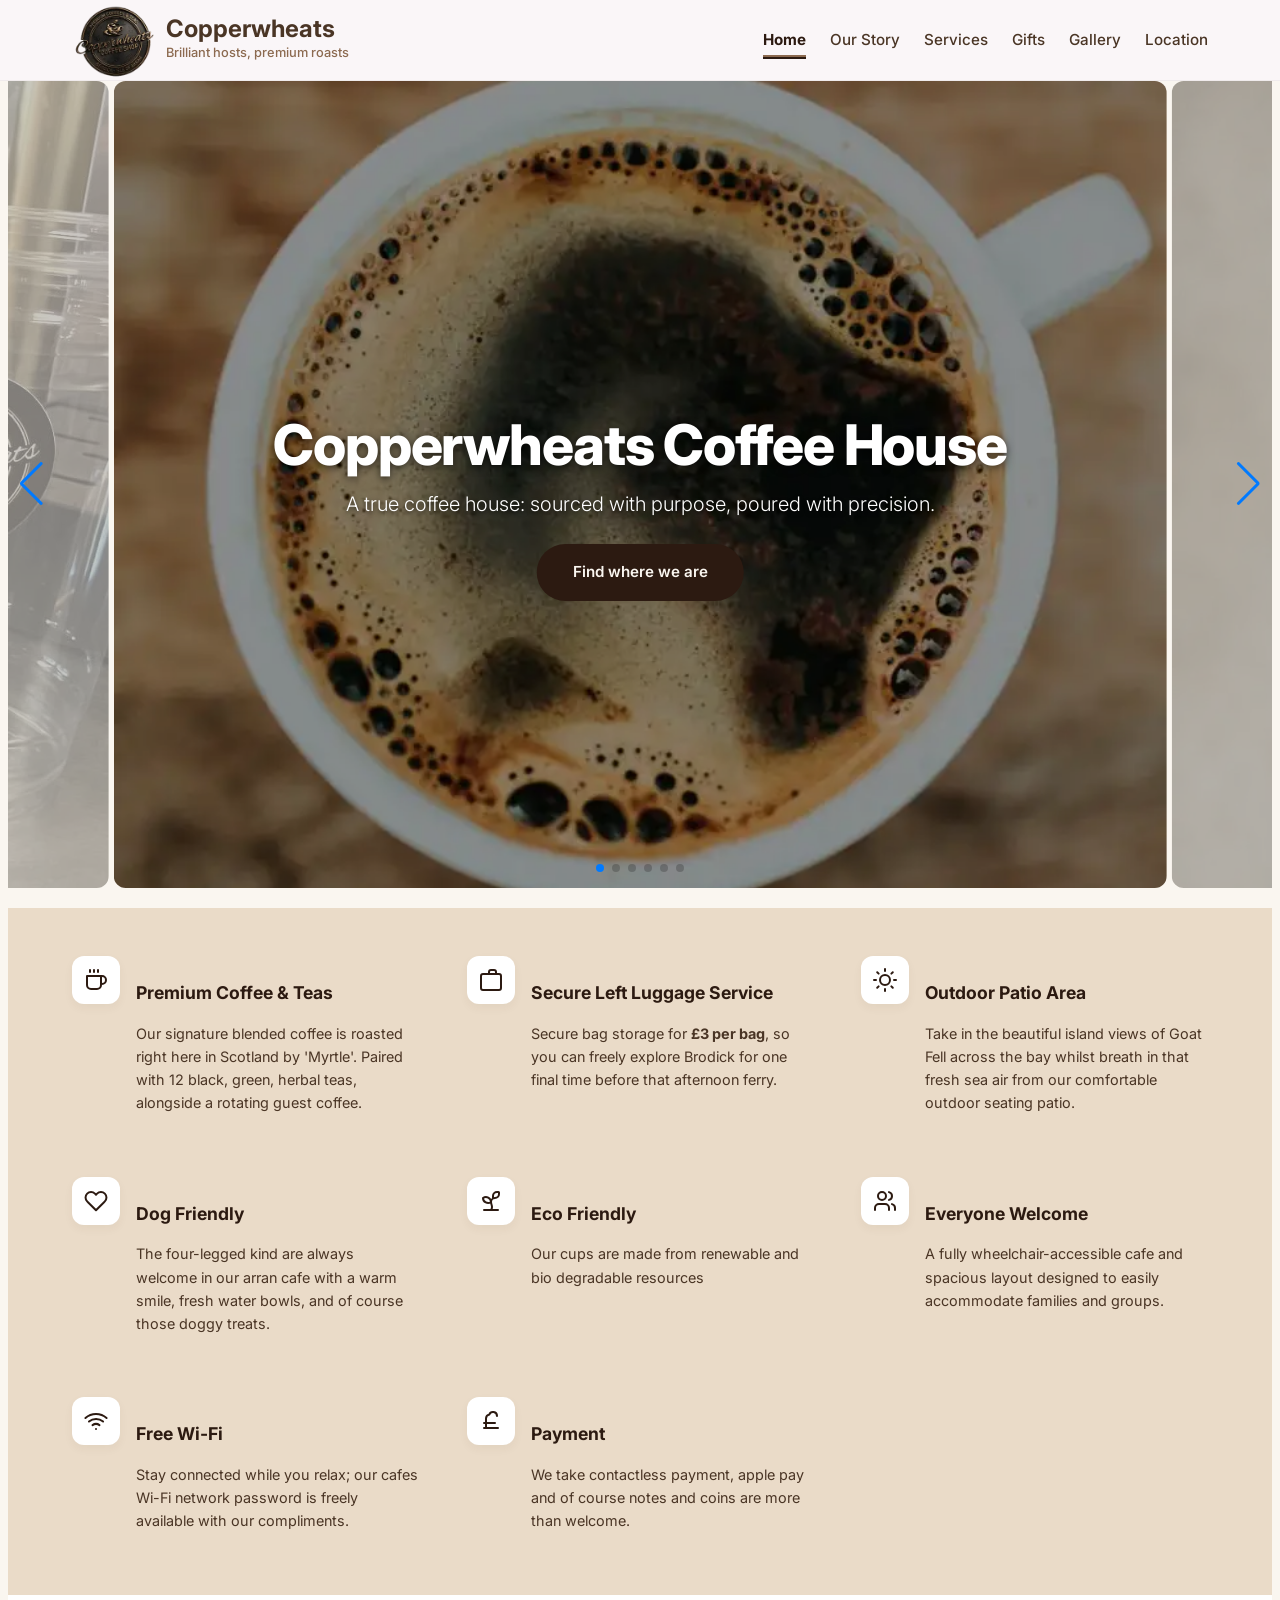
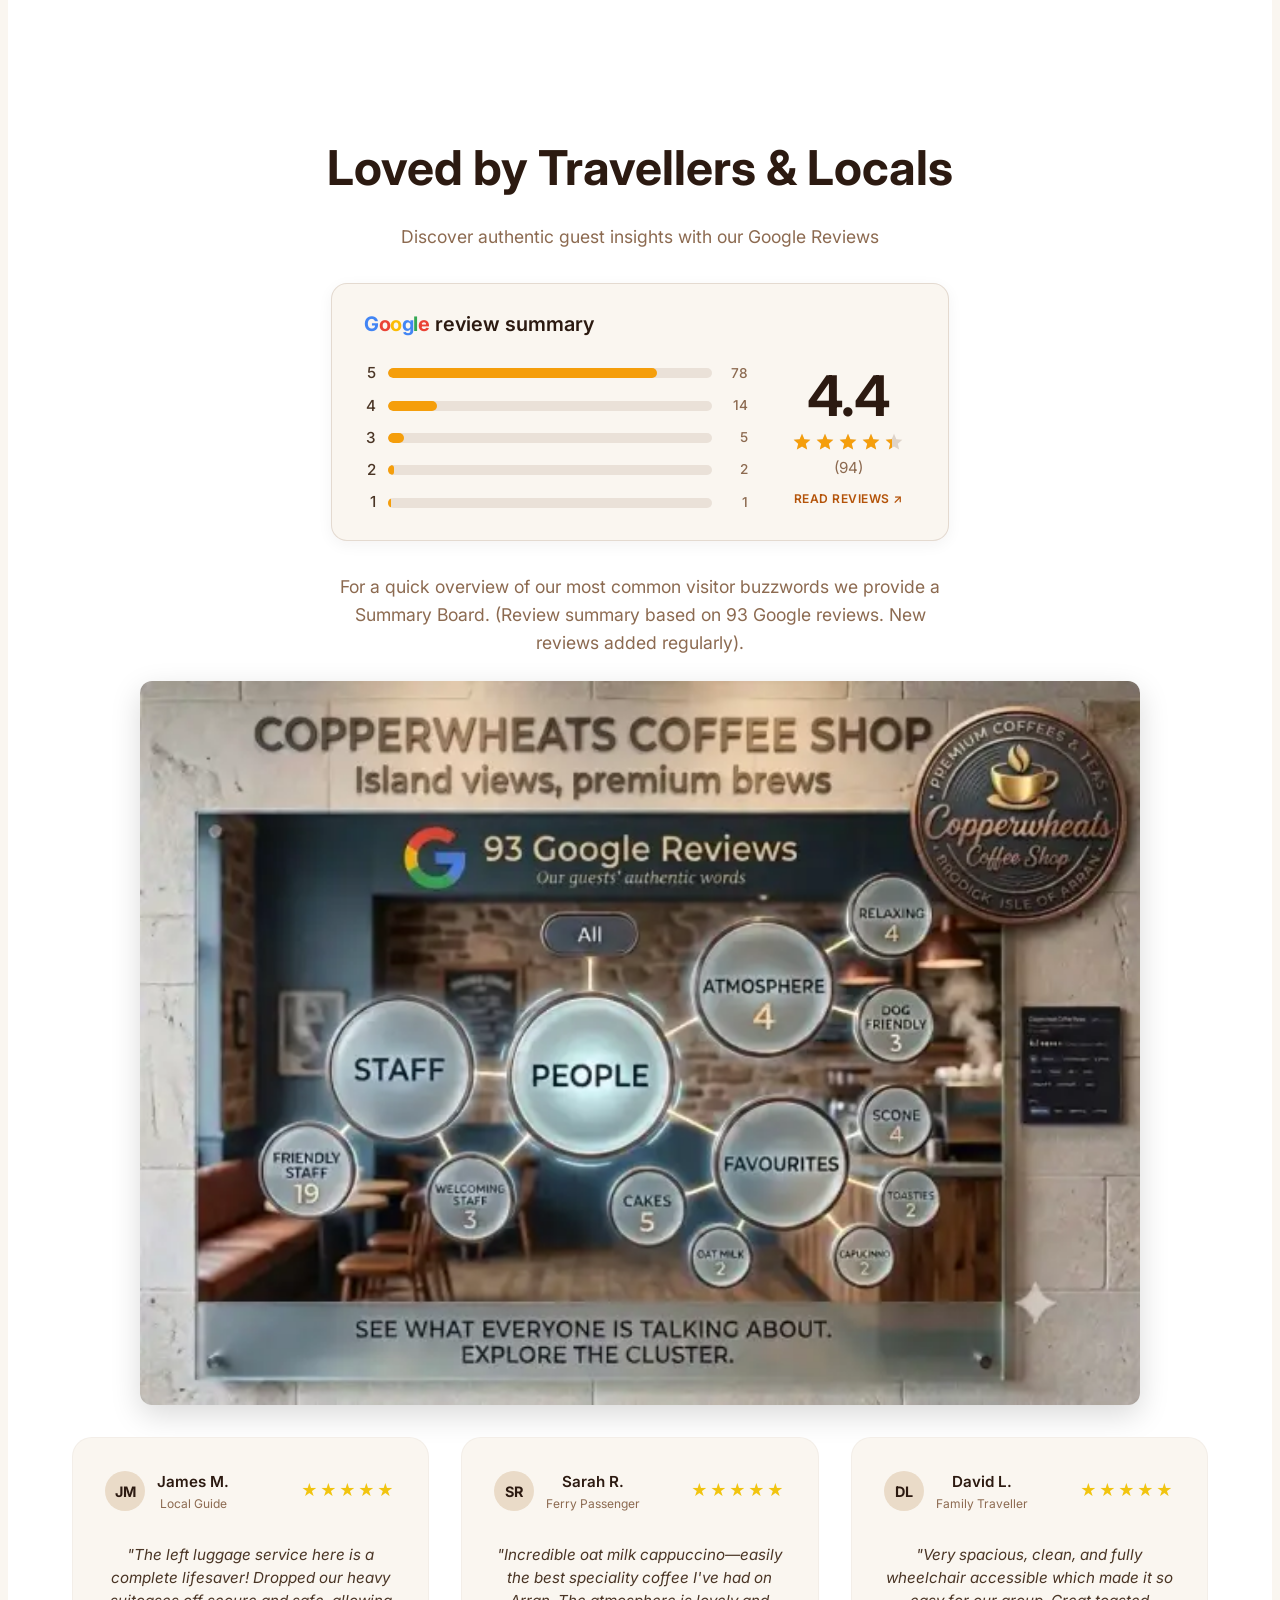
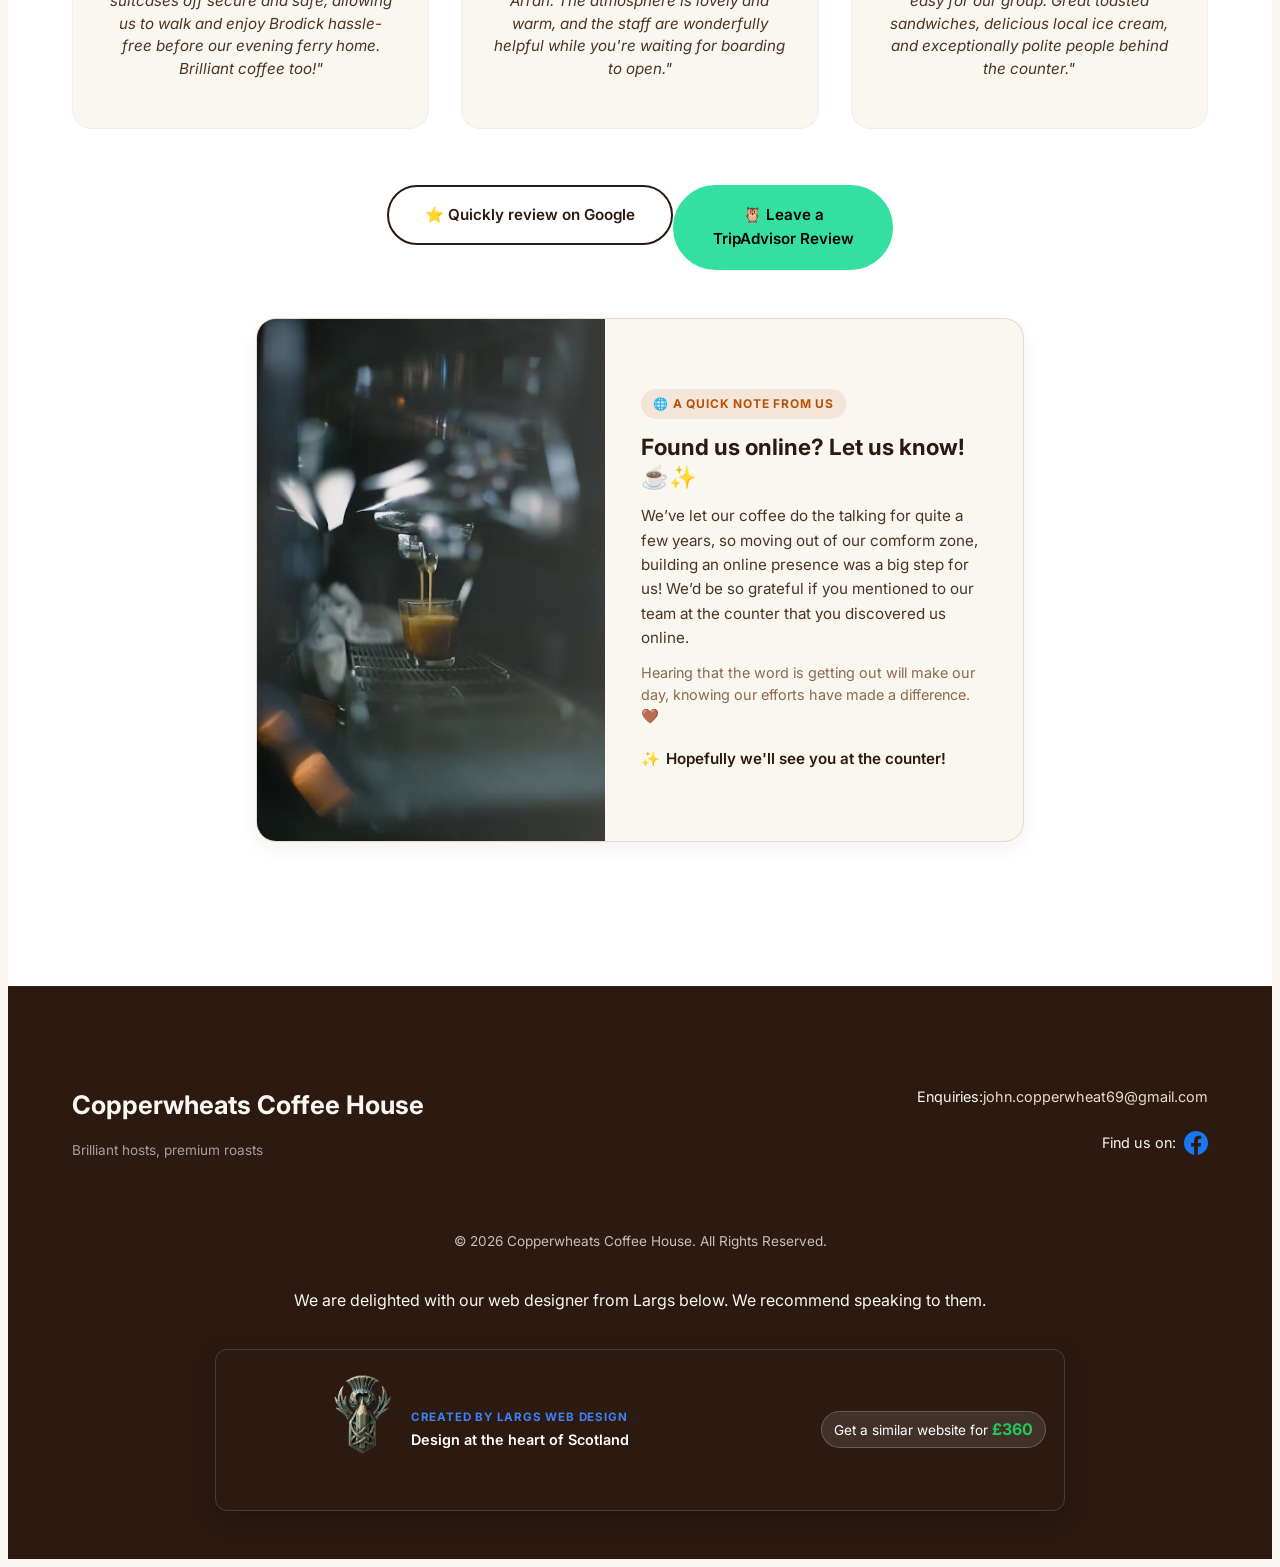
==== commit 95f59e3c: "And A Note From Us Wording" ====
--- a/index.html
+++ b/index.html
@@ -43,7 +43,7 @@
 	animation-duration: 180ms;
 	animation-timing-function: cubic-bezier(0.76, 0, 0.24, 1);
 	animation-fill-mode: both;
-	animation-name: astroFadeIn; }</style></head><body><!-- Encapsulated Header Component --><!-- GLOBAL HEADER --><header class="header-sticky" data-astro-cid-nen7h5rs><div class="container nav-container" data-astro-cid-nen7h5rs><a href="/" class="brand-logo" data-target="home" style="display: inline-flex !important; align-items: center !important; gap: 55px !important; text-decoration: none !important;" data-astro-cid-nen7h5rs><img data-astro-transition-scope="astro-znvvpdic-4" id="nav-logo-image" src="/logo.webp" alt="Copperwheats Coffee House" title="Copperwheats Coffee House Logo" style="display: block !important; position: static !important; height: 5em; width: auto; object-fit: contain; margin: 0 !important;" data-astro-cid-nen7h5rs><div class="logo-text" style="position: static !important; display: flex !important; flex-direction: column !important;" data-astro-cid-nen7h5rs><span id="lbl-logo-main" data-astro-cid-nen7h5rs>Copperwheats</span><span id="lbl-logo-sub" data-astro-cid-nen7h5rs>Brilliant hosts, premium roasts</span></div></a><!-- Mobile Hamburger Toggle Button --><button id="menu-toggle" aria-label="Toggle Navigation Menu" aria-expanded="false" class="mobile-menu-btn" data-astro-cid-nen7h5rs><span class="bar" data-astro-cid-nen7h5rs></span><span class="bar" data-astro-cid-nen7h5rs></span><span class="bar" data-astro-cid-nen7h5rs></span></button><!-- Navigation Drawer --><div id="nav-wrapper" class="nav-drawer-wrapper" data-astro-cid-nen7h5rs><nav aria-label="Main Navigation" data-astro-cid-c75fxstf><ul class="nav-list" data-astro-cid-c75fxstf><li data-astro-cid-c75fxstf><a href="/" class="nav-link active" aria-current="page" data-astro-cid-c75fxstf>Home</a></li><li data-astro-cid-c75fxstf><a href="/about" class="nav-link" data-astro-cid-c75fxstf>Our Story</a></li><li data-astro-cid-c75fxstf><a href="/services" class="nav-link" data-astro-cid-c75fxstf>Services</a></li><li data-astro-cid-c75fxstf><a href="/gifts" class="nav-link" data-astro-cid-c75fxstf>Gifts</a></li><li data-astro-cid-c75fxstf><a href="/gallery" class="nav-link" data-astro-cid-c75fxstf>Gallery</a></li><li data-astro-cid-c75fxstf><a href="/contact" class="nav-link" data-astro-cid-c75fxstf>Location</a></li></ul></nav></div></div></header><script type="module">function e(){let e=document.getElementById(`menu-toggle`),t=document.getElementById(`nav-wrapper`);e&&t&&(e.onclick=()=>{let n=e.getAttribute(`aria-expanded`)===`true`;e.setAttribute(`aria-expanded`,(!n).toString()),t.classList.toggle(`is-open`),e.classList.toggle(`is-active`)})}document.addEventListener(`astro:page-load`,e);</script><!-- PAGE MAIN CONTENT --><main><main data-astro-cid-lcdefpme><!-- HERO CAROUSEL SECTION --><section class="hero-carousel-section" data-astro-cid-lcdefpme><!-- <div class="nav-buffer"></div> --><div class="swiper hero-swiper" data-swiper-config="{&quot;effect&quot;:&quot;slide&quot;,&quot;centeredSlides&quot;:false,&quot;paginationType&quot;:&quot;bullets&quot;,&quot;autoplay&quot;:true,&quot;autoplayDelay&quot;:7000,&quot;loop&quot;:true,&quot;speed&quot;:1000,&quot;showNavigation&quot;:true,&quot;showPagination&quot;:true,&quot;breakpoints&quot;:{&quot;320&quot;:{&quot;slidesPerView&quot;:1.2,&quot;spaceBetween&quot;:3,&quot;centeredSlides&quot;:true},&quot;768&quot;:{&quot;slidesPerView&quot;:1.2,&quot;spaceBetween&quot;:3,&quot;centeredSlides&quot;:false},&quot;1024&quot;:{&quot;slidesPerView&quot;:1.2,&quot;spaceBetween&quot;:5,&quot;centeredSlides&quot;:true}}}" data-astro-cid-lcdefpme><div class="swiper-wrapper" data-astro-cid-lcdefpme><div class="swiper-slide" style="background-image: linear-gradient(rgba(0,0,0,0.4), rgba(0,0,0,0.4)), url('/images/CoffeeCup.webp');" data-astro-cid-lcdefpme><div class="hero-content" data-astro-cid-lcdefpme><h1 class="hero-title" data-astro-cid-lcdefpme>Copperwheats Coffee House</h1><p class="hero-desc" data-astro-cid-lcdefpme>A true coffee house: sourced with purpose, poured with precision.</p><a href="/contact" class="btn btn-primary" data-astro-cid-lcdefpme>Find where we are</a></div></div><div class="swiper-slide" style="background-image: linear-gradient(rgba(0,0,0,0.4), rgba(0,0,0,0.4)), url('/images/SeveralCoffeeCups.webp');" data-astro-cid-lcdefpme><div class="hero-content" data-astro-cid-lcdefpme><h1 class="hero-title" data-astro-cid-lcdefpme>We&#39;ll have your favourite!</h1><p class="hero-desc" data-astro-cid-lcdefpme>Cappuccino, Latte, Americano, Flat White, Mocha, Espresso, Iced Coffee, Hot Chocolate, Guest coffee, and 12 brands of tea, including green and herbal.</p></div></div><div class="swiper-slide" style="background-image: linear-gradient(rgba(0,0,0,0.4), rgba(0,0,0,0.4)), url('/images/FerryViewAtCopperwheats2.webp');" data-astro-cid-lcdefpme><div class="hero-content" data-astro-cid-lcdefpme><h1 class="hero-title" data-astro-cid-lcdefpme>Conveniently located by the Brodick Ferry Terminal</h1><p class="hero-desc" data-astro-cid-lcdefpme>The perfect spot to wait for the ferry before departure, or the bus to start your journey.</p><a href="/gallery" class="btn btn-primary" data-astro-cid-lcdefpme>See Our Gallery</a></div></div><div class="swiper-slide" style="background-image: linear-gradient(rgba(0,0,0,0.4), rgba(0,0,0,0.4)), url('/images/LeftLugguageOnTable.webp');" data-astro-cid-lcdefpme><div class="hero-content" data-astro-cid-lcdefpme><h1 class="hero-title" data-astro-cid-lcdefpme>Left Luggage Service</h1><p class="hero-desc" data-astro-cid-lcdefpme>Only £3 per bag!</p><a href="/services" class="btn btn-primary" data-astro-cid-lcdefpme>Our Services</a></div></div><div class="swiper-slide" style="background-image: linear-gradient(rgba(0,0,0,0.4), rgba(0,0,0,0.4)), url('/images/SconesBefore7.webp');" data-astro-cid-lcdefpme><div class="hero-content" data-astro-cid-lcdefpme><h1 class="hero-title" data-astro-cid-lcdefpme>Freshly Home Baked Goods</h1><p class="hero-desc" data-astro-cid-lcdefpme>See our scones bake in a second!</p><a href="/services" class="btn btn-primary" data-astro-cid-lcdefpme>Bake Me!</a></div></div><div class="swiper-slide" style="background-image: linear-gradient(rgba(0,0,0,0.4), rgba(0,0,0,0.4)), url('/images/CopperwheatsCoffeeCups.webp');" data-astro-cid-lcdefpme><div class="hero-content" data-astro-cid-lcdefpme><h1 class="hero-title" data-astro-cid-lcdefpme>Bio degradable and compostable Cups</h1><p class="hero-desc" data-astro-cid-lcdefpme>Greatest threat to our planet is the belief that someone else will save it.</p></div></div></div><!-- Controls --><div class="swiper-pagination" data-astro-cid-lcdefpme></div><div class="swiper-button-prev" data-astro-cid-lcdefpme></div><div class="swiper-button-next" data-astro-cid-lcdefpme></div></div></section><!------------------------------><!-- QUICK HIGHLIGHTS SECTION --><!------------------------------><section class="quick-highlights" data-astro-cid-lcdefpme><div class="container" data-astro-cid-lcdefpme><div class="highlights-grid" data-astro-cid-lcdefpme><div class="highlight-item" data-astro-cid-lcdefpme><div class="highlight-icon" data-astro-cid-lcdefpme><svg width="24" height="24" viewBox="0 0 24 24" fill="none" stroke="currentColor" stroke-width="2" stroke-linecap="round" stroke-linejoin="round"><path d="M17 8h1a4 4 0 1 1 0 8h-1"></path><path d="M3 8h14v9a4 4 0 0 1-4 4H7a4 4 0 0 1-4-4Z"></path><line x1="6" y1="2" x2="6" y2="4"></line><line x1="10" y1="2" x2="10" y2="4"></line><line x1="14" y1="2" x2="14" y2="4"></line></svg></div><div class="highlight-text" data-astro-cid-lcdefpme><h4 data-astro-cid-lcdefpme>Premium Coffee &amp; Teas</h4><p data-astro-cid-lcdefpme>Our signature blended coffee is roasted right here in Scotland by 'Myrtle'. Paired with 12 black, green, herbal teas, alongside a rotating guest coffee.</p></div></div><div class="highlight-item" data-astro-cid-lcdefpme><div class="highlight-icon" data-astro-cid-lcdefpme><svg width="24" height="24" viewBox="0 0 24 24" fill="none" stroke="currentColor" stroke-width="2" stroke-linecap="round" stroke-linejoin="round"><path d="M22 20V8a2 2 0 0 0-2-2h-3V4a2 2 0 0 0-2-2h-3a2 2 0 0 0-2 2v2H4a2 2 0 0 0-2 2v12a2 2 0 0 0 2 2h16a2 2 0 0 0 2-2z"></path><path d="M7 6h10"></path></svg></div><div class="highlight-text" data-astro-cid-lcdefpme><h4 data-astro-cid-lcdefpme>Secure Left Luggage Service</h4><p data-astro-cid-lcdefpme>Secure bag storage for <b>£3 per bag</b>, so you can freely explore Brodick for one final time before that afternoon ferry.</p></div></div><div class="highlight-item" data-astro-cid-lcdefpme><div class="highlight-icon" data-astro-cid-lcdefpme><svg width="24" height="24" viewBox="0 0 24 24" fill="none" stroke="currentColor" stroke-width="2" stroke-linecap="round" stroke-linejoin="round"><circle cx="12" cy="12" r="5"></circle><line x1="12" y1="1" x2="12" y2="3"></line><line x1="12" y1="21" x2="12" y2="23"></line><line x1="4.22" y1="4.22" x2="5.64" y2="5.64"></line><line x1="18.36" y1="18.36" x2="19.78" y2="19.78"></line><line x1="1" y1="12" x2="3" y2="12"></line><line x1="21" y1="12" x2="23" y2="12"></line><line x1="4.22" y1="19.78" x2="5.64" y2="18.36"></line><line x1="18.36" y1="5.64" x2="19.78" y2="4.22"></line></svg></div><div class="highlight-text" data-astro-cid-lcdefpme><h4 data-astro-cid-lcdefpme>Outdoor Patio Area</h4><p data-astro-cid-lcdefpme>Take in the beautiful island views of Goat Fell across the bay whilst breath in that fresh sea air from our comfortable outdoor seating patio.</p></div></div><div class="highlight-item" data-astro-cid-lcdefpme><div class="highlight-icon" data-astro-cid-lcdefpme><svg width="24" height="24" viewBox="0 0 24 24" fill="none" stroke="currentColor" stroke-width="2" stroke-linecap="round" stroke-linejoin="round"><path d="M20.84 4.61a5.5 5.5 0 0 0-7.78 0L12 5.67l-1.06-1.06a5.5 5.5 0 0 0-7.78 7.78l1.06 1.06L12 21.23l7.78-7.78 1.06-1.06a5.5 5.5 0 0 0 0-7.78z"></path></svg></div><div class="highlight-text" data-astro-cid-lcdefpme><h4 data-astro-cid-lcdefpme>Dog Friendly</h4><p data-astro-cid-lcdefpme>The four-legged kind are always welcome in our arran cafe with a warm smile, fresh water bowls, and of course those doggy treats.</p></div></div><div class="highlight-item" data-astro-cid-lcdefpme><div class="highlight-icon" data-astro-cid-lcdefpme><svg xmlns="http://www.w3.org/2000/svg" width="24" height="24" viewBox="0 0 24 24" fill="none" stroke="currentColor" stroke-width="2" stroke-linecap="round" stroke-linejoin="round"><path d="M14 9.536V7a4 4 0 0 1 4-4h1.5a.5.5 0 0 1 .5.5V5a4 4 0 0 1-4 4 4 4 0 0 0-4 4c0 2 1 3 1 5a5 5 0 0 1-1 3"/><path d="M4 9a5 5 0 0 1 8 4 5 5 0 0 1-8-4"/><path d="M5 21h14"/></svg></div><div class="highlight-text" data-astro-cid-lcdefpme><h4 data-astro-cid-lcdefpme>Eco Friendly</h4><p data-astro-cid-lcdefpme>Our cups are made from renewable and bio degradable resources</p></div></div><div class="highlight-item" data-astro-cid-lcdefpme><div class="highlight-icon" data-astro-cid-lcdefpme><svg width="24" height="24" viewBox="0 0 24 24" fill="none" stroke="currentColor" stroke-width="2" stroke-linecap="round" stroke-linejoin="round"><path d="M16 21v-2a4 4 0 0 0-4-4H6a4 4 0 0 0-4 4v2"></path><circle cx="9" cy="7" r="4"></circle><path d="M22 21v-2a4 4 0 0 0-3-3.87"></path><path d="M16 3.13a4 4 0 0 1 0 7.75"></path></svg></div><div class="highlight-text" data-astro-cid-lcdefpme><h4 data-astro-cid-lcdefpme>Everyone Welcome</h4><p data-astro-cid-lcdefpme>A fully wheelchair-accessible cafe and spacious layout designed to easily accommodate families and groups.</p></div></div><div class="highlight-item" data-astro-cid-lcdefpme><div class="highlight-icon" data-astro-cid-lcdefpme><svg width="24" height="24" viewBox="0 0 24 24" fill="none" stroke="currentColor" stroke-width="2" stroke-linecap="round" stroke-linejoin="round"><path d="M5 12.55a11 11 0 0 1 14.08 0"></path><path d="M1.42 9a16 16 0 0 1 21.16 0"></path><path d="M8.53 16.11a6 6 0 0 1 6.94 0"></path><line x1="12" y1="20" x2="12.01" y2="20"></line></svg></div><div class="highlight-text" data-astro-cid-lcdefpme><h4 data-astro-cid-lcdefpme>Free Wi-Fi</h4><p data-astro-cid-lcdefpme>Stay connected while you relax; our cafes Wi-Fi network password is freely available with our compliments.</p></div></div><div class="highlight-item" data-astro-cid-lcdefpme><div class="highlight-icon" data-astro-cid-lcdefpme><svg width="24" height="24" viewBox="0 0 24 24" fill="none" stroke="currentColor" stroke-width="2" stroke-linecap="round" stroke-linejoin="round"><path d="M18 7a4 4 0 0 0-7.75-1.38A4 4 0 0 0 7 9.5V19h11" /><path d="M5 14h11" /><path d="M5 19h14" /></svg></div><div class="highlight-text" data-astro-cid-lcdefpme><h4 data-astro-cid-lcdefpme>Payment</h4><p data-astro-cid-lcdefpme>We take contactless payment, apple pay and of course notes and coins are more than welcome.</p></div></div></div></div></section><!-------------------------------><!----- REVIEWS SECTION ---------><!-------------------------------><section class="reviews-section" data-astro-cid-lcdefpme><div class="container text-center" data-astro-cid-lcdefpme><!-- Section Title & Subtitle --><h2 class="section-title" id="lbl-review-title" data-astro-cid-lcdefpme>Loved by Travellers &amp; Locals</h2><p class="section-subtitle" id="lbl-review-subtitle" style="margin-bottom: 1.5rem !important;" data-astro-cid-lcdefpme>Discover authentic guest insights with our Google Reviews</p><!-- 3. Google Reviews Spotlight Section (Controlled via Config) --><section class="review-summary-section" data-astro-cid-olxq4rxa><div class="review-summary-card" data-astro-cid-olxq4rxa><div class="header-row" data-astro-cid-olxq4rxa><h3 class="summary-title" data-astro-cid-olxq4rxa><span class="google-logo" data-astro-cid-olxq4rxa><span style="color: #4285F4;" data-astro-cid-olxq4rxa>G</span><span style="color: #EA4335;" data-astro-cid-olxq4rxa>o</span><span style="color: #FBBC05;" data-astro-cid-olxq4rxa>o</span><span style="color: #4285F4;" data-astro-cid-olxq4rxa>g</span><span style="color: #34A853;" data-astro-cid-olxq4rxa>l</span><span style="color: #EA4335;" data-astro-cid-olxq4rxa>e</span></span>review summary</h3></div><div class="summary-grid" data-astro-cid-olxq4rxa><!-- Left side: 5-star rating breakdown bars with individual review counts --><div class="bars-container" data-astro-cid-olxq4rxa><div class="bar-row" data-astro-cid-olxq4rxa><span class="star-label" data-astro-cid-olxq4rxa>5</span><div class="bar-track" data-astro-cid-olxq4rxa><div class="bar-fill" style="width: 83%" data-astro-cid-olxq4rxa></div></div><span class="star-count" data-astro-cid-olxq4rxa>78</span></div><div class="bar-row" data-astro-cid-olxq4rxa><span class="star-label" data-astro-cid-olxq4rxa>4</span><div class="bar-track" data-astro-cid-olxq4rxa><div class="bar-fill" style="width: 15%" data-astro-cid-olxq4rxa></div></div><span class="star-count" data-astro-cid-olxq4rxa>14</span></div><div class="bar-row" data-astro-cid-olxq4rxa><span class="star-label" data-astro-cid-olxq4rxa>3</span><div class="bar-track" data-astro-cid-olxq4rxa><div class="bar-fill" style="width: 5%" data-astro-cid-olxq4rxa></div></div><span class="star-count" data-astro-cid-olxq4rxa>5</span></div><div class="bar-row" data-astro-cid-olxq4rxa><span class="star-label" data-astro-cid-olxq4rxa>2</span><div class="bar-track" data-astro-cid-olxq4rxa><div class="bar-fill" style="width: 2%" data-astro-cid-olxq4rxa></div></div><span class="star-count" data-astro-cid-olxq4rxa>2</span></div><div class="bar-row" data-astro-cid-olxq4rxa><span class="star-label" data-astro-cid-olxq4rxa>1</span><div class="bar-track" data-astro-cid-olxq4rxa><div class="bar-fill" style="width: 1%" data-astro-cid-olxq4rxa></div></div><span class="star-count" data-astro-cid-olxq4rxa>1</span></div></div><!-- Right side: Clickable Score, Stars & Total Count Link --><a href="https://search.google.com/local/reviews?placeid=ChIJsR7E-07viUgRKh1IqQQ9mAc" id="link-google-reviews-home" target="_blank" rel="noopener noreferrer" class="score-link-container" title="View our Google Reviews" data-astro-cid-olxq4rxa><div class="big-score" data-astro-cid-olxq4rxa>4.4</div><!-- Reliable SVG Star Rendering --><div class="stars-row" aria-label="Rating: 4.4 out of 5 stars" data-astro-cid-olxq4rxa><div class="star-wrapper" data-astro-cid-olxq4rxa><svg viewBox="0 0 24 24" class="star-svg empty-star" data-astro-cid-olxq4rxa><path d="M12 17.27L18.18 21l-1.64-7.03L22 9.24l-7.19-.61L12 2 9.19 8.63 2 9.24l5.46 4.73L5.82 21z" data-astro-cid-olxq4rxa></path></svg><div class="star-filled-clip" style="width: 100%" data-astro-cid-olxq4rxa><svg viewBox="0 0 24 24" class="star-svg full-star" data-astro-cid-olxq4rxa><path d="M12 17.27L18.18 21l-1.64-7.03L22 9.24l-7.19-.61L12 2 9.19 8.63 2 9.24l5.46 4.73L5.82 21z" data-astro-cid-olxq4rxa></path></svg></div></div><div class="star-wrapper" data-astro-cid-olxq4rxa><svg viewBox="0 0 24 24" class="star-svg empty-star" data-astro-cid-olxq4rxa><path d="M12 17.27L18.18 21l-1.64-7.03L22 9.24l-7.19-.61L12 2 9.19 8.63 2 9.24l5.46 4.73L5.82 21z" data-astro-cid-olxq4rxa></path></svg><div class="star-filled-clip" style="width: 100%" data-astro-cid-olxq4rxa><svg viewBox="0 0 24 24" class="star-svg full-star" data-astro-cid-olxq4rxa><path d="M12 17.27L18.18 21l-1.64-7.03L22 9.24l-7.19-.61L12 2 9.19 8.63 2 9.24l5.46 4.73L5.82 21z" data-astro-cid-olxq4rxa></path></svg></div></div><div class="star-wrapper" data-astro-cid-olxq4rxa><svg viewBox="0 0 24 24" class="star-svg empty-star" data-astro-cid-olxq4rxa><path d="M12 17.27L18.18 21l-1.64-7.03L22 9.24l-7.19-.61L12 2 9.19 8.63 2 9.24l5.46 4.73L5.82 21z" data-astro-cid-olxq4rxa></path></svg><div class="star-filled-clip" style="width: 100%" data-astro-cid-olxq4rxa><svg viewBox="0 0 24 24" class="star-svg full-star" data-astro-cid-olxq4rxa><path d="M12 17.27L18.18 21l-1.64-7.03L22 9.24l-7.19-.61L12 2 9.19 8.63 2 9.24l5.46 4.73L5.82 21z" data-astro-cid-olxq4rxa></path></svg></div></div><div class="star-wrapper" data-astro-cid-olxq4rxa><svg viewBox="0 0 24 24" class="star-svg empty-star" data-astro-cid-olxq4rxa><path d="M12 17.27L18.18 21l-1.64-7.03L22 9.24l-7.19-.61L12 2 9.19 8.63 2 9.24l5.46 4.73L5.82 21z" data-astro-cid-olxq4rxa></path></svg><div class="star-filled-clip" style="width: 100%" data-astro-cid-olxq4rxa><svg viewBox="0 0 24 24" class="star-svg full-star" data-astro-cid-olxq4rxa><path d="M12 17.27L18.18 21l-1.64-7.03L22 9.24l-7.19-.61L12 2 9.19 8.63 2 9.24l5.46 4.73L5.82 21z" data-astro-cid-olxq4rxa></path></svg></div></div><div class="star-wrapper" data-astro-cid-olxq4rxa><svg viewBox="0 0 24 24" class="star-svg empty-star" data-astro-cid-olxq4rxa><path d="M12 17.27L18.18 21l-1.64-7.03L22 9.24l-7.19-.61L12 2 9.19 8.63 2 9.24l5.46 4.73L5.82 21z" data-astro-cid-olxq4rxa></path></svg><div class="star-filled-clip" style="width: 40%" data-astro-cid-olxq4rxa><svg viewBox="0 0 24 24" class="star-svg full-star" data-astro-cid-olxq4rxa><path d="M12 17.27L18.18 21l-1.64-7.03L22 9.24l-7.19-.61L12 2 9.19 8.63 2 9.24l5.46 4.73L5.82 21z" data-astro-cid-olxq4rxa></path></svg></div></div></div><div class="total-count" data-astro-cid-olxq4rxa>(94)</div><span class="read-reviews-btn" data-astro-cid-olxq4rxa>Read Reviews ↗</span></a></div></div></section><!-- Optional Google Summary Board Feature --><div class="section-google-summary" style="width: 100%; padding: 0 !important; text-align: center;" data-astro-cid-lcdefpme><div class="google-summary-board" style="margin: 0 auto 1.5rem auto !important; max-width: 1000px !important; width: 90% !important;" data-astro-cid-lcdefpme><p class="section-subtitle" id="lbl-summary-board-text" style="margin-top: 0 !important; margin-bottom: 1.5rem !important;" data-astro-cid-lcdefpme>For a quick overview of our most common visitor buzzwords we provide a Summary Board. (Review summary based on 93 Google reviews. New reviews added regularly).</p><img src="/images/GoogleReviews_SummaryBoard.webp" alt="Google Review Summary Board" title="Google Review Summary Board" loading="lazy" decoding="async" style="display: block !important; width: 100% !important; height: auto !important; border-radius: 12px !important; box-shadow: 0 10px 30px rgba(0,0,0,0.15) !important; object-fit: cover !important;" data-astro-cid-lcdefpme></div></div><!-- Dynamic Review Cards Grid --><div class="reviews-grid" id="container-reviews" data-astro-cid-lcdefpme><div class="review-card" data-astro-cid-lcdefpme><div class="review-header" data-astro-cid-lcdefpme><div class="reviewer-info" data-astro-cid-lcdefpme><div class="reviewer-avatar" data-astro-cid-lcdefpme>JM</div><div data-astro-cid-lcdefpme><div class="reviewer-name" data-astro-cid-lcdefpme>James M.</div><div class="reviewer-meta" data-astro-cid-lcdefpme>Local Guide</div></div></div><span class="reviews-rating-stars" data-astro-cid-lcdefpme>★★★★★</span></div><p class="review-text" data-astro-cid-lcdefpme>&quot;The left luggage service here is a complete lifesaver! Dropped our heavy suitcases off secure and safe, allowing us to walk and enjoy Brodick hassle-free before our evening ferry home. Brilliant coffee too!&quot;</p></div><div class="review-card" data-astro-cid-lcdefpme><div class="review-header" data-astro-cid-lcdefpme><div class="reviewer-info" data-astro-cid-lcdefpme><div class="reviewer-avatar" data-astro-cid-lcdefpme>SR</div><div data-astro-cid-lcdefpme><div class="reviewer-name" data-astro-cid-lcdefpme>Sarah R.</div><div class="reviewer-meta" data-astro-cid-lcdefpme>Ferry Passenger</div></div></div><span class="reviews-rating-stars" data-astro-cid-lcdefpme>★★★★★</span></div><p class="review-text" data-astro-cid-lcdefpme>&quot;Incredible oat milk cappuccino—easily the best speciality coffee I&#39;ve had on Arran. The atmosphere is lovely and warm, and the staff are wonderfully helpful while you&#39;re waiting for boarding to open.&quot;</p></div><div class="review-card" data-astro-cid-lcdefpme><div class="review-header" data-astro-cid-lcdefpme><div class="reviewer-info" data-astro-cid-lcdefpme><div class="reviewer-avatar" data-astro-cid-lcdefpme>DL</div><div data-astro-cid-lcdefpme><div class="reviewer-name" data-astro-cid-lcdefpme>David L.</div><div class="reviewer-meta" data-astro-cid-lcdefpme>Family Traveller</div></div></div><span class="reviews-rating-stars" data-astro-cid-lcdefpme>★★★★★</span></div><p class="review-text" data-astro-cid-lcdefpme>&quot;Very spacious, clean, and fully wheelchair accessible which made it so easy for our group. Great toasted sandwiches, delicious local ice cream, and exceptionally polite people behind the counter.&quot;</p></div></div><!-- Review Action Buttons --><div id="wrapper-reviews-home" style="margin-top: 3rem; text-align: center;" data-astro-cid-lcdefpme><a href="https://search.google.com/local/writereview?placeid=ChIJsR7E-07viUgRKh1IqQQ9mAc" id="btn-google-review-home" class="btn btn-secondary" target="_blank" rel="noopener noreferrer" style="display: inline-flex; align-items: center; gap: 0.5rem;" data-astro-cid-lcdefpme>⭐ Quickly review on Google</a><a href="https://www.tripadvisor.co.uk/Restaurant_Review-g551754-d3649538-Reviews-Copperwheat_Coffee_House-Brodick_Isle_of_Arran_Scotland.html" id="btn-tripadvisor-review-home" class="btn btn-secondary" target="_blank" rel="noopener noreferrer" style="margin-top: 0.5rem; display: inline-flex; align-items: center; justify-content: center; gap: 0.5rem; width: 100%; max-width: 220px; margin-left: auto; margin-right: auto; background-color: #34E0A1; border-color: #34E0A1; color: #000000;" data-astro-cid-lcdefpme>🦉 Leave a TripAdvisor Review</a></div></div><!-- React Hydrated Astro Island --><section class="discover-note-section" data-astro-cid-5hnzyw7l><div class="discover-card" data-astro-cid-5hnzyw7l><div class="card-image-wrapper" data-astro-cid-5hnzyw7l><img src="/images/expresso.avif" alt="Beautiful expresso coffee" class="card-img" loading="lazy" data-astro-cid-5hnzyw7l><div class="image-overlay" data-astro-cid-5hnzyw7l></div></div><div class="card-content" data-astro-cid-5hnzyw7l><span class="badge" data-astro-cid-5hnzyw7l>🌐 A Quick Note From Us</span><h2 class="headline" data-astro-cid-5hnzyw7l>Found us online? Let us know! ☕✨</h2><p class="body-text" data-astro-cid-5hnzyw7l>We’ve let our coffee do the talking for quite a few years, so moving out our comform zone building on online presence was a big step for us! We’d be so grateful if you mentioned to our team at the counter that you discovered us online, and our efforts are working.</p><p class="sub-text" data-astro-cid-5hnzyw7l>Hearing that the word is getting out will make our day, knowing our efforts have made a difference. 🤎</p><div class="sign-off" data-astro-cid-5hnzyw7l><span class="heart-emoji" data-astro-cid-5hnzyw7l>✨</span> Hopefully we'll see you at the counter!</div></div></div></section></section></main></main><!-- GLOBAL FOOTER --><footer class="footer"><div class="container"><!-- Client Footer Section --><div class="footer-grid"><div class="footer-brand"><h4 id="lbl-footer-name">Copperwheats Coffee House</h4><p id="lbl-footer-tagline">Brilliant hosts, premium roasts</p></div><div class="footer-meta"><p>Enquiries:<a href="mailto:john.copperwheat69@gmail.com" id="lbl-footer-email-link">john.copperwheat69@gmail.com</a></p><div class="social-links"><span>Find us on:</span><a href="https://www.facebook.com/Copperwheats" target="_blank" rel="noopener noreferrer" aria-label="Visit Copperwheats on Facebook"><svg xmlns="http://www.w3.org/2000/svg" width="24" height="24" viewBox="0 0 24 24" fill="#1877F2"><path d="M24 12.073c0-6.627-5.373-12-12-12s-12 5.373-12 12c0 5.99 4.388 10.954 10.125 11.854v-8.385H7.078v-3.47h3.047V9.43c0-3.007 1.792-4.669 4.533-4.669 1.312 0 2.686.235 2.686.235v2.953H15.83c-1.491 0-1.956.925-1.956 1.874v2.25h3.328l-.532 3.47h-2.796v8.385C19.612 23.027 24 18.062 24 12.073z"></path></svg></a></div></div></div><!-- Largs Web Design Ad Banner & Copyright Section --><div class="footer-ad-container" id="lbl-footer-copyright"><div class="footer-copyright-text">&copy; 2026 Copperwheats Coffee House. All Rights Reserved.</div><p>We are delighted with our web designer from Largs below. We recommend speaking to them.</p><div class="largs-ad-banner"><a href="https://www.largswebdesign.co.uk" target="_blank" rel="noopener noreferrer" class="largs-ad-link"><!-- Largs Web Design Logo --><img src="/images/largs-web-design-logo.webp" alt="Largs Web Design Logo" class="largs-logo"><div class="largs-ad-text"><span class="largs-tag">Created by Largs Web Design</span><span class="largs-title">Design at the heart of Scotland</span></div><div class="largs-action-group"><div class="largs-price-tag">Get a similar website for <strong>£360</strong></div></div></a></div></div></div></footer><!-- Pinned floating call button --><a id="floating-cta-button" href="https://www.google.com/maps/dir/?api=1&amp;destination=Copperwheats%20Coffee%20House&amp;destination_place_id=ChIJsR7E-07viUgRKh1IqQQ9mAc" class="floating-cta-btn hide-at-top" target="_blank" rel="noopener noreferrer" style="--btn-bg: #4A3525; --btn-hover: #8C6A50; --btn-opacity: 0.5;" data-astro-cid-67ubvuye><svg class="directions-icon" viewBox="0 0 24 24" width="20" height="20" fill="currentColor" data-astro-cid-67ubvuye><path d="M22.43 10.59l-9.01-9.01c-.78-.78-2.05-.78-2.83 0l-9.01 9.01c-.78.78-.78 2.05 0 2.83l9.01 9.01c.78.78 2.05.78 2.83 0l9.01-9.01c.79-.78.79-2.05 0-2.83zm-8.93 2.91v-2.5h-4v3h-2v-4c0-.55.45-1 1-1h5v-2.5l3.5 3.5-3.5 3.5z" data-astro-cid-67ubvuye></path></svg><span data-astro-cid-67ubvuye>Get Directions</span></a><script type="module">var e=document.getElementById(`floating-cta-button`);e&&window.addEventListener(`scroll`,()=>{window.scrollY<120?e.classList.add(`is-hidden`):e.classList.remove(`is-hidden`)},{passive:!0});</script></body></html><!-- SWIPER CSS & JS CDN IMPORTS --><link rel="stylesheet" href="https://cdn.jsdelivr.net/npm/swiper@11/swiper-bundle.min.css"><script src="https://cdn.jsdelivr.net/npm/swiper@11/swiper-bundle.min.js"></script><!-- SWIPER INITIALIZATION SCRIPT --><script>
+	animation-name: astroFadeIn; }</style></head><body><!-- Encapsulated Header Component --><!-- GLOBAL HEADER --><header class="header-sticky" data-astro-cid-nen7h5rs><div class="container nav-container" data-astro-cid-nen7h5rs><a href="/" class="brand-logo" data-target="home" style="display: inline-flex !important; align-items: center !important; gap: 55px !important; text-decoration: none !important;" data-astro-cid-nen7h5rs><img data-astro-transition-scope="astro-znvvpdic-4" id="nav-logo-image" src="/logo.webp" alt="Copperwheats Coffee House" title="Copperwheats Coffee House Logo" style="display: block !important; position: static !important; height: 5em; width: auto; object-fit: contain; margin: 0 !important;" data-astro-cid-nen7h5rs><div class="logo-text" style="position: static !important; display: flex !important; flex-direction: column !important;" data-astro-cid-nen7h5rs><span id="lbl-logo-main" data-astro-cid-nen7h5rs>Copperwheats</span><span id="lbl-logo-sub" data-astro-cid-nen7h5rs>Brilliant hosts, premium roasts</span></div></a><!-- Mobile Hamburger Toggle Button --><button id="menu-toggle" aria-label="Toggle Navigation Menu" aria-expanded="false" class="mobile-menu-btn" data-astro-cid-nen7h5rs><span class="bar" data-astro-cid-nen7h5rs></span><span class="bar" data-astro-cid-nen7h5rs></span><span class="bar" data-astro-cid-nen7h5rs></span></button><!-- Navigation Drawer --><div id="nav-wrapper" class="nav-drawer-wrapper" data-astro-cid-nen7h5rs><nav aria-label="Main Navigation" data-astro-cid-c75fxstf><ul class="nav-list" data-astro-cid-c75fxstf><li data-astro-cid-c75fxstf><a href="/" class="nav-link active" aria-current="page" data-astro-cid-c75fxstf>Home</a></li><li data-astro-cid-c75fxstf><a href="/about" class="nav-link" data-astro-cid-c75fxstf>Our Story</a></li><li data-astro-cid-c75fxstf><a href="/services" class="nav-link" data-astro-cid-c75fxstf>Services</a></li><li data-astro-cid-c75fxstf><a href="/gifts" class="nav-link" data-astro-cid-c75fxstf>Gifts</a></li><li data-astro-cid-c75fxstf><a href="/gallery" class="nav-link" data-astro-cid-c75fxstf>Gallery</a></li><li data-astro-cid-c75fxstf><a href="/contact" class="nav-link" data-astro-cid-c75fxstf>Location</a></li></ul></nav></div></div></header><script type="module">function e(){let e=document.getElementById(`menu-toggle`),t=document.getElementById(`nav-wrapper`);e&&t&&(e.onclick=()=>{let n=e.getAttribute(`aria-expanded`)===`true`;e.setAttribute(`aria-expanded`,(!n).toString()),t.classList.toggle(`is-open`),e.classList.toggle(`is-active`)})}document.addEventListener(`astro:page-load`,e);</script><!-- PAGE MAIN CONTENT --><main><main data-astro-cid-lcdefpme><!-- HERO CAROUSEL SECTION --><section class="hero-carousel-section" data-astro-cid-lcdefpme><!-- <div class="nav-buffer"></div> --><div class="swiper hero-swiper" data-swiper-config="{&quot;effect&quot;:&quot;slide&quot;,&quot;centeredSlides&quot;:false,&quot;paginationType&quot;:&quot;bullets&quot;,&quot;autoplay&quot;:true,&quot;autoplayDelay&quot;:7000,&quot;loop&quot;:true,&quot;speed&quot;:1000,&quot;showNavigation&quot;:true,&quot;showPagination&quot;:true,&quot;breakpoints&quot;:{&quot;320&quot;:{&quot;slidesPerView&quot;:1.2,&quot;spaceBetween&quot;:3,&quot;centeredSlides&quot;:true},&quot;768&quot;:{&quot;slidesPerView&quot;:1.2,&quot;spaceBetween&quot;:3,&quot;centeredSlides&quot;:false},&quot;1024&quot;:{&quot;slidesPerView&quot;:1.2,&quot;spaceBetween&quot;:5,&quot;centeredSlides&quot;:true}}}" data-astro-cid-lcdefpme><div class="swiper-wrapper" data-astro-cid-lcdefpme><div class="swiper-slide" style="background-image: linear-gradient(rgba(0,0,0,0.4), rgba(0,0,0,0.4)), url('/images/CoffeeCup.webp');" data-astro-cid-lcdefpme><div class="hero-content" data-astro-cid-lcdefpme><h1 class="hero-title" data-astro-cid-lcdefpme>Copperwheats Coffee House</h1><p class="hero-desc" data-astro-cid-lcdefpme>A true coffee house: sourced with purpose, poured with precision.</p><a href="/contact" class="btn btn-primary" data-astro-cid-lcdefpme>Find where we are</a></div></div><div class="swiper-slide" style="background-image: linear-gradient(rgba(0,0,0,0.4), rgba(0,0,0,0.4)), url('/images/SeveralCoffeeCups.webp');" data-astro-cid-lcdefpme><div class="hero-content" data-astro-cid-lcdefpme><h1 class="hero-title" data-astro-cid-lcdefpme>We&#39;ll have your favourite!</h1><p class="hero-desc" data-astro-cid-lcdefpme>Cappuccino, Latte, Americano, Flat White, Mocha, Espresso, Iced Coffee, Hot Chocolate, Guest coffee, and 12 brands of tea, including green and herbal.</p></div></div><div class="swiper-slide" style="background-image: linear-gradient(rgba(0,0,0,0.4), rgba(0,0,0,0.4)), url('/images/FerryViewAtCopperwheats2.webp');" data-astro-cid-lcdefpme><div class="hero-content" data-astro-cid-lcdefpme><h1 class="hero-title" data-astro-cid-lcdefpme>Conveniently located by the Brodick Ferry Terminal</h1><p class="hero-desc" data-astro-cid-lcdefpme>The perfect spot to wait for the ferry before departure, or the bus to start your journey.</p><a href="/gallery" class="btn btn-primary" data-astro-cid-lcdefpme>See Our Gallery</a></div></div><div class="swiper-slide" style="background-image: linear-gradient(rgba(0,0,0,0.4), rgba(0,0,0,0.4)), url('/images/LeftLugguageOnTable.webp');" data-astro-cid-lcdefpme><div class="hero-content" data-astro-cid-lcdefpme><h1 class="hero-title" data-astro-cid-lcdefpme>Left Luggage Service</h1><p class="hero-desc" data-astro-cid-lcdefpme>Only £3 per bag!</p><a href="/services" class="btn btn-primary" data-astro-cid-lcdefpme>Our Services</a></div></div><div class="swiper-slide" style="background-image: linear-gradient(rgba(0,0,0,0.4), rgba(0,0,0,0.4)), url('/images/SconesBefore7.webp');" data-astro-cid-lcdefpme><div class="hero-content" data-astro-cid-lcdefpme><h1 class="hero-title" data-astro-cid-lcdefpme>Freshly Home Baked Goods</h1><p class="hero-desc" data-astro-cid-lcdefpme>See our scones bake in a second!</p><a href="/services" class="btn btn-primary" data-astro-cid-lcdefpme>Bake Me!</a></div></div><div class="swiper-slide" style="background-image: linear-gradient(rgba(0,0,0,0.4), rgba(0,0,0,0.4)), url('/images/CopperwheatsCoffeeCups.webp');" data-astro-cid-lcdefpme><div class="hero-content" data-astro-cid-lcdefpme><h1 class="hero-title" data-astro-cid-lcdefpme>Bio degradable and compostable Cups</h1><p class="hero-desc" data-astro-cid-lcdefpme>Greatest threat to our planet is the belief that someone else will save it.</p></div></div></div><!-- Controls --><div class="swiper-pagination" data-astro-cid-lcdefpme></div><div class="swiper-button-prev" data-astro-cid-lcdefpme></div><div class="swiper-button-next" data-astro-cid-lcdefpme></div></div></section><!------------------------------><!-- QUICK HIGHLIGHTS SECTION --><!------------------------------><section class="quick-highlights" data-astro-cid-lcdefpme><div class="container" data-astro-cid-lcdefpme><div class="highlights-grid" data-astro-cid-lcdefpme><div class="highlight-item" data-astro-cid-lcdefpme><div class="highlight-icon" data-astro-cid-lcdefpme><svg width="24" height="24" viewBox="0 0 24 24" fill="none" stroke="currentColor" stroke-width="2" stroke-linecap="round" stroke-linejoin="round"><path d="M17 8h1a4 4 0 1 1 0 8h-1"></path><path d="M3 8h14v9a4 4 0 0 1-4 4H7a4 4 0 0 1-4-4Z"></path><line x1="6" y1="2" x2="6" y2="4"></line><line x1="10" y1="2" x2="10" y2="4"></line><line x1="14" y1="2" x2="14" y2="4"></line></svg></div><div class="highlight-text" data-astro-cid-lcdefpme><h4 data-astro-cid-lcdefpme>Premium Coffee &amp; Teas</h4><p data-astro-cid-lcdefpme>Our signature blended coffee is roasted right here in Scotland by 'Myrtle'. Paired with 12 black, green, herbal teas, alongside a rotating guest coffee.</p></div></div><div class="highlight-item" data-astro-cid-lcdefpme><div class="highlight-icon" data-astro-cid-lcdefpme><svg width="24" height="24" viewBox="0 0 24 24" fill="none" stroke="currentColor" stroke-width="2" stroke-linecap="round" stroke-linejoin="round"><path d="M22 20V8a2 2 0 0 0-2-2h-3V4a2 2 0 0 0-2-2h-3a2 2 0 0 0-2 2v2H4a2 2 0 0 0-2 2v12a2 2 0 0 0 2 2h16a2 2 0 0 0 2-2z"></path><path d="M7 6h10"></path></svg></div><div class="highlight-text" data-astro-cid-lcdefpme><h4 data-astro-cid-lcdefpme>Secure Left Luggage Service</h4><p data-astro-cid-lcdefpme>Secure bag storage for <b>£3 per bag</b>, so you can freely explore Brodick for one final time before that afternoon ferry.</p></div></div><div class="highlight-item" data-astro-cid-lcdefpme><div class="highlight-icon" data-astro-cid-lcdefpme><svg width="24" height="24" viewBox="0 0 24 24" fill="none" stroke="currentColor" stroke-width="2" stroke-linecap="round" stroke-linejoin="round"><circle cx="12" cy="12" r="5"></circle><line x1="12" y1="1" x2="12" y2="3"></line><line x1="12" y1="21" x2="12" y2="23"></line><line x1="4.22" y1="4.22" x2="5.64" y2="5.64"></line><line x1="18.36" y1="18.36" x2="19.78" y2="19.78"></line><line x1="1" y1="12" x2="3" y2="12"></line><line x1="21" y1="12" x2="23" y2="12"></line><line x1="4.22" y1="19.78" x2="5.64" y2="18.36"></line><line x1="18.36" y1="5.64" x2="19.78" y2="4.22"></line></svg></div><div class="highlight-text" data-astro-cid-lcdefpme><h4 data-astro-cid-lcdefpme>Outdoor Patio Area</h4><p data-astro-cid-lcdefpme>Take in the beautiful island views of Goat Fell across the bay whilst breath in that fresh sea air from our comfortable outdoor seating patio.</p></div></div><div class="highlight-item" data-astro-cid-lcdefpme><div class="highlight-icon" data-astro-cid-lcdefpme><svg width="24" height="24" viewBox="0 0 24 24" fill="none" stroke="currentColor" stroke-width="2" stroke-linecap="round" stroke-linejoin="round"><path d="M20.84 4.61a5.5 5.5 0 0 0-7.78 0L12 5.67l-1.06-1.06a5.5 5.5 0 0 0-7.78 7.78l1.06 1.06L12 21.23l7.78-7.78 1.06-1.06a5.5 5.5 0 0 0 0-7.78z"></path></svg></div><div class="highlight-text" data-astro-cid-lcdefpme><h4 data-astro-cid-lcdefpme>Dog Friendly</h4><p data-astro-cid-lcdefpme>The four-legged kind are always welcome in our arran cafe with a warm smile, fresh water bowls, and of course those doggy treats.</p></div></div><div class="highlight-item" data-astro-cid-lcdefpme><div class="highlight-icon" data-astro-cid-lcdefpme><svg xmlns="http://www.w3.org/2000/svg" width="24" height="24" viewBox="0 0 24 24" fill="none" stroke="currentColor" stroke-width="2" stroke-linecap="round" stroke-linejoin="round"><path d="M14 9.536V7a4 4 0 0 1 4-4h1.5a.5.5 0 0 1 .5.5V5a4 4 0 0 1-4 4 4 4 0 0 0-4 4c0 2 1 3 1 5a5 5 0 0 1-1 3"/><path d="M4 9a5 5 0 0 1 8 4 5 5 0 0 1-8-4"/><path d="M5 21h14"/></svg></div><div class="highlight-text" data-astro-cid-lcdefpme><h4 data-astro-cid-lcdefpme>Eco Friendly</h4><p data-astro-cid-lcdefpme>Our cups are made from renewable and bio degradable resources</p></div></div><div class="highlight-item" data-astro-cid-lcdefpme><div class="highlight-icon" data-astro-cid-lcdefpme><svg width="24" height="24" viewBox="0 0 24 24" fill="none" stroke="currentColor" stroke-width="2" stroke-linecap="round" stroke-linejoin="round"><path d="M16 21v-2a4 4 0 0 0-4-4H6a4 4 0 0 0-4 4v2"></path><circle cx="9" cy="7" r="4"></circle><path d="M22 21v-2a4 4 0 0 0-3-3.87"></path><path d="M16 3.13a4 4 0 0 1 0 7.75"></path></svg></div><div class="highlight-text" data-astro-cid-lcdefpme><h4 data-astro-cid-lcdefpme>Everyone Welcome</h4><p data-astro-cid-lcdefpme>A fully wheelchair-accessible cafe and spacious layout designed to easily accommodate families and groups.</p></div></div><div class="highlight-item" data-astro-cid-lcdefpme><div class="highlight-icon" data-astro-cid-lcdefpme><svg width="24" height="24" viewBox="0 0 24 24" fill="none" stroke="currentColor" stroke-width="2" stroke-linecap="round" stroke-linejoin="round"><path d="M5 12.55a11 11 0 0 1 14.08 0"></path><path d="M1.42 9a16 16 0 0 1 21.16 0"></path><path d="M8.53 16.11a6 6 0 0 1 6.94 0"></path><line x1="12" y1="20" x2="12.01" y2="20"></line></svg></div><div class="highlight-text" data-astro-cid-lcdefpme><h4 data-astro-cid-lcdefpme>Free Wi-Fi</h4><p data-astro-cid-lcdefpme>Stay connected while you relax; our cafes Wi-Fi network password is freely available with our compliments.</p></div></div><div class="highlight-item" data-astro-cid-lcdefpme><div class="highlight-icon" data-astro-cid-lcdefpme><svg width="24" height="24" viewBox="0 0 24 24" fill="none" stroke="currentColor" stroke-width="2" stroke-linecap="round" stroke-linejoin="round"><path d="M18 7a4 4 0 0 0-7.75-1.38A4 4 0 0 0 7 9.5V19h11" /><path d="M5 14h11" /><path d="M5 19h14" /></svg></div><div class="highlight-text" data-astro-cid-lcdefpme><h4 data-astro-cid-lcdefpme>Payment</h4><p data-astro-cid-lcdefpme>We take contactless payment, apple pay and of course notes and coins are more than welcome.</p></div></div></div></div></section><!-------------------------------><!----- REVIEWS SECTION ---------><!-------------------------------><section class="reviews-section" data-astro-cid-lcdefpme><div class="container text-center" data-astro-cid-lcdefpme><!-- Section Title & Subtitle --><h2 class="section-title" id="lbl-review-title" data-astro-cid-lcdefpme>Loved by Travellers &amp; Locals</h2><p class="section-subtitle" id="lbl-review-subtitle" style="margin-bottom: 1.5rem !important;" data-astro-cid-lcdefpme>Discover authentic guest insights with our Google Reviews</p><!-- 3. Google Reviews Spotlight Section (Controlled via Config) --><section class="review-summary-section" data-astro-cid-olxq4rxa><div class="review-summary-card" data-astro-cid-olxq4rxa><div class="header-row" data-astro-cid-olxq4rxa><h3 class="summary-title" data-astro-cid-olxq4rxa><span class="google-logo" data-astro-cid-olxq4rxa><span style="color: #4285F4;" data-astro-cid-olxq4rxa>G</span><span style="color: #EA4335;" data-astro-cid-olxq4rxa>o</span><span style="color: #FBBC05;" data-astro-cid-olxq4rxa>o</span><span style="color: #4285F4;" data-astro-cid-olxq4rxa>g</span><span style="color: #34A853;" data-astro-cid-olxq4rxa>l</span><span style="color: #EA4335;" data-astro-cid-olxq4rxa>e</span></span>review summary</h3></div><div class="summary-grid" data-astro-cid-olxq4rxa><!-- Left side: 5-star rating breakdown bars with individual review counts --><div class="bars-container" data-astro-cid-olxq4rxa><div class="bar-row" data-astro-cid-olxq4rxa><span class="star-label" data-astro-cid-olxq4rxa>5</span><div class="bar-track" data-astro-cid-olxq4rxa><div class="bar-fill" style="width: 83%" data-astro-cid-olxq4rxa></div></div><span class="star-count" data-astro-cid-olxq4rxa>78</span></div><div class="bar-row" data-astro-cid-olxq4rxa><span class="star-label" data-astro-cid-olxq4rxa>4</span><div class="bar-track" data-astro-cid-olxq4rxa><div class="bar-fill" style="width: 15%" data-astro-cid-olxq4rxa></div></div><span class="star-count" data-astro-cid-olxq4rxa>14</span></div><div class="bar-row" data-astro-cid-olxq4rxa><span class="star-label" data-astro-cid-olxq4rxa>3</span><div class="bar-track" data-astro-cid-olxq4rxa><div class="bar-fill" style="width: 5%" data-astro-cid-olxq4rxa></div></div><span class="star-count" data-astro-cid-olxq4rxa>5</span></div><div class="bar-row" data-astro-cid-olxq4rxa><span class="star-label" data-astro-cid-olxq4rxa>2</span><div class="bar-track" data-astro-cid-olxq4rxa><div class="bar-fill" style="width: 2%" data-astro-cid-olxq4rxa></div></div><span class="star-count" data-astro-cid-olxq4rxa>2</span></div><div class="bar-row" data-astro-cid-olxq4rxa><span class="star-label" data-astro-cid-olxq4rxa>1</span><div class="bar-track" data-astro-cid-olxq4rxa><div class="bar-fill" style="width: 1%" data-astro-cid-olxq4rxa></div></div><span class="star-count" data-astro-cid-olxq4rxa>1</span></div></div><!-- Right side: Clickable Score, Stars & Total Count Link --><a href="https://search.google.com/local/reviews?placeid=ChIJsR7E-07viUgRKh1IqQQ9mAc" id="link-google-reviews-home" target="_blank" rel="noopener noreferrer" class="score-link-container" title="View our Google Reviews" data-astro-cid-olxq4rxa><div class="big-score" data-astro-cid-olxq4rxa>4.4</div><!-- Reliable SVG Star Rendering --><div class="stars-row" aria-label="Rating: 4.4 out of 5 stars" data-astro-cid-olxq4rxa><div class="star-wrapper" data-astro-cid-olxq4rxa><svg viewBox="0 0 24 24" class="star-svg empty-star" data-astro-cid-olxq4rxa><path d="M12 17.27L18.18 21l-1.64-7.03L22 9.24l-7.19-.61L12 2 9.19 8.63 2 9.24l5.46 4.73L5.82 21z" data-astro-cid-olxq4rxa></path></svg><div class="star-filled-clip" style="width: 100%" data-astro-cid-olxq4rxa><svg viewBox="0 0 24 24" class="star-svg full-star" data-astro-cid-olxq4rxa><path d="M12 17.27L18.18 21l-1.64-7.03L22 9.24l-7.19-.61L12 2 9.19 8.63 2 9.24l5.46 4.73L5.82 21z" data-astro-cid-olxq4rxa></path></svg></div></div><div class="star-wrapper" data-astro-cid-olxq4rxa><svg viewBox="0 0 24 24" class="star-svg empty-star" data-astro-cid-olxq4rxa><path d="M12 17.27L18.18 21l-1.64-7.03L22 9.24l-7.19-.61L12 2 9.19 8.63 2 9.24l5.46 4.73L5.82 21z" data-astro-cid-olxq4rxa></path></svg><div class="star-filled-clip" style="width: 100%" data-astro-cid-olxq4rxa><svg viewBox="0 0 24 24" class="star-svg full-star" data-astro-cid-olxq4rxa><path d="M12 17.27L18.18 21l-1.64-7.03L22 9.24l-7.19-.61L12 2 9.19 8.63 2 9.24l5.46 4.73L5.82 21z" data-astro-cid-olxq4rxa></path></svg></div></div><div class="star-wrapper" data-astro-cid-olxq4rxa><svg viewBox="0 0 24 24" class="star-svg empty-star" data-astro-cid-olxq4rxa><path d="M12 17.27L18.18 21l-1.64-7.03L22 9.24l-7.19-.61L12 2 9.19 8.63 2 9.24l5.46 4.73L5.82 21z" data-astro-cid-olxq4rxa></path></svg><div class="star-filled-clip" style="width: 100%" data-astro-cid-olxq4rxa><svg viewBox="0 0 24 24" class="star-svg full-star" data-astro-cid-olxq4rxa><path d="M12 17.27L18.18 21l-1.64-7.03L22 9.24l-7.19-.61L12 2 9.19 8.63 2 9.24l5.46 4.73L5.82 21z" data-astro-cid-olxq4rxa></path></svg></div></div><div class="star-wrapper" data-astro-cid-olxq4rxa><svg viewBox="0 0 24 24" class="star-svg empty-star" data-astro-cid-olxq4rxa><path d="M12 17.27L18.18 21l-1.64-7.03L22 9.24l-7.19-.61L12 2 9.19 8.63 2 9.24l5.46 4.73L5.82 21z" data-astro-cid-olxq4rxa></path></svg><div class="star-filled-clip" style="width: 100%" data-astro-cid-olxq4rxa><svg viewBox="0 0 24 24" class="star-svg full-star" data-astro-cid-olxq4rxa><path d="M12 17.27L18.18 21l-1.64-7.03L22 9.24l-7.19-.61L12 2 9.19 8.63 2 9.24l5.46 4.73L5.82 21z" data-astro-cid-olxq4rxa></path></svg></div></div><div class="star-wrapper" data-astro-cid-olxq4rxa><svg viewBox="0 0 24 24" class="star-svg empty-star" data-astro-cid-olxq4rxa><path d="M12 17.27L18.18 21l-1.64-7.03L22 9.24l-7.19-.61L12 2 9.19 8.63 2 9.24l5.46 4.73L5.82 21z" data-astro-cid-olxq4rxa></path></svg><div class="star-filled-clip" style="width: 40%" data-astro-cid-olxq4rxa><svg viewBox="0 0 24 24" class="star-svg full-star" data-astro-cid-olxq4rxa><path d="M12 17.27L18.18 21l-1.64-7.03L22 9.24l-7.19-.61L12 2 9.19 8.63 2 9.24l5.46 4.73L5.82 21z" data-astro-cid-olxq4rxa></path></svg></div></div></div><div class="total-count" data-astro-cid-olxq4rxa>(94)</div><span class="read-reviews-btn" data-astro-cid-olxq4rxa>Read Reviews ↗</span></a></div></div></section><!-- Optional Google Summary Board Feature --><div class="section-google-summary" style="width: 100%; padding: 0 !important; text-align: center;" data-astro-cid-lcdefpme><div class="google-summary-board" style="margin: 0 auto 1.5rem auto !important; max-width: 1000px !important; width: 90% !important;" data-astro-cid-lcdefpme><p class="section-subtitle" id="lbl-summary-board-text" style="margin-top: 0 !important; margin-bottom: 1.5rem !important;" data-astro-cid-lcdefpme>For a quick overview of our most common visitor buzzwords we provide a Summary Board. (Review summary based on 93 Google reviews. New reviews added regularly).</p><img src="/images/GoogleReviews_SummaryBoard.webp" alt="Google Review Summary Board" title="Google Review Summary Board" loading="lazy" decoding="async" style="display: block !important; width: 100% !important; height: auto !important; border-radius: 12px !important; box-shadow: 0 10px 30px rgba(0,0,0,0.15) !important; object-fit: cover !important;" data-astro-cid-lcdefpme></div></div><!-- Dynamic Review Cards Grid --><div class="reviews-grid" id="container-reviews" data-astro-cid-lcdefpme><div class="review-card" data-astro-cid-lcdefpme><div class="review-header" data-astro-cid-lcdefpme><div class="reviewer-info" data-astro-cid-lcdefpme><div class="reviewer-avatar" data-astro-cid-lcdefpme>JM</div><div data-astro-cid-lcdefpme><div class="reviewer-name" data-astro-cid-lcdefpme>James M.</div><div class="reviewer-meta" data-astro-cid-lcdefpme>Local Guide</div></div></div><span class="reviews-rating-stars" data-astro-cid-lcdefpme>★★★★★</span></div><p class="review-text" data-astro-cid-lcdefpme>&quot;The left luggage service here is a complete lifesaver! Dropped our heavy suitcases off secure and safe, allowing us to walk and enjoy Brodick hassle-free before our evening ferry home. Brilliant coffee too!&quot;</p></div><div class="review-card" data-astro-cid-lcdefpme><div class="review-header" data-astro-cid-lcdefpme><div class="reviewer-info" data-astro-cid-lcdefpme><div class="reviewer-avatar" data-astro-cid-lcdefpme>SR</div><div data-astro-cid-lcdefpme><div class="reviewer-name" data-astro-cid-lcdefpme>Sarah R.</div><div class="reviewer-meta" data-astro-cid-lcdefpme>Ferry Passenger</div></div></div><span class="reviews-rating-stars" data-astro-cid-lcdefpme>★★★★★</span></div><p class="review-text" data-astro-cid-lcdefpme>&quot;Incredible oat milk cappuccino—easily the best speciality coffee I&#39;ve had on Arran. The atmosphere is lovely and warm, and the staff are wonderfully helpful while you&#39;re waiting for boarding to open.&quot;</p></div><div class="review-card" data-astro-cid-lcdefpme><div class="review-header" data-astro-cid-lcdefpme><div class="reviewer-info" data-astro-cid-lcdefpme><div class="reviewer-avatar" data-astro-cid-lcdefpme>DL</div><div data-astro-cid-lcdefpme><div class="reviewer-name" data-astro-cid-lcdefpme>David L.</div><div class="reviewer-meta" data-astro-cid-lcdefpme>Family Traveller</div></div></div><span class="reviews-rating-stars" data-astro-cid-lcdefpme>★★★★★</span></div><p class="review-text" data-astro-cid-lcdefpme>&quot;Very spacious, clean, and fully wheelchair accessible which made it so easy for our group. Great toasted sandwiches, delicious local ice cream, and exceptionally polite people behind the counter.&quot;</p></div></div><!-- Review Action Buttons --><div id="wrapper-reviews-home" style="margin-top: 3rem; text-align: center;" data-astro-cid-lcdefpme><a href="https://search.google.com/local/writereview?placeid=ChIJsR7E-07viUgRKh1IqQQ9mAc" id="btn-google-review-home" class="btn btn-secondary" target="_blank" rel="noopener noreferrer" style="display: inline-flex; align-items: center; gap: 0.5rem;" data-astro-cid-lcdefpme>⭐ Quickly review on Google</a><a href="https://www.tripadvisor.co.uk/Restaurant_Review-g551754-d3649538-Reviews-Copperwheat_Coffee_House-Brodick_Isle_of_Arran_Scotland.html" id="btn-tripadvisor-review-home" class="btn btn-secondary" target="_blank" rel="noopener noreferrer" style="margin-top: 0.5rem; display: inline-flex; align-items: center; justify-content: center; gap: 0.5rem; width: 100%; max-width: 220px; margin-left: auto; margin-right: auto; background-color: #34E0A1; border-color: #34E0A1; color: #000000;" data-astro-cid-lcdefpme>🦉 Leave a TripAdvisor Review</a></div></div><!-- React Hydrated Astro Island --><section class="discover-note-section" data-astro-cid-5hnzyw7l><div class="discover-card" data-astro-cid-5hnzyw7l><div class="card-image-wrapper" data-astro-cid-5hnzyw7l><img src="/images/expresso.avif" alt="Beautiful expresso coffee" class="card-img" loading="lazy" data-astro-cid-5hnzyw7l><div class="image-overlay" data-astro-cid-5hnzyw7l></div></div><div class="card-content" data-astro-cid-5hnzyw7l><span class="badge" data-astro-cid-5hnzyw7l>🌐 A Quick Note From Us</span><h2 class="headline" data-astro-cid-5hnzyw7l>Found us online? Let us know! ☕✨</h2><p class="body-text" data-astro-cid-5hnzyw7l>We’ve let our coffee do the talking for quite a few years, so moving out of our comform zone, building an online presence was a big step for us! We’d be so grateful if you mentioned to our team at the counter that you discovered us online.</p><p class="sub-text" data-astro-cid-5hnzyw7l>Hearing that the word is getting out will make our day, knowing our efforts have made a difference. 🤎</p><div class="sign-off" data-astro-cid-5hnzyw7l><span class="heart-emoji" data-astro-cid-5hnzyw7l>✨</span> Hopefully we'll see you at the counter!</div></div></div></section></section></main></main><!-- GLOBAL FOOTER --><footer class="footer"><div class="container"><!-- Client Footer Section --><div class="footer-grid"><div class="footer-brand"><h4 id="lbl-footer-name">Copperwheats Coffee House</h4><p id="lbl-footer-tagline">Brilliant hosts, premium roasts</p></div><div class="footer-meta"><p>Enquiries:<a href="mailto:john.copperwheat69@gmail.com" id="lbl-footer-email-link">john.copperwheat69@gmail.com</a></p><div class="social-links"><span>Find us on:</span><a href="https://www.facebook.com/Copperwheats" target="_blank" rel="noopener noreferrer" aria-label="Visit Copperwheats on Facebook"><svg xmlns="http://www.w3.org/2000/svg" width="24" height="24" viewBox="0 0 24 24" fill="#1877F2"><path d="M24 12.073c0-6.627-5.373-12-12-12s-12 5.373-12 12c0 5.99 4.388 10.954 10.125 11.854v-8.385H7.078v-3.47h3.047V9.43c0-3.007 1.792-4.669 4.533-4.669 1.312 0 2.686.235 2.686.235v2.953H15.83c-1.491 0-1.956.925-1.956 1.874v2.25h3.328l-.532 3.47h-2.796v8.385C19.612 23.027 24 18.062 24 12.073z"></path></svg></a></div></div></div><!-- Largs Web Design Ad Banner & Copyright Section --><div class="footer-ad-container" id="lbl-footer-copyright"><div class="footer-copyright-text">&copy; 2026 Copperwheats Coffee House. All Rights Reserved.</div><p>We are delighted with our web designer from Largs below. We recommend speaking to them.</p><div class="largs-ad-banner"><a href="https://www.largswebdesign.co.uk" target="_blank" rel="noopener noreferrer" class="largs-ad-link"><!-- Largs Web Design Logo --><img src="/images/largs-web-design-logo.webp" alt="Largs Web Design Logo" class="largs-logo"><div class="largs-ad-text"><span class="largs-tag">Created by Largs Web Design</span><span class="largs-title">Design at the heart of Scotland</span></div><div class="largs-action-group"><div class="largs-price-tag">Get a similar website for <strong>£360</strong></div></div></a></div></div></div></footer><!-- Pinned floating call button --><a id="floating-cta-button" href="https://www.google.com/maps/dir/?api=1&amp;destination=Copperwheats%20Coffee%20House&amp;destination_place_id=ChIJsR7E-07viUgRKh1IqQQ9mAc" class="floating-cta-btn hide-at-top" target="_blank" rel="noopener noreferrer" style="--btn-bg: #4A3525; --btn-hover: #8C6A50; --btn-opacity: 0.5;" data-astro-cid-67ubvuye><svg class="directions-icon" viewBox="0 0 24 24" width="20" height="20" fill="currentColor" data-astro-cid-67ubvuye><path d="M22.43 10.59l-9.01-9.01c-.78-.78-2.05-.78-2.83 0l-9.01 9.01c-.78.78-.78 2.05 0 2.83l9.01 9.01c.78.78 2.05.78 2.83 0l9.01-9.01c.79-.78.79-2.05 0-2.83zm-8.93 2.91v-2.5h-4v3h-2v-4c0-.55.45-1 1-1h5v-2.5l3.5 3.5-3.5 3.5z" data-astro-cid-67ubvuye></path></svg><span data-astro-cid-67ubvuye>Get Directions</span></a><script type="module">var e=document.getElementById(`floating-cta-button`);e&&window.addEventListener(`scroll`,()=>{window.scrollY<120?e.classList.add(`is-hidden`):e.classList.remove(`is-hidden`)},{passive:!0});</script></body></html><!-- SWIPER CSS & JS CDN IMPORTS --><link rel="stylesheet" href="https://cdn.jsdelivr.net/npm/swiper@11/swiper-bundle.min.css"><script src="https://cdn.jsdelivr.net/npm/swiper@11/swiper-bundle.min.js"></script><!-- SWIPER INITIALIZATION SCRIPT --><script>
   // Global variable to keep track of the instance across transitions
   window.myHeroSwiper = window.myHeroSwiper || null;
 
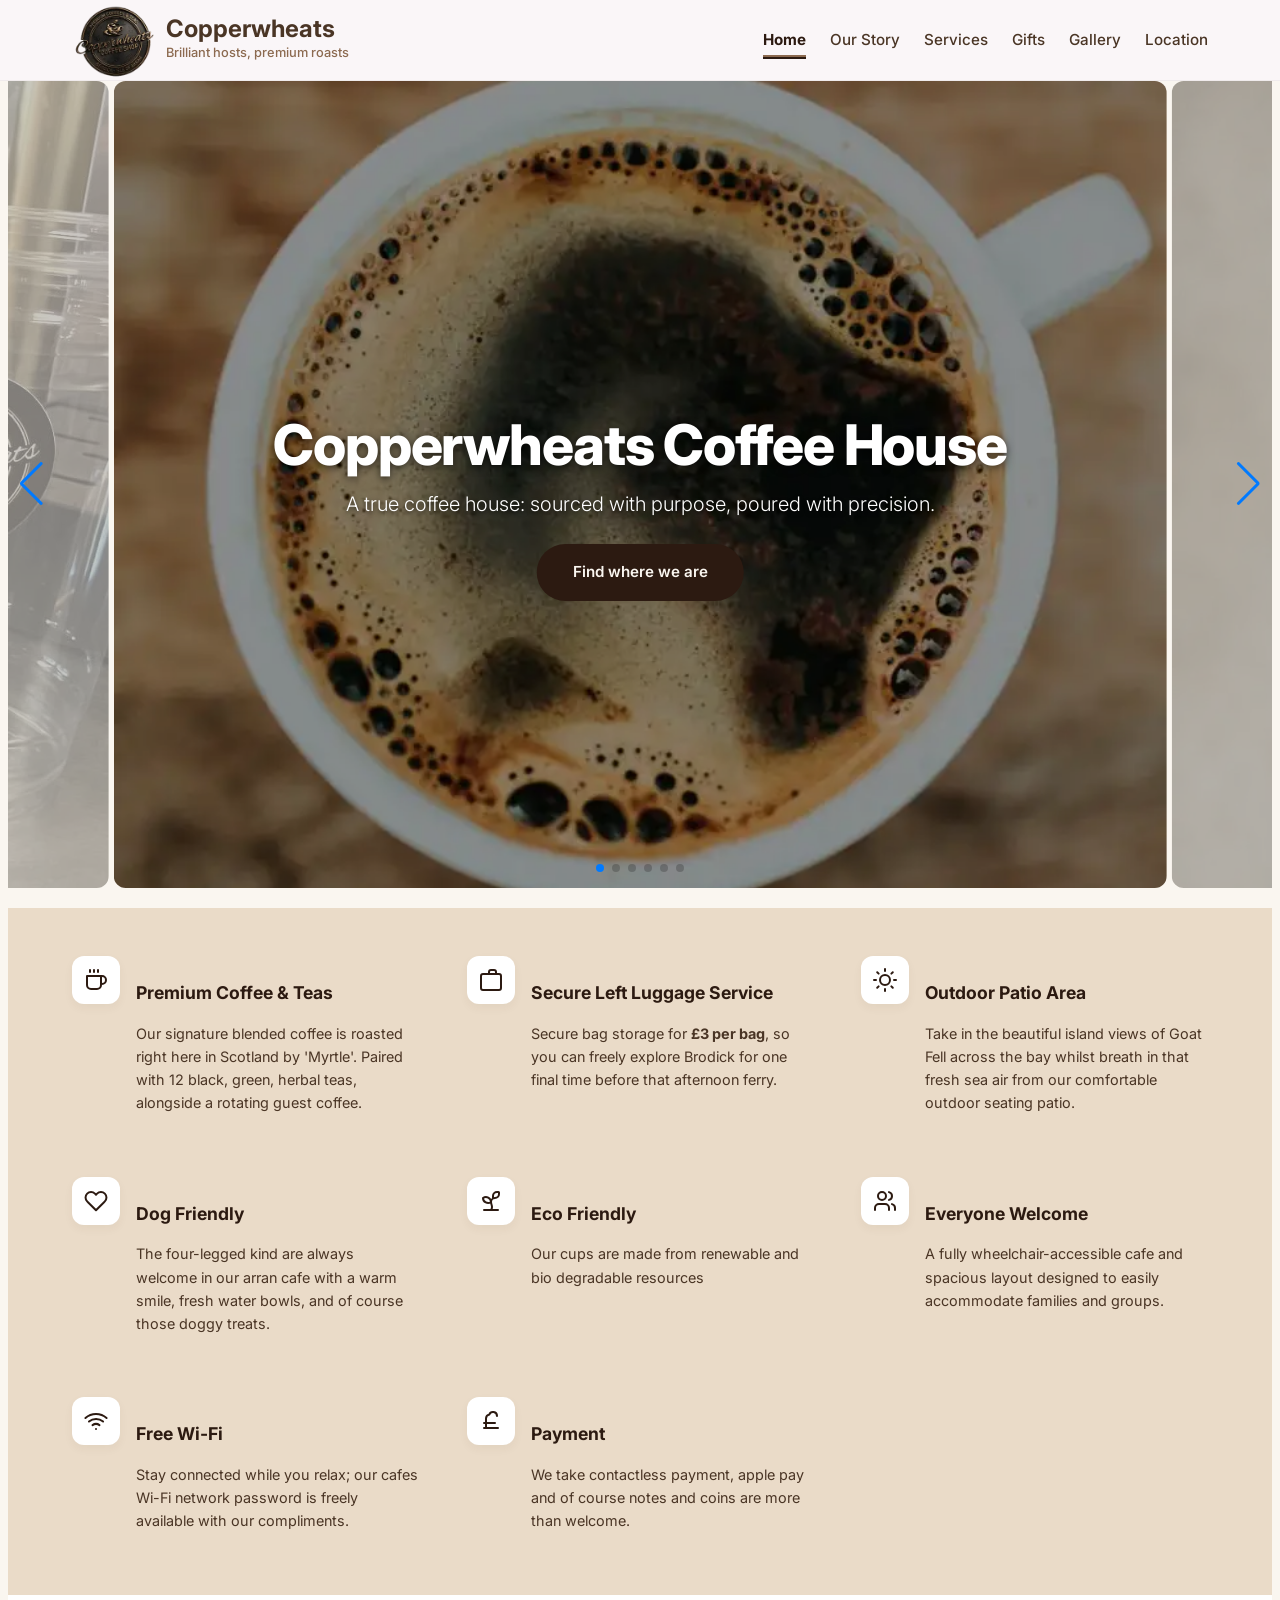
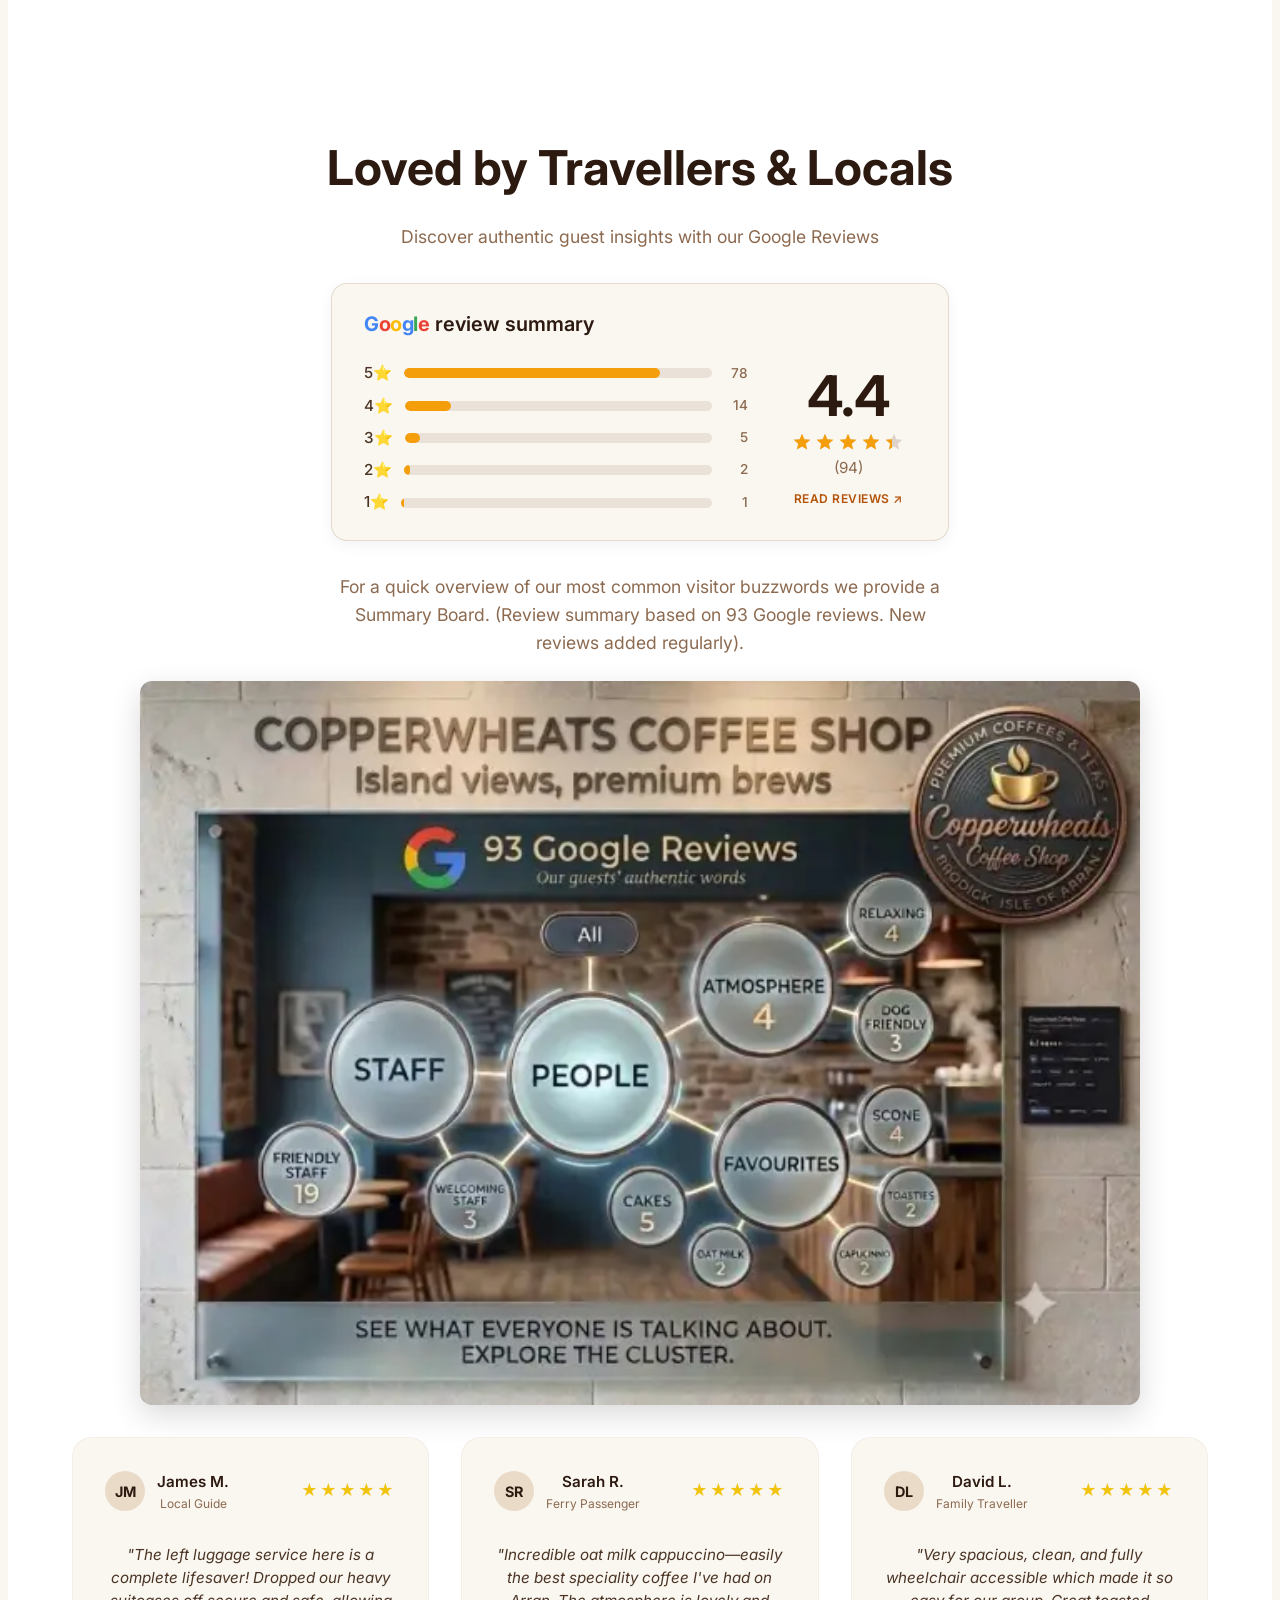
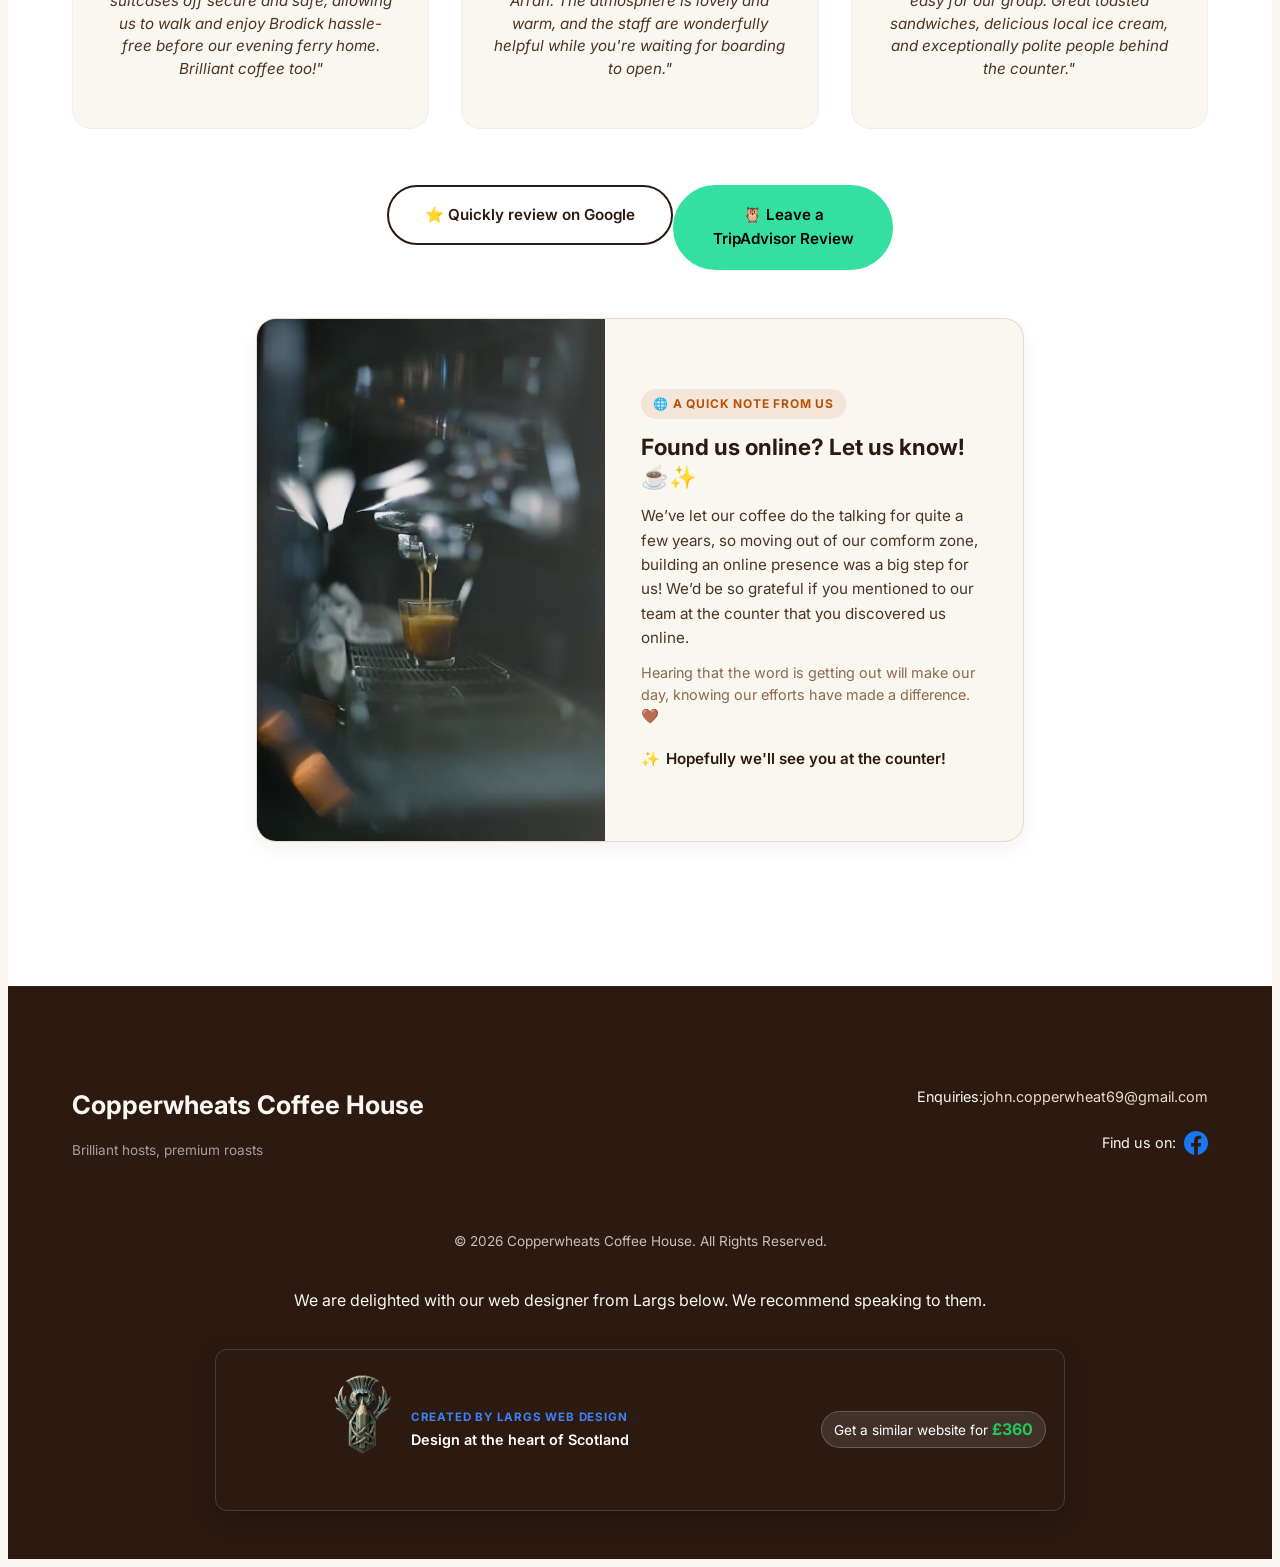
==== commit 27fd1cc6: "Stars on Google Reviews Profile" ====
--- a/index.html
+++ b/index.html
@@ -43,7 +43,7 @@
 	animation-duration: 180ms;
 	animation-timing-function: cubic-bezier(0.76, 0, 0.24, 1);
 	animation-fill-mode: both;
-	animation-name: astroFadeIn; }</style></head><body><!-- Encapsulated Header Component --><!-- GLOBAL HEADER --><header class="header-sticky" data-astro-cid-nen7h5rs><div class="container nav-container" data-astro-cid-nen7h5rs><a href="/" class="brand-logo" data-target="home" style="display: inline-flex !important; align-items: center !important; gap: 55px !important; text-decoration: none !important;" data-astro-cid-nen7h5rs><img data-astro-transition-scope="astro-znvvpdic-4" id="nav-logo-image" src="/logo.webp" alt="Copperwheats Coffee House" title="Copperwheats Coffee House Logo" style="display: block !important; position: static !important; height: 5em; width: auto; object-fit: contain; margin: 0 !important;" data-astro-cid-nen7h5rs><div class="logo-text" style="position: static !important; display: flex !important; flex-direction: column !important;" data-astro-cid-nen7h5rs><span id="lbl-logo-main" data-astro-cid-nen7h5rs>Copperwheats</span><span id="lbl-logo-sub" data-astro-cid-nen7h5rs>Brilliant hosts, premium roasts</span></div></a><!-- Mobile Hamburger Toggle Button --><button id="menu-toggle" aria-label="Toggle Navigation Menu" aria-expanded="false" class="mobile-menu-btn" data-astro-cid-nen7h5rs><span class="bar" data-astro-cid-nen7h5rs></span><span class="bar" data-astro-cid-nen7h5rs></span><span class="bar" data-astro-cid-nen7h5rs></span></button><!-- Navigation Drawer --><div id="nav-wrapper" class="nav-drawer-wrapper" data-astro-cid-nen7h5rs><nav aria-label="Main Navigation" data-astro-cid-c75fxstf><ul class="nav-list" data-astro-cid-c75fxstf><li data-astro-cid-c75fxstf><a href="/" class="nav-link active" aria-current="page" data-astro-cid-c75fxstf>Home</a></li><li data-astro-cid-c75fxstf><a href="/about" class="nav-link" data-astro-cid-c75fxstf>Our Story</a></li><li data-astro-cid-c75fxstf><a href="/services" class="nav-link" data-astro-cid-c75fxstf>Services</a></li><li data-astro-cid-c75fxstf><a href="/gifts" class="nav-link" data-astro-cid-c75fxstf>Gifts</a></li><li data-astro-cid-c75fxstf><a href="/gallery" class="nav-link" data-astro-cid-c75fxstf>Gallery</a></li><li data-astro-cid-c75fxstf><a href="/contact" class="nav-link" data-astro-cid-c75fxstf>Location</a></li></ul></nav></div></div></header><script type="module">function e(){let e=document.getElementById(`menu-toggle`),t=document.getElementById(`nav-wrapper`);e&&t&&(e.onclick=()=>{let n=e.getAttribute(`aria-expanded`)===`true`;e.setAttribute(`aria-expanded`,(!n).toString()),t.classList.toggle(`is-open`),e.classList.toggle(`is-active`)})}document.addEventListener(`astro:page-load`,e);</script><!-- PAGE MAIN CONTENT --><main><main data-astro-cid-lcdefpme><!-- HERO CAROUSEL SECTION --><section class="hero-carousel-section" data-astro-cid-lcdefpme><!-- <div class="nav-buffer"></div> --><div class="swiper hero-swiper" data-swiper-config="{&quot;effect&quot;:&quot;slide&quot;,&quot;centeredSlides&quot;:false,&quot;paginationType&quot;:&quot;bullets&quot;,&quot;autoplay&quot;:true,&quot;autoplayDelay&quot;:7000,&quot;loop&quot;:true,&quot;speed&quot;:1000,&quot;showNavigation&quot;:true,&quot;showPagination&quot;:true,&quot;breakpoints&quot;:{&quot;320&quot;:{&quot;slidesPerView&quot;:1.2,&quot;spaceBetween&quot;:3,&quot;centeredSlides&quot;:true},&quot;768&quot;:{&quot;slidesPerView&quot;:1.2,&quot;spaceBetween&quot;:3,&quot;centeredSlides&quot;:false},&quot;1024&quot;:{&quot;slidesPerView&quot;:1.2,&quot;spaceBetween&quot;:5,&quot;centeredSlides&quot;:true}}}" data-astro-cid-lcdefpme><div class="swiper-wrapper" data-astro-cid-lcdefpme><div class="swiper-slide" style="background-image: linear-gradient(rgba(0,0,0,0.4), rgba(0,0,0,0.4)), url('/images/CoffeeCup.webp');" data-astro-cid-lcdefpme><div class="hero-content" data-astro-cid-lcdefpme><h1 class="hero-title" data-astro-cid-lcdefpme>Copperwheats Coffee House</h1><p class="hero-desc" data-astro-cid-lcdefpme>A true coffee house: sourced with purpose, poured with precision.</p><a href="/contact" class="btn btn-primary" data-astro-cid-lcdefpme>Find where we are</a></div></div><div class="swiper-slide" style="background-image: linear-gradient(rgba(0,0,0,0.4), rgba(0,0,0,0.4)), url('/images/SeveralCoffeeCups.webp');" data-astro-cid-lcdefpme><div class="hero-content" data-astro-cid-lcdefpme><h1 class="hero-title" data-astro-cid-lcdefpme>We&#39;ll have your favourite!</h1><p class="hero-desc" data-astro-cid-lcdefpme>Cappuccino, Latte, Americano, Flat White, Mocha, Espresso, Iced Coffee, Hot Chocolate, Guest coffee, and 12 brands of tea, including green and herbal.</p></div></div><div class="swiper-slide" style="background-image: linear-gradient(rgba(0,0,0,0.4), rgba(0,0,0,0.4)), url('/images/FerryViewAtCopperwheats2.webp');" data-astro-cid-lcdefpme><div class="hero-content" data-astro-cid-lcdefpme><h1 class="hero-title" data-astro-cid-lcdefpme>Conveniently located by the Brodick Ferry Terminal</h1><p class="hero-desc" data-astro-cid-lcdefpme>The perfect spot to wait for the ferry before departure, or the bus to start your journey.</p><a href="/gallery" class="btn btn-primary" data-astro-cid-lcdefpme>See Our Gallery</a></div></div><div class="swiper-slide" style="background-image: linear-gradient(rgba(0,0,0,0.4), rgba(0,0,0,0.4)), url('/images/LeftLugguageOnTable.webp');" data-astro-cid-lcdefpme><div class="hero-content" data-astro-cid-lcdefpme><h1 class="hero-title" data-astro-cid-lcdefpme>Left Luggage Service</h1><p class="hero-desc" data-astro-cid-lcdefpme>Only £3 per bag!</p><a href="/services" class="btn btn-primary" data-astro-cid-lcdefpme>Our Services</a></div></div><div class="swiper-slide" style="background-image: linear-gradient(rgba(0,0,0,0.4), rgba(0,0,0,0.4)), url('/images/SconesBefore7.webp');" data-astro-cid-lcdefpme><div class="hero-content" data-astro-cid-lcdefpme><h1 class="hero-title" data-astro-cid-lcdefpme>Freshly Home Baked Goods</h1><p class="hero-desc" data-astro-cid-lcdefpme>See our scones bake in a second!</p><a href="/services" class="btn btn-primary" data-astro-cid-lcdefpme>Bake Me!</a></div></div><div class="swiper-slide" style="background-image: linear-gradient(rgba(0,0,0,0.4), rgba(0,0,0,0.4)), url('/images/CopperwheatsCoffeeCups.webp');" data-astro-cid-lcdefpme><div class="hero-content" data-astro-cid-lcdefpme><h1 class="hero-title" data-astro-cid-lcdefpme>Bio degradable and compostable Cups</h1><p class="hero-desc" data-astro-cid-lcdefpme>Greatest threat to our planet is the belief that someone else will save it.</p></div></div></div><!-- Controls --><div class="swiper-pagination" data-astro-cid-lcdefpme></div><div class="swiper-button-prev" data-astro-cid-lcdefpme></div><div class="swiper-button-next" data-astro-cid-lcdefpme></div></div></section><!------------------------------><!-- QUICK HIGHLIGHTS SECTION --><!------------------------------><section class="quick-highlights" data-astro-cid-lcdefpme><div class="container" data-astro-cid-lcdefpme><div class="highlights-grid" data-astro-cid-lcdefpme><div class="highlight-item" data-astro-cid-lcdefpme><div class="highlight-icon" data-astro-cid-lcdefpme><svg width="24" height="24" viewBox="0 0 24 24" fill="none" stroke="currentColor" stroke-width="2" stroke-linecap="round" stroke-linejoin="round"><path d="M17 8h1a4 4 0 1 1 0 8h-1"></path><path d="M3 8h14v9a4 4 0 0 1-4 4H7a4 4 0 0 1-4-4Z"></path><line x1="6" y1="2" x2="6" y2="4"></line><line x1="10" y1="2" x2="10" y2="4"></line><line x1="14" y1="2" x2="14" y2="4"></line></svg></div><div class="highlight-text" data-astro-cid-lcdefpme><h4 data-astro-cid-lcdefpme>Premium Coffee &amp; Teas</h4><p data-astro-cid-lcdefpme>Our signature blended coffee is roasted right here in Scotland by 'Myrtle'. Paired with 12 black, green, herbal teas, alongside a rotating guest coffee.</p></div></div><div class="highlight-item" data-astro-cid-lcdefpme><div class="highlight-icon" data-astro-cid-lcdefpme><svg width="24" height="24" viewBox="0 0 24 24" fill="none" stroke="currentColor" stroke-width="2" stroke-linecap="round" stroke-linejoin="round"><path d="M22 20V8a2 2 0 0 0-2-2h-3V4a2 2 0 0 0-2-2h-3a2 2 0 0 0-2 2v2H4a2 2 0 0 0-2 2v12a2 2 0 0 0 2 2h16a2 2 0 0 0 2-2z"></path><path d="M7 6h10"></path></svg></div><div class="highlight-text" data-astro-cid-lcdefpme><h4 data-astro-cid-lcdefpme>Secure Left Luggage Service</h4><p data-astro-cid-lcdefpme>Secure bag storage for <b>£3 per bag</b>, so you can freely explore Brodick for one final time before that afternoon ferry.</p></div></div><div class="highlight-item" data-astro-cid-lcdefpme><div class="highlight-icon" data-astro-cid-lcdefpme><svg width="24" height="24" viewBox="0 0 24 24" fill="none" stroke="currentColor" stroke-width="2" stroke-linecap="round" stroke-linejoin="round"><circle cx="12" cy="12" r="5"></circle><line x1="12" y1="1" x2="12" y2="3"></line><line x1="12" y1="21" x2="12" y2="23"></line><line x1="4.22" y1="4.22" x2="5.64" y2="5.64"></line><line x1="18.36" y1="18.36" x2="19.78" y2="19.78"></line><line x1="1" y1="12" x2="3" y2="12"></line><line x1="21" y1="12" x2="23" y2="12"></line><line x1="4.22" y1="19.78" x2="5.64" y2="18.36"></line><line x1="18.36" y1="5.64" x2="19.78" y2="4.22"></line></svg></div><div class="highlight-text" data-astro-cid-lcdefpme><h4 data-astro-cid-lcdefpme>Outdoor Patio Area</h4><p data-astro-cid-lcdefpme>Take in the beautiful island views of Goat Fell across the bay whilst breath in that fresh sea air from our comfortable outdoor seating patio.</p></div></div><div class="highlight-item" data-astro-cid-lcdefpme><div class="highlight-icon" data-astro-cid-lcdefpme><svg width="24" height="24" viewBox="0 0 24 24" fill="none" stroke="currentColor" stroke-width="2" stroke-linecap="round" stroke-linejoin="round"><path d="M20.84 4.61a5.5 5.5 0 0 0-7.78 0L12 5.67l-1.06-1.06a5.5 5.5 0 0 0-7.78 7.78l1.06 1.06L12 21.23l7.78-7.78 1.06-1.06a5.5 5.5 0 0 0 0-7.78z"></path></svg></div><div class="highlight-text" data-astro-cid-lcdefpme><h4 data-astro-cid-lcdefpme>Dog Friendly</h4><p data-astro-cid-lcdefpme>The four-legged kind are always welcome in our arran cafe with a warm smile, fresh water bowls, and of course those doggy treats.</p></div></div><div class="highlight-item" data-astro-cid-lcdefpme><div class="highlight-icon" data-astro-cid-lcdefpme><svg xmlns="http://www.w3.org/2000/svg" width="24" height="24" viewBox="0 0 24 24" fill="none" stroke="currentColor" stroke-width="2" stroke-linecap="round" stroke-linejoin="round"><path d="M14 9.536V7a4 4 0 0 1 4-4h1.5a.5.5 0 0 1 .5.5V5a4 4 0 0 1-4 4 4 4 0 0 0-4 4c0 2 1 3 1 5a5 5 0 0 1-1 3"/><path d="M4 9a5 5 0 0 1 8 4 5 5 0 0 1-8-4"/><path d="M5 21h14"/></svg></div><div class="highlight-text" data-astro-cid-lcdefpme><h4 data-astro-cid-lcdefpme>Eco Friendly</h4><p data-astro-cid-lcdefpme>Our cups are made from renewable and bio degradable resources</p></div></div><div class="highlight-item" data-astro-cid-lcdefpme><div class="highlight-icon" data-astro-cid-lcdefpme><svg width="24" height="24" viewBox="0 0 24 24" fill="none" stroke="currentColor" stroke-width="2" stroke-linecap="round" stroke-linejoin="round"><path d="M16 21v-2a4 4 0 0 0-4-4H6a4 4 0 0 0-4 4v2"></path><circle cx="9" cy="7" r="4"></circle><path d="M22 21v-2a4 4 0 0 0-3-3.87"></path><path d="M16 3.13a4 4 0 0 1 0 7.75"></path></svg></div><div class="highlight-text" data-astro-cid-lcdefpme><h4 data-astro-cid-lcdefpme>Everyone Welcome</h4><p data-astro-cid-lcdefpme>A fully wheelchair-accessible cafe and spacious layout designed to easily accommodate families and groups.</p></div></div><div class="highlight-item" data-astro-cid-lcdefpme><div class="highlight-icon" data-astro-cid-lcdefpme><svg width="24" height="24" viewBox="0 0 24 24" fill="none" stroke="currentColor" stroke-width="2" stroke-linecap="round" stroke-linejoin="round"><path d="M5 12.55a11 11 0 0 1 14.08 0"></path><path d="M1.42 9a16 16 0 0 1 21.16 0"></path><path d="M8.53 16.11a6 6 0 0 1 6.94 0"></path><line x1="12" y1="20" x2="12.01" y2="20"></line></svg></div><div class="highlight-text" data-astro-cid-lcdefpme><h4 data-astro-cid-lcdefpme>Free Wi-Fi</h4><p data-astro-cid-lcdefpme>Stay connected while you relax; our cafes Wi-Fi network password is freely available with our compliments.</p></div></div><div class="highlight-item" data-astro-cid-lcdefpme><div class="highlight-icon" data-astro-cid-lcdefpme><svg width="24" height="24" viewBox="0 0 24 24" fill="none" stroke="currentColor" stroke-width="2" stroke-linecap="round" stroke-linejoin="round"><path d="M18 7a4 4 0 0 0-7.75-1.38A4 4 0 0 0 7 9.5V19h11" /><path d="M5 14h11" /><path d="M5 19h14" /></svg></div><div class="highlight-text" data-astro-cid-lcdefpme><h4 data-astro-cid-lcdefpme>Payment</h4><p data-astro-cid-lcdefpme>We take contactless payment, apple pay and of course notes and coins are more than welcome.</p></div></div></div></div></section><!-------------------------------><!----- REVIEWS SECTION ---------><!-------------------------------><section class="reviews-section" data-astro-cid-lcdefpme><div class="container text-center" data-astro-cid-lcdefpme><!-- Section Title & Subtitle --><h2 class="section-title" id="lbl-review-title" data-astro-cid-lcdefpme>Loved by Travellers &amp; Locals</h2><p class="section-subtitle" id="lbl-review-subtitle" style="margin-bottom: 1.5rem !important;" data-astro-cid-lcdefpme>Discover authentic guest insights with our Google Reviews</p><!-- 3. Google Reviews Spotlight Section (Controlled via Config) --><section class="review-summary-section" data-astro-cid-olxq4rxa><div class="review-summary-card" data-astro-cid-olxq4rxa><div class="header-row" data-astro-cid-olxq4rxa><h3 class="summary-title" data-astro-cid-olxq4rxa><span class="google-logo" data-astro-cid-olxq4rxa><span style="color: #4285F4;" data-astro-cid-olxq4rxa>G</span><span style="color: #EA4335;" data-astro-cid-olxq4rxa>o</span><span style="color: #FBBC05;" data-astro-cid-olxq4rxa>o</span><span style="color: #4285F4;" data-astro-cid-olxq4rxa>g</span><span style="color: #34A853;" data-astro-cid-olxq4rxa>l</span><span style="color: #EA4335;" data-astro-cid-olxq4rxa>e</span></span>review summary</h3></div><div class="summary-grid" data-astro-cid-olxq4rxa><!-- Left side: 5-star rating breakdown bars with individual review counts --><div class="bars-container" data-astro-cid-olxq4rxa><div class="bar-row" data-astro-cid-olxq4rxa><span class="star-label" data-astro-cid-olxq4rxa>5</span><div class="bar-track" data-astro-cid-olxq4rxa><div class="bar-fill" style="width: 83%" data-astro-cid-olxq4rxa></div></div><span class="star-count" data-astro-cid-olxq4rxa>78</span></div><div class="bar-row" data-astro-cid-olxq4rxa><span class="star-label" data-astro-cid-olxq4rxa>4</span><div class="bar-track" data-astro-cid-olxq4rxa><div class="bar-fill" style="width: 15%" data-astro-cid-olxq4rxa></div></div><span class="star-count" data-astro-cid-olxq4rxa>14</span></div><div class="bar-row" data-astro-cid-olxq4rxa><span class="star-label" data-astro-cid-olxq4rxa>3</span><div class="bar-track" data-astro-cid-olxq4rxa><div class="bar-fill" style="width: 5%" data-astro-cid-olxq4rxa></div></div><span class="star-count" data-astro-cid-olxq4rxa>5</span></div><div class="bar-row" data-astro-cid-olxq4rxa><span class="star-label" data-astro-cid-olxq4rxa>2</span><div class="bar-track" data-astro-cid-olxq4rxa><div class="bar-fill" style="width: 2%" data-astro-cid-olxq4rxa></div></div><span class="star-count" data-astro-cid-olxq4rxa>2</span></div><div class="bar-row" data-astro-cid-olxq4rxa><span class="star-label" data-astro-cid-olxq4rxa>1</span><div class="bar-track" data-astro-cid-olxq4rxa><div class="bar-fill" style="width: 1%" data-astro-cid-olxq4rxa></div></div><span class="star-count" data-astro-cid-olxq4rxa>1</span></div></div><!-- Right side: Clickable Score, Stars & Total Count Link --><a href="https://search.google.com/local/reviews?placeid=ChIJsR7E-07viUgRKh1IqQQ9mAc" id="link-google-reviews-home" target="_blank" rel="noopener noreferrer" class="score-link-container" title="View our Google Reviews" data-astro-cid-olxq4rxa><div class="big-score" data-astro-cid-olxq4rxa>4.4</div><!-- Reliable SVG Star Rendering --><div class="stars-row" aria-label="Rating: 4.4 out of 5 stars" data-astro-cid-olxq4rxa><div class="star-wrapper" data-astro-cid-olxq4rxa><svg viewBox="0 0 24 24" class="star-svg empty-star" data-astro-cid-olxq4rxa><path d="M12 17.27L18.18 21l-1.64-7.03L22 9.24l-7.19-.61L12 2 9.19 8.63 2 9.24l5.46 4.73L5.82 21z" data-astro-cid-olxq4rxa></path></svg><div class="star-filled-clip" style="width: 100%" data-astro-cid-olxq4rxa><svg viewBox="0 0 24 24" class="star-svg full-star" data-astro-cid-olxq4rxa><path d="M12 17.27L18.18 21l-1.64-7.03L22 9.24l-7.19-.61L12 2 9.19 8.63 2 9.24l5.46 4.73L5.82 21z" data-astro-cid-olxq4rxa></path></svg></div></div><div class="star-wrapper" data-astro-cid-olxq4rxa><svg viewBox="0 0 24 24" class="star-svg empty-star" data-astro-cid-olxq4rxa><path d="M12 17.27L18.18 21l-1.64-7.03L22 9.24l-7.19-.61L12 2 9.19 8.63 2 9.24l5.46 4.73L5.82 21z" data-astro-cid-olxq4rxa></path></svg><div class="star-filled-clip" style="width: 100%" data-astro-cid-olxq4rxa><svg viewBox="0 0 24 24" class="star-svg full-star" data-astro-cid-olxq4rxa><path d="M12 17.27L18.18 21l-1.64-7.03L22 9.24l-7.19-.61L12 2 9.19 8.63 2 9.24l5.46 4.73L5.82 21z" data-astro-cid-olxq4rxa></path></svg></div></div><div class="star-wrapper" data-astro-cid-olxq4rxa><svg viewBox="0 0 24 24" class="star-svg empty-star" data-astro-cid-olxq4rxa><path d="M12 17.27L18.18 21l-1.64-7.03L22 9.24l-7.19-.61L12 2 9.19 8.63 2 9.24l5.46 4.73L5.82 21z" data-astro-cid-olxq4rxa></path></svg><div class="star-filled-clip" style="width: 100%" data-astro-cid-olxq4rxa><svg viewBox="0 0 24 24" class="star-svg full-star" data-astro-cid-olxq4rxa><path d="M12 17.27L18.18 21l-1.64-7.03L22 9.24l-7.19-.61L12 2 9.19 8.63 2 9.24l5.46 4.73L5.82 21z" data-astro-cid-olxq4rxa></path></svg></div></div><div class="star-wrapper" data-astro-cid-olxq4rxa><svg viewBox="0 0 24 24" class="star-svg empty-star" data-astro-cid-olxq4rxa><path d="M12 17.27L18.18 21l-1.64-7.03L22 9.24l-7.19-.61L12 2 9.19 8.63 2 9.24l5.46 4.73L5.82 21z" data-astro-cid-olxq4rxa></path></svg><div class="star-filled-clip" style="width: 100%" data-astro-cid-olxq4rxa><svg viewBox="0 0 24 24" class="star-svg full-star" data-astro-cid-olxq4rxa><path d="M12 17.27L18.18 21l-1.64-7.03L22 9.24l-7.19-.61L12 2 9.19 8.63 2 9.24l5.46 4.73L5.82 21z" data-astro-cid-olxq4rxa></path></svg></div></div><div class="star-wrapper" data-astro-cid-olxq4rxa><svg viewBox="0 0 24 24" class="star-svg empty-star" data-astro-cid-olxq4rxa><path d="M12 17.27L18.18 21l-1.64-7.03L22 9.24l-7.19-.61L12 2 9.19 8.63 2 9.24l5.46 4.73L5.82 21z" data-astro-cid-olxq4rxa></path></svg><div class="star-filled-clip" style="width: 40%" data-astro-cid-olxq4rxa><svg viewBox="0 0 24 24" class="star-svg full-star" data-astro-cid-olxq4rxa><path d="M12 17.27L18.18 21l-1.64-7.03L22 9.24l-7.19-.61L12 2 9.19 8.63 2 9.24l5.46 4.73L5.82 21z" data-astro-cid-olxq4rxa></path></svg></div></div></div><div class="total-count" data-astro-cid-olxq4rxa>(94)</div><span class="read-reviews-btn" data-astro-cid-olxq4rxa>Read Reviews ↗</span></a></div></div></section><!-- Optional Google Summary Board Feature --><div class="section-google-summary" style="width: 100%; padding: 0 !important; text-align: center;" data-astro-cid-lcdefpme><div class="google-summary-board" style="margin: 0 auto 1.5rem auto !important; max-width: 1000px !important; width: 90% !important;" data-astro-cid-lcdefpme><p class="section-subtitle" id="lbl-summary-board-text" style="margin-top: 0 !important; margin-bottom: 1.5rem !important;" data-astro-cid-lcdefpme>For a quick overview of our most common visitor buzzwords we provide a Summary Board. (Review summary based on 93 Google reviews. New reviews added regularly).</p><img src="/images/GoogleReviews_SummaryBoard.webp" alt="Google Review Summary Board" title="Google Review Summary Board" loading="lazy" decoding="async" style="display: block !important; width: 100% !important; height: auto !important; border-radius: 12px !important; box-shadow: 0 10px 30px rgba(0,0,0,0.15) !important; object-fit: cover !important;" data-astro-cid-lcdefpme></div></div><!-- Dynamic Review Cards Grid --><div class="reviews-grid" id="container-reviews" data-astro-cid-lcdefpme><div class="review-card" data-astro-cid-lcdefpme><div class="review-header" data-astro-cid-lcdefpme><div class="reviewer-info" data-astro-cid-lcdefpme><div class="reviewer-avatar" data-astro-cid-lcdefpme>JM</div><div data-astro-cid-lcdefpme><div class="reviewer-name" data-astro-cid-lcdefpme>James M.</div><div class="reviewer-meta" data-astro-cid-lcdefpme>Local Guide</div></div></div><span class="reviews-rating-stars" data-astro-cid-lcdefpme>★★★★★</span></div><p class="review-text" data-astro-cid-lcdefpme>&quot;The left luggage service here is a complete lifesaver! Dropped our heavy suitcases off secure and safe, allowing us to walk and enjoy Brodick hassle-free before our evening ferry home. Brilliant coffee too!&quot;</p></div><div class="review-card" data-astro-cid-lcdefpme><div class="review-header" data-astro-cid-lcdefpme><div class="reviewer-info" data-astro-cid-lcdefpme><div class="reviewer-avatar" data-astro-cid-lcdefpme>SR</div><div data-astro-cid-lcdefpme><div class="reviewer-name" data-astro-cid-lcdefpme>Sarah R.</div><div class="reviewer-meta" data-astro-cid-lcdefpme>Ferry Passenger</div></div></div><span class="reviews-rating-stars" data-astro-cid-lcdefpme>★★★★★</span></div><p class="review-text" data-astro-cid-lcdefpme>&quot;Incredible oat milk cappuccino—easily the best speciality coffee I&#39;ve had on Arran. The atmosphere is lovely and warm, and the staff are wonderfully helpful while you&#39;re waiting for boarding to open.&quot;</p></div><div class="review-card" data-astro-cid-lcdefpme><div class="review-header" data-astro-cid-lcdefpme><div class="reviewer-info" data-astro-cid-lcdefpme><div class="reviewer-avatar" data-astro-cid-lcdefpme>DL</div><div data-astro-cid-lcdefpme><div class="reviewer-name" data-astro-cid-lcdefpme>David L.</div><div class="reviewer-meta" data-astro-cid-lcdefpme>Family Traveller</div></div></div><span class="reviews-rating-stars" data-astro-cid-lcdefpme>★★★★★</span></div><p class="review-text" data-astro-cid-lcdefpme>&quot;Very spacious, clean, and fully wheelchair accessible which made it so easy for our group. Great toasted sandwiches, delicious local ice cream, and exceptionally polite people behind the counter.&quot;</p></div></div><!-- Review Action Buttons --><div id="wrapper-reviews-home" style="margin-top: 3rem; text-align: center;" data-astro-cid-lcdefpme><a href="https://search.google.com/local/writereview?placeid=ChIJsR7E-07viUgRKh1IqQQ9mAc" id="btn-google-review-home" class="btn btn-secondary" target="_blank" rel="noopener noreferrer" style="display: inline-flex; align-items: center; gap: 0.5rem;" data-astro-cid-lcdefpme>⭐ Quickly review on Google</a><a href="https://www.tripadvisor.co.uk/Restaurant_Review-g551754-d3649538-Reviews-Copperwheat_Coffee_House-Brodick_Isle_of_Arran_Scotland.html" id="btn-tripadvisor-review-home" class="btn btn-secondary" target="_blank" rel="noopener noreferrer" style="margin-top: 0.5rem; display: inline-flex; align-items: center; justify-content: center; gap: 0.5rem; width: 100%; max-width: 220px; margin-left: auto; margin-right: auto; background-color: #34E0A1; border-color: #34E0A1; color: #000000;" data-astro-cid-lcdefpme>🦉 Leave a TripAdvisor Review</a></div></div><!-- React Hydrated Astro Island --><section class="discover-note-section" data-astro-cid-5hnzyw7l><div class="discover-card" data-astro-cid-5hnzyw7l><div class="card-image-wrapper" data-astro-cid-5hnzyw7l><img src="/images/expresso.avif" alt="Beautiful expresso coffee" class="card-img" loading="lazy" data-astro-cid-5hnzyw7l><div class="image-overlay" data-astro-cid-5hnzyw7l></div></div><div class="card-content" data-astro-cid-5hnzyw7l><span class="badge" data-astro-cid-5hnzyw7l>🌐 A Quick Note From Us</span><h2 class="headline" data-astro-cid-5hnzyw7l>Found us online? Let us know! ☕✨</h2><p class="body-text" data-astro-cid-5hnzyw7l>We’ve let our coffee do the talking for quite a few years, so moving out of our comform zone, building an online presence was a big step for us! We’d be so grateful if you mentioned to our team at the counter that you discovered us online.</p><p class="sub-text" data-astro-cid-5hnzyw7l>Hearing that the word is getting out will make our day, knowing our efforts have made a difference. 🤎</p><div class="sign-off" data-astro-cid-5hnzyw7l><span class="heart-emoji" data-astro-cid-5hnzyw7l>✨</span> Hopefully we'll see you at the counter!</div></div></div></section></section></main></main><!-- GLOBAL FOOTER --><footer class="footer"><div class="container"><!-- Client Footer Section --><div class="footer-grid"><div class="footer-brand"><h4 id="lbl-footer-name">Copperwheats Coffee House</h4><p id="lbl-footer-tagline">Brilliant hosts, premium roasts</p></div><div class="footer-meta"><p>Enquiries:<a href="mailto:john.copperwheat69@gmail.com" id="lbl-footer-email-link">john.copperwheat69@gmail.com</a></p><div class="social-links"><span>Find us on:</span><a href="https://www.facebook.com/Copperwheats" target="_blank" rel="noopener noreferrer" aria-label="Visit Copperwheats on Facebook"><svg xmlns="http://www.w3.org/2000/svg" width="24" height="24" viewBox="0 0 24 24" fill="#1877F2"><path d="M24 12.073c0-6.627-5.373-12-12-12s-12 5.373-12 12c0 5.99 4.388 10.954 10.125 11.854v-8.385H7.078v-3.47h3.047V9.43c0-3.007 1.792-4.669 4.533-4.669 1.312 0 2.686.235 2.686.235v2.953H15.83c-1.491 0-1.956.925-1.956 1.874v2.25h3.328l-.532 3.47h-2.796v8.385C19.612 23.027 24 18.062 24 12.073z"></path></svg></a></div></div></div><!-- Largs Web Design Ad Banner & Copyright Section --><div class="footer-ad-container" id="lbl-footer-copyright"><div class="footer-copyright-text">&copy; 2026 Copperwheats Coffee House. All Rights Reserved.</div><p>We are delighted with our web designer from Largs below. We recommend speaking to them.</p><div class="largs-ad-banner"><a href="https://www.largswebdesign.co.uk" target="_blank" rel="noopener noreferrer" class="largs-ad-link"><!-- Largs Web Design Logo --><img src="/images/largs-web-design-logo.webp" alt="Largs Web Design Logo" class="largs-logo"><div class="largs-ad-text"><span class="largs-tag">Created by Largs Web Design</span><span class="largs-title">Design at the heart of Scotland</span></div><div class="largs-action-group"><div class="largs-price-tag">Get a similar website for <strong>£360</strong></div></div></a></div></div></div></footer><!-- Pinned floating call button --><a id="floating-cta-button" href="https://www.google.com/maps/dir/?api=1&amp;destination=Copperwheats%20Coffee%20House&amp;destination_place_id=ChIJsR7E-07viUgRKh1IqQQ9mAc" class="floating-cta-btn hide-at-top" target="_blank" rel="noopener noreferrer" style="--btn-bg: #4A3525; --btn-hover: #8C6A50; --btn-opacity: 0.5;" data-astro-cid-67ubvuye><svg class="directions-icon" viewBox="0 0 24 24" width="20" height="20" fill="currentColor" data-astro-cid-67ubvuye><path d="M22.43 10.59l-9.01-9.01c-.78-.78-2.05-.78-2.83 0l-9.01 9.01c-.78.78-.78 2.05 0 2.83l9.01 9.01c.78.78 2.05.78 2.83 0l9.01-9.01c.79-.78.79-2.05 0-2.83zm-8.93 2.91v-2.5h-4v3h-2v-4c0-.55.45-1 1-1h5v-2.5l3.5 3.5-3.5 3.5z" data-astro-cid-67ubvuye></path></svg><span data-astro-cid-67ubvuye>Get Directions</span></a><script type="module">var e=document.getElementById(`floating-cta-button`);e&&window.addEventListener(`scroll`,()=>{window.scrollY<120?e.classList.add(`is-hidden`):e.classList.remove(`is-hidden`)},{passive:!0});</script></body></html><!-- SWIPER CSS & JS CDN IMPORTS --><link rel="stylesheet" href="https://cdn.jsdelivr.net/npm/swiper@11/swiper-bundle.min.css"><script src="https://cdn.jsdelivr.net/npm/swiper@11/swiper-bundle.min.js"></script><!-- SWIPER INITIALIZATION SCRIPT --><script>
+	animation-name: astroFadeIn; }</style></head><body><!-- Encapsulated Header Component --><!-- GLOBAL HEADER --><header class="header-sticky" data-astro-cid-nen7h5rs><div class="container nav-container" data-astro-cid-nen7h5rs><a href="/" class="brand-logo" data-target="home" style="display: inline-flex !important; align-items: center !important; gap: 55px !important; text-decoration: none !important;" data-astro-cid-nen7h5rs><img data-astro-transition-scope="astro-znvvpdic-4" id="nav-logo-image" src="/logo.webp" alt="Copperwheats Coffee House" title="Copperwheats Coffee House Logo" style="display: block !important; position: static !important; height: 5em; width: auto; object-fit: contain; margin: 0 !important;" data-astro-cid-nen7h5rs><div class="logo-text" style="position: static !important; display: flex !important; flex-direction: column !important;" data-astro-cid-nen7h5rs><span id="lbl-logo-main" data-astro-cid-nen7h5rs>Copperwheats</span><span id="lbl-logo-sub" data-astro-cid-nen7h5rs>Brilliant hosts, premium roasts</span></div></a><!-- Mobile Hamburger Toggle Button --><button id="menu-toggle" aria-label="Toggle Navigation Menu" aria-expanded="false" class="mobile-menu-btn" data-astro-cid-nen7h5rs><span class="bar" data-astro-cid-nen7h5rs></span><span class="bar" data-astro-cid-nen7h5rs></span><span class="bar" data-astro-cid-nen7h5rs></span></button><!-- Navigation Drawer --><div id="nav-wrapper" class="nav-drawer-wrapper" data-astro-cid-nen7h5rs><nav aria-label="Main Navigation" data-astro-cid-c75fxstf><ul class="nav-list" data-astro-cid-c75fxstf><li data-astro-cid-c75fxstf><a href="/" class="nav-link active" aria-current="page" data-astro-cid-c75fxstf>Home</a></li><li data-astro-cid-c75fxstf><a href="/about" class="nav-link" data-astro-cid-c75fxstf>Our Story</a></li><li data-astro-cid-c75fxstf><a href="/services" class="nav-link" data-astro-cid-c75fxstf>Services</a></li><li data-astro-cid-c75fxstf><a href="/gifts" class="nav-link" data-astro-cid-c75fxstf>Gifts</a></li><li data-astro-cid-c75fxstf><a href="/gallery" class="nav-link" data-astro-cid-c75fxstf>Gallery</a></li><li data-astro-cid-c75fxstf><a href="/contact" class="nav-link" data-astro-cid-c75fxstf>Location</a></li></ul></nav></div></div></header><script type="module">function e(){let e=document.getElementById(`menu-toggle`),t=document.getElementById(`nav-wrapper`);e&&t&&(e.onclick=()=>{let n=e.getAttribute(`aria-expanded`)===`true`;e.setAttribute(`aria-expanded`,(!n).toString()),t.classList.toggle(`is-open`),e.classList.toggle(`is-active`)})}document.addEventListener(`astro:page-load`,e);</script><!-- PAGE MAIN CONTENT --><main><main data-astro-cid-lcdefpme><!-- HERO CAROUSEL SECTION --><section class="hero-carousel-section" data-astro-cid-lcdefpme><!-- <div class="nav-buffer"></div> --><div class="swiper hero-swiper" data-swiper-config="{&quot;effect&quot;:&quot;slide&quot;,&quot;centeredSlides&quot;:false,&quot;paginationType&quot;:&quot;bullets&quot;,&quot;autoplay&quot;:true,&quot;autoplayDelay&quot;:7000,&quot;loop&quot;:true,&quot;speed&quot;:1000,&quot;showNavigation&quot;:true,&quot;showPagination&quot;:true,&quot;breakpoints&quot;:{&quot;320&quot;:{&quot;slidesPerView&quot;:1.2,&quot;spaceBetween&quot;:3,&quot;centeredSlides&quot;:true},&quot;768&quot;:{&quot;slidesPerView&quot;:1.2,&quot;spaceBetween&quot;:3,&quot;centeredSlides&quot;:false},&quot;1024&quot;:{&quot;slidesPerView&quot;:1.2,&quot;spaceBetween&quot;:5,&quot;centeredSlides&quot;:true}}}" data-astro-cid-lcdefpme><div class="swiper-wrapper" data-astro-cid-lcdefpme><div class="swiper-slide" style="background-image: linear-gradient(rgba(0,0,0,0.4), rgba(0,0,0,0.4)), url('/images/CoffeeCup.webp');" data-astro-cid-lcdefpme><div class="hero-content" data-astro-cid-lcdefpme><h1 class="hero-title" data-astro-cid-lcdefpme>Copperwheats Coffee House</h1><p class="hero-desc" data-astro-cid-lcdefpme>A true coffee house: sourced with purpose, poured with precision.</p><a href="/contact" class="btn btn-primary" data-astro-cid-lcdefpme>Find where we are</a></div></div><div class="swiper-slide" style="background-image: linear-gradient(rgba(0,0,0,0.4), rgba(0,0,0,0.4)), url('/images/SeveralCoffeeCups.webp');" data-astro-cid-lcdefpme><div class="hero-content" data-astro-cid-lcdefpme><h1 class="hero-title" data-astro-cid-lcdefpme>We&#39;ll have your favourite!</h1><p class="hero-desc" data-astro-cid-lcdefpme>Cappuccino, Latte, Americano, Flat White, Mocha, Espresso, Iced Coffee, Hot Chocolate, Guest coffee, and 12 brands of tea, including green and herbal.</p></div></div><div class="swiper-slide" style="background-image: linear-gradient(rgba(0,0,0,0.4), rgba(0,0,0,0.4)), url('/images/FerryViewAtCopperwheats2.webp');" data-astro-cid-lcdefpme><div class="hero-content" data-astro-cid-lcdefpme><h1 class="hero-title" data-astro-cid-lcdefpme>Conveniently located by the Brodick Ferry Terminal</h1><p class="hero-desc" data-astro-cid-lcdefpme>The perfect spot to wait for the ferry before departure, or the bus to start your journey.</p><a href="/gallery" class="btn btn-primary" data-astro-cid-lcdefpme>See Our Gallery</a></div></div><div class="swiper-slide" style="background-image: linear-gradient(rgba(0,0,0,0.4), rgba(0,0,0,0.4)), url('/images/LeftLugguageOnTable.webp');" data-astro-cid-lcdefpme><div class="hero-content" data-astro-cid-lcdefpme><h1 class="hero-title" data-astro-cid-lcdefpme>Left Luggage Service</h1><p class="hero-desc" data-astro-cid-lcdefpme>Only £3 per bag!</p><a href="/services" class="btn btn-primary" data-astro-cid-lcdefpme>Our Services</a></div></div><div class="swiper-slide" style="background-image: linear-gradient(rgba(0,0,0,0.4), rgba(0,0,0,0.4)), url('/images/SconesBefore7.webp');" data-astro-cid-lcdefpme><div class="hero-content" data-astro-cid-lcdefpme><h1 class="hero-title" data-astro-cid-lcdefpme>Freshly Home Baked Goods</h1><p class="hero-desc" data-astro-cid-lcdefpme>See our scones bake in a second!</p><a href="/services" class="btn btn-primary" data-astro-cid-lcdefpme>Bake Me!</a></div></div><div class="swiper-slide" style="background-image: linear-gradient(rgba(0,0,0,0.4), rgba(0,0,0,0.4)), url('/images/CopperwheatsCoffeeCups.webp');" data-astro-cid-lcdefpme><div class="hero-content" data-astro-cid-lcdefpme><h1 class="hero-title" data-astro-cid-lcdefpme>Bio degradable and compostable Cups</h1><p class="hero-desc" data-astro-cid-lcdefpme>Greatest threat to our planet is the belief that someone else will save it.</p></div></div></div><!-- Controls --><div class="swiper-pagination" data-astro-cid-lcdefpme></div><div class="swiper-button-prev" data-astro-cid-lcdefpme></div><div class="swiper-button-next" data-astro-cid-lcdefpme></div></div></section><!------------------------------><!-- QUICK HIGHLIGHTS SECTION --><!------------------------------><section class="quick-highlights" data-astro-cid-lcdefpme><div class="container" data-astro-cid-lcdefpme><div class="highlights-grid" data-astro-cid-lcdefpme><div class="highlight-item" data-astro-cid-lcdefpme><div class="highlight-icon" data-astro-cid-lcdefpme><svg width="24" height="24" viewBox="0 0 24 24" fill="none" stroke="currentColor" stroke-width="2" stroke-linecap="round" stroke-linejoin="round"><path d="M17 8h1a4 4 0 1 1 0 8h-1"></path><path d="M3 8h14v9a4 4 0 0 1-4 4H7a4 4 0 0 1-4-4Z"></path><line x1="6" y1="2" x2="6" y2="4"></line><line x1="10" y1="2" x2="10" y2="4"></line><line x1="14" y1="2" x2="14" y2="4"></line></svg></div><div class="highlight-text" data-astro-cid-lcdefpme><h4 data-astro-cid-lcdefpme>Premium Coffee &amp; Teas</h4><p data-astro-cid-lcdefpme>Our signature blended coffee is roasted right here in Scotland by 'Myrtle'. Paired with 12 black, green, herbal teas, alongside a rotating guest coffee.</p></div></div><div class="highlight-item" data-astro-cid-lcdefpme><div class="highlight-icon" data-astro-cid-lcdefpme><svg width="24" height="24" viewBox="0 0 24 24" fill="none" stroke="currentColor" stroke-width="2" stroke-linecap="round" stroke-linejoin="round"><path d="M22 20V8a2 2 0 0 0-2-2h-3V4a2 2 0 0 0-2-2h-3a2 2 0 0 0-2 2v2H4a2 2 0 0 0-2 2v12a2 2 0 0 0 2 2h16a2 2 0 0 0 2-2z"></path><path d="M7 6h10"></path></svg></div><div class="highlight-text" data-astro-cid-lcdefpme><h4 data-astro-cid-lcdefpme>Secure Left Luggage Service</h4><p data-astro-cid-lcdefpme>Secure bag storage for <b>£3 per bag</b>, so you can freely explore Brodick for one final time before that afternoon ferry.</p></div></div><div class="highlight-item" data-astro-cid-lcdefpme><div class="highlight-icon" data-astro-cid-lcdefpme><svg width="24" height="24" viewBox="0 0 24 24" fill="none" stroke="currentColor" stroke-width="2" stroke-linecap="round" stroke-linejoin="round"><circle cx="12" cy="12" r="5"></circle><line x1="12" y1="1" x2="12" y2="3"></line><line x1="12" y1="21" x2="12" y2="23"></line><line x1="4.22" y1="4.22" x2="5.64" y2="5.64"></line><line x1="18.36" y1="18.36" x2="19.78" y2="19.78"></line><line x1="1" y1="12" x2="3" y2="12"></line><line x1="21" y1="12" x2="23" y2="12"></line><line x1="4.22" y1="19.78" x2="5.64" y2="18.36"></line><line x1="18.36" y1="5.64" x2="19.78" y2="4.22"></line></svg></div><div class="highlight-text" data-astro-cid-lcdefpme><h4 data-astro-cid-lcdefpme>Outdoor Patio Area</h4><p data-astro-cid-lcdefpme>Take in the beautiful island views of Goat Fell across the bay whilst breath in that fresh sea air from our comfortable outdoor seating patio.</p></div></div><div class="highlight-item" data-astro-cid-lcdefpme><div class="highlight-icon" data-astro-cid-lcdefpme><svg width="24" height="24" viewBox="0 0 24 24" fill="none" stroke="currentColor" stroke-width="2" stroke-linecap="round" stroke-linejoin="round"><path d="M20.84 4.61a5.5 5.5 0 0 0-7.78 0L12 5.67l-1.06-1.06a5.5 5.5 0 0 0-7.78 7.78l1.06 1.06L12 21.23l7.78-7.78 1.06-1.06a5.5 5.5 0 0 0 0-7.78z"></path></svg></div><div class="highlight-text" data-astro-cid-lcdefpme><h4 data-astro-cid-lcdefpme>Dog Friendly</h4><p data-astro-cid-lcdefpme>The four-legged kind are always welcome in our arran cafe with a warm smile, fresh water bowls, and of course those doggy treats.</p></div></div><div class="highlight-item" data-astro-cid-lcdefpme><div class="highlight-icon" data-astro-cid-lcdefpme><svg xmlns="http://www.w3.org/2000/svg" width="24" height="24" viewBox="0 0 24 24" fill="none" stroke="currentColor" stroke-width="2" stroke-linecap="round" stroke-linejoin="round"><path d="M14 9.536V7a4 4 0 0 1 4-4h1.5a.5.5 0 0 1 .5.5V5a4 4 0 0 1-4 4 4 4 0 0 0-4 4c0 2 1 3 1 5a5 5 0 0 1-1 3"/><path d="M4 9a5 5 0 0 1 8 4 5 5 0 0 1-8-4"/><path d="M5 21h14"/></svg></div><div class="highlight-text" data-astro-cid-lcdefpme><h4 data-astro-cid-lcdefpme>Eco Friendly</h4><p data-astro-cid-lcdefpme>Our cups are made from renewable and bio degradable resources</p></div></div><div class="highlight-item" data-astro-cid-lcdefpme><div class="highlight-icon" data-astro-cid-lcdefpme><svg width="24" height="24" viewBox="0 0 24 24" fill="none" stroke="currentColor" stroke-width="2" stroke-linecap="round" stroke-linejoin="round"><path d="M16 21v-2a4 4 0 0 0-4-4H6a4 4 0 0 0-4 4v2"></path><circle cx="9" cy="7" r="4"></circle><path d="M22 21v-2a4 4 0 0 0-3-3.87"></path><path d="M16 3.13a4 4 0 0 1 0 7.75"></path></svg></div><div class="highlight-text" data-astro-cid-lcdefpme><h4 data-astro-cid-lcdefpme>Everyone Welcome</h4><p data-astro-cid-lcdefpme>A fully wheelchair-accessible cafe and spacious layout designed to easily accommodate families and groups.</p></div></div><div class="highlight-item" data-astro-cid-lcdefpme><div class="highlight-icon" data-astro-cid-lcdefpme><svg width="24" height="24" viewBox="0 0 24 24" fill="none" stroke="currentColor" stroke-width="2" stroke-linecap="round" stroke-linejoin="round"><path d="M5 12.55a11 11 0 0 1 14.08 0"></path><path d="M1.42 9a16 16 0 0 1 21.16 0"></path><path d="M8.53 16.11a6 6 0 0 1 6.94 0"></path><line x1="12" y1="20" x2="12.01" y2="20"></line></svg></div><div class="highlight-text" data-astro-cid-lcdefpme><h4 data-astro-cid-lcdefpme>Free Wi-Fi</h4><p data-astro-cid-lcdefpme>Stay connected while you relax; our cafes Wi-Fi network password is freely available with our compliments.</p></div></div><div class="highlight-item" data-astro-cid-lcdefpme><div class="highlight-icon" data-astro-cid-lcdefpme><svg width="24" height="24" viewBox="0 0 24 24" fill="none" stroke="currentColor" stroke-width="2" stroke-linecap="round" stroke-linejoin="round"><path d="M18 7a4 4 0 0 0-7.75-1.38A4 4 0 0 0 7 9.5V19h11" /><path d="M5 14h11" /><path d="M5 19h14" /></svg></div><div class="highlight-text" data-astro-cid-lcdefpme><h4 data-astro-cid-lcdefpme>Payment</h4><p data-astro-cid-lcdefpme>We take contactless payment, apple pay and of course notes and coins are more than welcome.</p></div></div></div></div></section><!-------------------------------><!----- REVIEWS SECTION ---------><!-------------------------------><section class="reviews-section" data-astro-cid-lcdefpme><div class="container text-center" data-astro-cid-lcdefpme><!-- Section Title & Subtitle --><h2 class="section-title" id="lbl-review-title" data-astro-cid-lcdefpme>Loved by Travellers &amp; Locals</h2><p class="section-subtitle" id="lbl-review-subtitle" style="margin-bottom: 1.5rem !important;" data-astro-cid-lcdefpme>Discover authentic guest insights with our Google Reviews</p><!-- 3. Google Reviews Spotlight Section (Controlled via Config) --><section class="review-summary-section" data-astro-cid-olxq4rxa><div class="review-summary-card" data-astro-cid-olxq4rxa><div class="header-row" data-astro-cid-olxq4rxa><h3 class="summary-title" data-astro-cid-olxq4rxa><span class="google-logo" data-astro-cid-olxq4rxa><span style="color: #4285F4;" data-astro-cid-olxq4rxa>G</span><span style="color: #EA4335;" data-astro-cid-olxq4rxa>o</span><span style="color: #FBBC05;" data-astro-cid-olxq4rxa>o</span><span style="color: #4285F4;" data-astro-cid-olxq4rxa>g</span><span style="color: #34A853;" data-astro-cid-olxq4rxa>l</span><span style="color: #EA4335;" data-astro-cid-olxq4rxa>e</span></span>review summary</h3></div><div class="summary-grid" data-astro-cid-olxq4rxa><!-- Left side: 5-star rating breakdown bars with individual review counts --><div class="bars-container" data-astro-cid-olxq4rxa><div class="bar-row" data-astro-cid-olxq4rxa><span class="star-label" data-astro-cid-olxq4rxa>5⭐</span><div class="bar-track" data-astro-cid-olxq4rxa><div class="bar-fill" style="width: 83%" data-astro-cid-olxq4rxa></div></div><span class="star-count" data-astro-cid-olxq4rxa>78</span></div><div class="bar-row" data-astro-cid-olxq4rxa><span class="star-label" data-astro-cid-olxq4rxa>4⭐</span><div class="bar-track" data-astro-cid-olxq4rxa><div class="bar-fill" style="width: 15%" data-astro-cid-olxq4rxa></div></div><span class="star-count" data-astro-cid-olxq4rxa>14</span></div><div class="bar-row" data-astro-cid-olxq4rxa><span class="star-label" data-astro-cid-olxq4rxa>3⭐</span><div class="bar-track" data-astro-cid-olxq4rxa><div class="bar-fill" style="width: 5%" data-astro-cid-olxq4rxa></div></div><span class="star-count" data-astro-cid-olxq4rxa>5</span></div><div class="bar-row" data-astro-cid-olxq4rxa><span class="star-label" data-astro-cid-olxq4rxa>2⭐</span><div class="bar-track" data-astro-cid-olxq4rxa><div class="bar-fill" style="width: 2%" data-astro-cid-olxq4rxa></div></div><span class="star-count" data-astro-cid-olxq4rxa>2</span></div><div class="bar-row" data-astro-cid-olxq4rxa><span class="star-label" data-astro-cid-olxq4rxa>1⭐</span><div class="bar-track" data-astro-cid-olxq4rxa><div class="bar-fill" style="width: 1%" data-astro-cid-olxq4rxa></div></div><span class="star-count" data-astro-cid-olxq4rxa>1</span></div></div><!-- Right side: Clickable Score, Stars & Total Count Link --><a href="https://search.google.com/local/reviews?placeid=ChIJsR7E-07viUgRKh1IqQQ9mAc" id="link-google-reviews-home" target="_blank" rel="noopener noreferrer" class="score-link-container" title="View our Google Reviews" data-astro-cid-olxq4rxa><div class="big-score" data-astro-cid-olxq4rxa>4.4</div><!-- Reliable SVG Star Rendering --><div class="stars-row" aria-label="Rating: 4.4 out of 5 stars" data-astro-cid-olxq4rxa><div class="star-wrapper" data-astro-cid-olxq4rxa><svg viewBox="0 0 24 24" class="star-svg empty-star" data-astro-cid-olxq4rxa><path d="M12 17.27L18.18 21l-1.64-7.03L22 9.24l-7.19-.61L12 2 9.19 8.63 2 9.24l5.46 4.73L5.82 21z" data-astro-cid-olxq4rxa></path></svg><div class="star-filled-clip" style="width: 100%" data-astro-cid-olxq4rxa><svg viewBox="0 0 24 24" class="star-svg full-star" data-astro-cid-olxq4rxa><path d="M12 17.27L18.18 21l-1.64-7.03L22 9.24l-7.19-.61L12 2 9.19 8.63 2 9.24l5.46 4.73L5.82 21z" data-astro-cid-olxq4rxa></path></svg></div></div><div class="star-wrapper" data-astro-cid-olxq4rxa><svg viewBox="0 0 24 24" class="star-svg empty-star" data-astro-cid-olxq4rxa><path d="M12 17.27L18.18 21l-1.64-7.03L22 9.24l-7.19-.61L12 2 9.19 8.63 2 9.24l5.46 4.73L5.82 21z" data-astro-cid-olxq4rxa></path></svg><div class="star-filled-clip" style="width: 100%" data-astro-cid-olxq4rxa><svg viewBox="0 0 24 24" class="star-svg full-star" data-astro-cid-olxq4rxa><path d="M12 17.27L18.18 21l-1.64-7.03L22 9.24l-7.19-.61L12 2 9.19 8.63 2 9.24l5.46 4.73L5.82 21z" data-astro-cid-olxq4rxa></path></svg></div></div><div class="star-wrapper" data-astro-cid-olxq4rxa><svg viewBox="0 0 24 24" class="star-svg empty-star" data-astro-cid-olxq4rxa><path d="M12 17.27L18.18 21l-1.64-7.03L22 9.24l-7.19-.61L12 2 9.19 8.63 2 9.24l5.46 4.73L5.82 21z" data-astro-cid-olxq4rxa></path></svg><div class="star-filled-clip" style="width: 100%" data-astro-cid-olxq4rxa><svg viewBox="0 0 24 24" class="star-svg full-star" data-astro-cid-olxq4rxa><path d="M12 17.27L18.18 21l-1.64-7.03L22 9.24l-7.19-.61L12 2 9.19 8.63 2 9.24l5.46 4.73L5.82 21z" data-astro-cid-olxq4rxa></path></svg></div></div><div class="star-wrapper" data-astro-cid-olxq4rxa><svg viewBox="0 0 24 24" class="star-svg empty-star" data-astro-cid-olxq4rxa><path d="M12 17.27L18.18 21l-1.64-7.03L22 9.24l-7.19-.61L12 2 9.19 8.63 2 9.24l5.46 4.73L5.82 21z" data-astro-cid-olxq4rxa></path></svg><div class="star-filled-clip" style="width: 100%" data-astro-cid-olxq4rxa><svg viewBox="0 0 24 24" class="star-svg full-star" data-astro-cid-olxq4rxa><path d="M12 17.27L18.18 21l-1.64-7.03L22 9.24l-7.19-.61L12 2 9.19 8.63 2 9.24l5.46 4.73L5.82 21z" data-astro-cid-olxq4rxa></path></svg></div></div><div class="star-wrapper" data-astro-cid-olxq4rxa><svg viewBox="0 0 24 24" class="star-svg empty-star" data-astro-cid-olxq4rxa><path d="M12 17.27L18.18 21l-1.64-7.03L22 9.24l-7.19-.61L12 2 9.19 8.63 2 9.24l5.46 4.73L5.82 21z" data-astro-cid-olxq4rxa></path></svg><div class="star-filled-clip" style="width: 40%" data-astro-cid-olxq4rxa><svg viewBox="0 0 24 24" class="star-svg full-star" data-astro-cid-olxq4rxa><path d="M12 17.27L18.18 21l-1.64-7.03L22 9.24l-7.19-.61L12 2 9.19 8.63 2 9.24l5.46 4.73L5.82 21z" data-astro-cid-olxq4rxa></path></svg></div></div></div><div class="total-count" data-astro-cid-olxq4rxa>(94)</div><span class="read-reviews-btn" data-astro-cid-olxq4rxa>Read Reviews ↗</span></a></div></div></section><!-- Optional Google Summary Board Feature --><div class="section-google-summary" style="width: 100%; padding: 0 !important; text-align: center;" data-astro-cid-lcdefpme><div class="google-summary-board" style="margin: 0 auto 1.5rem auto !important; max-width: 1000px !important; width: 90% !important;" data-astro-cid-lcdefpme><p class="section-subtitle" id="lbl-summary-board-text" style="margin-top: 0 !important; margin-bottom: 1.5rem !important;" data-astro-cid-lcdefpme>For a quick overview of our most common visitor buzzwords we provide a Summary Board. (Review summary based on 93 Google reviews. New reviews added regularly).</p><img src="/images/GoogleReviews_SummaryBoard.webp" alt="Google Review Summary Board" title="Google Review Summary Board" loading="lazy" decoding="async" style="display: block !important; width: 100% !important; height: auto !important; border-radius: 12px !important; box-shadow: 0 10px 30px rgba(0,0,0,0.15) !important; object-fit: cover !important;" data-astro-cid-lcdefpme></div></div><!-- Dynamic Review Cards Grid --><div class="reviews-grid" id="container-reviews" data-astro-cid-lcdefpme><div class="review-card" data-astro-cid-lcdefpme><div class="review-header" data-astro-cid-lcdefpme><div class="reviewer-info" data-astro-cid-lcdefpme><div class="reviewer-avatar" data-astro-cid-lcdefpme>JM</div><div data-astro-cid-lcdefpme><div class="reviewer-name" data-astro-cid-lcdefpme>James M.</div><div class="reviewer-meta" data-astro-cid-lcdefpme>Local Guide</div></div></div><span class="reviews-rating-stars" data-astro-cid-lcdefpme>★★★★★</span></div><p class="review-text" data-astro-cid-lcdefpme>&quot;The left luggage service here is a complete lifesaver! Dropped our heavy suitcases off secure and safe, allowing us to walk and enjoy Brodick hassle-free before our evening ferry home. Brilliant coffee too!&quot;</p></div><div class="review-card" data-astro-cid-lcdefpme><div class="review-header" data-astro-cid-lcdefpme><div class="reviewer-info" data-astro-cid-lcdefpme><div class="reviewer-avatar" data-astro-cid-lcdefpme>SR</div><div data-astro-cid-lcdefpme><div class="reviewer-name" data-astro-cid-lcdefpme>Sarah R.</div><div class="reviewer-meta" data-astro-cid-lcdefpme>Ferry Passenger</div></div></div><span class="reviews-rating-stars" data-astro-cid-lcdefpme>★★★★★</span></div><p class="review-text" data-astro-cid-lcdefpme>&quot;Incredible oat milk cappuccino—easily the best speciality coffee I&#39;ve had on Arran. The atmosphere is lovely and warm, and the staff are wonderfully helpful while you&#39;re waiting for boarding to open.&quot;</p></div><div class="review-card" data-astro-cid-lcdefpme><div class="review-header" data-astro-cid-lcdefpme><div class="reviewer-info" data-astro-cid-lcdefpme><div class="reviewer-avatar" data-astro-cid-lcdefpme>DL</div><div data-astro-cid-lcdefpme><div class="reviewer-name" data-astro-cid-lcdefpme>David L.</div><div class="reviewer-meta" data-astro-cid-lcdefpme>Family Traveller</div></div></div><span class="reviews-rating-stars" data-astro-cid-lcdefpme>★★★★★</span></div><p class="review-text" data-astro-cid-lcdefpme>&quot;Very spacious, clean, and fully wheelchair accessible which made it so easy for our group. Great toasted sandwiches, delicious local ice cream, and exceptionally polite people behind the counter.&quot;</p></div></div><!-- Review Action Buttons --><div id="wrapper-reviews-home" style="margin-top: 3rem; text-align: center;" data-astro-cid-lcdefpme><a href="https://search.google.com/local/writereview?placeid=ChIJsR7E-07viUgRKh1IqQQ9mAc" id="btn-google-review-home" class="btn btn-secondary" target="_blank" rel="noopener noreferrer" style="display: inline-flex; align-items: center; gap: 0.5rem;" data-astro-cid-lcdefpme>⭐ Quickly review on Google</a><a href="https://www.tripadvisor.co.uk/Restaurant_Review-g551754-d3649538-Reviews-Copperwheat_Coffee_House-Brodick_Isle_of_Arran_Scotland.html" id="btn-tripadvisor-review-home" class="btn btn-secondary" target="_blank" rel="noopener noreferrer" style="margin-top: 0.5rem; display: inline-flex; align-items: center; justify-content: center; gap: 0.5rem; width: 100%; max-width: 220px; margin-left: auto; margin-right: auto; background-color: #34E0A1; border-color: #34E0A1; color: #000000;" data-astro-cid-lcdefpme>🦉 Leave a TripAdvisor Review</a></div></div><!-- React Hydrated Astro Island --><section class="discover-note-section" data-astro-cid-5hnzyw7l><div class="discover-card" data-astro-cid-5hnzyw7l><div class="card-image-wrapper" data-astro-cid-5hnzyw7l><img src="/images/expresso.avif" alt="Beautiful expresso coffee" class="card-img" loading="lazy" data-astro-cid-5hnzyw7l><div class="image-overlay" data-astro-cid-5hnzyw7l></div></div><div class="card-content" data-astro-cid-5hnzyw7l><span class="badge" data-astro-cid-5hnzyw7l>🌐 A Quick Note From Us</span><h2 class="headline" data-astro-cid-5hnzyw7l>Found us online? Let us know! ☕✨</h2><p class="body-text" data-astro-cid-5hnzyw7l>We’ve let our coffee do the talking for quite a few years, so moving out of our comform zone, building an online presence was a big step for us! We’d be so grateful if you mentioned to our team at the counter that you discovered us online.</p><p class="sub-text" data-astro-cid-5hnzyw7l>Hearing that the word is getting out will make our day, knowing our efforts have made a difference. 🤎</p><div class="sign-off" data-astro-cid-5hnzyw7l><span class="heart-emoji" data-astro-cid-5hnzyw7l>✨</span> Hopefully we'll see you at the counter!</div></div></div></section></section></main></main><!-- GLOBAL FOOTER --><footer class="footer"><div class="container"><!-- Client Footer Section --><div class="footer-grid"><div class="footer-brand"><h4 id="lbl-footer-name">Copperwheats Coffee House</h4><p id="lbl-footer-tagline">Brilliant hosts, premium roasts</p></div><div class="footer-meta"><p>Enquiries:<a href="mailto:john.copperwheat69@gmail.com" id="lbl-footer-email-link">john.copperwheat69@gmail.com</a></p><div class="social-links"><span>Find us on:</span><a href="https://www.facebook.com/Copperwheats" target="_blank" rel="noopener noreferrer" aria-label="Visit Copperwheats on Facebook"><svg xmlns="http://www.w3.org/2000/svg" width="24" height="24" viewBox="0 0 24 24" fill="#1877F2"><path d="M24 12.073c0-6.627-5.373-12-12-12s-12 5.373-12 12c0 5.99 4.388 10.954 10.125 11.854v-8.385H7.078v-3.47h3.047V9.43c0-3.007 1.792-4.669 4.533-4.669 1.312 0 2.686.235 2.686.235v2.953H15.83c-1.491 0-1.956.925-1.956 1.874v2.25h3.328l-.532 3.47h-2.796v8.385C19.612 23.027 24 18.062 24 12.073z"></path></svg></a></div></div></div><!-- Largs Web Design Ad Banner & Copyright Section --><div class="footer-ad-container" id="lbl-footer-copyright"><div class="footer-copyright-text">&copy; 2026 Copperwheats Coffee House. All Rights Reserved.</div><p>We are delighted with our web designer from Largs below. We recommend speaking to them.</p><div class="largs-ad-banner"><a href="https://www.largswebdesign.co.uk" target="_blank" rel="noopener noreferrer" class="largs-ad-link"><!-- Largs Web Design Logo --><img src="/images/largs-web-design-logo.webp" alt="Largs Web Design Logo" class="largs-logo"><div class="largs-ad-text"><span class="largs-tag">Created by Largs Web Design</span><span class="largs-title">Design at the heart of Scotland</span></div><div class="largs-action-group"><div class="largs-price-tag">Get a similar website for <strong>£360</strong></div></div></a></div></div></div></footer><!-- Pinned floating call button --><a id="floating-cta-button" href="https://www.google.com/maps/dir/?api=1&amp;destination=Copperwheats%20Coffee%20House&amp;destination_place_id=ChIJsR7E-07viUgRKh1IqQQ9mAc" class="floating-cta-btn hide-at-top" target="_blank" rel="noopener noreferrer" style="--btn-bg: #4A3525; --btn-hover: #8C6A50; --btn-opacity: 0.5;" data-astro-cid-67ubvuye><svg class="directions-icon" viewBox="0 0 24 24" width="20" height="20" fill="currentColor" data-astro-cid-67ubvuye><path d="M22.43 10.59l-9.01-9.01c-.78-.78-2.05-.78-2.83 0l-9.01 9.01c-.78.78-.78 2.05 0 2.83l9.01 9.01c.78.78 2.05.78 2.83 0l9.01-9.01c.79-.78.79-2.05 0-2.83zm-8.93 2.91v-2.5h-4v3h-2v-4c0-.55.45-1 1-1h5v-2.5l3.5 3.5-3.5 3.5z" data-astro-cid-67ubvuye></path></svg><span data-astro-cid-67ubvuye>Get Directions</span></a><script type="module">var e=document.getElementById(`floating-cta-button`);e&&window.addEventListener(`scroll`,()=>{window.scrollY<120?e.classList.add(`is-hidden`):e.classList.remove(`is-hidden`)},{passive:!0});</script></body></html><!-- SWIPER CSS & JS CDN IMPORTS --><link rel="stylesheet" href="https://cdn.jsdelivr.net/npm/swiper@11/swiper-bundle.min.css"><script src="https://cdn.jsdelivr.net/npm/swiper@11/swiper-bundle.min.js"></script><!-- SWIPER INITIALIZATION SCRIPT --><script>
   // Global variable to keep track of the instance across transitions
   window.myHeroSwiper = window.myHeroSwiper || null;
 
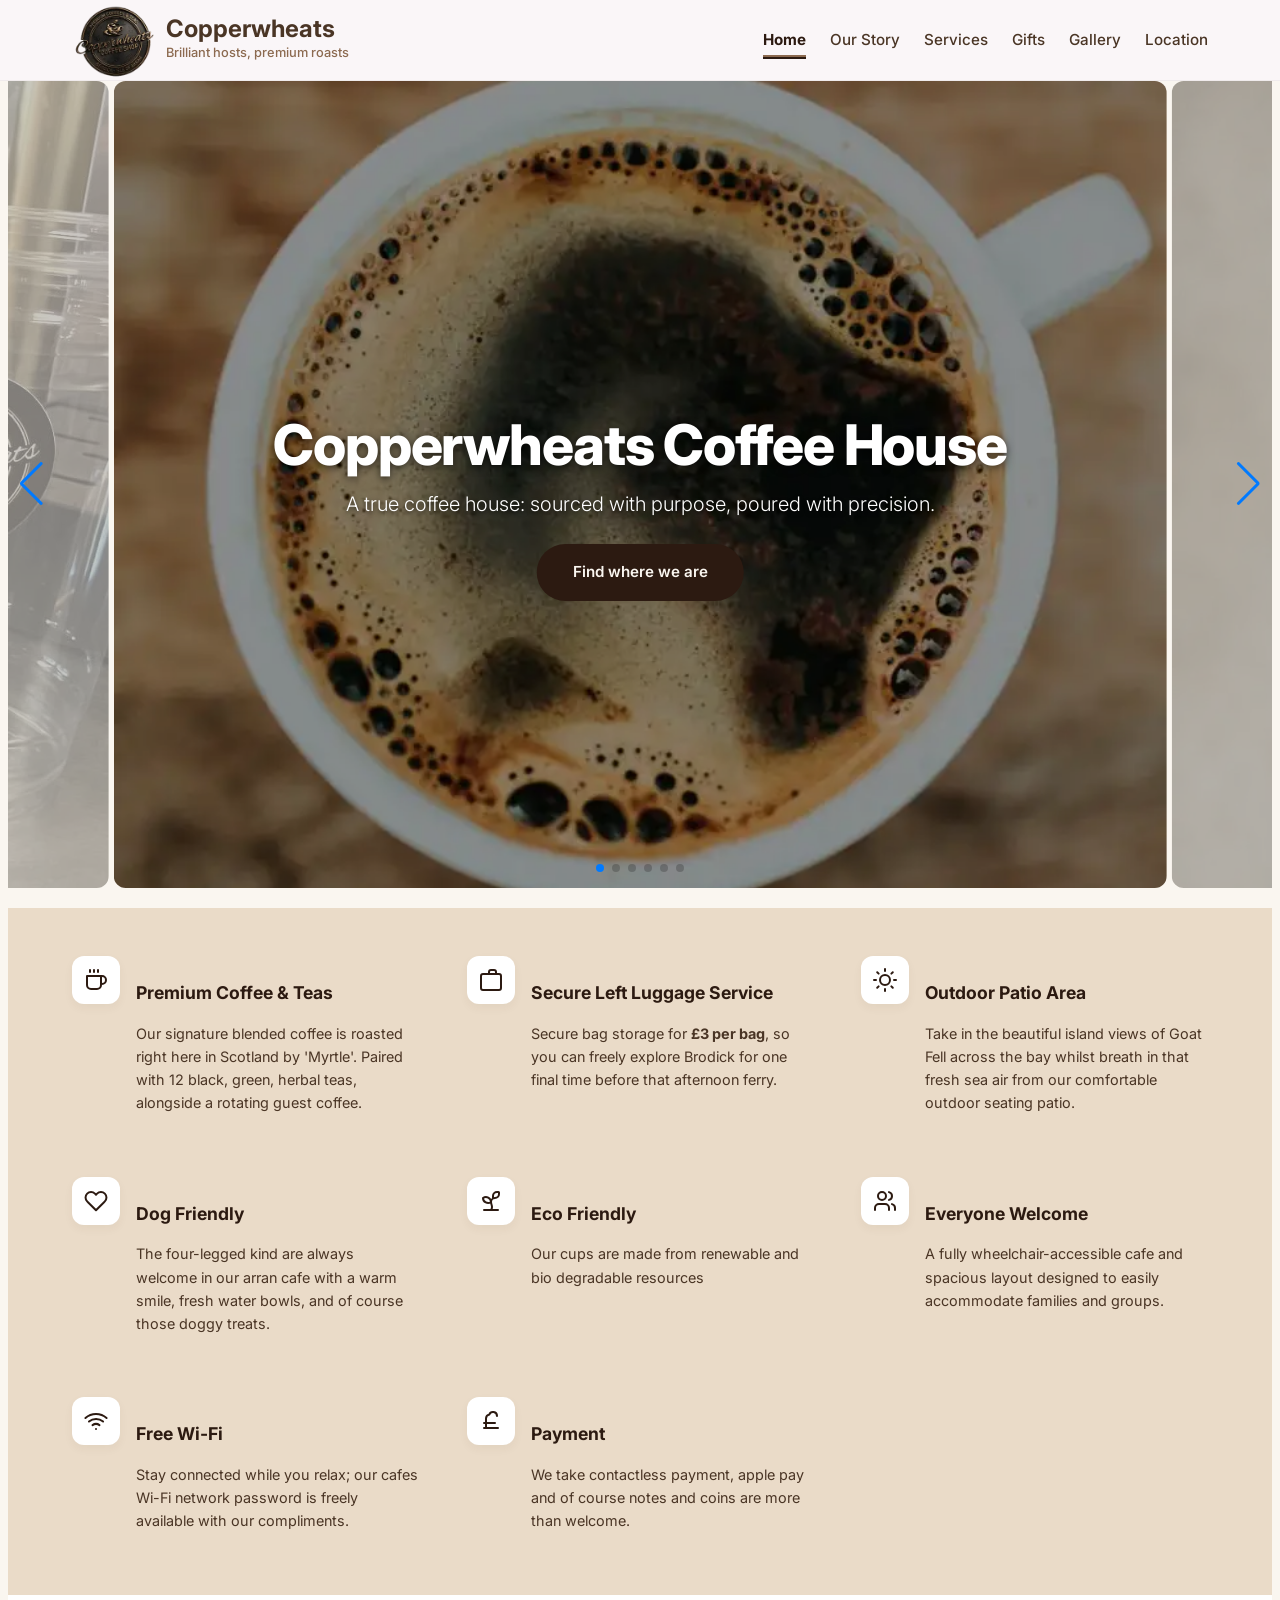
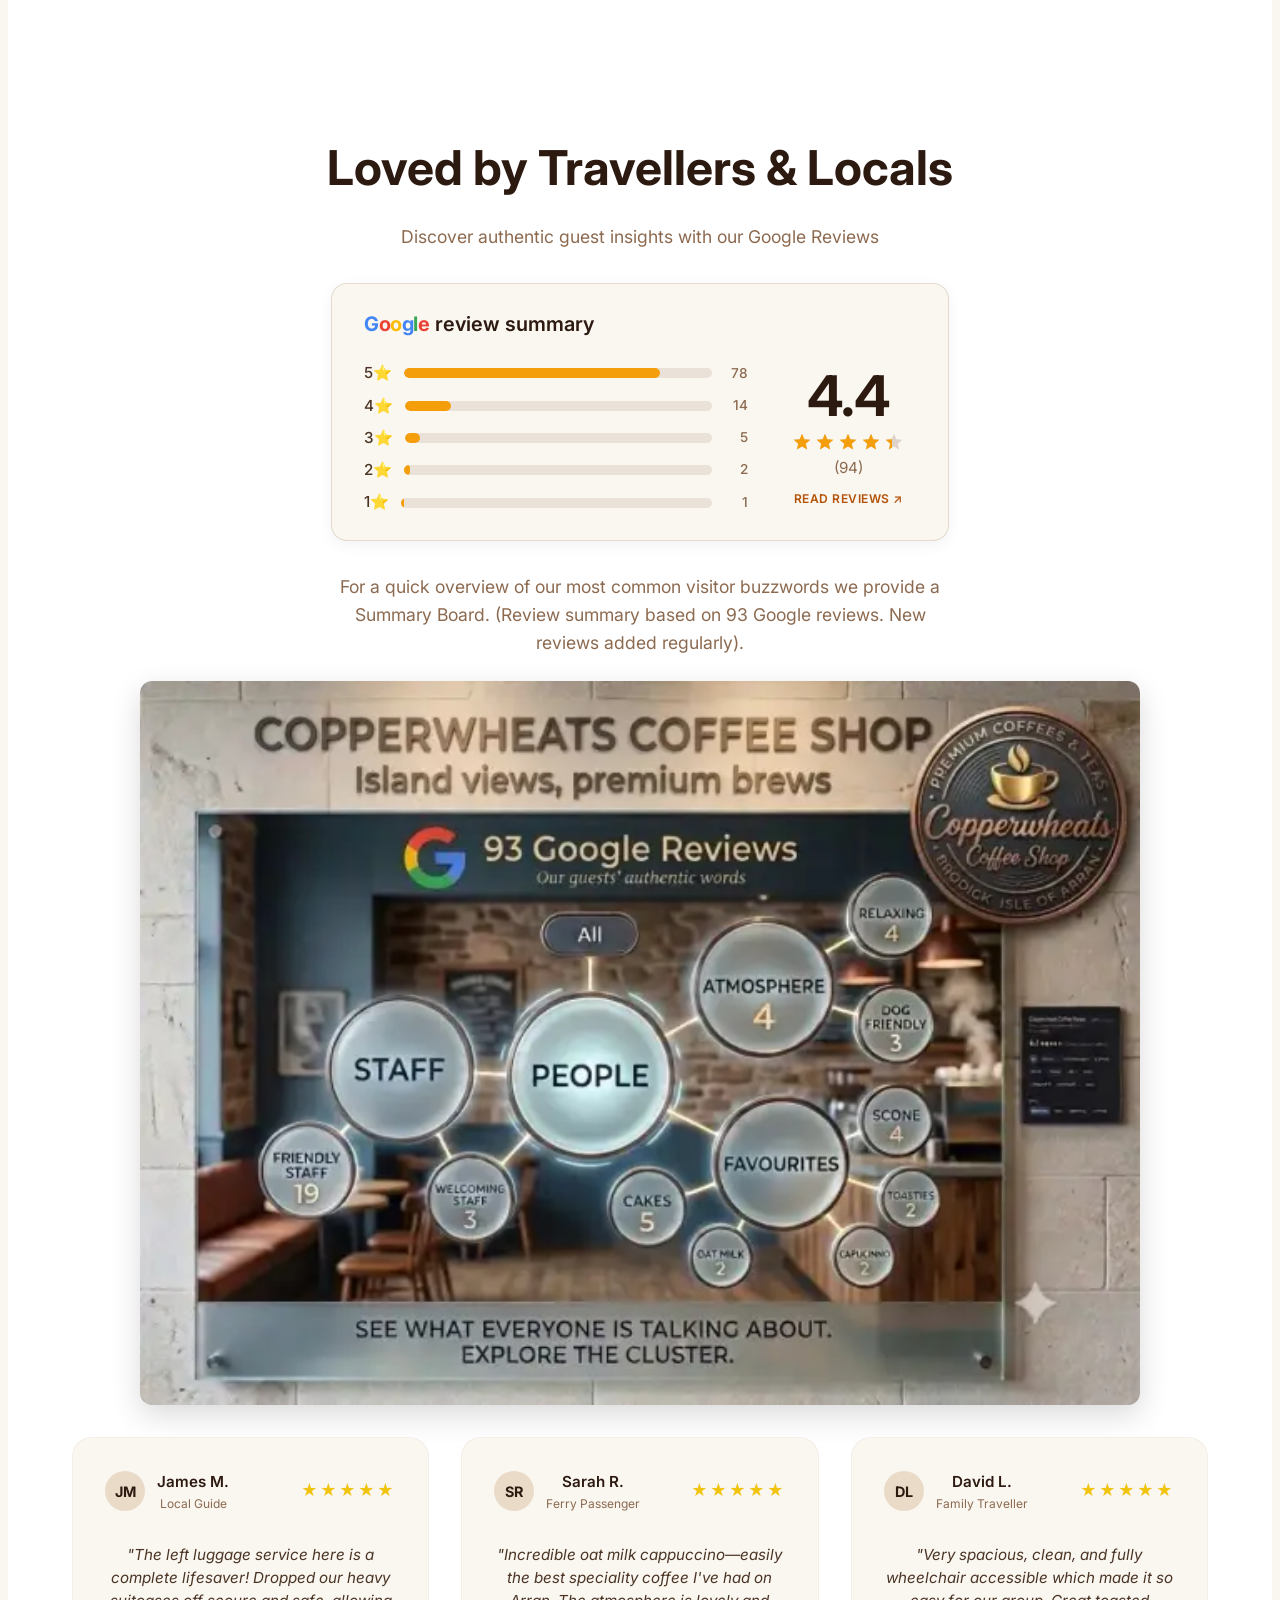
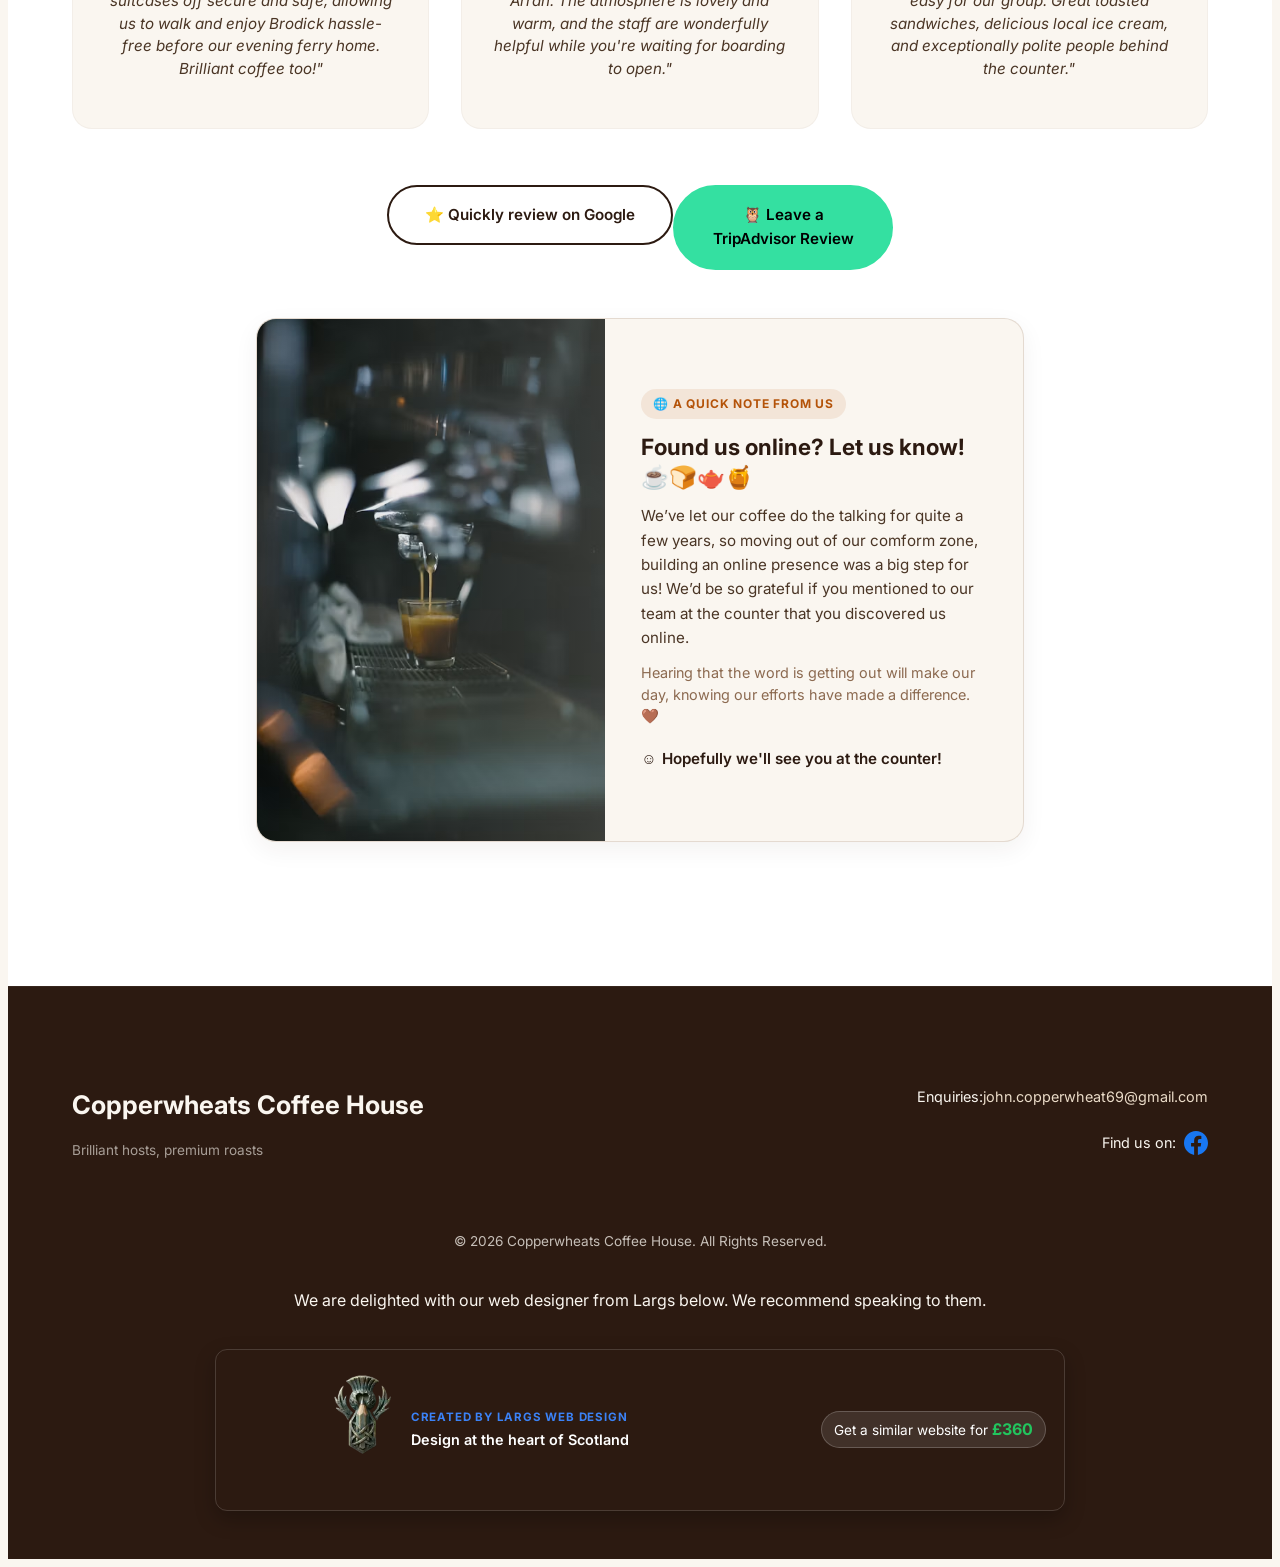
==== commit 43fbef10: "Icons in ANoteFromUs" ====
--- a/index.html
+++ b/index.html
@@ -43,7 +43,7 @@
 	animation-duration: 180ms;
 	animation-timing-function: cubic-bezier(0.76, 0, 0.24, 1);
 	animation-fill-mode: both;
-	animation-name: astroFadeIn; }</style></head><body><!-- Encapsulated Header Component --><!-- GLOBAL HEADER --><header class="header-sticky" data-astro-cid-nen7h5rs><div class="container nav-container" data-astro-cid-nen7h5rs><a href="/" class="brand-logo" data-target="home" style="display: inline-flex !important; align-items: center !important; gap: 55px !important; text-decoration: none !important;" data-astro-cid-nen7h5rs><img data-astro-transition-scope="astro-znvvpdic-4" id="nav-logo-image" src="/logo.webp" alt="Copperwheats Coffee House" title="Copperwheats Coffee House Logo" style="display: block !important; position: static !important; height: 5em; width: auto; object-fit: contain; margin: 0 !important;" data-astro-cid-nen7h5rs><div class="logo-text" style="position: static !important; display: flex !important; flex-direction: column !important;" data-astro-cid-nen7h5rs><span id="lbl-logo-main" data-astro-cid-nen7h5rs>Copperwheats</span><span id="lbl-logo-sub" data-astro-cid-nen7h5rs>Brilliant hosts, premium roasts</span></div></a><!-- Mobile Hamburger Toggle Button --><button id="menu-toggle" aria-label="Toggle Navigation Menu" aria-expanded="false" class="mobile-menu-btn" data-astro-cid-nen7h5rs><span class="bar" data-astro-cid-nen7h5rs></span><span class="bar" data-astro-cid-nen7h5rs></span><span class="bar" data-astro-cid-nen7h5rs></span></button><!-- Navigation Drawer --><div id="nav-wrapper" class="nav-drawer-wrapper" data-astro-cid-nen7h5rs><nav aria-label="Main Navigation" data-astro-cid-c75fxstf><ul class="nav-list" data-astro-cid-c75fxstf><li data-astro-cid-c75fxstf><a href="/" class="nav-link active" aria-current="page" data-astro-cid-c75fxstf>Home</a></li><li data-astro-cid-c75fxstf><a href="/about" class="nav-link" data-astro-cid-c75fxstf>Our Story</a></li><li data-astro-cid-c75fxstf><a href="/services" class="nav-link" data-astro-cid-c75fxstf>Services</a></li><li data-astro-cid-c75fxstf><a href="/gifts" class="nav-link" data-astro-cid-c75fxstf>Gifts</a></li><li data-astro-cid-c75fxstf><a href="/gallery" class="nav-link" data-astro-cid-c75fxstf>Gallery</a></li><li data-astro-cid-c75fxstf><a href="/contact" class="nav-link" data-astro-cid-c75fxstf>Location</a></li></ul></nav></div></div></header><script type="module">function e(){let e=document.getElementById(`menu-toggle`),t=document.getElementById(`nav-wrapper`);e&&t&&(e.onclick=()=>{let n=e.getAttribute(`aria-expanded`)===`true`;e.setAttribute(`aria-expanded`,(!n).toString()),t.classList.toggle(`is-open`),e.classList.toggle(`is-active`)})}document.addEventListener(`astro:page-load`,e);</script><!-- PAGE MAIN CONTENT --><main><main data-astro-cid-lcdefpme><!-- HERO CAROUSEL SECTION --><section class="hero-carousel-section" data-astro-cid-lcdefpme><!-- <div class="nav-buffer"></div> --><div class="swiper hero-swiper" data-swiper-config="{&quot;effect&quot;:&quot;slide&quot;,&quot;centeredSlides&quot;:false,&quot;paginationType&quot;:&quot;bullets&quot;,&quot;autoplay&quot;:true,&quot;autoplayDelay&quot;:7000,&quot;loop&quot;:true,&quot;speed&quot;:1000,&quot;showNavigation&quot;:true,&quot;showPagination&quot;:true,&quot;breakpoints&quot;:{&quot;320&quot;:{&quot;slidesPerView&quot;:1.2,&quot;spaceBetween&quot;:3,&quot;centeredSlides&quot;:true},&quot;768&quot;:{&quot;slidesPerView&quot;:1.2,&quot;spaceBetween&quot;:3,&quot;centeredSlides&quot;:false},&quot;1024&quot;:{&quot;slidesPerView&quot;:1.2,&quot;spaceBetween&quot;:5,&quot;centeredSlides&quot;:true}}}" data-astro-cid-lcdefpme><div class="swiper-wrapper" data-astro-cid-lcdefpme><div class="swiper-slide" style="background-image: linear-gradient(rgba(0,0,0,0.4), rgba(0,0,0,0.4)), url('/images/CoffeeCup.webp');" data-astro-cid-lcdefpme><div class="hero-content" data-astro-cid-lcdefpme><h1 class="hero-title" data-astro-cid-lcdefpme>Copperwheats Coffee House</h1><p class="hero-desc" data-astro-cid-lcdefpme>A true coffee house: sourced with purpose, poured with precision.</p><a href="/contact" class="btn btn-primary" data-astro-cid-lcdefpme>Find where we are</a></div></div><div class="swiper-slide" style="background-image: linear-gradient(rgba(0,0,0,0.4), rgba(0,0,0,0.4)), url('/images/SeveralCoffeeCups.webp');" data-astro-cid-lcdefpme><div class="hero-content" data-astro-cid-lcdefpme><h1 class="hero-title" data-astro-cid-lcdefpme>We&#39;ll have your favourite!</h1><p class="hero-desc" data-astro-cid-lcdefpme>Cappuccino, Latte, Americano, Flat White, Mocha, Espresso, Iced Coffee, Hot Chocolate, Guest coffee, and 12 brands of tea, including green and herbal.</p></div></div><div class="swiper-slide" style="background-image: linear-gradient(rgba(0,0,0,0.4), rgba(0,0,0,0.4)), url('/images/FerryViewAtCopperwheats2.webp');" data-astro-cid-lcdefpme><div class="hero-content" data-astro-cid-lcdefpme><h1 class="hero-title" data-astro-cid-lcdefpme>Conveniently located by the Brodick Ferry Terminal</h1><p class="hero-desc" data-astro-cid-lcdefpme>The perfect spot to wait for the ferry before departure, or the bus to start your journey.</p><a href="/gallery" class="btn btn-primary" data-astro-cid-lcdefpme>See Our Gallery</a></div></div><div class="swiper-slide" style="background-image: linear-gradient(rgba(0,0,0,0.4), rgba(0,0,0,0.4)), url('/images/LeftLugguageOnTable.webp');" data-astro-cid-lcdefpme><div class="hero-content" data-astro-cid-lcdefpme><h1 class="hero-title" data-astro-cid-lcdefpme>Left Luggage Service</h1><p class="hero-desc" data-astro-cid-lcdefpme>Only £3 per bag!</p><a href="/services" class="btn btn-primary" data-astro-cid-lcdefpme>Our Services</a></div></div><div class="swiper-slide" style="background-image: linear-gradient(rgba(0,0,0,0.4), rgba(0,0,0,0.4)), url('/images/SconesBefore7.webp');" data-astro-cid-lcdefpme><div class="hero-content" data-astro-cid-lcdefpme><h1 class="hero-title" data-astro-cid-lcdefpme>Freshly Home Baked Goods</h1><p class="hero-desc" data-astro-cid-lcdefpme>See our scones bake in a second!</p><a href="/services" class="btn btn-primary" data-astro-cid-lcdefpme>Bake Me!</a></div></div><div class="swiper-slide" style="background-image: linear-gradient(rgba(0,0,0,0.4), rgba(0,0,0,0.4)), url('/images/CopperwheatsCoffeeCups.webp');" data-astro-cid-lcdefpme><div class="hero-content" data-astro-cid-lcdefpme><h1 class="hero-title" data-astro-cid-lcdefpme>Bio degradable and compostable Cups</h1><p class="hero-desc" data-astro-cid-lcdefpme>Greatest threat to our planet is the belief that someone else will save it.</p></div></div></div><!-- Controls --><div class="swiper-pagination" data-astro-cid-lcdefpme></div><div class="swiper-button-prev" data-astro-cid-lcdefpme></div><div class="swiper-button-next" data-astro-cid-lcdefpme></div></div></section><!------------------------------><!-- QUICK HIGHLIGHTS SECTION --><!------------------------------><section class="quick-highlights" data-astro-cid-lcdefpme><div class="container" data-astro-cid-lcdefpme><div class="highlights-grid" data-astro-cid-lcdefpme><div class="highlight-item" data-astro-cid-lcdefpme><div class="highlight-icon" data-astro-cid-lcdefpme><svg width="24" height="24" viewBox="0 0 24 24" fill="none" stroke="currentColor" stroke-width="2" stroke-linecap="round" stroke-linejoin="round"><path d="M17 8h1a4 4 0 1 1 0 8h-1"></path><path d="M3 8h14v9a4 4 0 0 1-4 4H7a4 4 0 0 1-4-4Z"></path><line x1="6" y1="2" x2="6" y2="4"></line><line x1="10" y1="2" x2="10" y2="4"></line><line x1="14" y1="2" x2="14" y2="4"></line></svg></div><div class="highlight-text" data-astro-cid-lcdefpme><h4 data-astro-cid-lcdefpme>Premium Coffee &amp; Teas</h4><p data-astro-cid-lcdefpme>Our signature blended coffee is roasted right here in Scotland by 'Myrtle'. Paired with 12 black, green, herbal teas, alongside a rotating guest coffee.</p></div></div><div class="highlight-item" data-astro-cid-lcdefpme><div class="highlight-icon" data-astro-cid-lcdefpme><svg width="24" height="24" viewBox="0 0 24 24" fill="none" stroke="currentColor" stroke-width="2" stroke-linecap="round" stroke-linejoin="round"><path d="M22 20V8a2 2 0 0 0-2-2h-3V4a2 2 0 0 0-2-2h-3a2 2 0 0 0-2 2v2H4a2 2 0 0 0-2 2v12a2 2 0 0 0 2 2h16a2 2 0 0 0 2-2z"></path><path d="M7 6h10"></path></svg></div><div class="highlight-text" data-astro-cid-lcdefpme><h4 data-astro-cid-lcdefpme>Secure Left Luggage Service</h4><p data-astro-cid-lcdefpme>Secure bag storage for <b>£3 per bag</b>, so you can freely explore Brodick for one final time before that afternoon ferry.</p></div></div><div class="highlight-item" data-astro-cid-lcdefpme><div class="highlight-icon" data-astro-cid-lcdefpme><svg width="24" height="24" viewBox="0 0 24 24" fill="none" stroke="currentColor" stroke-width="2" stroke-linecap="round" stroke-linejoin="round"><circle cx="12" cy="12" r="5"></circle><line x1="12" y1="1" x2="12" y2="3"></line><line x1="12" y1="21" x2="12" y2="23"></line><line x1="4.22" y1="4.22" x2="5.64" y2="5.64"></line><line x1="18.36" y1="18.36" x2="19.78" y2="19.78"></line><line x1="1" y1="12" x2="3" y2="12"></line><line x1="21" y1="12" x2="23" y2="12"></line><line x1="4.22" y1="19.78" x2="5.64" y2="18.36"></line><line x1="18.36" y1="5.64" x2="19.78" y2="4.22"></line></svg></div><div class="highlight-text" data-astro-cid-lcdefpme><h4 data-astro-cid-lcdefpme>Outdoor Patio Area</h4><p data-astro-cid-lcdefpme>Take in the beautiful island views of Goat Fell across the bay whilst breath in that fresh sea air from our comfortable outdoor seating patio.</p></div></div><div class="highlight-item" data-astro-cid-lcdefpme><div class="highlight-icon" data-astro-cid-lcdefpme><svg width="24" height="24" viewBox="0 0 24 24" fill="none" stroke="currentColor" stroke-width="2" stroke-linecap="round" stroke-linejoin="round"><path d="M20.84 4.61a5.5 5.5 0 0 0-7.78 0L12 5.67l-1.06-1.06a5.5 5.5 0 0 0-7.78 7.78l1.06 1.06L12 21.23l7.78-7.78 1.06-1.06a5.5 5.5 0 0 0 0-7.78z"></path></svg></div><div class="highlight-text" data-astro-cid-lcdefpme><h4 data-astro-cid-lcdefpme>Dog Friendly</h4><p data-astro-cid-lcdefpme>The four-legged kind are always welcome in our arran cafe with a warm smile, fresh water bowls, and of course those doggy treats.</p></div></div><div class="highlight-item" data-astro-cid-lcdefpme><div class="highlight-icon" data-astro-cid-lcdefpme><svg xmlns="http://www.w3.org/2000/svg" width="24" height="24" viewBox="0 0 24 24" fill="none" stroke="currentColor" stroke-width="2" stroke-linecap="round" stroke-linejoin="round"><path d="M14 9.536V7a4 4 0 0 1 4-4h1.5a.5.5 0 0 1 .5.5V5a4 4 0 0 1-4 4 4 4 0 0 0-4 4c0 2 1 3 1 5a5 5 0 0 1-1 3"/><path d="M4 9a5 5 0 0 1 8 4 5 5 0 0 1-8-4"/><path d="M5 21h14"/></svg></div><div class="highlight-text" data-astro-cid-lcdefpme><h4 data-astro-cid-lcdefpme>Eco Friendly</h4><p data-astro-cid-lcdefpme>Our cups are made from renewable and bio degradable resources</p></div></div><div class="highlight-item" data-astro-cid-lcdefpme><div class="highlight-icon" data-astro-cid-lcdefpme><svg width="24" height="24" viewBox="0 0 24 24" fill="none" stroke="currentColor" stroke-width="2" stroke-linecap="round" stroke-linejoin="round"><path d="M16 21v-2a4 4 0 0 0-4-4H6a4 4 0 0 0-4 4v2"></path><circle cx="9" cy="7" r="4"></circle><path d="M22 21v-2a4 4 0 0 0-3-3.87"></path><path d="M16 3.13a4 4 0 0 1 0 7.75"></path></svg></div><div class="highlight-text" data-astro-cid-lcdefpme><h4 data-astro-cid-lcdefpme>Everyone Welcome</h4><p data-astro-cid-lcdefpme>A fully wheelchair-accessible cafe and spacious layout designed to easily accommodate families and groups.</p></div></div><div class="highlight-item" data-astro-cid-lcdefpme><div class="highlight-icon" data-astro-cid-lcdefpme><svg width="24" height="24" viewBox="0 0 24 24" fill="none" stroke="currentColor" stroke-width="2" stroke-linecap="round" stroke-linejoin="round"><path d="M5 12.55a11 11 0 0 1 14.08 0"></path><path d="M1.42 9a16 16 0 0 1 21.16 0"></path><path d="M8.53 16.11a6 6 0 0 1 6.94 0"></path><line x1="12" y1="20" x2="12.01" y2="20"></line></svg></div><div class="highlight-text" data-astro-cid-lcdefpme><h4 data-astro-cid-lcdefpme>Free Wi-Fi</h4><p data-astro-cid-lcdefpme>Stay connected while you relax; our cafes Wi-Fi network password is freely available with our compliments.</p></div></div><div class="highlight-item" data-astro-cid-lcdefpme><div class="highlight-icon" data-astro-cid-lcdefpme><svg width="24" height="24" viewBox="0 0 24 24" fill="none" stroke="currentColor" stroke-width="2" stroke-linecap="round" stroke-linejoin="round"><path d="M18 7a4 4 0 0 0-7.75-1.38A4 4 0 0 0 7 9.5V19h11" /><path d="M5 14h11" /><path d="M5 19h14" /></svg></div><div class="highlight-text" data-astro-cid-lcdefpme><h4 data-astro-cid-lcdefpme>Payment</h4><p data-astro-cid-lcdefpme>We take contactless payment, apple pay and of course notes and coins are more than welcome.</p></div></div></div></div></section><!-------------------------------><!----- REVIEWS SECTION ---------><!-------------------------------><section class="reviews-section" data-astro-cid-lcdefpme><div class="container text-center" data-astro-cid-lcdefpme><!-- Section Title & Subtitle --><h2 class="section-title" id="lbl-review-title" data-astro-cid-lcdefpme>Loved by Travellers &amp; Locals</h2><p class="section-subtitle" id="lbl-review-subtitle" style="margin-bottom: 1.5rem !important;" data-astro-cid-lcdefpme>Discover authentic guest insights with our Google Reviews</p><!-- 3. Google Reviews Spotlight Section (Controlled via Config) --><section class="review-summary-section" data-astro-cid-olxq4rxa><div class="review-summary-card" data-astro-cid-olxq4rxa><div class="header-row" data-astro-cid-olxq4rxa><h3 class="summary-title" data-astro-cid-olxq4rxa><span class="google-logo" data-astro-cid-olxq4rxa><span style="color: #4285F4;" data-astro-cid-olxq4rxa>G</span><span style="color: #EA4335;" data-astro-cid-olxq4rxa>o</span><span style="color: #FBBC05;" data-astro-cid-olxq4rxa>o</span><span style="color: #4285F4;" data-astro-cid-olxq4rxa>g</span><span style="color: #34A853;" data-astro-cid-olxq4rxa>l</span><span style="color: #EA4335;" data-astro-cid-olxq4rxa>e</span></span>review summary</h3></div><div class="summary-grid" data-astro-cid-olxq4rxa><!-- Left side: 5-star rating breakdown bars with individual review counts --><div class="bars-container" data-astro-cid-olxq4rxa><div class="bar-row" data-astro-cid-olxq4rxa><span class="star-label" data-astro-cid-olxq4rxa>5⭐</span><div class="bar-track" data-astro-cid-olxq4rxa><div class="bar-fill" style="width: 83%" data-astro-cid-olxq4rxa></div></div><span class="star-count" data-astro-cid-olxq4rxa>78</span></div><div class="bar-row" data-astro-cid-olxq4rxa><span class="star-label" data-astro-cid-olxq4rxa>4⭐</span><div class="bar-track" data-astro-cid-olxq4rxa><div class="bar-fill" style="width: 15%" data-astro-cid-olxq4rxa></div></div><span class="star-count" data-astro-cid-olxq4rxa>14</span></div><div class="bar-row" data-astro-cid-olxq4rxa><span class="star-label" data-astro-cid-olxq4rxa>3⭐</span><div class="bar-track" data-astro-cid-olxq4rxa><div class="bar-fill" style="width: 5%" data-astro-cid-olxq4rxa></div></div><span class="star-count" data-astro-cid-olxq4rxa>5</span></div><div class="bar-row" data-astro-cid-olxq4rxa><span class="star-label" data-astro-cid-olxq4rxa>2⭐</span><div class="bar-track" data-astro-cid-olxq4rxa><div class="bar-fill" style="width: 2%" data-astro-cid-olxq4rxa></div></div><span class="star-count" data-astro-cid-olxq4rxa>2</span></div><div class="bar-row" data-astro-cid-olxq4rxa><span class="star-label" data-astro-cid-olxq4rxa>1⭐</span><div class="bar-track" data-astro-cid-olxq4rxa><div class="bar-fill" style="width: 1%" data-astro-cid-olxq4rxa></div></div><span class="star-count" data-astro-cid-olxq4rxa>1</span></div></div><!-- Right side: Clickable Score, Stars & Total Count Link --><a href="https://search.google.com/local/reviews?placeid=ChIJsR7E-07viUgRKh1IqQQ9mAc" id="link-google-reviews-home" target="_blank" rel="noopener noreferrer" class="score-link-container" title="View our Google Reviews" data-astro-cid-olxq4rxa><div class="big-score" data-astro-cid-olxq4rxa>4.4</div><!-- Reliable SVG Star Rendering --><div class="stars-row" aria-label="Rating: 4.4 out of 5 stars" data-astro-cid-olxq4rxa><div class="star-wrapper" data-astro-cid-olxq4rxa><svg viewBox="0 0 24 24" class="star-svg empty-star" data-astro-cid-olxq4rxa><path d="M12 17.27L18.18 21l-1.64-7.03L22 9.24l-7.19-.61L12 2 9.19 8.63 2 9.24l5.46 4.73L5.82 21z" data-astro-cid-olxq4rxa></path></svg><div class="star-filled-clip" style="width: 100%" data-astro-cid-olxq4rxa><svg viewBox="0 0 24 24" class="star-svg full-star" data-astro-cid-olxq4rxa><path d="M12 17.27L18.18 21l-1.64-7.03L22 9.24l-7.19-.61L12 2 9.19 8.63 2 9.24l5.46 4.73L5.82 21z" data-astro-cid-olxq4rxa></path></svg></div></div><div class="star-wrapper" data-astro-cid-olxq4rxa><svg viewBox="0 0 24 24" class="star-svg empty-star" data-astro-cid-olxq4rxa><path d="M12 17.27L18.18 21l-1.64-7.03L22 9.24l-7.19-.61L12 2 9.19 8.63 2 9.24l5.46 4.73L5.82 21z" data-astro-cid-olxq4rxa></path></svg><div class="star-filled-clip" style="width: 100%" data-astro-cid-olxq4rxa><svg viewBox="0 0 24 24" class="star-svg full-star" data-astro-cid-olxq4rxa><path d="M12 17.27L18.18 21l-1.64-7.03L22 9.24l-7.19-.61L12 2 9.19 8.63 2 9.24l5.46 4.73L5.82 21z" data-astro-cid-olxq4rxa></path></svg></div></div><div class="star-wrapper" data-astro-cid-olxq4rxa><svg viewBox="0 0 24 24" class="star-svg empty-star" data-astro-cid-olxq4rxa><path d="M12 17.27L18.18 21l-1.64-7.03L22 9.24l-7.19-.61L12 2 9.19 8.63 2 9.24l5.46 4.73L5.82 21z" data-astro-cid-olxq4rxa></path></svg><div class="star-filled-clip" style="width: 100%" data-astro-cid-olxq4rxa><svg viewBox="0 0 24 24" class="star-svg full-star" data-astro-cid-olxq4rxa><path d="M12 17.27L18.18 21l-1.64-7.03L22 9.24l-7.19-.61L12 2 9.19 8.63 2 9.24l5.46 4.73L5.82 21z" data-astro-cid-olxq4rxa></path></svg></div></div><div class="star-wrapper" data-astro-cid-olxq4rxa><svg viewBox="0 0 24 24" class="star-svg empty-star" data-astro-cid-olxq4rxa><path d="M12 17.27L18.18 21l-1.64-7.03L22 9.24l-7.19-.61L12 2 9.19 8.63 2 9.24l5.46 4.73L5.82 21z" data-astro-cid-olxq4rxa></path></svg><div class="star-filled-clip" style="width: 100%" data-astro-cid-olxq4rxa><svg viewBox="0 0 24 24" class="star-svg full-star" data-astro-cid-olxq4rxa><path d="M12 17.27L18.18 21l-1.64-7.03L22 9.24l-7.19-.61L12 2 9.19 8.63 2 9.24l5.46 4.73L5.82 21z" data-astro-cid-olxq4rxa></path></svg></div></div><div class="star-wrapper" data-astro-cid-olxq4rxa><svg viewBox="0 0 24 24" class="star-svg empty-star" data-astro-cid-olxq4rxa><path d="M12 17.27L18.18 21l-1.64-7.03L22 9.24l-7.19-.61L12 2 9.19 8.63 2 9.24l5.46 4.73L5.82 21z" data-astro-cid-olxq4rxa></path></svg><div class="star-filled-clip" style="width: 40%" data-astro-cid-olxq4rxa><svg viewBox="0 0 24 24" class="star-svg full-star" data-astro-cid-olxq4rxa><path d="M12 17.27L18.18 21l-1.64-7.03L22 9.24l-7.19-.61L12 2 9.19 8.63 2 9.24l5.46 4.73L5.82 21z" data-astro-cid-olxq4rxa></path></svg></div></div></div><div class="total-count" data-astro-cid-olxq4rxa>(94)</div><span class="read-reviews-btn" data-astro-cid-olxq4rxa>Read Reviews ↗</span></a></div></div></section><!-- Optional Google Summary Board Feature --><div class="section-google-summary" style="width: 100%; padding: 0 !important; text-align: center;" data-astro-cid-lcdefpme><div class="google-summary-board" style="margin: 0 auto 1.5rem auto !important; max-width: 1000px !important; width: 90% !important;" data-astro-cid-lcdefpme><p class="section-subtitle" id="lbl-summary-board-text" style="margin-top: 0 !important; margin-bottom: 1.5rem !important;" data-astro-cid-lcdefpme>For a quick overview of our most common visitor buzzwords we provide a Summary Board. (Review summary based on 93 Google reviews. New reviews added regularly).</p><img src="/images/GoogleReviews_SummaryBoard.webp" alt="Google Review Summary Board" title="Google Review Summary Board" loading="lazy" decoding="async" style="display: block !important; width: 100% !important; height: auto !important; border-radius: 12px !important; box-shadow: 0 10px 30px rgba(0,0,0,0.15) !important; object-fit: cover !important;" data-astro-cid-lcdefpme></div></div><!-- Dynamic Review Cards Grid --><div class="reviews-grid" id="container-reviews" data-astro-cid-lcdefpme><div class="review-card" data-astro-cid-lcdefpme><div class="review-header" data-astro-cid-lcdefpme><div class="reviewer-info" data-astro-cid-lcdefpme><div class="reviewer-avatar" data-astro-cid-lcdefpme>JM</div><div data-astro-cid-lcdefpme><div class="reviewer-name" data-astro-cid-lcdefpme>James M.</div><div class="reviewer-meta" data-astro-cid-lcdefpme>Local Guide</div></div></div><span class="reviews-rating-stars" data-astro-cid-lcdefpme>★★★★★</span></div><p class="review-text" data-astro-cid-lcdefpme>&quot;The left luggage service here is a complete lifesaver! Dropped our heavy suitcases off secure and safe, allowing us to walk and enjoy Brodick hassle-free before our evening ferry home. Brilliant coffee too!&quot;</p></div><div class="review-card" data-astro-cid-lcdefpme><div class="review-header" data-astro-cid-lcdefpme><div class="reviewer-info" data-astro-cid-lcdefpme><div class="reviewer-avatar" data-astro-cid-lcdefpme>SR</div><div data-astro-cid-lcdefpme><div class="reviewer-name" data-astro-cid-lcdefpme>Sarah R.</div><div class="reviewer-meta" data-astro-cid-lcdefpme>Ferry Passenger</div></div></div><span class="reviews-rating-stars" data-astro-cid-lcdefpme>★★★★★</span></div><p class="review-text" data-astro-cid-lcdefpme>&quot;Incredible oat milk cappuccino—easily the best speciality coffee I&#39;ve had on Arran. The atmosphere is lovely and warm, and the staff are wonderfully helpful while you&#39;re waiting for boarding to open.&quot;</p></div><div class="review-card" data-astro-cid-lcdefpme><div class="review-header" data-astro-cid-lcdefpme><div class="reviewer-info" data-astro-cid-lcdefpme><div class="reviewer-avatar" data-astro-cid-lcdefpme>DL</div><div data-astro-cid-lcdefpme><div class="reviewer-name" data-astro-cid-lcdefpme>David L.</div><div class="reviewer-meta" data-astro-cid-lcdefpme>Family Traveller</div></div></div><span class="reviews-rating-stars" data-astro-cid-lcdefpme>★★★★★</span></div><p class="review-text" data-astro-cid-lcdefpme>&quot;Very spacious, clean, and fully wheelchair accessible which made it so easy for our group. Great toasted sandwiches, delicious local ice cream, and exceptionally polite people behind the counter.&quot;</p></div></div><!-- Review Action Buttons --><div id="wrapper-reviews-home" style="margin-top: 3rem; text-align: center;" data-astro-cid-lcdefpme><a href="https://search.google.com/local/writereview?placeid=ChIJsR7E-07viUgRKh1IqQQ9mAc" id="btn-google-review-home" class="btn btn-secondary" target="_blank" rel="noopener noreferrer" style="display: inline-flex; align-items: center; gap: 0.5rem;" data-astro-cid-lcdefpme>⭐ Quickly review on Google</a><a href="https://www.tripadvisor.co.uk/Restaurant_Review-g551754-d3649538-Reviews-Copperwheat_Coffee_House-Brodick_Isle_of_Arran_Scotland.html" id="btn-tripadvisor-review-home" class="btn btn-secondary" target="_blank" rel="noopener noreferrer" style="margin-top: 0.5rem; display: inline-flex; align-items: center; justify-content: center; gap: 0.5rem; width: 100%; max-width: 220px; margin-left: auto; margin-right: auto; background-color: #34E0A1; border-color: #34E0A1; color: #000000;" data-astro-cid-lcdefpme>🦉 Leave a TripAdvisor Review</a></div></div><!-- React Hydrated Astro Island --><section class="discover-note-section" data-astro-cid-5hnzyw7l><div class="discover-card" data-astro-cid-5hnzyw7l><div class="card-image-wrapper" data-astro-cid-5hnzyw7l><img src="/images/expresso.avif" alt="Beautiful expresso coffee" class="card-img" loading="lazy" data-astro-cid-5hnzyw7l><div class="image-overlay" data-astro-cid-5hnzyw7l></div></div><div class="card-content" data-astro-cid-5hnzyw7l><span class="badge" data-astro-cid-5hnzyw7l>🌐 A Quick Note From Us</span><h2 class="headline" data-astro-cid-5hnzyw7l>Found us online? Let us know! ☕✨</h2><p class="body-text" data-astro-cid-5hnzyw7l>We’ve let our coffee do the talking for quite a few years, so moving out of our comform zone, building an online presence was a big step for us! We’d be so grateful if you mentioned to our team at the counter that you discovered us online.</p><p class="sub-text" data-astro-cid-5hnzyw7l>Hearing that the word is getting out will make our day, knowing our efforts have made a difference. 🤎</p><div class="sign-off" data-astro-cid-5hnzyw7l><span class="heart-emoji" data-astro-cid-5hnzyw7l>✨</span> Hopefully we'll see you at the counter!</div></div></div></section></section></main></main><!-- GLOBAL FOOTER --><footer class="footer"><div class="container"><!-- Client Footer Section --><div class="footer-grid"><div class="footer-brand"><h4 id="lbl-footer-name">Copperwheats Coffee House</h4><p id="lbl-footer-tagline">Brilliant hosts, premium roasts</p></div><div class="footer-meta"><p>Enquiries:<a href="mailto:john.copperwheat69@gmail.com" id="lbl-footer-email-link">john.copperwheat69@gmail.com</a></p><div class="social-links"><span>Find us on:</span><a href="https://www.facebook.com/Copperwheats" target="_blank" rel="noopener noreferrer" aria-label="Visit Copperwheats on Facebook"><svg xmlns="http://www.w3.org/2000/svg" width="24" height="24" viewBox="0 0 24 24" fill="#1877F2"><path d="M24 12.073c0-6.627-5.373-12-12-12s-12 5.373-12 12c0 5.99 4.388 10.954 10.125 11.854v-8.385H7.078v-3.47h3.047V9.43c0-3.007 1.792-4.669 4.533-4.669 1.312 0 2.686.235 2.686.235v2.953H15.83c-1.491 0-1.956.925-1.956 1.874v2.25h3.328l-.532 3.47h-2.796v8.385C19.612 23.027 24 18.062 24 12.073z"></path></svg></a></div></div></div><!-- Largs Web Design Ad Banner & Copyright Section --><div class="footer-ad-container" id="lbl-footer-copyright"><div class="footer-copyright-text">&copy; 2026 Copperwheats Coffee House. All Rights Reserved.</div><p>We are delighted with our web designer from Largs below. We recommend speaking to them.</p><div class="largs-ad-banner"><a href="https://www.largswebdesign.co.uk" target="_blank" rel="noopener noreferrer" class="largs-ad-link"><!-- Largs Web Design Logo --><img src="/images/largs-web-design-logo.webp" alt="Largs Web Design Logo" class="largs-logo"><div class="largs-ad-text"><span class="largs-tag">Created by Largs Web Design</span><span class="largs-title">Design at the heart of Scotland</span></div><div class="largs-action-group"><div class="largs-price-tag">Get a similar website for <strong>£360</strong></div></div></a></div></div></div></footer><!-- Pinned floating call button --><a id="floating-cta-button" href="https://www.google.com/maps/dir/?api=1&amp;destination=Copperwheats%20Coffee%20House&amp;destination_place_id=ChIJsR7E-07viUgRKh1IqQQ9mAc" class="floating-cta-btn hide-at-top" target="_blank" rel="noopener noreferrer" style="--btn-bg: #4A3525; --btn-hover: #8C6A50; --btn-opacity: 0.5;" data-astro-cid-67ubvuye><svg class="directions-icon" viewBox="0 0 24 24" width="20" height="20" fill="currentColor" data-astro-cid-67ubvuye><path d="M22.43 10.59l-9.01-9.01c-.78-.78-2.05-.78-2.83 0l-9.01 9.01c-.78.78-.78 2.05 0 2.83l9.01 9.01c.78.78 2.05.78 2.83 0l9.01-9.01c.79-.78.79-2.05 0-2.83zm-8.93 2.91v-2.5h-4v3h-2v-4c0-.55.45-1 1-1h5v-2.5l3.5 3.5-3.5 3.5z" data-astro-cid-67ubvuye></path></svg><span data-astro-cid-67ubvuye>Get Directions</span></a><script type="module">var e=document.getElementById(`floating-cta-button`);e&&window.addEventListener(`scroll`,()=>{window.scrollY<120?e.classList.add(`is-hidden`):e.classList.remove(`is-hidden`)},{passive:!0});</script></body></html><!-- SWIPER CSS & JS CDN IMPORTS --><link rel="stylesheet" href="https://cdn.jsdelivr.net/npm/swiper@11/swiper-bundle.min.css"><script src="https://cdn.jsdelivr.net/npm/swiper@11/swiper-bundle.min.js"></script><!-- SWIPER INITIALIZATION SCRIPT --><script>
+	animation-name: astroFadeIn; }</style></head><body><!-- Encapsulated Header Component --><!-- GLOBAL HEADER --><header class="header-sticky" data-astro-cid-nen7h5rs><div class="container nav-container" data-astro-cid-nen7h5rs><a href="/" class="brand-logo" data-target="home" style="display: inline-flex !important; align-items: center !important; gap: 55px !important; text-decoration: none !important;" data-astro-cid-nen7h5rs><img data-astro-transition-scope="astro-znvvpdic-4" id="nav-logo-image" src="/logo.webp" alt="Copperwheats Coffee House" title="Copperwheats Coffee House Logo" style="display: block !important; position: static !important; height: 5em; width: auto; object-fit: contain; margin: 0 !important;" data-astro-cid-nen7h5rs><div class="logo-text" style="position: static !important; display: flex !important; flex-direction: column !important;" data-astro-cid-nen7h5rs><span id="lbl-logo-main" data-astro-cid-nen7h5rs>Copperwheats</span><span id="lbl-logo-sub" data-astro-cid-nen7h5rs>Brilliant hosts, premium roasts</span></div></a><!-- Mobile Hamburger Toggle Button --><button id="menu-toggle" aria-label="Toggle Navigation Menu" aria-expanded="false" class="mobile-menu-btn" data-astro-cid-nen7h5rs><span class="bar" data-astro-cid-nen7h5rs></span><span class="bar" data-astro-cid-nen7h5rs></span><span class="bar" data-astro-cid-nen7h5rs></span></button><!-- Navigation Drawer --><div id="nav-wrapper" class="nav-drawer-wrapper" data-astro-cid-nen7h5rs><nav aria-label="Main Navigation" data-astro-cid-c75fxstf><ul class="nav-list" data-astro-cid-c75fxstf><li data-astro-cid-c75fxstf><a href="/" class="nav-link active" aria-current="page" data-astro-cid-c75fxstf>Home</a></li><li data-astro-cid-c75fxstf><a href="/about" class="nav-link" data-astro-cid-c75fxstf>Our Story</a></li><li data-astro-cid-c75fxstf><a href="/services" class="nav-link" data-astro-cid-c75fxstf>Services</a></li><li data-astro-cid-c75fxstf><a href="/gifts" class="nav-link" data-astro-cid-c75fxstf>Gifts</a></li><li data-astro-cid-c75fxstf><a href="/gallery" class="nav-link" data-astro-cid-c75fxstf>Gallery</a></li><li data-astro-cid-c75fxstf><a href="/contact" class="nav-link" data-astro-cid-c75fxstf>Location</a></li></ul></nav></div></div></header><script type="module">function e(){let e=document.getElementById(`menu-toggle`),t=document.getElementById(`nav-wrapper`);e&&t&&(e.onclick=()=>{let n=e.getAttribute(`aria-expanded`)===`true`;e.setAttribute(`aria-expanded`,(!n).toString()),t.classList.toggle(`is-open`),e.classList.toggle(`is-active`)})}document.addEventListener(`astro:page-load`,e);</script><!-- PAGE MAIN CONTENT --><main><main data-astro-cid-lcdefpme><!-- HERO CAROUSEL SECTION --><section class="hero-carousel-section" data-astro-cid-lcdefpme><!-- <div class="nav-buffer"></div> --><div class="swiper hero-swiper" data-swiper-config="{&quot;effect&quot;:&quot;slide&quot;,&quot;centeredSlides&quot;:false,&quot;paginationType&quot;:&quot;bullets&quot;,&quot;autoplay&quot;:true,&quot;autoplayDelay&quot;:7000,&quot;loop&quot;:true,&quot;speed&quot;:1000,&quot;showNavigation&quot;:true,&quot;showPagination&quot;:true,&quot;breakpoints&quot;:{&quot;320&quot;:{&quot;slidesPerView&quot;:1.2,&quot;spaceBetween&quot;:3,&quot;centeredSlides&quot;:true},&quot;768&quot;:{&quot;slidesPerView&quot;:1.2,&quot;spaceBetween&quot;:3,&quot;centeredSlides&quot;:false},&quot;1024&quot;:{&quot;slidesPerView&quot;:1.2,&quot;spaceBetween&quot;:5,&quot;centeredSlides&quot;:true}}}" data-astro-cid-lcdefpme><div class="swiper-wrapper" data-astro-cid-lcdefpme><div class="swiper-slide" style="background-image: linear-gradient(rgba(0,0,0,0.4), rgba(0,0,0,0.4)), url('/images/CoffeeCup.webp');" data-astro-cid-lcdefpme><div class="hero-content" data-astro-cid-lcdefpme><h1 class="hero-title" data-astro-cid-lcdefpme>Copperwheats Coffee House</h1><p class="hero-desc" data-astro-cid-lcdefpme>A true coffee house: sourced with purpose, poured with precision.</p><a href="/contact" class="btn btn-primary" data-astro-cid-lcdefpme>Find where we are</a></div></div><div class="swiper-slide" style="background-image: linear-gradient(rgba(0,0,0,0.4), rgba(0,0,0,0.4)), url('/images/SeveralCoffeeCups.webp');" data-astro-cid-lcdefpme><div class="hero-content" data-astro-cid-lcdefpme><h1 class="hero-title" data-astro-cid-lcdefpme>We&#39;ll have your favourite!</h1><p class="hero-desc" data-astro-cid-lcdefpme>Cappuccino, Latte, Americano, Flat White, Mocha, Espresso, Iced Coffee, Hot Chocolate, Guest coffee, and 12 brands of tea, including green and herbal.</p></div></div><div class="swiper-slide" style="background-image: linear-gradient(rgba(0,0,0,0.4), rgba(0,0,0,0.4)), url('/images/FerryViewAtCopperwheats2.webp');" data-astro-cid-lcdefpme><div class="hero-content" data-astro-cid-lcdefpme><h1 class="hero-title" data-astro-cid-lcdefpme>Conveniently located by the Brodick Ferry Terminal</h1><p class="hero-desc" data-astro-cid-lcdefpme>The perfect spot to wait for the ferry before departure, or the bus to start your journey.</p><a href="/gallery" class="btn btn-primary" data-astro-cid-lcdefpme>See Our Gallery</a></div></div><div class="swiper-slide" style="background-image: linear-gradient(rgba(0,0,0,0.4), rgba(0,0,0,0.4)), url('/images/LeftLugguageOnTable.webp');" data-astro-cid-lcdefpme><div class="hero-content" data-astro-cid-lcdefpme><h1 class="hero-title" data-astro-cid-lcdefpme>Left Luggage Service</h1><p class="hero-desc" data-astro-cid-lcdefpme>Only £3 per bag!</p><a href="/services" class="btn btn-primary" data-astro-cid-lcdefpme>Our Services</a></div></div><div class="swiper-slide" style="background-image: linear-gradient(rgba(0,0,0,0.4), rgba(0,0,0,0.4)), url('/images/SconesBefore7.webp');" data-astro-cid-lcdefpme><div class="hero-content" data-astro-cid-lcdefpme><h1 class="hero-title" data-astro-cid-lcdefpme>Freshly Home Baked Goods</h1><p class="hero-desc" data-astro-cid-lcdefpme>See our scones bake in a second!</p><a href="/services" class="btn btn-primary" data-astro-cid-lcdefpme>Bake Me!</a></div></div><div class="swiper-slide" style="background-image: linear-gradient(rgba(0,0,0,0.4), rgba(0,0,0,0.4)), url('/images/CopperwheatsCoffeeCups.webp');" data-astro-cid-lcdefpme><div class="hero-content" data-astro-cid-lcdefpme><h1 class="hero-title" data-astro-cid-lcdefpme>Bio degradable and compostable Cups</h1><p class="hero-desc" data-astro-cid-lcdefpme>Greatest threat to our planet is the belief that someone else will save it.</p></div></div></div><!-- Controls --><div class="swiper-pagination" data-astro-cid-lcdefpme></div><div class="swiper-button-prev" data-astro-cid-lcdefpme></div><div class="swiper-button-next" data-astro-cid-lcdefpme></div></div></section><!------------------------------><!-- QUICK HIGHLIGHTS SECTION --><!------------------------------><section class="quick-highlights" data-astro-cid-lcdefpme><div class="container" data-astro-cid-lcdefpme><div class="highlights-grid" data-astro-cid-lcdefpme><div class="highlight-item" data-astro-cid-lcdefpme><div class="highlight-icon" data-astro-cid-lcdefpme><svg width="24" height="24" viewBox="0 0 24 24" fill="none" stroke="currentColor" stroke-width="2" stroke-linecap="round" stroke-linejoin="round"><path d="M17 8h1a4 4 0 1 1 0 8h-1"></path><path d="M3 8h14v9a4 4 0 0 1-4 4H7a4 4 0 0 1-4-4Z"></path><line x1="6" y1="2" x2="6" y2="4"></line><line x1="10" y1="2" x2="10" y2="4"></line><line x1="14" y1="2" x2="14" y2="4"></line></svg></div><div class="highlight-text" data-astro-cid-lcdefpme><h4 data-astro-cid-lcdefpme>Premium Coffee &amp; Teas</h4><p data-astro-cid-lcdefpme>Our signature blended coffee is roasted right here in Scotland by 'Myrtle'. Paired with 12 black, green, herbal teas, alongside a rotating guest coffee.</p></div></div><div class="highlight-item" data-astro-cid-lcdefpme><div class="highlight-icon" data-astro-cid-lcdefpme><svg width="24" height="24" viewBox="0 0 24 24" fill="none" stroke="currentColor" stroke-width="2" stroke-linecap="round" stroke-linejoin="round"><path d="M22 20V8a2 2 0 0 0-2-2h-3V4a2 2 0 0 0-2-2h-3a2 2 0 0 0-2 2v2H4a2 2 0 0 0-2 2v12a2 2 0 0 0 2 2h16a2 2 0 0 0 2-2z"></path><path d="M7 6h10"></path></svg></div><div class="highlight-text" data-astro-cid-lcdefpme><h4 data-astro-cid-lcdefpme>Secure Left Luggage Service</h4><p data-astro-cid-lcdefpme>Secure bag storage for <b>£3 per bag</b>, so you can freely explore Brodick for one final time before that afternoon ferry.</p></div></div><div class="highlight-item" data-astro-cid-lcdefpme><div class="highlight-icon" data-astro-cid-lcdefpme><svg width="24" height="24" viewBox="0 0 24 24" fill="none" stroke="currentColor" stroke-width="2" stroke-linecap="round" stroke-linejoin="round"><circle cx="12" cy="12" r="5"></circle><line x1="12" y1="1" x2="12" y2="3"></line><line x1="12" y1="21" x2="12" y2="23"></line><line x1="4.22" y1="4.22" x2="5.64" y2="5.64"></line><line x1="18.36" y1="18.36" x2="19.78" y2="19.78"></line><line x1="1" y1="12" x2="3" y2="12"></line><line x1="21" y1="12" x2="23" y2="12"></line><line x1="4.22" y1="19.78" x2="5.64" y2="18.36"></line><line x1="18.36" y1="5.64" x2="19.78" y2="4.22"></line></svg></div><div class="highlight-text" data-astro-cid-lcdefpme><h4 data-astro-cid-lcdefpme>Outdoor Patio Area</h4><p data-astro-cid-lcdefpme>Take in the beautiful island views of Goat Fell across the bay whilst breath in that fresh sea air from our comfortable outdoor seating patio.</p></div></div><div class="highlight-item" data-astro-cid-lcdefpme><div class="highlight-icon" data-astro-cid-lcdefpme><svg width="24" height="24" viewBox="0 0 24 24" fill="none" stroke="currentColor" stroke-width="2" stroke-linecap="round" stroke-linejoin="round"><path d="M20.84 4.61a5.5 5.5 0 0 0-7.78 0L12 5.67l-1.06-1.06a5.5 5.5 0 0 0-7.78 7.78l1.06 1.06L12 21.23l7.78-7.78 1.06-1.06a5.5 5.5 0 0 0 0-7.78z"></path></svg></div><div class="highlight-text" data-astro-cid-lcdefpme><h4 data-astro-cid-lcdefpme>Dog Friendly</h4><p data-astro-cid-lcdefpme>The four-legged kind are always welcome in our arran cafe with a warm smile, fresh water bowls, and of course those doggy treats.</p></div></div><div class="highlight-item" data-astro-cid-lcdefpme><div class="highlight-icon" data-astro-cid-lcdefpme><svg xmlns="http://www.w3.org/2000/svg" width="24" height="24" viewBox="0 0 24 24" fill="none" stroke="currentColor" stroke-width="2" stroke-linecap="round" stroke-linejoin="round"><path d="M14 9.536V7a4 4 0 0 1 4-4h1.5a.5.5 0 0 1 .5.5V5a4 4 0 0 1-4 4 4 4 0 0 0-4 4c0 2 1 3 1 5a5 5 0 0 1-1 3"/><path d="M4 9a5 5 0 0 1 8 4 5 5 0 0 1-8-4"/><path d="M5 21h14"/></svg></div><div class="highlight-text" data-astro-cid-lcdefpme><h4 data-astro-cid-lcdefpme>Eco Friendly</h4><p data-astro-cid-lcdefpme>Our cups are made from renewable and bio degradable resources</p></div></div><div class="highlight-item" data-astro-cid-lcdefpme><div class="highlight-icon" data-astro-cid-lcdefpme><svg width="24" height="24" viewBox="0 0 24 24" fill="none" stroke="currentColor" stroke-width="2" stroke-linecap="round" stroke-linejoin="round"><path d="M16 21v-2a4 4 0 0 0-4-4H6a4 4 0 0 0-4 4v2"></path><circle cx="9" cy="7" r="4"></circle><path d="M22 21v-2a4 4 0 0 0-3-3.87"></path><path d="M16 3.13a4 4 0 0 1 0 7.75"></path></svg></div><div class="highlight-text" data-astro-cid-lcdefpme><h4 data-astro-cid-lcdefpme>Everyone Welcome</h4><p data-astro-cid-lcdefpme>A fully wheelchair-accessible cafe and spacious layout designed to easily accommodate families and groups.</p></div></div><div class="highlight-item" data-astro-cid-lcdefpme><div class="highlight-icon" data-astro-cid-lcdefpme><svg width="24" height="24" viewBox="0 0 24 24" fill="none" stroke="currentColor" stroke-width="2" stroke-linecap="round" stroke-linejoin="round"><path d="M5 12.55a11 11 0 0 1 14.08 0"></path><path d="M1.42 9a16 16 0 0 1 21.16 0"></path><path d="M8.53 16.11a6 6 0 0 1 6.94 0"></path><line x1="12" y1="20" x2="12.01" y2="20"></line></svg></div><div class="highlight-text" data-astro-cid-lcdefpme><h4 data-astro-cid-lcdefpme>Free Wi-Fi</h4><p data-astro-cid-lcdefpme>Stay connected while you relax; our cafes Wi-Fi network password is freely available with our compliments.</p></div></div><div class="highlight-item" data-astro-cid-lcdefpme><div class="highlight-icon" data-astro-cid-lcdefpme><svg width="24" height="24" viewBox="0 0 24 24" fill="none" stroke="currentColor" stroke-width="2" stroke-linecap="round" stroke-linejoin="round"><path d="M18 7a4 4 0 0 0-7.75-1.38A4 4 0 0 0 7 9.5V19h11" /><path d="M5 14h11" /><path d="M5 19h14" /></svg></div><div class="highlight-text" data-astro-cid-lcdefpme><h4 data-astro-cid-lcdefpme>Payment</h4><p data-astro-cid-lcdefpme>We take contactless payment, apple pay and of course notes and coins are more than welcome.</p></div></div></div></div></section><!-------------------------------><!----- REVIEWS SECTION ---------><!-------------------------------><section class="reviews-section" data-astro-cid-lcdefpme><div class="container text-center" data-astro-cid-lcdefpme><!-- Section Title & Subtitle --><h2 class="section-title" id="lbl-review-title" data-astro-cid-lcdefpme>Loved by Travellers &amp; Locals</h2><p class="section-subtitle" id="lbl-review-subtitle" style="margin-bottom: 1.5rem !important;" data-astro-cid-lcdefpme>Discover authentic guest insights with our Google Reviews</p><!-- 3. Google Reviews Spotlight Section (Controlled via Config) --><section class="review-summary-section" data-astro-cid-olxq4rxa><div class="review-summary-card" data-astro-cid-olxq4rxa><div class="header-row" data-astro-cid-olxq4rxa><h3 class="summary-title" data-astro-cid-olxq4rxa><span class="google-logo" data-astro-cid-olxq4rxa><span style="color: #4285F4;" data-astro-cid-olxq4rxa>G</span><span style="color: #EA4335;" data-astro-cid-olxq4rxa>o</span><span style="color: #FBBC05;" data-astro-cid-olxq4rxa>o</span><span style="color: #4285F4;" data-astro-cid-olxq4rxa>g</span><span style="color: #34A853;" data-astro-cid-olxq4rxa>l</span><span style="color: #EA4335;" data-astro-cid-olxq4rxa>e</span></span>review summary</h3></div><div class="summary-grid" data-astro-cid-olxq4rxa><!-- Left side: 5-star rating breakdown bars with individual review counts --><div class="bars-container" data-astro-cid-olxq4rxa><div class="bar-row" data-astro-cid-olxq4rxa><span class="star-label" data-astro-cid-olxq4rxa>5⭐</span><div class="bar-track" data-astro-cid-olxq4rxa><div class="bar-fill" style="width: 83%" data-astro-cid-olxq4rxa></div></div><span class="star-count" data-astro-cid-olxq4rxa>78</span></div><div class="bar-row" data-astro-cid-olxq4rxa><span class="star-label" data-astro-cid-olxq4rxa>4⭐</span><div class="bar-track" data-astro-cid-olxq4rxa><div class="bar-fill" style="width: 15%" data-astro-cid-olxq4rxa></div></div><span class="star-count" data-astro-cid-olxq4rxa>14</span></div><div class="bar-row" data-astro-cid-olxq4rxa><span class="star-label" data-astro-cid-olxq4rxa>3⭐</span><div class="bar-track" data-astro-cid-olxq4rxa><div class="bar-fill" style="width: 5%" data-astro-cid-olxq4rxa></div></div><span class="star-count" data-astro-cid-olxq4rxa>5</span></div><div class="bar-row" data-astro-cid-olxq4rxa><span class="star-label" data-astro-cid-olxq4rxa>2⭐</span><div class="bar-track" data-astro-cid-olxq4rxa><div class="bar-fill" style="width: 2%" data-astro-cid-olxq4rxa></div></div><span class="star-count" data-astro-cid-olxq4rxa>2</span></div><div class="bar-row" data-astro-cid-olxq4rxa><span class="star-label" data-astro-cid-olxq4rxa>1⭐</span><div class="bar-track" data-astro-cid-olxq4rxa><div class="bar-fill" style="width: 1%" data-astro-cid-olxq4rxa></div></div><span class="star-count" data-astro-cid-olxq4rxa>1</span></div></div><!-- Right side: Clickable Score, Stars & Total Count Link --><a href="https://search.google.com/local/reviews?placeid=ChIJsR7E-07viUgRKh1IqQQ9mAc" id="link-google-reviews-home" target="_blank" rel="noopener noreferrer" class="score-link-container" title="View our Google Reviews" data-astro-cid-olxq4rxa><div class="big-score" data-astro-cid-olxq4rxa>4.4</div><!-- Reliable SVG Star Rendering --><div class="stars-row" aria-label="Rating: 4.4 out of 5 stars" data-astro-cid-olxq4rxa><div class="star-wrapper" data-astro-cid-olxq4rxa><svg viewBox="0 0 24 24" class="star-svg empty-star" data-astro-cid-olxq4rxa><path d="M12 17.27L18.18 21l-1.64-7.03L22 9.24l-7.19-.61L12 2 9.19 8.63 2 9.24l5.46 4.73L5.82 21z" data-astro-cid-olxq4rxa></path></svg><div class="star-filled-clip" style="width: 100%" data-astro-cid-olxq4rxa><svg viewBox="0 0 24 24" class="star-svg full-star" data-astro-cid-olxq4rxa><path d="M12 17.27L18.18 21l-1.64-7.03L22 9.24l-7.19-.61L12 2 9.19 8.63 2 9.24l5.46 4.73L5.82 21z" data-astro-cid-olxq4rxa></path></svg></div></div><div class="star-wrapper" data-astro-cid-olxq4rxa><svg viewBox="0 0 24 24" class="star-svg empty-star" data-astro-cid-olxq4rxa><path d="M12 17.27L18.18 21l-1.64-7.03L22 9.24l-7.19-.61L12 2 9.19 8.63 2 9.24l5.46 4.73L5.82 21z" data-astro-cid-olxq4rxa></path></svg><div class="star-filled-clip" style="width: 100%" data-astro-cid-olxq4rxa><svg viewBox="0 0 24 24" class="star-svg full-star" data-astro-cid-olxq4rxa><path d="M12 17.27L18.18 21l-1.64-7.03L22 9.24l-7.19-.61L12 2 9.19 8.63 2 9.24l5.46 4.73L5.82 21z" data-astro-cid-olxq4rxa></path></svg></div></div><div class="star-wrapper" data-astro-cid-olxq4rxa><svg viewBox="0 0 24 24" class="star-svg empty-star" data-astro-cid-olxq4rxa><path d="M12 17.27L18.18 21l-1.64-7.03L22 9.24l-7.19-.61L12 2 9.19 8.63 2 9.24l5.46 4.73L5.82 21z" data-astro-cid-olxq4rxa></path></svg><div class="star-filled-clip" style="width: 100%" data-astro-cid-olxq4rxa><svg viewBox="0 0 24 24" class="star-svg full-star" data-astro-cid-olxq4rxa><path d="M12 17.27L18.18 21l-1.64-7.03L22 9.24l-7.19-.61L12 2 9.19 8.63 2 9.24l5.46 4.73L5.82 21z" data-astro-cid-olxq4rxa></path></svg></div></div><div class="star-wrapper" data-astro-cid-olxq4rxa><svg viewBox="0 0 24 24" class="star-svg empty-star" data-astro-cid-olxq4rxa><path d="M12 17.27L18.18 21l-1.64-7.03L22 9.24l-7.19-.61L12 2 9.19 8.63 2 9.24l5.46 4.73L5.82 21z" data-astro-cid-olxq4rxa></path></svg><div class="star-filled-clip" style="width: 100%" data-astro-cid-olxq4rxa><svg viewBox="0 0 24 24" class="star-svg full-star" data-astro-cid-olxq4rxa><path d="M12 17.27L18.18 21l-1.64-7.03L22 9.24l-7.19-.61L12 2 9.19 8.63 2 9.24l5.46 4.73L5.82 21z" data-astro-cid-olxq4rxa></path></svg></div></div><div class="star-wrapper" data-astro-cid-olxq4rxa><svg viewBox="0 0 24 24" class="star-svg empty-star" data-astro-cid-olxq4rxa><path d="M12 17.27L18.18 21l-1.64-7.03L22 9.24l-7.19-.61L12 2 9.19 8.63 2 9.24l5.46 4.73L5.82 21z" data-astro-cid-olxq4rxa></path></svg><div class="star-filled-clip" style="width: 40%" data-astro-cid-olxq4rxa><svg viewBox="0 0 24 24" class="star-svg full-star" data-astro-cid-olxq4rxa><path d="M12 17.27L18.18 21l-1.64-7.03L22 9.24l-7.19-.61L12 2 9.19 8.63 2 9.24l5.46 4.73L5.82 21z" data-astro-cid-olxq4rxa></path></svg></div></div></div><div class="total-count" data-astro-cid-olxq4rxa>(94)</div><span class="read-reviews-btn" data-astro-cid-olxq4rxa>Read Reviews ↗</span></a></div></div></section><!-- Optional Google Summary Board Feature --><div class="section-google-summary" style="width: 100%; padding: 0 !important; text-align: center;" data-astro-cid-lcdefpme><div class="google-summary-board" style="margin: 0 auto 1.5rem auto !important; max-width: 1000px !important; width: 90% !important;" data-astro-cid-lcdefpme><p class="section-subtitle" id="lbl-summary-board-text" style="margin-top: 0 !important; margin-bottom: 1.5rem !important;" data-astro-cid-lcdefpme>For a quick overview of our most common visitor buzzwords we provide a Summary Board. (Review summary based on 93 Google reviews. New reviews added regularly).</p><img src="/images/GoogleReviews_SummaryBoard.webp" alt="Google Review Summary Board" title="Google Review Summary Board" loading="lazy" decoding="async" style="display: block !important; width: 100% !important; height: auto !important; border-radius: 12px !important; box-shadow: 0 10px 30px rgba(0,0,0,0.15) !important; object-fit: cover !important;" data-astro-cid-lcdefpme></div></div><!-- Dynamic Review Cards Grid --><div class="reviews-grid" id="container-reviews" data-astro-cid-lcdefpme><div class="review-card" data-astro-cid-lcdefpme><div class="review-header" data-astro-cid-lcdefpme><div class="reviewer-info" data-astro-cid-lcdefpme><div class="reviewer-avatar" data-astro-cid-lcdefpme>JM</div><div data-astro-cid-lcdefpme><div class="reviewer-name" data-astro-cid-lcdefpme>James M.</div><div class="reviewer-meta" data-astro-cid-lcdefpme>Local Guide</div></div></div><span class="reviews-rating-stars" data-astro-cid-lcdefpme>★★★★★</span></div><p class="review-text" data-astro-cid-lcdefpme>&quot;The left luggage service here is a complete lifesaver! Dropped our heavy suitcases off secure and safe, allowing us to walk and enjoy Brodick hassle-free before our evening ferry home. Brilliant coffee too!&quot;</p></div><div class="review-card" data-astro-cid-lcdefpme><div class="review-header" data-astro-cid-lcdefpme><div class="reviewer-info" data-astro-cid-lcdefpme><div class="reviewer-avatar" data-astro-cid-lcdefpme>SR</div><div data-astro-cid-lcdefpme><div class="reviewer-name" data-astro-cid-lcdefpme>Sarah R.</div><div class="reviewer-meta" data-astro-cid-lcdefpme>Ferry Passenger</div></div></div><span class="reviews-rating-stars" data-astro-cid-lcdefpme>★★★★★</span></div><p class="review-text" data-astro-cid-lcdefpme>&quot;Incredible oat milk cappuccino—easily the best speciality coffee I&#39;ve had on Arran. The atmosphere is lovely and warm, and the staff are wonderfully helpful while you&#39;re waiting for boarding to open.&quot;</p></div><div class="review-card" data-astro-cid-lcdefpme><div class="review-header" data-astro-cid-lcdefpme><div class="reviewer-info" data-astro-cid-lcdefpme><div class="reviewer-avatar" data-astro-cid-lcdefpme>DL</div><div data-astro-cid-lcdefpme><div class="reviewer-name" data-astro-cid-lcdefpme>David L.</div><div class="reviewer-meta" data-astro-cid-lcdefpme>Family Traveller</div></div></div><span class="reviews-rating-stars" data-astro-cid-lcdefpme>★★★★★</span></div><p class="review-text" data-astro-cid-lcdefpme>&quot;Very spacious, clean, and fully wheelchair accessible which made it so easy for our group. Great toasted sandwiches, delicious local ice cream, and exceptionally polite people behind the counter.&quot;</p></div></div><!-- Review Action Buttons --><div id="wrapper-reviews-home" style="margin-top: 3rem; text-align: center;" data-astro-cid-lcdefpme><a href="https://search.google.com/local/writereview?placeid=ChIJsR7E-07viUgRKh1IqQQ9mAc" id="btn-google-review-home" class="btn btn-secondary" target="_blank" rel="noopener noreferrer" style="display: inline-flex; align-items: center; gap: 0.5rem;" data-astro-cid-lcdefpme>⭐ Quickly review on Google</a><a href="https://www.tripadvisor.co.uk/Restaurant_Review-g551754-d3649538-Reviews-Copperwheat_Coffee_House-Brodick_Isle_of_Arran_Scotland.html" id="btn-tripadvisor-review-home" class="btn btn-secondary" target="_blank" rel="noopener noreferrer" style="margin-top: 0.5rem; display: inline-flex; align-items: center; justify-content: center; gap: 0.5rem; width: 100%; max-width: 220px; margin-left: auto; margin-right: auto; background-color: #34E0A1; border-color: #34E0A1; color: #000000;" data-astro-cid-lcdefpme>🦉 Leave a TripAdvisor Review</a></div></div><!-- React Hydrated Astro Island --><section class="discover-note-section" data-astro-cid-5hnzyw7l><div class="discover-card" data-astro-cid-5hnzyw7l><div class="card-image-wrapper" data-astro-cid-5hnzyw7l><img src="/images/expresso.avif" alt="Beautiful expresso coffee" class="card-img" loading="lazy" data-astro-cid-5hnzyw7l><div class="image-overlay" data-astro-cid-5hnzyw7l></div></div><div class="card-content" data-astro-cid-5hnzyw7l><span class="badge" data-astro-cid-5hnzyw7l>🌐 A Quick Note From Us</span><h2 class="headline" data-astro-cid-5hnzyw7l>Found us online? Let us know! ☕🍞🫖🍯</h2><p class="body-text" data-astro-cid-5hnzyw7l>We’ve let our coffee do the talking for quite a few years, so moving out of our comform zone, building an online presence was a big step for us! We’d be so grateful if you mentioned to our team at the counter that you discovered us online.</p><p class="sub-text" data-astro-cid-5hnzyw7l>Hearing that the word is getting out will make our day, knowing our efforts have made a difference. 🤎</p><div class="sign-off" data-astro-cid-5hnzyw7l><span class="heart-emoji" data-astro-cid-5hnzyw7l>☺️</span> Hopefully we'll see you at the counter!</div></div></div></section></section></main></main><!-- GLOBAL FOOTER --><footer class="footer"><div class="container"><!-- Client Footer Section --><div class="footer-grid"><div class="footer-brand"><h4 id="lbl-footer-name">Copperwheats Coffee House</h4><p id="lbl-footer-tagline">Brilliant hosts, premium roasts</p></div><div class="footer-meta"><p>Enquiries:<a href="mailto:john.copperwheat69@gmail.com" id="lbl-footer-email-link">john.copperwheat69@gmail.com</a></p><div class="social-links"><span>Find us on:</span><a href="https://www.facebook.com/Copperwheats" target="_blank" rel="noopener noreferrer" aria-label="Visit Copperwheats on Facebook"><svg xmlns="http://www.w3.org/2000/svg" width="24" height="24" viewBox="0 0 24 24" fill="#1877F2"><path d="M24 12.073c0-6.627-5.373-12-12-12s-12 5.373-12 12c0 5.99 4.388 10.954 10.125 11.854v-8.385H7.078v-3.47h3.047V9.43c0-3.007 1.792-4.669 4.533-4.669 1.312 0 2.686.235 2.686.235v2.953H15.83c-1.491 0-1.956.925-1.956 1.874v2.25h3.328l-.532 3.47h-2.796v8.385C19.612 23.027 24 18.062 24 12.073z"></path></svg></a></div></div></div><!-- Largs Web Design Ad Banner & Copyright Section --><div class="footer-ad-container" id="lbl-footer-copyright"><div class="footer-copyright-text">&copy; 2026 Copperwheats Coffee House. All Rights Reserved.</div><p>We are delighted with our web designer from Largs below. We recommend speaking to them.</p><div class="largs-ad-banner"><a href="https://www.largswebdesign.co.uk" target="_blank" rel="noopener noreferrer" class="largs-ad-link"><!-- Largs Web Design Logo --><img src="/images/largs-web-design-logo.webp" alt="Largs Web Design Logo" class="largs-logo"><div class="largs-ad-text"><span class="largs-tag">Created by Largs Web Design</span><span class="largs-title">Design at the heart of Scotland</span></div><div class="largs-action-group"><div class="largs-price-tag">Get a similar website for <strong>£360</strong></div></div></a></div></div></div></footer><!-- Pinned floating call button --><a id="floating-cta-button" href="https://www.google.com/maps/dir/?api=1&amp;destination=Copperwheats%20Coffee%20House&amp;destination_place_id=ChIJsR7E-07viUgRKh1IqQQ9mAc" class="floating-cta-btn hide-at-top" target="_blank" rel="noopener noreferrer" style="--btn-bg: #4A3525; --btn-hover: #8C6A50; --btn-opacity: 0.5;" data-astro-cid-67ubvuye><svg class="directions-icon" viewBox="0 0 24 24" width="20" height="20" fill="currentColor" data-astro-cid-67ubvuye><path d="M22.43 10.59l-9.01-9.01c-.78-.78-2.05-.78-2.83 0l-9.01 9.01c-.78.78-.78 2.05 0 2.83l9.01 9.01c.78.78 2.05.78 2.83 0l9.01-9.01c.79-.78.79-2.05 0-2.83zm-8.93 2.91v-2.5h-4v3h-2v-4c0-.55.45-1 1-1h5v-2.5l3.5 3.5-3.5 3.5z" data-astro-cid-67ubvuye></path></svg><span data-astro-cid-67ubvuye>Get Directions</span></a><script type="module">var e=document.getElementById(`floating-cta-button`);e&&window.addEventListener(`scroll`,()=>{window.scrollY<120?e.classList.add(`is-hidden`):e.classList.remove(`is-hidden`)},{passive:!0});</script></body></html><!-- SWIPER CSS & JS CDN IMPORTS --><link rel="stylesheet" href="https://cdn.jsdelivr.net/npm/swiper@11/swiper-bundle.min.css"><script src="https://cdn.jsdelivr.net/npm/swiper@11/swiper-bundle.min.js"></script><!-- SWIPER INITIALIZATION SCRIPT --><script>
   // Global variable to keep track of the instance across transitions
   window.myHeroSwiper = window.myHeroSwiper || null;
 
